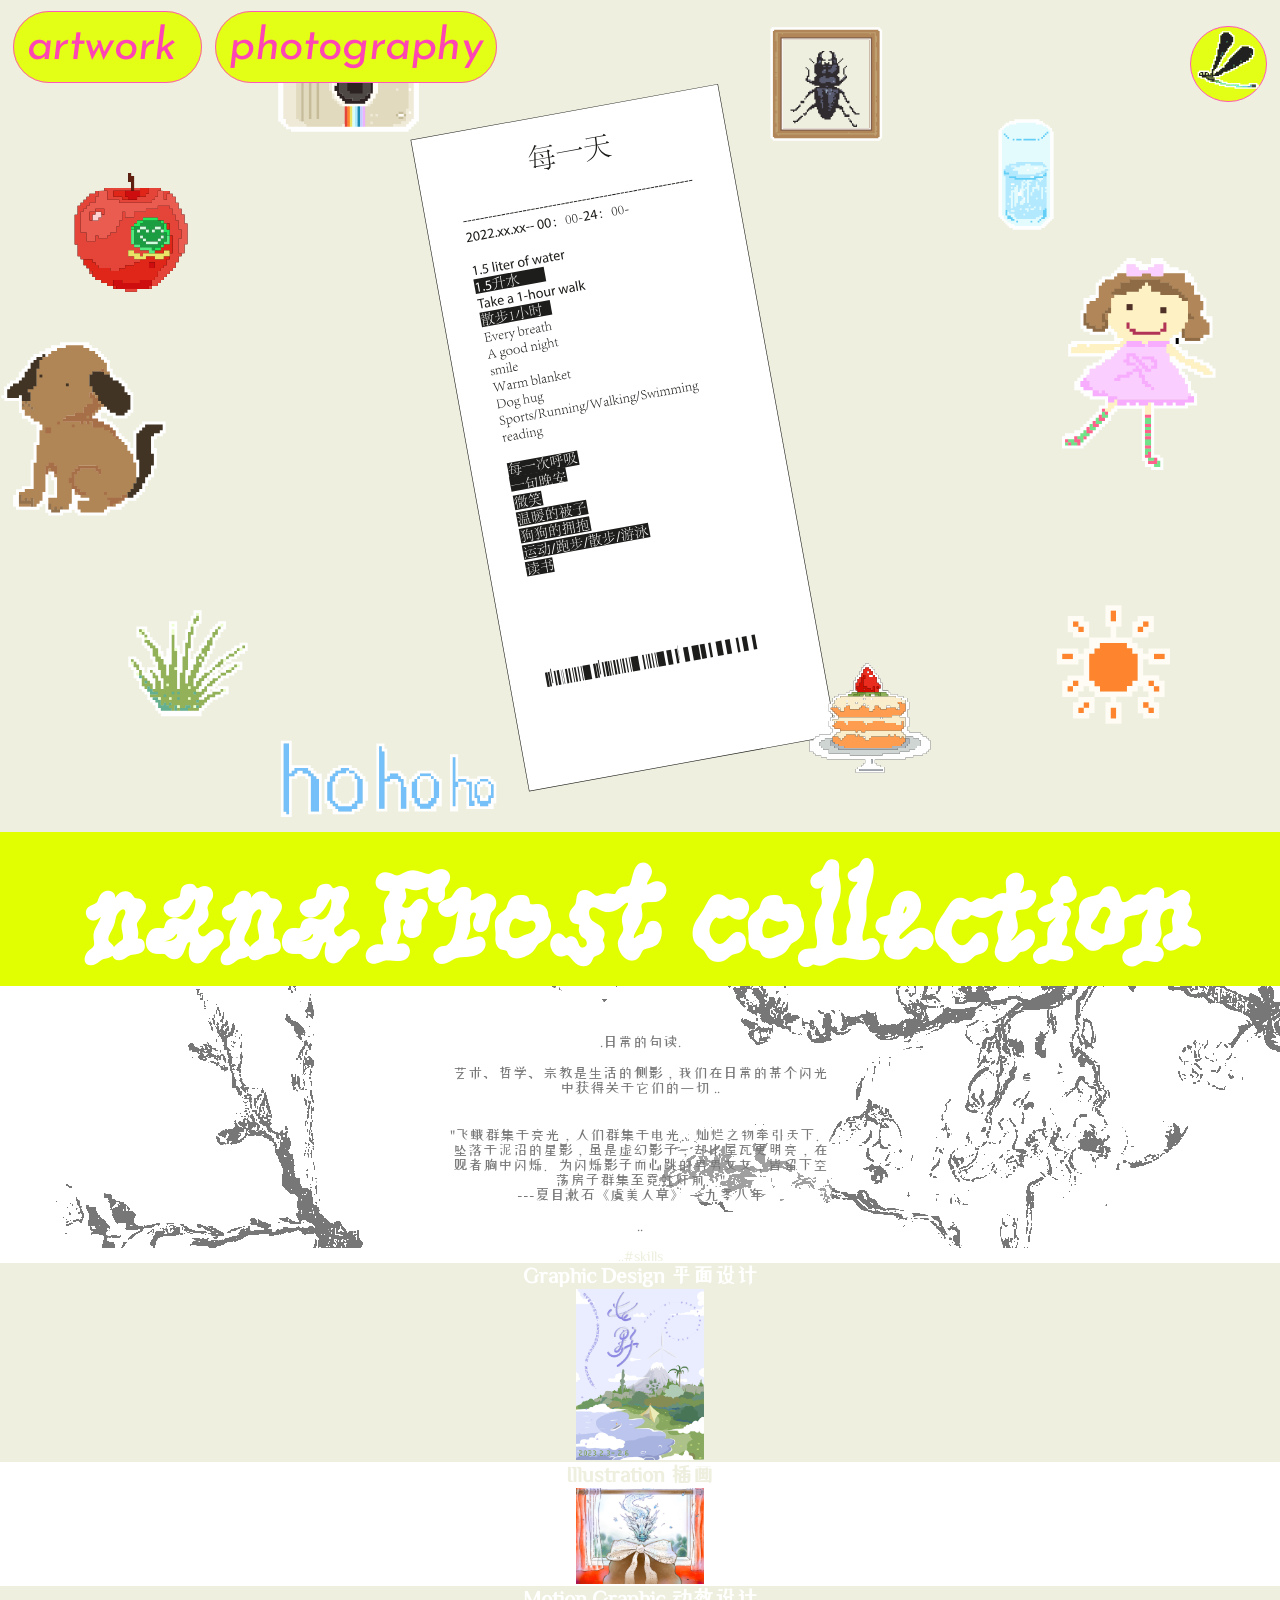
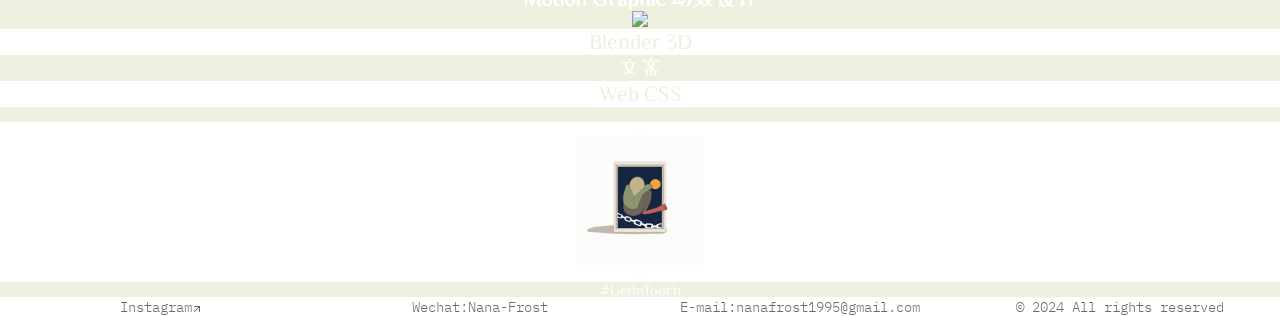
==== index.html @ 6a53100f "1" ====
<!DOCTYPE html>
<html lang="en">

<head>
    <meta charset="UTF-8">
    <meta name="viewport" content="width=device-width, initial-scale=1.0">
    <link rel="shortcut icon" href=".\favicon.ico" type="image/x-icon">
    <link rel="stylesheet" type="text/css" href=".\style.css" />
    <link rel="stylesheet" type="text/css" href=".\collection.css" />
    <title>nanaFrost collection</title>
</head>

<body>

    <div class="PageHeader">

        <div>
            <a href=".\artwork.html" aria-label="artwork" class="navItems navText">artwork </a>
            <a href=".\photography.html" aria-label="photography" class="navItems navText">photography</a>
        </div>
        <div>
            <a href=".\index.html" aria-label="home" class="navItems navImg">
                <img src=".\images\pixel-08.svg" width=100% alt="home" title="home"></image>
            </a>
        </div>
    </div>




    <div class="keyVisual v1">
        <svg id="receipt" xmlns="http://www.w3.org/2000/svg" viewBox="0 0 1417.32 1417.32">
            <rect x="469.35" y="110.48" width="531.39" height="1127.12"
                transform="translate(-108.76 142.43) rotate(-10.31)" style="fill:#fff" />
            <path
                d="M574.1,1276.63l-.09-.49L372.2,166.73l.49-.09L896,71.44l.09.5,201.81,1109.41-.49.09ZM373.36,167.53,574.9,1275.47l521.83-94.93L895.19,72.61Z"
                style="fill:#1d1d1b" />
            <rect x="537.46" y="706.46" width="121.69" height="24.96"
                transform="translate(-119.01 118.69) rotate(-10.31)" style="fill:#1d1d1b" />
            <rect x="480.54" y="393.56" width="121.69" height="24.96"
                transform="translate(-63.93 103.45) rotate(-10.31)" style="fill:#1d1d1b" />
            <rect x="490.87" y="450.34" width="121.69" height="24.96"
                transform="translate(-73.92 106.21) rotate(-10.31)" style="fill:#1d1d1b" />
            <rect x="542.63" y="735.97" width="97.84" height="24.96"
                transform="matrix(0.98, -0.18, 0.18, 0.98, -124.4, 117.95)" style="fill:#1d1d1b" />
            <rect x="548.17" y="768.6" width="48.92" height="24.96" transform="translate(-130.54 115.09) rotate(-10.31)"
                style="fill:#1d1d1b" />
            <rect x="552.72" y="790.34" width="121.69" height="24.96"
                transform="translate(-133.77 122.77) rotate(-10.31)" style="fill:#1d1d1b" />
            <rect x="557.86" y="818.58" width="121.69" height="24.96"
                transform="translate(-138.74 124.15) rotate(-10.31)" style="fill:#1d1d1b" />
            <rect x="562.22" y="838.18" width="218.43" height="24.96" transform="translate(-141.4 133.9) rotate(-10.31)"
                style="fill:#1d1d1b" />
            <rect x="568.73" y="881.72" width="47.49" height="24.96"
                transform="translate(-150.47 120.47) rotate(-10.31)" style="fill:#1d1d1b" />
            <rect x="603.31" y="1073.77" width="4.19" height="24.96"
                transform="translate(-184.63 125.89) rotate(-10.31)" style="fill:#1d1d1b" />
            <rect x="608.26" y="1072.99" width="2.87" height="24.96"
                transform="translate(-184.42 126.64) rotate(-10.31)" style="fill:#1d1d1b" />
            <rect x="613.22" y="1072.22" width="1.44" height="24.96"
                transform="matrix(0.98, -0.18, 0.18, 0.98, -184.21, 127.39)" style="fill:#1d1d1b" />
            <rect x="618.15" y="1071.19" width="2.87" height="24.96"
                transform="translate(-183.94 128.38) rotate(-10.31)" style="fill:#1d1d1b" />
            <rect x="623.08" y="1070.18" width="4.19" height="24.96"
                transform="translate(-183.67 129.36) rotate(-10.31)" style="fill:#1d1d1b" />
            <rect x="630.29" y="1069.19" width="0.59" height="24.96" transform="translate(-183.4 130.32) rotate(-10.31)"
                style="fill:#1d1d1b" />
            <rect x="632.99" y="1068.69" width="0.72" height="24.96" transform="translate(-183.27 130.8) rotate(-10.31)"
                style="fill:#1d1d1b" />
            <rect x="637.32" y="1067.65" width="3.47" height="24.96"
                transform="translate(-182.99 131.81) rotate(-10.31)" style="fill:#1d1d1b" />
            <rect x="642.85" y="1066.7" width="2.87" height="24.96" transform="translate(-182.74 132.73) rotate(-10.31)"
                style="fill:#1d1d1b" />
            <rect x="649.22" y="1065.67" width="1.44" height="24.96"
                transform="translate(-182.46 133.72) rotate(-10.31)" style="fill:#1d1d1b" />
            <rect x="652.73" y="1064.9" width="2.87" height="24.96" transform="translate(-182.25 134.47) rotate(-10.31)"
                style="fill:#1d1d1b" />
            <rect x="658.5" y="1063.93" width="2.03" height="24.96" transform="translate(-181.99 135.41) rotate(-10.31)"
                style="fill:#1d1d1b" />
            <rect x="664.04" y="1062.97" width="1.44" height="24.96"
                transform="translate(-181.74 136.33) rotate(-10.31)" style="fill:#1d1d1b" />
            <rect x="667.12" y="1061.4" width="12.62" height="24.96"
                transform="translate(-181.32 137.86) rotate(-10.31)" style="fill:#1d1d1b" />
            <rect x="685.19" y="1058.88" width="4.19" height="24.96" transform="translate(-180.64 140.3) rotate(-10.31)"
                style="fill:#1d1d1b" />
            <rect x="690.14" y="1058.1" width="2.87" height="24.96" transform="translate(-180.43 141.05) rotate(-10.31)"
                style="fill:#1d1d1b" />
            <rect x="695.09" y="1057.33" width="1.44" height="24.96"
                transform="matrix(0.98, -0.18, 0.18, 0.98, -180.23, 141.8)" style="fill:#1d1d1b" />
            <rect x="700.02" y="1056.3" width="2.87" height="24.96" transform="translate(-179.95 142.79) rotate(-10.31)"
                style="fill:#1d1d1b" />
            <rect x="704.95" y="1055.28" width="4.19" height="24.96"
                transform="translate(-179.68 143.78) rotate(-10.31)" style="fill:#1d1d1b" />
            <rect x="709.91" y="1054.5" width="2.87" height="24.96" transform="translate(-179.47 144.53) rotate(-10.31)"
                style="fill:#1d1d1b" />
            <rect x="714.86" y="1053.73" width="1.44" height="24.96"
                transform="translate(-179.26 145.28) rotate(-10.31)" style="fill:#1d1d1b" />
            <rect x="719.2" y="1052.76" width="3.47" height="24.96" transform="translate(-179 146.22) rotate(-10.31)"
                style="fill:#1d1d1b" />
            <rect x="724.73" y="1051.8" width="2.87" height="24.96" transform="translate(-178.75 147.14) rotate(-10.31)"
                style="fill:#1d1d1b" />
            <rect x="731.09" y="1050.78" width="1.44" height="24.96"
                transform="translate(-178.47 148.14) rotate(-10.31)" style="fill:#1d1d1b" />
            <rect x="734.61" y="1050.01" width="2.87" height="24.96"
                transform="translate(-178.27 148.88) rotate(-10.31)" style="fill:#1d1d1b" />
            <rect x="740.38" y="1049.03" width="2.03" height="24.96"
                transform="translate(-178.01 149.82) rotate(-10.31)" style="fill:#1d1d1b" />
            <rect x="809.92" y="1035.81" width="8.29" height="24.96"
                transform="translate(-174.47 162.62) rotate(-10.31)" style="fill:#1d1d1b" />
            <rect x="824.23" y="1033.59" width="4.15" height="24.96"
                transform="translate(-173.87 164.77) rotate(-10.31)" style="fill:#1d1d1b" />
            <rect x="838.47" y="1030.62" width="8.29" height="24.96"
                transform="translate(-173.08 167.64) rotate(-10.31)" style="fill:#1d1d1b" />
            <rect x="852.71" y="1027.69" width="12.09" height="24.96"
                transform="translate(-172.29 170.48) rotate(-10.31)" style="fill:#1d1d1b" />
            <rect x="867.01" y="1025.43" width="8.29" height="24.96"
                transform="translate(-171.69 172.67) rotate(-10.31)" style="fill:#1d1d1b" />
            <rect x="881.31" y="1023.2" width="4.15" height="24.96" transform="translate(-171.09 174.82) rotate(-10.31)"
                style="fill:#1d1d1b" />
            <rect x="893.84" y="1020.39" width="10.02" height="24.96"
                transform="translate(-170.34 177.54) rotate(-10.31)" style="fill:#1d1d1b" />
            <rect x="909.83" y="1017.64" width="8.29" height="24.96" transform="translate(-169.6 180.2) rotate(-10.31)"
                style="fill:#1d1d1b" />
            <rect x="928.21" y="1014.67" width="4.15" height="24.96"
                transform="translate(-168.81 183.07) rotate(-10.31)" style="fill:#1d1d1b" />
            <rect x="938.37" y="1012.45" width="8.29" height="24.96"
                transform="translate(-168.21 185.23) rotate(-10.31)" style="fill:#1d1d1b" />
            <rect x="955.04" y="1009.64" width="5.87" height="24.96"
                transform="translate(-167.46 187.95) rotate(-10.31)" style="fill:#1d1d1b" />
            <rect x="745.92" y="1048.08" width="1.44" height="24.96"
                transform="translate(-177.75 150.75) rotate(-10.31)" style="fill:#1d1d1b" />
            <rect x="749" y="1046.5" width="12.62" height="24.96" transform="translate(-177.33 152.27) rotate(-10.31)"
                style="fill:#1d1d1b" />
            <rect x="830.5" y="1032.78" width="0.47" height="24.96"
                transform="matrix(0.98, -0.18, 0.18, 0.98, -173.66, 165.55)" style="fill:#1d1d1b" />
            <rect x="768.65" y="1043.81" width="2.87" height="24.96"
                transform="translate(-176.61 154.87) rotate(-10.31)" style="fill:#1d1d1b" />
            <rect x="775.01" y="1042.79" width="1.44" height="24.96"
                transform="translate(-176.33 155.87) rotate(-10.31)" style="fill:#1d1d1b" />
            <rect x="778.53" y="1042.02" width="2.87" height="24.96"
                transform="translate(-176.13 156.61) rotate(-10.31)" style="fill:#1d1d1b" />
            <rect x="784.3" y="1041.04" width="2.03" height="24.96" transform="translate(-175.87 157.56) rotate(-10.31)"
                style="fill:#1d1d1b" />
            <rect x="789.83" y="1040.09" width="1.44" height="24.96"
                transform="translate(-175.61 158.48) rotate(-10.31)" style="fill:#1d1d1b" />
            <rect x="792.92" y="1038.51" width="12.62" height="24.96" transform="translate(-175.19 160) rotate(-10.31)"
                style="fill:#1d1d1b" />
            <path
                d="M613.28,176.94a.8.8,0,0,1,.42.42c0,.14-.16.22-.53.29l-30.47,5.54A86.49,86.49,0,0,1,574.08,197l-.54-.3c4.06-7.18,7.62-14.17,9.76-21.19l3.34,1.44c.26.1.38.22.4.32s-.1.26-.46.42c-1,.48-1.38.74-1.7,1.39-.55,1-1,2-1.56,3l24.42-4.44,1.85-2.92Zm4.14,17.64c.23.21.35.33.37.43s-.16.22-.49.28l-8.21,1.49c.43,3.44.91,6.91,1.38,10.54l3.25-.6,1.4-3,3.43,2.5c.23.15.4.31.42.41s-.15.27-.52.34l-7.84,1.42c.73,5.63,0,7.12-3.52,9.62a.59.59,0,0,1-.28.1c-.19,0-.35,0-.45-.31-.66-1.53-1.58-2-6.73-2.43l0-.73a37.27,37.27,0,0,0,5.95-.3c2.93-.53,3.22-1.9,2.8-5.53l-22,4-.73,1.6c-.15.27-.23.38-.32.4a.79.79,0,0,1-.3-.05l-3.59-1.2,1.92-2.35-.15-9.68-4.35.79a9.73,9.73,0,0,0-3.07,1.1l-1.64-1.51a29.21,29.21,0,0,0,3.48-.44l5.53-1-.15-8.86c0-1.16,0-2.58-.07-4.42l2.65,1.71,18.85-3.43,1.22-2.42,3.44,1.77c.32.13.45.31.47.45s0,.3-.25.48l-1.44,1.49,1.11,8.53,3.36-.61,1.61-3.22Zm-10.7,1.56c-.45-3-.94-6.27-1.48-9.78l-20,3.64.12,10Zm1.52,11.58c-.48-3.72-.89-7.06-1.37-10.53l-21.54,3.92.15,10.75ZM592,190.53c2.28.46,5.94,1.55,6.32,3.63.23,1.27-.14,2.17-1,2.33-.47.09-.92-.22-1.28-1.18a11.32,11.32,0,0,0-4.2-4.31Zm.79,10.78c4,.83,6.13,2.55,6.46,3.85a2.1,2.1,0,0,1-1.22,2.66c-.48.09-.76-.15-1.26-1.52a9.48,9.48,0,0,0-4.18-4.51Z"
                style="fill:#1d1d1b" />
            <path
                d="M663.91,181.15c.33.23.52.44.54.59s-.19.27-.66.36l-38.49,7a9.74,9.74,0,0,0-3.08,1.05l-1.64-1.51c1.2-.12,2.4-.24,3.48-.43l34.48-6.28,1.55-3.55Z"
                style="fill:#1d1d1b" />
            <path
                d="M691.14,175.32c5,11.73,13.48,17.5,23.78,17.24l.07.67c-2.61.38-4.16,1.29-4.69,2.66a.36.36,0,0,1-.29.25,1.25,1.25,0,0,1-.45-.07c-9.85-4-15.82-9.17-19.12-20.62l-.38.07c.81,14.68-5,22.18-17.25,29.09l-.3-.58c12.5-8.76,15.83-15.95,15.28-28.1l-15.25,2.77a9.64,9.64,0,0,0-3.07,1.1l-1.64-1.51c1.19-.12,2.39-.24,3.48-.44l16.39-3c-.18-2.6-.76-7.62-1.51-12L674.48,165a10.07,10.07,0,0,0-2.94,1L670,164.54c1.1-.11,2.3-.23,3.34-.42l26.3-4.78,1.52-2.91,3.35,2c.39.27.62.47.65.62s-.18.37-.7.47l-15.82,2.87c.53,4.54,1.19,9.74,1.36,12.05l15-2.73,1.44-2.85,3.25,2c.43.27.66.47.7.66s-.24.29-.71.37Z"
                style="fill:#1d1d1b" />
            <path d="M467.86,304.63l.28,1.53-5.84,1.06-.28-1.53Z" style="fill:#1d1d1b" />
            <path d="M475.1,303.31l.28,1.53-5.83,1.06-.28-1.53Z" style="fill:#1d1d1b" />
            <path d="M482.35,302l.28,1.54-5.83,1.06-.28-1.54Z" style="fill:#1d1d1b" />
            <path d="M489.6,300.67l.28,1.54-5.83,1.06-.28-1.54Z" style="fill:#1d1d1b" />
            <path d="M496.85,299.35l.28,1.54L491.3,302l-.28-1.54Z" style="fill:#1d1d1b" />
            <path d="M504.1,298l.28,1.53-5.83,1.06-.28-1.53Z" style="fill:#1d1d1b" />
            <path d="M511.35,296.72l.28,1.53-5.83,1.06-.28-1.53Z" style="fill:#1d1d1b" />
            <path d="M518.6,295.4l.28,1.53L513,298l-.27-1.53Z" style="fill:#1d1d1b" />
            <path d="M525.85,294.08l.28,1.53-5.84,1.06-.28-1.53Z" style="fill:#1d1d1b" />
            <path d="M533.1,292.76l.27,1.53-5.83,1.07-.28-1.54Z" style="fill:#1d1d1b" />
            <path d="M540.34,291.44l.28,1.54L534.79,294l-.28-1.54Z" style="fill:#1d1d1b" />
            <path d="M547.59,290.12l.28,1.54L542,292.72l-.28-1.54Z" style="fill:#1d1d1b" />
            <path d="M554.84,288.8l.28,1.54-5.83,1.06-.28-1.53Z" style="fill:#1d1d1b" />
            <path d="M562.09,287.49l.28,1.53-5.83,1.06-.28-1.53Z" style="fill:#1d1d1b" />
            <path d="M569.34,286.17l.28,1.53-5.83,1.06-.28-1.53Z" style="fill:#1d1d1b" />
            <path d="M576.59,284.85l.28,1.53L571,287.44l-.28-1.53Z" style="fill:#1d1d1b" />
            <path d="M583.84,283.53l.28,1.54-5.84,1.06-.28-1.54Z" style="fill:#1d1d1b" />
            <path d="M591.08,282.21l.28,1.54-5.83,1.06-.28-1.54Z" style="fill:#1d1d1b" />
            <path d="M598.33,280.89l.28,1.54-5.83,1.06L592.5,282Z" style="fill:#1d1d1b" />
            <path d="M605.58,279.58l.28,1.53L600,282.17l-.28-1.53Z" style="fill:#1d1d1b" />
            <path d="M612.83,278.26l.28,1.53-5.83,1.06-.28-1.53Z" style="fill:#1d1d1b" />
            <path d="M620.08,276.94l.28,1.53-5.83,1.06-.28-1.53Z" style="fill:#1d1d1b" />
            <path d="M627.33,275.62l.28,1.53-5.84,1.06-.27-1.53Z" style="fill:#1d1d1b" />
            <path d="M634.58,274.3l.28,1.53L629,276.9l-.28-1.54Z" style="fill:#1d1d1b" />
            <path d="M641.83,273l.27,1.54-5.83,1.06L636,274Z" style="fill:#1d1d1b" />
            <path d="M649.07,271.66l.28,1.54-5.83,1.06-.28-1.54Z" style="fill:#1d1d1b" />
            <path d="M656.32,270.34l.28,1.54-5.83,1.06-.28-1.53Z" style="fill:#1d1d1b" />
            <path d="M663.57,269l.28,1.53L658,271.62l-.28-1.53Z" style="fill:#1d1d1b" />
            <path d="M670.82,267.71l.28,1.53-5.83,1.06-.28-1.53Z" style="fill:#1d1d1b" />
            <path d="M678.07,266.39l.28,1.53L672.52,269l-.28-1.53Z" style="fill:#1d1d1b" />
            <path d="M685.32,265.07l.28,1.53-5.83,1.07-.28-1.54Z" style="fill:#1d1d1b" />
            <path d="M692.57,263.75l.28,1.54L687,266.35l-.28-1.54Z" style="fill:#1d1d1b" />
            <path d="M699.82,262.43l.28,1.54L694.26,265l-.28-1.54Z" style="fill:#1d1d1b" />
            <path d="M707.07,261.11l.28,1.54-5.84,1.06-.28-1.54Z" style="fill:#1d1d1b" />
            <path d="M714.32,259.8l.28,1.53-5.84,1.06-.28-1.53Z" style="fill:#1d1d1b" />
            <path d="M721.57,258.48l.28,1.53L716,261.07l-.28-1.53Z" style="fill:#1d1d1b" />
            <path d="M728.81,257.16l.28,1.53-5.83,1.06-.28-1.53Z" style="fill:#1d1d1b" />
            <path d="M736.06,255.84l.28,1.53-5.83,1.07-.28-1.54Z" style="fill:#1d1d1b" />
            <path d="M743.31,254.52l.28,1.54-5.83,1.06-.28-1.54Z" style="fill:#1d1d1b" />
            <path d="M750.56,253.2l.28,1.54L745,255.8l-.28-1.54Z" style="fill:#1d1d1b" />
            <path d="M757.81,251.88l.28,1.54-5.83,1.06-.28-1.54Z" style="fill:#1d1d1b" />
            <path d="M765.06,250.56l.28,1.54-5.83,1.06-.28-1.53Z" style="fill:#1d1d1b" />
            <path d="M772.31,249.25l.28,1.53-5.83,1.06-.28-1.53Z" style="fill:#1d1d1b" />
            <path d="M779.56,247.93l.28,1.53L774,250.52l-.28-1.53Z" style="fill:#1d1d1b" />
            <path d="M786.81,246.61l.28,1.53-5.84,1.06-.28-1.53Z" style="fill:#1d1d1b" />
            <path d="M794.06,245.29l.28,1.54-5.84,1.06-.28-1.54Z" style="fill:#1d1d1b" />
            <path d="M801.31,244l.28,1.54-5.84,1.06-.28-1.54Z" style="fill:#1d1d1b" />
            <path d="M808.56,242.65l.28,1.54L803,245.25l-.28-1.54Z" style="fill:#1d1d1b" />
            <path d="M815.8,241.33l.28,1.54-5.83,1.06L810,242.4Z" style="fill:#1d1d1b" />
            <path d="M823.05,240l.28,1.53-5.83,1.06-.28-1.53Z" style="fill:#1d1d1b" />
            <path d="M830.3,238.7l.28,1.53-5.83,1.06-.28-1.53Z" style="fill:#1d1d1b" />
            <path d="M837.55,237.38l.28,1.53L832,240l-.28-1.53Z" style="fill:#1d1d1b" />
            <path d="M844.8,236.06l.28,1.53-5.83,1.07-.28-1.54Z" style="fill:#1d1d1b" />
            <path d="M852.05,234.74l.28,1.54-5.83,1.06-.28-1.54Z" style="fill:#1d1d1b" />
            <path
                d="M468.83,341.11l-.23-1.27,1.34-1.88c3.25-4.44,4.66-6.75,4.26-9.07a2.78,2.78,0,0,0-3.59-2.44,5.28,5.28,0,0,0-3,1.89l-.92-1.35a6.83,6.83,0,0,1,4.06-2.34,4.39,4.39,0,0,1,5.51,3.6c.51,2.84-1.12,5.5-3.79,9.21l-1,1.35v.05l6.9-1.25.31,1.72Z"
                style="fill:#1d1d1b" />
            <path
                d="M489.72,329.21c.95,5.22-.46,8.46-3.86,9.08-3,.54-5.54-1.9-6.51-7s.76-8.38,3.88-8.95S488.83,324.33,489.72,329.21ZM481.43,331c.72,4,2.37,6,4.25,5.69,2.13-.39,2.69-3.05,2-7s-2.11-6.08-4.26-5.69C481.59,324.33,480.67,326.79,481.43,331Z"
                style="fill:#1d1d1b" />
            <path
                d="M493.06,336.71l-.23-1.28,1.34-1.88c3.24-4.44,4.65-6.75,4.25-9.06a2.78,2.78,0,0,0-3.59-2.45,5.29,5.29,0,0,0-3,1.89l-.93-1.34a6.84,6.84,0,0,1,4.06-2.35,4.39,4.39,0,0,1,5.51,3.61c.52,2.83-1.12,5.5-3.79,9.2l-1,1.36v0l6.9-1.26.31,1.72Z"
                style="fill:#1d1d1b" />
            <path
                d="M505.17,334.5l-.23-1.27,1.34-1.88c3.24-4.44,4.65-6.75,4.26-9.07a2.79,2.79,0,0,0-3.6-2.44,5.29,5.29,0,0,0-3,1.89l-.93-1.35a6.83,6.83,0,0,1,4.07-2.34,4.39,4.39,0,0,1,5.51,3.6c.51,2.84-1.13,5.5-3.79,9.21l-1,1.35v.05l6.9-1.25.31,1.72Z"
                style="fill:#1d1d1b" />
            <path d="M517.23,331a1.43,1.43,0,1,1,1.66,1.24A1.42,1.42,0,0,1,517.23,331Z" style="fill:#1d1d1b" />
            <path
                d="M521.72,319.69l2.08,2.16c.54.56,1,1.08,1.5,1.65h.07c.25-.76.52-1.41.79-2.1l1.16-2.72,2.24-.41-2.89,6.23,5.09,5.18-2.36.43-2.15-2.27c-.56-.58-1.06-1.15-1.59-1.76h0c-.26.75-.55,1.44-.85,2.2l-1.18,2.87-2.29.42,3-6.57-4.89-4.89Z"
                style="fill:#1d1d1b" />
            <path
                d="M532.65,317.7l2.08,2.16c.54.56,1,1.08,1.5,1.65h.07c.25-.75.52-1.41.79-2.1l1.16-2.72,2.25-.41-2.9,6.24,5.09,5.17-2.36.43-2.14-2.27c-.57-.58-1.07-1.15-1.59-1.76h-.05c-.25.75-.54,1.44-.84,2.2l-1.19,2.88-2.29.41,3-6.57-4.89-4.89Z"
                style="fill:#1d1d1b" />
            <path d="M544,326.18a1.42,1.42,0,0,1,1.15-1.75,1.51,1.51,0,1,1-1.15,1.75Z" style="fill:#1d1d1b" />
            <path
                d="M548.48,314.82l2.07,2.16c.54.56,1,1.08,1.5,1.65h.07c.25-.75.52-1.41.79-2.09l1.16-2.73,2.24-.41-2.89,6.24,5.09,5.17-2.36.43L554,323c-.57-.58-1.07-1.15-1.59-1.76h0c-.25.75-.54,1.44-.84,2.2l-1.19,2.88-2.29.41,3-6.57-4.89-4.89Z"
                style="fill:#1d1d1b" />
            <path
                d="M559.41,312.83l2.07,2.16c.54.56,1,1.09,1.5,1.66l.07,0c.25-.75.52-1.41.79-2.09l1.16-2.73,2.25-.41-2.89,6.24,5.08,5.17-2.36.43L564.94,321c-.57-.58-1.06-1.15-1.59-1.76h-.05c-.25.75-.54,1.44-.84,2.2l-1.19,2.88-2.29.42,3-6.58-4.89-4.89Z"
                style="fill:#1d1d1b" />
            <path d="M574.82,314.44l.28,1.54L569.27,317,569,315.5Z" style="fill:#1d1d1b" />
            <path d="M582.07,313.12l.28,1.54-5.83,1.06-.28-1.54Z" style="fill:#1d1d1b" />
            <path
                d="M598.93,309.35c1,5.22-.47,8.45-3.87,9.07-3,.55-5.54-1.89-6.51-7s.77-8.39,3.89-9S598,304.46,598.93,309.35Zm-8.3,1.75c.73,4,2.37,6,4.26,5.69,2.12-.38,2.69-3.05,2-7s-2.11-6.08-4.26-5.69C590.79,304.46,589.87,306.92,590.63,311.1Z"
                style="fill:#1d1d1b" />
            <path
                d="M611,307.15c1,5.22-.46,8.45-3.86,9.07-3,.54-5.55-1.9-6.52-7s.77-8.38,3.89-8.95S610.15,302.26,611,307.15Zm-8.29,1.75c.72,4,2.36,6,4.25,5.69,2.13-.39,2.69-3,2-7s-2.11-6.08-4.26-5.69C602.9,302.26,602,304.72,602.75,308.9Z"
                style="fill:#1d1d1b" />
            <path
                d="M617.68,305.33a1.36,1.36,0,0,1-1.58-1.08,1.37,1.37,0,1,1,1.58,1.08Zm1.6,8.78A1.35,1.35,0,0,1,617.7,313a1.37,1.37,0,1,1,2.69-.49A1.36,1.36,0,0,1,619.28,314.11Z"
                style="fill:#1d1d1b" />
            <path
                d="M645.58,301.67c.61,3.3.08,7.55-3.13,8.13s-5.29-3.19-5.89-6.49,0-7.53,3.23-8.13S645,298.53,645.58,301.67Zm-5.69-5.94c-2.52.46-2.55,4.07-1.95,7.35s1.89,6.66,4.44,6.2,2.47-4.14,1.89-7.35-1.92-6.65-4.35-6.21Z"
                style="fill:#1d1d1b" />
            <path
                d="M656.49,299.68c.6,3.31.08,7.55-3.13,8.14s-5.29-3.19-5.89-6.5,0-7.53,3.23-8.12S655.92,296.54,656.49,299.68Zm-5.69-5.94c-2.53.46-2.55,4.08-1.95,7.36s1.89,6.66,4.44,6.19,2.47-4.13,1.88-7.34-1.91-6.66-4.35-6.21Z"
                style="fill:#1d1d1b" />
            <path d="M659.32,300.63l5.65-1,.2,1.11-5.65,1Z" style="fill:#1d1d1b" />
            <path
                d="M668.66,304.76l-.23-1.27,1.34-1.88c3.24-4.44,4.65-6.75,4.26-9.07a2.79,2.79,0,0,0-3.6-2.44,5.29,5.29,0,0,0-3,1.89l-.93-1.35a6.83,6.83,0,0,1,4.07-2.34,4.39,4.39,0,0,1,5.51,3.6c.51,2.84-1.13,5.5-3.79,9.21l-1,1.35v.05l6.9-1.25.31,1.72Z"
                style="fill:#1d1d1b" />
            <path
                d="M687.2,301.39l-.76-4.18-7.13,1.3-.25-1.37,5.06-11.05,2.24-.4,1.74,9.54,2.15-.39.3,1.63-2.15.39.76,4.18Zm-1.06-5.81-.93-5.12c-.15-.8-.27-1.61-.37-2.42h-.07c-.31,1-.57,1.71-.86,2.5l-2.81,5.9v.05Z"
                style="fill:#1d1d1b" />
            <path
                d="M696.19,291.05a1.36,1.36,0,0,1-1.58-1.08,1.37,1.37,0,0,1,2.69-.49A1.37,1.37,0,0,1,696.19,291.05Zm1.6,8.78a1.35,1.35,0,0,1-1.58-1.08,1.37,1.37,0,0,1,2.69-.49A1.37,1.37,0,0,1,697.79,299.83Z"
                style="fill:#1d1d1b" />
            <path
                d="M724.09,287.39c.61,3.3.08,7.54-3.13,8.13s-5.28-3.19-5.89-6.49,0-7.54,3.23-8.13S723.52,284.25,724.09,287.39Zm-5.69-5.95c-2.52.46-2.55,4.08-1.95,7.36s1.89,6.66,4.44,6.2,2.47-4.14,1.89-7.35-1.92-6.65-4.35-6.21Z"
                style="fill:#1d1d1b" />
            <path
                d="M735,285.4c.6,3.31.08,7.55-3.13,8.13s-5.29-3.18-5.89-6.49,0-7.53,3.23-8.12S734.43,282.26,735,285.4Zm-5.69-5.94c-2.52.46-2.55,4.08-1.95,7.36s1.89,6.65,4.44,6.19,2.47-4.13,1.89-7.34-1.92-6.66-4.35-6.21Z"
                style="fill:#1d1d1b" />
            <path d="M737.83,286.35l5.65-1,.2,1.1-5.64,1Z" style="fill:#1d1d1b" />
            <path d="M481.21,383.55h0l-2.41,1.93-.69-1.51,3-2.41,1.77-.32,2.79,15.35-2,.36Z" style="fill:#1d1d1b" />
            <path d="M491.2,394.32a1.43,1.43,0,1,1,1.66,1.24A1.42,1.42,0,0,1,491.2,394.32Z" style="fill:#1d1d1b" />
            <path
                d="M502.83,379.42,497,380.49l.13,4.05a8.34,8.34,0,0,1,1.24-.32,6.57,6.57,0,0,1,3.45.22,4.47,4.47,0,0,1,2.92,3.55c.54,3-1.44,5.67-4.77,6.28a7.66,7.66,0,0,1-4-.25l.23-1.68a7,7,0,0,0,3.44.26,3.45,3.45,0,0,0,3-4c-.39-2-2-3.16-5-2.6a16.91,16.91,0,0,0-2.09.55l-.35-7.55,7.34-1.33Z"
                style="fill:#1d1d1b" />
            <path d="M510.87,374.69l2.08-.38,3,16.77-2.08.38Z" style="fill:#1d1d1b" />
            <path
                d="M519.15,375.38a1.31,1.31,0,0,1-2.58.47,1.28,1.28,0,0,1,1.06-1.53A1.26,1.26,0,0,1,519.15,375.38Zm.34,15.06L517.42,379l2.07-.37,2.08,11.43Z"
                style="fill:#1d1d1b" />
            <path
                d="M524.85,374.27l.59,3.28,3-.54.29,1.59-3,.54,1.12,6.16c.26,1.42.81,2.15,2,1.94a4.93,4.93,0,0,0,1.18-.36l.38,1.54a5.22,5.22,0,0,1-1.79.62,2.93,2.93,0,0,1-2.4-.47,4.34,4.34,0,0,1-1.35-2.83l-1.13-6.23-1.77.32-.29-1.58,1.77-.33-.5-2.74Z"
                style="fill:#1d1d1b" />
            <path
                d="M532.88,382.5a3.72,3.72,0,0,0,4.64,3.25,7.52,7.52,0,0,0,3.06-1.17l.62,1.43a9.41,9.41,0,0,1-3.67,1.4c-3.52.64-6-1.29-6.67-4.74s.91-6.54,4.24-7.14c3.73-.68,5.32,2.42,5.7,4.52a8.84,8.84,0,0,1,.11,1Zm5.82-2.6c-.22-1.33-1.16-3.28-3.49-2.85-2.11.38-2.67,2.48-2.58,3.95Z"
                style="fill:#1d1d1b" />
            <path
                d="M543.09,378c-.24-1.35-.48-2.5-.74-3.55l1.82-.33.48,2.23.09,0a3.5,3.5,0,0,1,2.71-3.08,2.1,2.1,0,0,1,.6,0l.36,2a3.11,3.11,0,0,0-.72.05,3,3,0,0,0-2.3,3.18,5,5,0,0,0,.08,1l1.11,6.1-2.06.37Z"
                style="fill:#1d1d1b" />
            <path
                d="M566.54,375.89c.77,4.22-1.83,6.6-4.59,7.1-3.09.56-5.89-1.27-6.55-4.88-.69-3.83,1.4-6.53,4.57-7.1S565.9,372.39,566.54,375.89Zm-9,1.76c.46,2.51,2.24,4.13,4.27,3.76s3.13-2.49,2.66-5.07c-.35-1.93-1.76-4.21-4.22-3.77S557.1,375.48,557.49,377.65Z"
                style="fill:#1d1d1b" />
            <path
                d="M570.43,381.18l-1.79-9.85-1.61.29-.29-1.58,1.61-.29-.1-.54a5.51,5.51,0,0,1,.59-4.24,4.06,4.06,0,0,1,2.6-1.56,4.82,4.82,0,0,1,1.83,0v1.66a3.38,3.38,0,0,0-1.37,0c-1.77.33-1.94,2-1.62,3.71l.11.62,2.76-.51.29,1.59-2.76.5,1.79,9.85Z"
                style="fill:#1d1d1b" />
            <path
                d="M580.86,367.47l2.57,5.54c.56,1.21,1.08,2.34,1.51,3.48H585c0-1.21.21-2.5.36-3.8l.8-6.17,1.75-.32,2.81,5.39c.68,1.29,1.23,2.44,1.7,3.55h.07a33.57,33.57,0,0,1,.2-3.87l.58-6,2.06-.37-1.61,12.1-1.89.34-2.74-5.13c-.63-1.21-1.17-2.28-1.7-3.57h0a37.58,37.58,0,0,1-.35,4l-.86,5.77-1.89.34-5.52-10.8Z"
                style="fill:#1d1d1b" />
            <path
                d="M605.73,374.76l-.43-1.41h-.07A4.37,4.37,0,0,1,602,375.7a3.31,3.31,0,0,1-4.09-2.65c-.5-2.76,1.68-4.72,6.1-5.5l0-.24a2.4,2.4,0,0,0-3.08-2.17,5.82,5.82,0,0,0-2.82,1.39l-.72-1.28a7.15,7.15,0,0,1,3.57-1.7c3.49-.64,4.77,1.59,5.19,3.88l.78,4.28a15.58,15.58,0,0,0,.69,2.7ZM604.36,369c-2.28.37-4.78,1.24-4.37,3.46a1.86,1.86,0,0,0,2.32,1.62,2.88,2.88,0,0,0,2.41-2.41,2.28,2.28,0,0,0,0-.69Z"
                style="fill:#1d1d1b" />
            <path
                d="M610.51,358.69l.6,3.28,3-.54.29,1.58-3,.54,1.12,6.17c.26,1.41.8,2.14,2,1.93a4.78,4.78,0,0,0,1.18-.36l.38,1.54a5,5,0,0,1-1.79.62,3,3,0,0,1-2.41-.46,4.36,4.36,0,0,1-1.34-2.83l-1.13-6.24-1.77.33-.29-1.59,1.77-.32-.5-2.74Z"
                style="fill:#1d1d1b" />
            <path
                d="M618.55,366.91a3.73,3.73,0,0,0,4.64,3.26,7.61,7.61,0,0,0,3-1.17l.63,1.42a9.32,9.32,0,0,1-3.67,1.4c-3.52.64-6.05-1.29-6.67-4.74s.91-6.53,4.24-7.13c3.73-.68,5.32,2.42,5.7,4.52a6.64,6.64,0,0,1,.1,1Zm5.82-2.59c-.22-1.33-1.16-3.28-3.5-2.86-2.1.39-2.67,2.49-2.57,4Z"
                style="fill:#1d1d1b" />
            <path
                d="M628.76,362.44c-.25-1.34-.48-2.49-.74-3.54l1.81-.33.48,2.22h.1a3.48,3.48,0,0,1,2.71-3.08,2.52,2.52,0,0,1,.6,0l.36,2a4,4,0,0,0-.73.06,3,3,0,0,0-2.3,3.18,6,6,0,0,0,.09,1l1.1,6.09-2,.38Z"
                style="fill:#1d1d1b" />
            <path d="M486.37,411.89h-.05l-2.41,1.93-.69-1.51,3-2.4,1.77-.33,2.79,15.35-2,.37Z" style="fill:#fff" />
            <path d="M496.35,422.66a1.42,1.42,0,0,1,1.15-1.75,1.52,1.52,0,0,1,.52,3A1.42,1.42,0,0,1,496.35,422.66Z"
                style="fill:#fff" />
            <path
                d="M508,407.76l-5.85,1.06.13,4.05a9.15,9.15,0,0,1,1.23-.32,6.61,6.61,0,0,1,3.46.23,4.42,4.42,0,0,1,2.91,3.54c.55,3-1.43,5.68-4.76,6.28a7.58,7.58,0,0,1-4-.25l.23-1.67a7.08,7.08,0,0,0,3.44.25,3.44,3.44,0,0,0,3-4c-.38-2-2-3.16-5-2.6a17.13,17.13,0,0,0-2.1.55l-.35-7.54,7.35-1.34Z"
                style="fill:#fff" />
            <path
                d="M533.06,406.42c.11.05.17.11.18.16s-.08.09-.27.12l-5.79,1.05,1.19,6.52c.32,1.8.64,3.25.9,4.3l0,.12c.09.5-.94,1.12-.94,1.12s-.16-.09-.21-.37L526.05,408l-6.73,1.22c.9,6.84.35,9.19-5,13.34l-.26-.25c4.83-4.68,5-7.13,4.21-12.89l-4.86.89a4.76,4.76,0,0,0-1.41.42l-.95-.63a12.74,12.74,0,0,0,1.74-.22l5.41-1c-.21-1.57-.63-4.15-.93-5.81-1.71.66-3.54,1.23-5.4,1.74l-.06-.33c2.66-.83,8.38-3.48,10-4.84l1.32,1.08a.52.52,0,0,1,.15.19c0,.05,0,.08-.13.1s-.62,0-.74.06a5.85,5.85,0,0,0-1.35.49c-.84.37-1.72.75-2.63,1.09.22,1.37.72,4.67.9,6l6.7-1.22-1-5.62a32.93,32.93,0,0,0-.72-3.41l2.11.6c.11,0,.14.07.15.12a.19.19,0,0,1-.07.16l-.63.67,1.32,7.27,3.3-.6.69-1.46Z"
                style="fill:#fff" />
            <path
                d="M543.45,401.82c.1.05.16.09.17.14s-.06.11-.22.16c-.43.15-.65.56-.77,1.26a24.81,24.81,0,0,1-5.72,13.19l-.26-.22a27,27,0,0,0,4.76-13.77l-4.53.82a5.2,5.2,0,0,0-1.54.55l-.82-.75c.6-.06,1.2-.12,1.75-.22l4.93-.9.52-1.19Zm15,9.2c-.28,0-.57.05-.81.1a2,2,0,0,0-1.6,1c0,.11-.09.16-.16.18a.27.27,0,0,1-.21-.06c-4.88-3.09-7.5-6.23-10.39-13.41L548,413.7c.33,1.84.18,2.46-1.21,3.17a.25.25,0,0,1-.11.05c-.09,0-.13,0-.17-.12-.19-.67-.72-1-3.31-1.2l0-.41a19.46,19.46,0,0,0,3.09-.07c.8-.15.76-.48.63-1.19L544,398c-.18-1-.52-2.56-.72-3.43l2.11.62c.1,0,.13.07.14.09s0,.1-.09.17l-.65.6.21,1.18a48.42,48.42,0,0,0,3.27,6.14,49.21,49.21,0,0,0,3.68-6l1.68,1.06c.17.09.23.15.24.22s0,.06-.42.12a1.62,1.62,0,0,0-1,.61l-3.89,4.41c3.45,5.16,6.68,6.81,9.87,6.87Z"
                style="fill:#fff" />
            <path d="M490.63,439.6l-4.84.88-.32-1.74,11.78-2.15.32,1.75-4.86.88,2.57,14.17-2.07.38Z"
                style="fill:#1d1d1b" />
            <path
                d="M506.66,451.32l-.42-1.41h-.07a4.34,4.34,0,0,1-3.19,2.34,3.31,3.31,0,0,1-4.09-2.64c-.5-2.77,1.68-4.73,6.1-5.51l-.05-.23a2.38,2.38,0,0,0-3.07-2.17,5.65,5.65,0,0,0-2.82,1.39l-.73-1.29a7.27,7.27,0,0,1,3.57-1.69c3.5-.64,4.78,1.59,5.2,3.88l.78,4.27a16.46,16.46,0,0,0,.68,2.71Zm-1.36-5.77c-2.28.36-4.78,1.23-4.38,3.45a1.87,1.87,0,0,0,2.32,1.63,2.89,2.89,0,0,0,2.42-2.42,2.21,2.21,0,0,0,0-.68Z"
                style="fill:#1d1d1b" />
            <path
                d="M512.65,443.84h0c.21-.45.53-1,.78-1.48l2.64-4.55,2.5-.46-3.56,5.5,6.25,5.82-2.52.46-4.94-4.76-.85,1.37.78,4.3-2,.37-3.05-16.76,2.05-.38Z"
                style="fill:#1d1d1b" />
            <path
                d="M523,442.84a3.73,3.73,0,0,0,4.64,3.26,7.67,7.67,0,0,0,3.06-1.17l.62,1.42a9.26,9.26,0,0,1-3.67,1.4c-3.52.64-6-1.29-6.67-4.74s.91-6.53,4.24-7.13c3.73-.68,5.32,2.42,5.7,4.52a9,9,0,0,1,.11,1Zm5.82-2.59c-.22-1.33-1.16-3.28-3.5-2.86-2.1.39-2.67,2.49-2.57,4Z"
                style="fill:#1d1d1b" />
            <path
                d="M546,444.18l-.43-1.42-.07,0a4.33,4.33,0,0,1-3.19,2.33,3.3,3.3,0,0,1-4.09-2.64c-.5-2.76,1.68-4.72,6.1-5.5l0-.24a2.4,2.4,0,0,0-3.08-2.17,5.65,5.65,0,0,0-2.82,1.39l-.73-1.28a7.18,7.18,0,0,1,3.58-1.7c3.49-.64,4.77,1.59,5.19,3.88l.78,4.28a15.58,15.58,0,0,0,.69,2.7Zm-1.37-5.78c-2.28.36-4.78,1.23-4.37,3.45a1.87,1.87,0,0,0,2.32,1.63,2.89,2.89,0,0,0,2.41-2.41,2.28,2.28,0,0,0,0-.69Z"
                style="fill:#1d1d1b" />
            <path d="M557.42,428.23h0L555,430.17l-.69-1.51,3-2.41,1.77-.32,2.79,15.35-2,.37Z" style="fill:#1d1d1b" />
            <path d="M571.64,432.11l.28,1.54-5.83,1.06-.28-1.54Z" style="fill:#1d1d1b" />
            <path
                d="M572.33,422.06l2.07-.38,1.3,7.13h0a3.9,3.9,0,0,1,1.22-1.73,4.3,4.3,0,0,1,2-1c1.53-.28,4.16.22,4.88,4.16l1.23,6.8-2.07.38-1.2-6.56c-.33-1.84-1.3-3.28-3.26-2.92a3,3,0,0,0-2.41,2.58,2.56,2.56,0,0,0,0,1l1.25,6.9-2.07.37Z"
                style="fill:#1d1d1b" />
            <path
                d="M597.77,428.75c.77,4.23-1.83,6.6-4.59,7.1-3.09.57-5.89-1.27-6.55-4.88-.69-3.82,1.4-6.52,4.56-7.1S597.13,425.25,597.77,428.75Zm-9,1.77c.46,2.5,2.24,4.13,4.27,3.76s3.13-2.5,2.66-5.07c-.35-1.94-1.76-4.22-4.22-3.77S588.32,428.34,588.72,430.52Z"
                style="fill:#1d1d1b" />
            <path
                d="M610.44,429.23c.21,1.18.43,2.21.66,3.1l-1.84.33-.46-1.84h0a4.38,4.38,0,0,1-3.39,2.81c-1.79.32-4.12-.28-4.85-4.29l-1.22-6.68,2.08-.38,1.15,6.33c.4,2.17,1.33,3.51,3.21,3.17a3,3,0,0,0,2.4-2.39,3.38,3.38,0,0,0,0-1.1l-1.28-7,2.08-.38Z"
                style="fill:#1d1d1b" />
            <path
                d="M613,423.85c-.24-1.34-.48-2.5-.74-3.55l1.82-.33.48,2.23h.09a3.49,3.49,0,0,1,2.71-3.08,2.13,2.13,0,0,1,.6,0l.36,2a3.17,3.17,0,0,0-.72.06,3,3,0,0,0-2.3,3.17,5,5,0,0,0,.08,1l1.11,6.09-2.06.38Z"
                style="fill:#1d1d1b" />
            <path
                d="M625.93,417.82l2.56,5.54c.57,1.21,1.09,2.34,1.52,3.48l.07,0c0-1.2.2-2.5.36-3.79l.8-6.18,1.75-.31,2.81,5.39c.67,1.29,1.22,2.44,1.69,3.55l.07,0a35.93,35.93,0,0,1,.2-3.86l.59-6,2-.37-1.6,12.1-1.89.34-2.74-5.14a39.12,39.12,0,0,1-1.7-3.57h-.05a33.12,33.12,0,0,1-.35,4l-.85,5.77-1.89.34-5.53-10.8Z"
                style="fill:#1d1d1b" />
            <path
                d="M650.79,425.11l-.42-1.42-.07,0a4.33,4.33,0,0,1-3.19,2.33A3.31,3.31,0,0,1,643,423.4c-.51-2.77,1.68-4.72,6.1-5.5l0-.24a2.39,2.39,0,0,0-3.08-2.17,5.74,5.74,0,0,0-2.82,1.39l-.72-1.28a7.15,7.15,0,0,1,3.57-1.7c3.5-.64,4.78,1.59,5.2,3.88l.78,4.28a16.59,16.59,0,0,0,.68,2.7Zm-1.36-5.78c-2.28.36-4.78,1.23-4.38,3.45a1.87,1.87,0,0,0,2.32,1.63,2.9,2.9,0,0,0,2.42-2.41,2.66,2.66,0,0,0,0-.69Z"
                style="fill:#1d1d1b" />
            <path d="M652.8,407.42l2.07-.38,3,16.77-2.07.38Z" style="fill:#1d1d1b" />
            <path
                d="M662.35,416.61h0c.21-.45.53-1,.78-1.48l2.64-4.55,2.5-.46-3.56,5.5,6.26,5.82-2.53.46-4.94-4.76-.85,1.37.78,4.3-2.05.37-3-16.76,2-.38Z"
                style="fill:#1d1d1b" />
            <path
                d="M504.44,468c.15.14.24.22.25.29s-.07.14-.26.17l-10.2,1.86a4.81,4.81,0,0,0-1.47.51l-.79-.73c.55-.06,1.15-.12,1.67-.21l2.31-.42-.57-3.14-1,.18a5.4,5.4,0,0,0-1.47.51l-.8-.75c.55-.06,1.15-.12,1.67-.21l1.51-.27-.27-1.52c-.17-.92-.29-1.48-.49-2.3l1.66.55c.18.07.29.12.3.17s0,.07-.58.59l.42,2.32,3.1-.57-.26-1.39c-.16-.92-.29-1.48-.49-2.3l1.71.57c.16,0,.24.07.25.14s0,.13-.52.64l.39,2.15,1.35-.25.64-1.31,1.23,1c.18.14.27.24.28.34s-.09.14-.28.17l-3.12.57.57,3.14,1.63-.3.58-1.1ZM503.18,471c.13.08.19.14.21.21a.24.24,0,0,1-.12.19l-.48.45,1.51,8.29c.29,1.58.3,1.75-.92,2.71a.37.37,0,0,1-.18.1s-.1-.05-.17-.16c-.34-.62-.65-.88-2.68-1.05v-.37a13,13,0,0,0,2.2-.13c.68-.12.77-.33.7-.71l-.58-3.19-5.43,1,.88,4.82c.06.33,0,.4-.37.67a1.51,1.51,0,0,1-.42.23c-.17,0-.22-.11-.28-.47-.1-.54-.51-3.2-.55-3.39l-1-5.45c-.17-1-.52-2.59-.72-3.46l1.5.76,4.86-.89.66-1Zm-1.12,3-.43-2.39-5.44,1,.44,2.38Zm-2-5.35-.57-3.14-3.1.56.57,3.14Zm2.49,8.18-.43-2.31-5.43,1,.42,2.32Zm13.93,2.32-.57.08a1.72,1.72,0,0,0-1.3.77.4.4,0,0,1-.21.19A14.63,14.63,0,0,1,510,477a22.08,22.08,0,0,1-5.22,6.27l-.25-.25c2.26-2.51,3.82-4.5,4.73-6.89-1.24-1.6-2.2-3.91-3.32-7.27a38.89,38.89,0,0,1-1.33,4.63l-.37-.13a44.82,44.82,0,0,0,1.35-13.24l1.69.54a.68.68,0,0,1,.35.18c0,.07-.1.14-.32.26s-.39.41-.43.9c-.08,1.26-.18,2.45-.35,3.58l4.75-.86.75-1.51,1.45,1.11c.2.15.29.26.31.35s-.08.14-.31.18l-2.48.45c.36,4.11.41,8-.5,10.56a8.06,8.06,0,0,0,6,3Zm-10.08-13.05c-.08.63-.21,1.26-.32,1.87a22.23,22.23,0,0,0,3.55,6.91c.73-2.69.58-5.54.12-9.39Z"
                style="fill:#fff" />
            <path
                d="M537.55,464.34c.14.1.23.18.24.25s-.08.11-.24.14l-18.85,3.43a4.88,4.88,0,0,0-1.53.55l-.82-.76c.6-.06,1.2-.12,1.74-.22l3.54-.64-.7-3.85c-.17-1-.51-2.57-.72-3.43l1.92.6c.18.07.29.12.3.19s0,.13-.18.23l-.57.49,1,5.58,4.33-.79L525.91,460c-.17-1-.51-2.56-.72-3.43l2,.68c.16,0,.24.1.25.15s-.07.16-.76.65l.52,2.86,4.63-.85.79-1.53,1.79,1.26a.66.66,0,0,1,.21.2c0,.08-.08.12-.24.15l-7.09,1.28.81,4.44,7-1.26.73-1.48Zm-1,4.4c.05,0,.1.06.11.1s0,.11-.21.17a2.09,2.09,0,0,0-1,.54c-5.07,6.2-8.63,8.5-16.52,10.86l-.1-.32c7.47-2.65,12.81-6.53,16.07-12.19Zm-12,1.38c.08.06.14.1.14.12s-.05.11-.23.19a1.91,1.91,0,0,0-.9.68,57,57,0,0,1-4.39,5.5l-.28-.21a38.06,38.06,0,0,0,4.11-7.14Zm4.31-2.59c.1,0,.16.07.17.12a.19.19,0,0,1-.07.16l-.58.54.55,3.07c.06.31.39,1.86.39,1.88,0,.21,0,.3-.36.53a1.35,1.35,0,0,1-.49.26c-.19,0-.24-.1-.28-.44s-.31-1.74-.37-2.07l-.39-2.13c-.17-.92-.38-1.83-.52-2.44Z"
                style="fill:#fff" />
            <path
                d="M543.42,473.57c2.16-.61,2.26-.9,2-2.48l-1.65-9c-.18-1-.31-1.16-1.44-1.08l-1,.07-.06-.35a9.78,9.78,0,0,0,3.17-1.78l2.17,12c.29,1.58.5,1.81,2.74,1.62l.06.33-5.86,1.07Z"
                style="fill:#fff" />
            <path
                d="M557.46,457.4c.22.11.33.19.34.28s-.06.18-.24.29a1.2,1.2,0,0,0-.59.86c-1.54,6.19-2.8,9.32-4.42,11.66l-.25-.15a45.28,45.28,0,0,0,3.57-13.63Zm4.18-6.39c.21.06.32.13.34.23s-.05.18-.59.66l3.12,17.15c.33,1.82.22,2.28-1,3.12a1.31,1.31,0,0,1-.24.12c-.12,0-.18-.05-.24-.23-.31-.77-1.14-1-3.47-1.27l0-.37a21.14,21.14,0,0,0,3.18-.09c.73-.14.75-.43.64-1l-2.7-14.88c-.22-1.18-.58-2.92-.84-4Zm3.48,4.9c3.07,1.76,7.56,5.09,7.94,7.19.16.85-.23,1.41-.56,1.47s-.49-.13-.78-.81c-.77-1.79-3.91-5.51-6.82-7.59Z"
                style="fill:#fff" />
            <path
                d="M581.82,449.16c.14.08.21.11.23.18s0,.13-.16.23l-.68.68,1.8,9.87c.32,1.8.51,2.67.69,3.41l0,.14c.09.5-.82,1.15-.84,1.16s-.15-.15-.21-.45l-.19-1.09-4.54.83.37,2c0,.26,0,.32-.39.68-.21.19-.34.31-.43.32s-.2-.13-.26-.51l0-.23c-.22-1.48-.48-3.09-.82-4.95l-1.71-9.4c-.22-1.18-.36-1.84-.56-2.63l1.61.78,4-.73.45-1Zm-.71,6.55-1.05-5.79-4.54.83,1.05,5.78Zm1.28,7.06-1.19-6.54-4.53.82,1.19,6.55Zm12.86-12.59c.14.1.23.18.24.23s-.08.11-.29.15l-3.61.66,2.36,13c.28,1.53.28,1.63-1.36,2.71a1.59,1.59,0,0,1-.2.09c-.1,0-.15,0-.2-.16-.35-.84-.87-1.16-3.79-1.39v-.39a18.29,18.29,0,0,0,3.35-.09c1-.18,1.13-.53,1-.95l-2.3-12.63-5.74,1a6.92,6.92,0,0,0-1.36.42l-1-.63a11.83,11.83,0,0,0,1.74-.22l6.26-1.13-.46-2.51c-.36-2-.48-2.62-.67-3.41l1.83.54c.18.07.29.1.3.17s-.07.16-.22.28l-.48.41.78,4.32,1.49-.27.61-1.48ZM585,454.92c2,1.05,3.36,1.88,3.57,3,.11.59-.14,1.22-.62,1.31-.3.05-.47-.08-.83-1a7.41,7.41,0,0,0-2.32-3.1Z"
                style="fill:#fff" />
            <path
                d="M499.39,510.85c2.2-.52,2.29-1,2-2.77l-1.68-9.26c-.37-2-.63-2.4-2.61-2.14l-.06-.33,10.27-1.86c.15.82.52,2.19.87,3.57l-.39.14c-.93-2.31-1.51-2.94-4.37-2.42l-2.22.4c-.63.12-.65.17-.54.78l1,5.53,2.76-.5c1.87-.34,2.27-.66,2.34-2.31l.4-.07.8,4.39-.4.08c-.71-1.75-1.22-1.76-3-1.43l-2.76.5.84,4.61c.4,2.22,1.37,2,3.33,1.68,1.44-.26,2.85-.54,3.45-1.55a7.81,7.81,0,0,0,.9-2.58l.4-.07c-.06.91-.12,3.09-.17,3.93l-11.05,2Z"
                style="fill:#1d1d1b" />
            <path
                d="M521.46,497.37c-1.26.45-1.39.69-1.94,2.35-.48,1.51-1.4,4.92-2.17,8.47l-.38.07c-1.38-2.48-2.92-5-4.34-7.26-.91-1.39-1.05-1.61-2.56-1.56l-.06-.33,4.3-.78.06.33c-.82.32-1.15.48-1.07.93a3,3,0,0,0,.47,1c.73,1.21,2.23,3.86,3.39,5.68.6-2.21,1.71-6.71,1.57-7.49-.1-.54-.53-.63-1.45-.61l-.06-.33,4.18-.76Z"
                style="fill:#1d1d1b" />
            <path
                d="M531.26,503.54a5.63,5.63,0,0,1-3.17,2.7,4.56,4.56,0,0,1-5.36-3.9c-.64-3.48,1.81-6.14,3.72-6.49a3.52,3.52,0,0,1,4.1,2.7c.09.47.07.54-.29.68s-3.34.95-6.58,1.64c.63,3.59,3,4.48,4.64,4.18a3.91,3.91,0,0,0,2.62-1.82Zm-7.58-3.45c.55-.1,3.87-.75,4.88-1,.59-.11.54-.35.52-.49a2.55,2.55,0,0,0-3.15-2C524.75,496.84,523.69,498.11,523.68,500.09Z"
                style="fill:#1d1d1b" />
            <path
                d="M533.11,504.72c1.42-.36,1.6-.73,1.33-2.22l-.84-4.63c-.32-1.72-.51-1.84-2-1.74l-.05-.28a8.44,8.44,0,0,0,2.58-1.49l.52,2.88h.05c.34-1.38,1.34-3.12,2.49-3.33a1.18,1.18,0,0,1,1.34.78,1,1,0,0,1-.67,1,.2.2,0,0,1-.23-.08,1.32,1.32,0,0,0-1.08-.31c-.64.11-1.37,1.34-1.67,3.18l.7,3.85c.27,1.46.54,1.73,2.44,1.48l.06.33-4.91.9Z"
                style="fill:#1d1d1b" />
            <path
                d="M538.56,493.92l4.32-.79.06.33c-.79.32-1.17.53-1.08,1a1.28,1.28,0,0,0,.27.56l3.69,5.82c.22-.79,1.63-6,1.42-7.23-.11-.62-.54-.69-1.53-.65l-.06-.33,4.41-.8.06.33c-1.29.4-1.33.7-1.84,2.09s-1,3.42-2.21,7.82a39.66,39.66,0,0,0-1.58,6.63.65.65,0,0,1-.59.59,1.07,1.07,0,0,1-1.24-.77c-.06-.33.17-.55.45-.84,1.51-1.5,2.13-4.83,2.08-5.09s-2.15-3.92-4.09-6.94c-.74-1.11-1-1.43-2.48-1.4Z"
                style="fill:#1d1d1b" />
            <path
                d="M559.89,489.82a2.06,2.06,0,0,1,.61-.16,4.63,4.63,0,0,1,5.44,3.89,5.84,5.84,0,0,1-4.91,6.7,7.92,7.92,0,0,1-3.45-.06l-2.34-12.89c-.28-1.51-.4-1.66-2-1.63l-.05-.26a10,10,0,0,0,2.69-1.32l1.33,7.32Zm-1.64,7.61a2.81,2.81,0,0,0,.32.95,3.1,3.1,0,0,0,3.19,1c2.27-.42,3.38-2.47,2.9-5.09a4,4,0,0,0-4.78-3.52,6.15,6.15,0,0,0-2.64,1.08Z"
                style="fill:#1d1d1b" />
            <path
                d="M568.53,498.27c1.42-.35,1.6-.73,1.33-2.21l-.84-4.63c-.32-1.73-.51-1.84-2-1.74l-.06-.28a8.57,8.57,0,0,0,2.59-1.49l.52,2.88h0c.33-1.38,1.33-3.12,2.49-3.33a1.18,1.18,0,0,1,1.34.78,1,1,0,0,1-.67,1,.2.2,0,0,1-.23-.08,1.3,1.3,0,0,0-1.09-.31c-.63.11-1.36,1.34-1.66,3.18l.7,3.85c.27,1.46.53,1.73,2.44,1.48l.06.33-4.91.89Z"
                style="fill:#1d1d1b" />
            <path
                d="M584.46,493.86a5.63,5.63,0,0,1-3.17,2.7,4.58,4.58,0,0,1-5.37-3.9c-.63-3.47,1.81-6.14,3.73-6.49a3.52,3.52,0,0,1,4.1,2.7c.08.47.07.55-.29.69s-3.34.95-6.58,1.63c.63,3.6,3,4.48,4.64,4.18a3.86,3.86,0,0,0,2.62-1.81Zm-7.58-3.45,4.88-1c.59-.11.54-.34.52-.48a2.55,2.55,0,0,0-3.15-2C578,487.17,576.89,488.43,576.88,490.41Z"
                style="fill:#1d1d1b" />
            <path
                d="M593.45,494.35a2.23,2.23,0,0,1-.83-.29,2.35,2.35,0,0,1-.72-1c-.79.87-1.71,1.89-2.58,2.05a2.7,2.7,0,0,1-3.23-2.19c-.19-1.07.4-2,1.94-2.75a18.16,18.16,0,0,0,3-1.84c-.21-1.15-.61-3.2-2.73-2.82a2.17,2.17,0,0,0-1.69,2.38.54.54,0,0,1-.45.5.79.79,0,0,1-.85-.67,1.06,1.06,0,0,1,.5-1,12.41,12.41,0,0,1,3-2.24,2.63,2.63,0,0,1,3.13,2.36l.93,5.07c.17,1,.6,1.29,1.09,1.19a2,2,0,0,0,1-.49l.29.36Zm-2.3-5.44c-.45.38-1.83,1.21-2.31,1.52-1,.6-1.55,1.16-1.39,2a1.87,1.87,0,0,0,2.18,1.54,3.59,3.59,0,0,0,2.14-1.64Z"
                style="fill:#1d1d1b" />
            <path
                d="M600.65,492.77a1.77,1.77,0,0,1-.92.44c-1.32.24-2.13-.59-2.42-2.2l-1.23-6.77-1.7.3-.12-.24.55-.61,1.13-.21-.24-1.3.51-1.75.33-.08.53,2.92,2.84-.51a.66.66,0,0,1,.12.27.61.61,0,0,1-.15.51l-2.67.49,1.12,6.14c.34,1.91,1.06,2.2,1.83,2.06a3.35,3.35,0,0,0,1.55-.77l.25.32Z"
                style="fill:#1d1d1b" />
            <path
                d="M602.36,492.12c1.43-.36,1.62-.76,1.36-2.22l-2-11.1c-.27-1.49-.43-1.56-2.12-1.57l0-.26a17.33,17.33,0,0,0,2.75-1.33l1.47,8a5.42,5.42,0,0,1,3.35-2.49c1.82-.33,3.38.61,3.87,3.32l.72,3.94c.27,1.49.59,1.77,2,1.61l.06.33-4.63.84-.06-.33c1.56-.38,1.71-.78,1.42-2.38l-.59-3.24c-.4-2.22-1.28-3.28-3.52-2.87a3.91,3.91,0,0,0-2.56,1.88l1,5.27c.3,1.6.6,1.91,2.24,1.71l.06.33-4.67.85Z"
                style="fill:#1d1d1b" />
            <path
                d="M514.18,537.43c1.31-.43,1.78-.66,1.68-1.23a23.74,23.74,0,0,0-2.42-4.34l-5.46,1a23.54,23.54,0,0,0-.62,4.63c.14.8.81.83,2.17.8l.06.33-5.36,1-.06-.33c1.59-.63,1.86-.9,2.35-3.18l2.93-13,.27-.17,2.37,4.08c1.63,2.75,3.23,5.51,4.54,7.62,1,1.61,1.26,1.84,3,1.8l.06.33-5.41,1Zm-4.58-12.19c-.57,2.27-1.08,4.68-1.47,6.8l5-.9-3.45-5.91Z"
                style="fill:#1d1d1b" />
            <path
                d="M531.28,525.64a3.17,3.17,0,0,1,1.17,1.86,3.83,3.83,0,0,1-3.23,4.37,7.94,7.94,0,0,1-.86.08c-.56.32-1.24,1-1.15,1.45s.7.78,1.62.61,1.89-.44,2.79-.6c1.63-.3,3.39-.13,3.79,2s-1.76,5-4.85,5.54c-2.6.47-4.29-.78-4.56-2.29a2.43,2.43,0,0,1,.22-1.46,20.15,20.15,0,0,1,1.76-2.1c-1,0-2.24-.67-2.32-1.67a6.74,6.74,0,0,0,2-1.63,3.24,3.24,0,0,1-2.67-2.47,3.94,3.94,0,0,1,5.33-4.33,31.59,31.59,0,0,0,3.1-1l.17.16a4.45,4.45,0,0,1-.89,1.16Zm-5,2.78c.4,2.2,1.7,3.18,3.16,2.91,1.07-.19,2-1.14,1.63-3.15S529.63,525,528,525.3C526.73,525.56,526,526.65,526.3,528.42Zm1,9.54c.27,1.49,1.86,2.44,3.85,2.08,2.66-.49,3.63-2.17,3.33-3.83a2,2,0,0,0-1.31-1.56,5.57,5.57,0,0,0-2.84.1C526.9,535.36,527.18,537.56,527.25,538Z"
                style="fill:#1d1d1b" />
            <path
                d="M545.83,526.75a5.35,5.35,0,0,1-4.22,6.3,5.13,5.13,0,0,1-6.14-4,5.37,5.37,0,0,1,4.21-6.35A5.16,5.16,0,0,1,545.83,526.75Zm-9,1.27c.55,3,2.53,4.89,5,4.43,2-.36,3.19-1.9,2.61-5.09-.42-2.29-2.26-4.51-4.88-4C537.4,523.72,536.38,525.66,536.81,528Z"
                style="fill:#1d1d1b" />
            <path
                d="M558.2,524.5a5.34,5.34,0,0,1-4.22,6.3,5.13,5.13,0,0,1-6.14-4,5.38,5.38,0,0,1,4.21-6.35A5.16,5.16,0,0,1,558.2,524.5Zm-9,1.27c.55,3,2.52,4.88,5,4.43,2-.36,3.19-1.9,2.61-5.09-.41-2.29-2.26-4.51-4.88-4C549.77,521.47,548.76,523.41,549.19,525.77Z"
                style="fill:#1d1d1b" />
            <path
                d="M564.6,512.6a13.38,13.38,0,0,0,3-1.38l2.53,13.89c.21,1.16.53,1.34,1.33,1.29l.86-.08.06.28a16.64,16.64,0,0,0-2.9,1.39l-.31-1.68-1.23,1a6.92,6.92,0,0,1-2.26,1.37,4.71,4.71,0,0,1-5.35-3.93c-.61-3.09,1.6-6.08,5.19-6.73a8.5,8.5,0,0,1,2.13-.12l-.64-3.49c-.29-1.61-.49-1.65-2.35-1.5Zm3.34,6.95a4,4,0,0,0-3.34-.66c-1.52.28-3.65,1.55-3,5,.49,2.69,2.56,4,4.66,3.62a5.06,5.06,0,0,0,2.81-1.83Z"
                style="fill:#1d1d1b" />
            <path
                d="M578.12,525.8c1.35-.34,1.67-.77,1.41-2.18l-.86-4.75c-.29-1.58-.47-1.65-1.84-1.66l-.06-.31a7.36,7.36,0,0,0,2.44-1.47l.36,2c.42-.37.93-.9,1.57-1.53a3.73,3.73,0,0,1,1.8-1,2.87,2.87,0,0,1,3.62,2.51l.86,4.7c.3,1.65.56,1.85,1.89,1.7l.06.34-4.55.82-.06-.33c1.59-.38,1.81-.76,1.53-2.32l-.71-3.88c-.24-1.34-.9-2.78-3.07-2.39a4.85,4.85,0,0,0-2.83,2l1,5.32c.27,1.51.57,1.82,2.22,1.62l.06.33-4.75.86Z"
                style="fill:#1d1d1b" />
            <path
                d="M590.56,523.54c1.5-.4,1.67-.75,1.43-2.12l-.9-4.91c-.27-1.51-.46-1.6-1.85-1.59l0-.3a9.82,9.82,0,0,0,2.47-1.43l1.46,8c.25,1.37.54,1.63,2.1,1.47l.06.33-4.65.85Zm.69-14.62a1,1,0,0,1-.73,1.11,1,1,0,1,1,.73-1.11Z"
                style="fill:#1d1d1b" />
            <path
                d="M602,512.77a3.12,3.12,0,0,1,1.17,1.86A3.83,3.83,0,0,1,600,519a5.87,5.87,0,0,1-.86.08c-.55.32-1.24,1-1.15,1.46s.7.77,1.62.6,1.9-.44,2.79-.6c1.63-.3,3.4-.13,3.79,2s-1.75,5-4.85,5.54c-2.59.47-4.29-.78-4.56-2.29a2.43,2.43,0,0,1,.22-1.46,21.33,21.33,0,0,1,1.77-2.1c-1,0-2.25-.66-2.33-1.67a6.74,6.74,0,0,0,2-1.63,3.24,3.24,0,0,1-2.67-2.47,4,4,0,0,1,5.34-4.33,32.24,32.24,0,0,0,3.09-1l.17.16a4.43,4.43,0,0,1-.88,1.16Zm-5,2.78c.4,2.2,1.7,3.18,3.17,2.92,1.06-.2,2-1.15,1.62-3.15s-1.46-3.18-3.06-2.89C597.47,512.69,596.72,513.78,597,515.55Zm1,9.54c.28,1.49,1.86,2.44,3.85,2.08,2.67-.48,3.63-2.17,3.33-3.82a2,2,0,0,0-1.31-1.57,5.57,5.57,0,0,0-2.84.1C597.64,522.49,597.92,524.69,598,525.09Z"
                style="fill:#1d1d1b" />
            <path
                d="M606.48,520.64c1.42-.35,1.62-.76,1.35-2.22l-2-11.1c-.27-1.49-.43-1.55-2.11-1.57l-.05-.25a17,17,0,0,0,2.76-1.34l1.46,8a5.49,5.49,0,0,1,3.35-2.49c1.82-.33,3.38.61,3.88,3.32l.71,4c.27,1.49.59,1.77,2.05,1.6l.06.33-4.63.84-.06-.33c1.57-.38,1.72-.77,1.42-2.38l-.59-3.23c-.4-2.22-1.27-3.28-3.52-2.87a3.94,3.94,0,0,0-2.56,1.88l1,5.26c.29,1.61.59,1.92,2.24,1.72l.06.33-4.68.85Z"
                style="fill:#1d1d1b" />
            <path
                d="M623.54,517.88a1.81,1.81,0,0,1-.92.44c-1.32.24-2.13-.59-2.42-2.2L619,509.35l-1.7.3-.12-.24.55-.61,1.13-.21-.23-1.3.51-1.75.33-.08.53,2.92,2.83-.51a.57.57,0,0,1,.13.27.65.65,0,0,1-.15.51l-2.67.49,1.11,6.14c.35,1.91,1.06,2.2,1.84,2.05a3.22,3.22,0,0,0,1.54-.76l.26.32Z"
                style="fill:#1d1d1b" />
            <path
                d="M509.67,564.55c.73,1.43,2.05,2.68,3.49,2.41a1.78,1.78,0,0,0,1.55-2.21c-.23-1.25-1.14-1.72-2.38-2-1.6-.29-3.06-.83-3.33-2.32s.81-3.05,2.87-3.4a4.33,4.33,0,0,1,1.91,0,16.84,16.84,0,0,1,.88,2.31l-.3.2c-.62-1.11-1.71-2.16-2.91-1.94a1.67,1.67,0,0,0-1.43,2.07c.21,1.16,1.47,1.51,2.48,1.72,1.77.34,3.08,1,3.36,2.51.34,1.89-1.19,3.26-3,3.6a3.94,3.94,0,0,1-2.69-.32,16.44,16.44,0,0,1-.82-2.51Z"
                style="fill:#1d1d1b" />
            <path
                d="M517.3,566.14c1.68-.43,1.93-.82,1.66-2.31l-.85-4.65c-.29-1.58-.4-1.66-1.91-1.67l-.06-.31a7.26,7.26,0,0,0,2.54-1.49l.34,1.92c2.13-2.15,2.74-2.38,3.43-2.51a2.92,2.92,0,0,1,2.83,1.47c2.42-2.35,3.1-2.54,3.57-2.63a2.78,2.78,0,0,1,3.38,2.34l.88,4.84c.31,1.72.59,1.92,2,1.75l.06.33-4.79.88-.06-.33c1.64-.4,1.93-.77,1.62-2.47l-.67-3.68c-.27-1.49-.91-2.87-3-2.49a6,6,0,0,0-2.75,1.92c.08.32.17.58.2.72l.83,4.56c.29,1.6.61,1.91,2,1.75l.06.33-4.85.88-.06-.33c1.76-.42,2-.82,1.69-2.43l-.7-3.82c-.28-1.54-1-2.76-3-2.38a5.39,5.39,0,0,0-2.63,1.91l1,5.27c.29,1.61.59,1.92,1.91,1.78l.06.33-4.68.85Z"
                style="fill:#1d1d1b" />
            <path
                d="M536.29,562.68c1.49-.39,1.67-.74,1.42-2.11l-.89-4.91c-.28-1.51-.47-1.6-1.85-1.59l-.06-.31a9.53,9.53,0,0,0,2.47-1.43l1.46,8c.25,1.37.54,1.64,2.1,1.48l.06.33-4.65.84Zm.68-14.61a.91.91,0,1,1-1.07-.83A.95.95,0,0,1,537,548.07Z"
                style="fill:#1d1d1b" />
            <path
                d="M541.67,561.7c1.5-.37,1.67-.74,1.41-2.2l-2-11c-.3-1.63-.52-1.77-2.06-1.63l0-.29a9.65,9.65,0,0,0,2.69-1.31l2.56,14.07c.27,1.46.54,1.76,2.11,1.57l.06.33-4.65.84Z"
                style="fill:#1d1d1b" />
            <path
                d="M555.39,557.7a5.69,5.69,0,0,1-3.17,2.7,4.57,4.57,0,0,1-5.37-3.91c-.63-3.47,1.81-6.13,3.72-6.48a3.51,3.51,0,0,1,4.1,2.69c.09.47.08.55-.29.69s-3.34,1-6.58,1.64c.63,3.59,3,4.47,4.64,4.18a3.91,3.91,0,0,0,2.62-1.82Zm-7.58-3.45,4.87-1c.59-.11.55-.35.52-.49a2.55,2.55,0,0,0-3.15-2C548.87,551,547.81,552.27,547.81,554.25Z"
                style="fill:#1d1d1b" />
            <path
                d="M523.21,582.38c-.8,4.59-1.49,8.81-2.18,13l-.31.06c-1.92-3.9-4.08-7.82-6.05-11.69-.82-1.68-1.26-2-2.76-1.91l-.06-.33,5.12-.93.06.33c-1.19.44-1.73.68-1.61,1.34a2.26,2.26,0,0,0,.26.64c1.57,3.1,3.36,6.49,5.13,9.92h.05c.69-4.51,1.49-8.83,2.21-13l.26,0c2,3.71,4.07,7.35,6.31,11.46h0c.6-3.55,1.42-9.11,1.44-10.85a5.48,5.48,0,0,0,0-.75c-.14-.75-.67-.85-1.94-.86l-.06-.33,4.93-.9.06.33c-1.44.51-1.62.88-2,2.73-.46,2.33-1.12,6.47-2.09,13.21l-.33.06c-2-3.71-5-9.09-6.39-11.4Z"
                style="fill:#1d1d1b" />
            <path
                d="M545,591a2,2,0,0,1-.83-.29,2.27,2.27,0,0,1-.72-1c-.8.87-1.71,1.89-2.58,2a2.7,2.7,0,0,1-3.23-2.19c-.19-1.06.4-1.95,1.94-2.75a18.6,18.6,0,0,0,3-1.84c-.21-1.15-.61-3.2-2.74-2.82a2.19,2.19,0,0,0-1.69,2.38.52.52,0,0,1-.44.5.8.8,0,0,1-.86-.67,1.09,1.09,0,0,1,.51-1,12.33,12.33,0,0,1,3-2.24,2.64,2.64,0,0,1,3.14,2.36l.92,5.08c.18,1,.6,1.28,1.1,1.19a2.12,2.12,0,0,0,1-.5l.29.36Zm-2.3-5.44c-.45.38-1.83,1.22-2.32,1.52-1,.6-1.54,1.16-1.38,2a1.87,1.87,0,0,0,2.18,1.53,3.59,3.59,0,0,0,2.14-1.64Z"
                style="fill:#1d1d1b" />
            <path
                d="M547.65,589.89c1.43-.36,1.6-.73,1.33-2.22l-.84-4.63c-.31-1.72-.51-1.83-2-1.73l0-.29a8.32,8.32,0,0,0,2.58-1.49l.53,2.88h0c.34-1.38,1.34-3.12,2.49-3.33a1.18,1.18,0,0,1,1.34.78,1,1,0,0,1-.67,1,.23.23,0,0,1-.23-.08,1.28,1.28,0,0,0-1.08-.32c-.64.12-1.37,1.35-1.67,3.18l.7,3.85c.27,1.47.54,1.73,2.44,1.49l.06.33-4.91.89Z"
                style="fill:#1d1d1b" />
            <path
                d="M555.3,588.5c1.68-.43,1.93-.82,1.66-2.3l-.85-4.66c-.29-1.58-.4-1.66-1.91-1.67l-.06-.31a7.35,7.35,0,0,0,2.54-1.49L557,580c2.13-2.15,2.74-2.38,3.43-2.5a2.87,2.87,0,0,1,2.82,1.46c2.43-2.35,3.11-2.54,3.58-2.63a2.77,2.77,0,0,1,3.37,2.34l.88,4.84c.32,1.72.6,1.92,2,1.75l.06.33-4.79.88-.06-.33c1.63-.4,1.93-.77,1.62-2.47l-.67-3.68c-.27-1.49-.91-2.86-3-2.49a6.1,6.1,0,0,0-2.75,1.92c.09.33.18.58.21.72l.83,4.56c.29,1.6.61,1.91,2,1.75l.06.33-4.84.88-.06-.33c1.76-.42,2-.82,1.68-2.43l-.69-3.82c-.28-1.54-1-2.76-3-2.38a5.3,5.3,0,0,0-2.63,1.92l1,5.26c.29,1.61.59,1.92,1.91,1.78l.06.33-4.68.85Z"
                style="fill:#1d1d1b" />
            <path
                d="M582.49,573.53a2,2,0,0,1,.6-.16,4.63,4.63,0,0,1,5.44,3.89,5.83,5.83,0,0,1-4.9,6.7,7.92,7.92,0,0,1-3.45-.06L577.83,571c-.27-1.52-.4-1.66-2.05-1.63l0-.26a9.85,9.85,0,0,0,2.69-1.32l1.33,7.32Zm-1.64,7.61a2.74,2.74,0,0,0,.31.94,3.1,3.1,0,0,0,3.19,1c2.27-.42,3.38-2.47,2.91-5.1a4,4,0,0,0-4.79-3.52,6.17,6.17,0,0,0-2.63,1.09Z"
                style="fill:#1d1d1b" />
            <path
                d="M590.74,582.05c1.5-.37,1.67-.74,1.41-2.21l-2-11.05c-.3-1.63-.52-1.76-2-1.63l-.06-.28a9.62,9.62,0,0,0,2.69-1.32l2.56,14.08c.27,1.46.54,1.75,2.12,1.56l.06.34-4.65.84Z"
                style="fill:#1d1d1b" />
            <path
                d="M603.65,580.31a2,2,0,0,1-.83-.29,2.27,2.27,0,0,1-.72-1c-.8.88-1.71,1.9-2.58,2a2.7,2.7,0,0,1-3.23-2.19c-.19-1.06.4-2,1.94-2.74a19.34,19.34,0,0,0,3-1.84c-.21-1.16-.61-3.21-2.74-2.82-.37.09-1.63.41-1.69,2.38a.51.51,0,0,1-.44.49.8.8,0,0,1-.86-.67,1.09,1.09,0,0,1,.51-1,12.33,12.33,0,0,1,3-2.24,2.64,2.64,0,0,1,3.14,2.36l.92,5.08c.18,1,.6,1.28,1.1,1.19a2,2,0,0,0,1-.5l.29.37Zm-2.31-5.43c-.44.37-1.82,1.21-2.31,1.51-1,.6-1.54,1.16-1.38,2a1.86,1.86,0,0,0,2.18,1.53,3.62,3.62,0,0,0,2.14-1.63Z"
                style="fill:#1d1d1b" />
            <path
                d="M606.28,579.22c1.35-.34,1.67-.76,1.41-2.18l-.86-4.75c-.29-1.58-.47-1.64-1.84-1.66l-.06-.31a7.36,7.36,0,0,0,2.44-1.47l.36,2c.42-.37.93-.9,1.57-1.53a3.73,3.73,0,0,1,1.8-1,2.87,2.87,0,0,1,3.62,2.51l.86,4.7c.3,1.66.56,1.85,1.9,1.71l0,.33-4.55.83-.06-.33c1.59-.39,1.81-.77,1.53-2.33l-.71-3.87c-.24-1.35-.9-2.79-3.07-2.4a4.82,4.82,0,0,0-2.83,2l1,5.31c.27,1.51.57,1.82,2.22,1.62l.06.33-4.75.86Z"
                style="fill:#1d1d1b" />
            <path
                d="M618.3,577c1.61-.39,1.79-.77,1.51-2.3l-2-10.94c-.29-1.58-.5-1.78-2.11-1.66l-.05-.28a11.35,11.35,0,0,0,2.74-1.33l2,10.93a3.64,3.64,0,0,0,1.53-1,10.43,10.43,0,0,0,1.74-3.31c0-.24-.37-.28-1.07-.25l-.07-.35,4.59-1.06.07.38c-1.69.6-2.3.91-4.68,4.85a48.5,48.5,0,0,0,4.7,3.42c1.23.73,1.8,1,2.49.84l.06.33-2.44.49c-1.61-1-3.59-2.66-5.17-3.72a1.51,1.51,0,0,0-1.12-.4,1.6,1.6,0,0,0-.54.24l.47,2.62c.28,1.54.58,1.82,2.2,1.63l.06.33-4.84.88Z"
                style="fill:#1d1d1b" />
            <path
                d="M638.44,571.86a5.69,5.69,0,0,1-3.17,2.7,4.57,4.57,0,0,1-5.37-3.9c-.63-3.47,1.81-6.14,3.72-6.49a3.52,3.52,0,0,1,4.1,2.7c.09.47.08.55-.29.69s-3.34.94-6.58,1.63c.63,3.6,3,4.48,4.64,4.18a3.86,3.86,0,0,0,2.62-1.81Zm-7.59-3.45c.55-.1,3.87-.75,4.88-1,.59-.11.55-.34.52-.48a2.55,2.55,0,0,0-3.15-2C631.92,565.17,630.86,566.43,630.85,568.41Z"
                style="fill:#1d1d1b" />
            <path
                d="M644.78,572.56a1.7,1.7,0,0,1-.92.44c-1.32.24-2.13-.59-2.42-2.2L640.21,564l-1.7.31-.12-.25.54-.61,1.14-.21-.24-1.3.51-1.75.33-.08.53,2.92,2.83-.51a.61.61,0,0,1,.13.27.61.61,0,0,1-.15.51l-2.67.49,1.12,6.14c.34,1.91,1,2.2,1.83,2.06a3.35,3.35,0,0,0,1.55-.77l.25.32Z"
                style="fill:#1d1d1b" />
            <path
                d="M520.06,624.18c2.13-.48,2.24-.92,1.91-2.79L520.26,612c-.34-1.85-.6-2.21-2.56-2l-.06-.35,6.87-1.25c2.86-.52,5.24-.46,6.93.67a6.51,6.51,0,0,1,2.8,4.54c1.14,6.26-4,9-8.69,9.87l-5.43,1Zm3.12-3.08c.33,1.82.78,2.13,3.14,1.7,5.78-1,7-5.16,6.47-8.3-.49-2.69-2-4.93-4.43-5.56a13.92,13.92,0,0,0-5,.2c-1.2.21-1.86.36-2.07.42s-.21.06-.13.49Z"
                style="fill:#1d1d1b" />
            <path
                d="M547.22,614.31a5.34,5.34,0,0,1-4.22,6.31,5.13,5.13,0,0,1-6.14-4,5.39,5.39,0,0,1,4.21-6.36A5.16,5.16,0,0,1,547.22,614.31Zm-9,1.28c.55,3,2.53,4.88,5,4.42,2-.36,3.19-1.89,2.61-5.08-.41-2.29-2.26-4.52-4.88-4C538.79,611.28,537.77,613.22,538.2,615.59Z"
                style="fill:#1d1d1b" />
            <path
                d="M555.53,609a3.2,3.2,0,0,1,1.17,1.86,3.83,3.83,0,0,1-3.23,4.37,5.84,5.84,0,0,1-.87.09c-.55.32-1.24,1-1.15,1.45s.7.78,1.62.61,1.9-.44,2.8-.61c1.63-.29,3.39-.13,3.79,2.05s-1.76,5-4.85,5.54c-2.6.47-4.29-.78-4.57-2.29a2.49,2.49,0,0,1,.23-1.46,20.15,20.15,0,0,1,1.76-2.1c-1,0-2.24-.67-2.33-1.68a6.5,6.5,0,0,0,2-1.62,3.26,3.26,0,0,1-2.67-2.47,4,4,0,0,1,5.33-4.34,30.61,30.61,0,0,0,3.09-1l.18.16a4.45,4.45,0,0,1-.89,1.16Zm-5,2.79c.4,2.19,1.7,3.18,3.16,2.91,1.06-.19,2-1.14,1.62-3.15s-1.45-3.17-3.06-2.88C551,609,550.22,610.06,550.55,611.83Zm1,9.53c.27,1.49,1.86,2.45,3.84,2.09,2.67-.49,3.63-2.18,3.33-3.83a2,2,0,0,0-1.31-1.57,5.77,5.77,0,0,0-2.83.1C551.15,618.77,551.43,621,551.5,621.36Z"
                style="fill:#1d1d1b" />
            <path
                d="M564.87,616c1.43-.36,1.62-.76,1.35-2.22l-2-11.1c-.27-1.49-.43-1.56-2.12-1.57l-.05-.26a16.26,16.26,0,0,0,2.76-1.33l1.46,8a5.48,5.48,0,0,1,3.36-2.49c1.81-.33,3.37.61,3.87,3.32l.72,3.94c.27,1.49.59,1.78,2,1.61l.06.33-4.62.84-.06-.33c1.56-.38,1.71-.77,1.42-2.38l-.59-3.24c-.41-2.22-1.28-3.28-3.52-2.87a4,4,0,0,0-2.57,1.88l1,5.27c.29,1.6.59,1.92,2.24,1.71l.06.33-4.67.85Z"
                style="fill:#1d1d1b" />
            <path
                d="M579.47,609.79c.43,2.36,1.68,2.77,3,2.53a4.66,4.66,0,0,0,2.8-2l-.94-5.19c-.26-1.39-.6-1.43-1.49-1.44l-.92,0,0-.26a18.19,18.19,0,0,0,3.14-1l1.4,7.7c.21,1.18.49,1.25,1.43,1.16l.72-.09.06.33a14.35,14.35,0,0,0-2.76,1.34l-.14-.1-.33-1.82a14.86,14.86,0,0,1-1.78,1.76,3.26,3.26,0,0,1-1.7.85c-1.42.26-3-.22-3.44-2.84l-.8-4.37c-.25-1.39-.63-1.44-1.15-1.5l-.78,0,0-.24c.54-.15,2.23-.75,2.73-1a30.7,30.7,0,0,0,.49,3.08Z"
                style="fill:#1d1d1b" />
            <path
                d="M595.34,601.8a3.17,3.17,0,0,1,1.17,1.86,3.83,3.83,0,0,1-3.23,4.37,5.84,5.84,0,0,1-.87.09c-.55.32-1.24,1-1.15,1.45s.7.77,1.63.61,1.89-.45,2.79-.61c1.63-.3,3.39-.13,3.79,2s-1.76,5-4.85,5.55c-2.6.47-4.29-.78-4.57-2.3a2.39,2.39,0,0,1,.23-1.45,20.15,20.15,0,0,1,1.76-2.1c-1,0-2.24-.67-2.33-1.68a6.38,6.38,0,0,0,2-1.63,3.23,3.23,0,0,1-2.67-2.46,4,4,0,0,1,5.33-4.34,28.2,28.2,0,0,0,3.09-1l.18.17a4.45,4.45,0,0,1-.89,1.16Zm-5,2.79c.4,2.19,1.7,3.18,3.16,2.91,1.06-.19,2-1.14,1.62-3.15s-1.45-3.18-3.06-2.88C590.79,601.73,590,602.82,590.36,604.59Zm.95,9.53c.27,1.49,1.86,2.45,3.84,2.09,2.67-.49,3.63-2.18,3.33-3.83a2,2,0,0,0-1.31-1.57,5.65,5.65,0,0,0-2.83.1C591,611.53,591.24,613.72,591.31,614.12Z"
                style="fill:#1d1d1b" />
            <path
                d="M531.33,640c-.65-1.3-1.56-3.06-3.85-2.64a2.43,2.43,0,0,0-2.07,3.11c.36,2,1.94,2.5,3.62,3,1.13.33,4.22.81,4.76,3.77.45,2.45-1.12,4.57-4.09,5.16a9.79,9.79,0,0,1-2.45.05,4.3,4.3,0,0,1-1.1-.26,28.65,28.65,0,0,1-1.24-3.63l.38-.07c.61,1.21,2.11,3.69,4.87,3.19,1.82-.33,2.75-1.53,2.37-3.6-.43-2.39-2.52-2.84-3.9-3.32-.23-.08-3.9-.56-4.43-3.44-.36-2,.92-4.09,3.7-4.6a8,8,0,0,1,2.85,0c.25.79.52,1.64,1,3.22Z"
                style="fill:#1d1d1b" />
            <path
                d="M537,656.33c1.36-.34,1.7-.72,1.42-2.26l-1.93-10.62c-.29-1.59-.39-1.64-2-1.62l-.06-.3a10.41,10.41,0,0,0,2.61-1.48l.31,1.7,2.61-1.74a2.83,2.83,0,0,1,.91-.41,4.14,4.14,0,0,1,5,3.29c.65,3.57-1.82,6.34-5.3,7.46a3.06,3.06,0,0,1-1.66-.24l.63,3.45c.34,1.84.72,2.09,2.77,1.81l0,.29-5.26,1Zm1.58-7.85a3.51,3.51,0,0,0,2.86.58,4,4,0,0,0,3.21-5c-.41-2.24-2-3.74-4.5-3.28a5.63,5.63,0,0,0-2.69,1.61Z"
                style="fill:#1d1d1b" />
            <path
                d="M558.27,641.57a5.34,5.34,0,0,1-4.21,6.31,5.14,5.14,0,0,1-6.15-4,5.4,5.4,0,0,1,4.22-6.36A5.15,5.15,0,0,1,558.27,641.57Zm-9,1.28c.55,3,2.52,4.88,5,4.43,2-.36,3.19-1.9,2.61-5.09-.42-2.29-2.26-4.52-4.88-4C549.84,638.54,548.83,640.49,549.26,642.85Z"
                style="fill:#1d1d1b" />
            <path
                d="M560.89,646c1.42-.36,1.6-.73,1.33-2.22l-.84-4.63c-.32-1.72-.51-1.84-2-1.73l-.06-.29a8.37,8.37,0,0,0,2.59-1.49l.52,2.88h.05c.33-1.38,1.33-3.12,2.49-3.33a1.18,1.18,0,0,1,1.34.78,1,1,0,0,1-.67,1,.2.2,0,0,1-.23-.08,1.34,1.34,0,0,0-1.09-.31c-.63.11-1.36,1.34-1.66,3.18l.7,3.85c.27,1.46.53,1.73,2.44,1.48l.06.33-4.91.9Z"
                style="fill:#1d1d1b" />
            <path
                d="M573.37,644.1a1.78,1.78,0,0,1-.92.43c-1.32.24-2.13-.59-2.43-2.19l-1.23-6.78-1.7.31-.12-.25.55-.61,1.13-.2-.23-1.3.51-1.75.32-.09.54,2.93,2.83-.52a.53.53,0,0,1,.12.28.61.61,0,0,1-.15.51l-2.66.49L571,641.5c.35,1.91,1.06,2.19,1.84,2a3.21,3.21,0,0,0,1.54-.77l.26.32Z"
                style="fill:#1d1d1b" />
            <path
                d="M575.38,640.41c.73,1.43,2,2.68,3.49,2.42a1.78,1.78,0,0,0,1.55-2.21c-.23-1.25-1.14-1.72-2.39-2-1.59-.3-3-.84-3.32-2.33s.81-3,2.87-3.4a4.46,4.46,0,0,1,1.91.05,17.52,17.52,0,0,1,.88,2.3l-.3.2c-.62-1.11-1.71-2.15-2.92-1.93a1.66,1.66,0,0,0-1.42,2.06c.21,1.16,1.47,1.52,2.48,1.72,1.77.34,3.08,1,3.36,2.51.34,1.89-1.19,3.27-3,3.6a4,4,0,0,1-2.69-.31,16.44,16.44,0,0,1-.82-2.51Z"
                style="fill:#1d1d1b" />
            <path d="M583.51,643.23l2.15-17,1.13-.2-2.18,17Z" style="fill:#1d1d1b" />
            <path
                d="M591.33,640.49c2.08-.48,2.2-.91,1.86-2.78l-1.73-9.47c-.34-1.86-.57-2.09-2.58-1.87l-.07-.35,5.58-1c2.34-.42,5-.18,5.56,2.84.37,2-.48,3.38-2.15,4.54a31.71,31.71,0,0,0,2.69,2.86c1.39,1.18,3.41,2.91,4.67,3l0,.32c-2.15.39-3.3.48-7.93-4.71-.74-.74-1.46-.64-3.46-.27l.71,3.92c.34,1.86.6,2.23,2.65,2l.06.33-5.78,1.05Zm3.77-7.66a4.39,4.39,0,0,0,2.75-1.24,3.5,3.5,0,0,0,.7-3.13c-.46-2.52-2.28-3.31-4.74-2.87-.64.12-1,.22-1.24.28s-.2.11-.12.56l1.21,6.66Z"
                style="fill:#1d1d1b" />
            <path
                d="M608.1,633.85c.43,2.36,1.67,2.77,3,2.53a4.59,4.59,0,0,0,2.81-2l-.95-5.2c-.25-1.39-.6-1.42-1.48-1.43l-.92,0,0-.26a18.34,18.34,0,0,0,3.13-1l1.4,7.7c.22,1.18.5,1.25,1.43,1.15l.72-.08.06.33a13.75,13.75,0,0,0-2.76,1.33l-.14-.1L614,635a14.86,14.86,0,0,1-1.78,1.76,3.21,3.21,0,0,1-1.69.84c-1.42.26-3-.21-3.45-2.83l-.79-4.37c-.26-1.4-.63-1.45-1.15-1.5l-.79,0,0-.23c.53-.15,2.23-.75,2.73-1a27.06,27.06,0,0,0,.48,3.08Z"
                style="fill:#1d1d1b" />
            <path
                d="M618.2,635.6c1.35-.34,1.66-.77,1.4-2.18l-.86-4.75c-.29-1.58-.47-1.64-1.84-1.66l-.06-.31a7.41,7.41,0,0,0,2.45-1.47l.35,2c.42-.37.94-.9,1.58-1.53a3.74,3.74,0,0,1,1.79-1,2.88,2.88,0,0,1,3.63,2.51l.85,4.7c.3,1.65.56,1.85,1.9,1.71l.06.33-4.56.82-.06-.33c1.59-.38,1.81-.76,1.53-2.32l-.71-3.88c-.24-1.34-.89-2.78-3.07-2.39a4.88,4.88,0,0,0-2.83,2l1,5.32c.27,1.51.58,1.82,2.22,1.62l.06.33-4.74.86Z"
                style="fill:#1d1d1b" />
            <path
                d="M630.64,633.34c1.35-.35,1.67-.77,1.41-2.19l-.87-4.74c-.28-1.58-.47-1.65-1.84-1.67l-.05-.3a7.53,7.53,0,0,0,2.44-1.47l.36,2c.42-.37.93-.91,1.57-1.53a3.66,3.66,0,0,1,1.79-1,2.87,2.87,0,0,1,3.63,2.51l.86,4.7c.3,1.65.55,1.85,1.89,1.7l.06.33-4.56.83-.06-.33c1.59-.39,1.82-.77,1.53-2.33l-.7-3.87c-.25-1.35-.9-2.79-3.07-2.39a4.85,4.85,0,0,0-2.83,2l1,5.31c.28,1.52.58,1.83,2.23,1.62l.06.33-4.75.87Z"
                style="fill:#1d1d1b" />
            <path
                d="M643.08,631.07c1.49-.39,1.67-.74,1.42-2.11l-.89-4.91c-.27-1.51-.46-1.6-1.85-1.59l-.06-.31a9.68,9.68,0,0,0,2.48-1.42l1.46,8c.25,1.36.54,1.63,2.09,1.47l.07.33-4.66.85Zm.69-14.61a1,1,0,0,1-.73,1.11,1,1,0,0,1-.35-1.94A1,1,0,0,1,643.77,616.46Z"
                style="fill:#1d1d1b" />
            <path
                d="M648.77,630c1.36-.34,1.67-.77,1.41-2.18l-.86-4.75c-.29-1.58-.47-1.65-1.84-1.67l-.06-.3a7.53,7.53,0,0,0,2.44-1.47l.36,2c.42-.37.93-.9,1.58-1.53a3.7,3.7,0,0,1,1.79-1,2.87,2.87,0,0,1,3.63,2.51l.85,4.7c.3,1.65.56,1.85,1.9,1.7l.06.33-4.56.83-.06-.33c1.59-.38,1.81-.77,1.53-2.33l-.71-3.87c-.24-1.34-.89-2.79-3.07-2.39a4.88,4.88,0,0,0-2.83,2l1,5.31c.27,1.52.57,1.83,2.22,1.63l.06.33-4.75.86Z"
                style="fill:#1d1d1b" />
            <path
                d="M667,618a3.12,3.12,0,0,1,1.17,1.86,3.83,3.83,0,0,1-3.23,4.37,7.37,7.37,0,0,1-.86.09c-.55.32-1.24.95-1.15,1.45s.7.77,1.62.61,1.9-.45,2.79-.61c1.63-.3,3.4-.13,3.79,2s-1.75,5-4.84,5.55c-2.6.47-4.29-.79-4.57-2.3a2.38,2.38,0,0,1,.22-1.45,21.55,21.55,0,0,1,1.77-2.1c-1,0-2.25-.67-2.33-1.68a6.33,6.33,0,0,0,2-1.63,3.23,3.23,0,0,1-2.67-2.46,4,4,0,0,1,5.34-4.34,29.65,29.65,0,0,0,3.09-1l.18.17a4.68,4.68,0,0,1-.89,1.16Zm-5,2.79c.4,2.19,1.7,3.18,3.17,2.91,1.06-.19,2-1.14,1.62-3.15s-1.46-3.17-3.06-2.88C662.43,618,661.68,619.05,662,620.83Zm1,9.53c.27,1.49,1.86,2.44,3.84,2.08,2.67-.48,3.63-2.17,3.33-3.82a2,2,0,0,0-1.31-1.57,5.69,5.69,0,0,0-2.84.1C662.61,627.77,662.88,630,663,630.36Z"
                style="fill:#1d1d1b" />
            <path d="M671.93,627.14l2.16-17,1.13-.21-2.18,17Z" style="fill:#1d1d1b" />
            <path
                d="M688,611c-.81,4.58-1.5,8.81-2.18,13l-.31.05c-1.93-3.89-4.08-7.82-6-11.68-.82-1.68-1.27-2-2.77-1.91l-.06-.33,5.13-.93.06.33c-1.19.43-1.73.68-1.61,1.34a1.87,1.87,0,0,0,.26.63c1.56,3.11,3.35,6.49,5.12,9.93h0c.69-4.52,1.49-8.83,2.21-13l.26,0c2,3.71,4.07,7.36,6.31,11.47h0c.59-3.55,1.41-9.12,1.44-10.85a7.37,7.37,0,0,0,0-.75c-.14-.76-.67-.85-1.94-.87l-.06-.33,4.94-.9.06.33c-1.45.51-1.62.88-2,2.74-.45,2.33-1.12,6.47-2.09,13.21l-.33.06c-2-3.72-5-9.09-6.39-11.4Z"
                style="fill:#1d1d1b" />
            <path
                d="M709.75,619.56a2.44,2.44,0,0,1-.83-.29,2.39,2.39,0,0,1-.72-1c-.79.88-1.7,1.9-2.58,2.06a2.71,2.71,0,0,1-3.23-2.2c-.19-1.06.4-2,1.94-2.74a18.16,18.16,0,0,0,3-1.84c-.21-1.16-.61-3.21-2.73-2.82-.38.09-1.63.42-1.69,2.38a.55.55,0,0,1-.45.5.8.8,0,0,1-.85-.68,1.07,1.07,0,0,1,.5-1,12.4,12.4,0,0,1,3-2.23,2.63,2.63,0,0,1,3.13,2.35l.93,5.08c.17,1,.6,1.28,1.09,1.19a2,2,0,0,0,1-.49l.29.36Zm-2.3-5.44c-.45.37-1.83,1.21-2.31,1.52-1,.59-1.55,1.16-1.39,2a1.86,1.86,0,0,0,2.18,1.53,3.6,3.6,0,0,0,2.15-1.63Z"
                style="fill:#1d1d1b" />
            <path
                d="M712.08,618.52c1.49-.37,1.67-.74,1.4-2.2l-2-11.06c-.29-1.62-.51-1.76-2.05-1.62l0-.29a9.42,9.42,0,0,0,2.68-1.31l2.57,14.07c.26,1.47.53,1.76,2.11,1.57l.06.33-4.65.84Z"
                style="fill:#1d1d1b" />
            <path
                d="M717.34,617.57c1.62-.4,1.79-.77,1.51-2.3l-2-10.94c-.28-1.58-.49-1.79-2.11-1.66l0-.29a11.42,11.42,0,0,0,2.74-1.32l2,10.93a3.65,3.65,0,0,0,1.52-1,10,10,0,0,0,1.74-3.31c0-.24-.37-.28-1.07-.25l-.06-.35,4.59-1.06.06.38c-1.69.6-2.29.9-4.67,4.85a51.43,51.43,0,0,0,4.69,3.42c1.23.72,1.8,1,2.5.84l.06.33-2.45.49c-1.6-1-3.58-2.67-5.17-3.72a1.56,1.56,0,0,0-1.12-.41,2,2,0,0,0-.54.25l.48,2.62c.28,1.54.57,1.82,2.2,1.63l0,.33-4.84.88Z"
                style="fill:#1d1d1b" />
            <path
                d="M729.46,615.36c1.49-.39,1.67-.74,1.42-2.11l-.9-4.91c-.27-1.51-.46-1.6-1.85-1.59l0-.31a9.53,9.53,0,0,0,2.47-1.43l1.46,8c.25,1.37.54,1.64,2.1,1.48l.06.33-4.65.84Zm.68-14.61a.91.91,0,1,1-1.08-.83A1,1,0,0,1,730.14,600.75Z"
                style="fill:#1d1d1b" />
            <path
                d="M735.15,614.33c1.35-.35,1.66-.77,1.4-2.19l-.86-4.74c-.29-1.58-.47-1.65-1.84-1.67l-.06-.31a7.39,7.39,0,0,0,2.45-1.46l.35,2c.42-.37.94-.91,1.58-1.53a3.66,3.66,0,0,1,1.79-1,2.87,2.87,0,0,1,3.63,2.51l.86,4.7c.29,1.65.55,1.85,1.89,1.7l.06.33-4.56.83-.06-.33c1.59-.39,1.81-.77,1.53-2.33l-.7-3.87c-.25-1.35-.9-2.79-3.07-2.39a4.82,4.82,0,0,0-2.83,2l1,5.31c.28,1.51.58,1.83,2.22,1.62l.06.33-4.74.87Z"
                style="fill:#1d1d1b" />
            <path
                d="M753.36,602.33a3.17,3.17,0,0,1,1.17,1.86,3.84,3.84,0,0,1-3.23,4.37,6.17,6.17,0,0,1-.87.08c-.55.32-1.24,1-1.15,1.46s.7.77,1.62.61,1.9-.45,2.8-.61c1.63-.3,3.39-.13,3.78,2s-1.75,5-4.84,5.54c-2.6.48-4.29-.78-4.57-2.29a2.38,2.38,0,0,1,.23-1.45,20.28,20.28,0,0,1,1.76-2.11c-1,0-2.24-.66-2.33-1.67a6.67,6.67,0,0,0,2-1.63,3.23,3.23,0,0,1-2.67-2.46,4,4,0,0,1,5.33-4.34,28.2,28.2,0,0,0,3.09-1l.18.17a4.82,4.82,0,0,1-.89,1.16Zm-5,2.78c.4,2.2,1.7,3.18,3.16,2.92,1.06-.2,2-1.14,1.62-3.15s-1.45-3.18-3.06-2.88C748.81,602.25,748.05,603.34,748.38,605.11Zm1,9.54c.27,1.49,1.86,2.44,3.84,2.08,2.67-.48,3.63-2.17,3.33-3.82a2,2,0,0,0-1.31-1.57,5.53,5.53,0,0,0-2.83.1C749,612.05,749.26,614.25,749.33,614.65Z"
                style="fill:#1d1d1b" />
            <path d="M758.31,611.43l2.15-17,1.13-.21-2.17,17Z" style="fill:#1d1d1b" />
            <path
                d="M772.2,596.2c-.66-1.3-1.56-3.06-3.85-2.65a2.44,2.44,0,0,0-2.07,3.11c.36,2,1.94,2.5,3.62,3,1.13.33,4.22.82,4.76,3.77.45,2.46-1.12,4.57-4.09,5.16a9.87,9.87,0,0,1-2.45.06,4.61,4.61,0,0,1-1.1-.27,26.62,26.62,0,0,1-1.24-3.63l.37-.06c.61,1.2,2.11,3.69,4.88,3.18,1.81-.33,2.74-1.52,2.37-3.6-.44-2.38-2.52-2.83-3.9-3.31-.23-.08-3.91-.56-4.43-3.44-.36-2,.91-4.1,3.7-4.6a7.79,7.79,0,0,1,2.85,0c.24.78.52,1.64,1,3.21Z"
                style="fill:#1d1d1b" />
            <path
                d="M787.15,605.48c-1.45-2.62-2.93-4.88-4.38-7.35-.52,2.77-1.07,5.51-1.56,8.43l-.45.08c-1.32-2.54-2.69-5.12-4.08-7.41-.78-1.29-.93-1.58-2.19-1.53l-.06-.33,4.23-.77.06.34c-1,.39-1.28.57-1.19,1.07a49.11,49.11,0,0,0,3.46,6.44h0c.43-2.47,1-5.35,1.56-8.43l.33-.06c1.35,2.29,2.78,4.79,4.41,7.35h0c.31-2.21.66-4.17.82-6.47a2.69,2.69,0,0,0,0-.81c-.09-.54-.55-.48-1.72-.49l-.06-.33,4.13-.75.06.33c-1.12.4-1.22.78-1.53,2.06-.34,1.48-.92,5.39-1.51,8.57Z"
                style="fill:#1d1d1b" />
            <path
                d="M792.34,603.92c1.48-.39,1.67-.74,1.42-2.11l-.9-4.91c-.27-1.51-.46-1.6-1.85-1.59l0-.31a9.79,9.79,0,0,0,2.47-1.42l1.46,8c.25,1.37.54,1.63,2.1,1.47l.06.33-4.66.84Zm.68-14.61a1,1,0,0,1-.73,1.11,1,1,0,0,1-.35-1.94A1,1,0,0,1,793,589.31Z"
                style="fill:#1d1d1b" />
            <path
                d="M797.77,602.94c1.68-.43,1.92-.82,1.65-2.31l-.85-4.65c-.28-1.58-.4-1.66-1.91-1.67l-.06-.31a7.26,7.26,0,0,0,2.54-1.49l.35,1.92c2.12-2.15,2.74-2.38,3.42-2.51a2.91,2.91,0,0,1,2.83,1.47c2.43-2.35,3.1-2.54,3.57-2.63a2.78,2.78,0,0,1,3.38,2.34l.88,4.84c.31,1.72.59,1.92,2,1.75l0,.33-4.79.88-.06-.33c1.64-.4,1.94-.77,1.63-2.47l-.67-3.68c-.27-1.49-.91-2.86-3-2.49a6,6,0,0,0-2.75,1.92c.08.32.18.58.2.72l.83,4.55c.29,1.61.62,1.92,2,1.76l.06.33-4.84.88-.06-.33c1.75-.42,2-.82,1.68-2.43l-.7-3.82c-.28-1.54-1-2.76-3-2.38a5.39,5.39,0,0,0-2.63,1.91l1,5.27c.29,1.61.59,1.92,1.91,1.78l.06.33-4.67.85Z"
                style="fill:#1d1d1b" />
            <path
                d="M816.49,599.53c1.68-.43,1.93-.81,1.66-2.3l-.85-4.65c-.29-1.58-.4-1.66-1.92-1.68l0-.31a7.2,7.2,0,0,0,2.53-1.48l.35,1.91c2.12-2.14,2.74-2.38,3.43-2.5a2.9,2.9,0,0,1,2.82,1.46c2.43-2.34,3.1-2.54,3.58-2.63a2.77,2.77,0,0,1,3.37,2.34l.88,4.84c.32,1.73.59,1.92,2,1.76l.06.33-4.79.87-.06-.33c1.63-.4,1.93-.77,1.62-2.47l-.67-3.68c-.27-1.49-.91-2.86-3-2.48a6,6,0,0,0-2.75,1.91c.09.33.18.58.21.72l.83,4.56c.29,1.61.61,1.91,2,1.75l.06.33-4.84.88-.06-.33c1.75-.41,2-.82,1.68-2.43L824,592.1c-.28-1.54-1-2.75-3-2.38a5.3,5.3,0,0,0-2.63,1.92l1,5.26c.29,1.61.59,1.92,1.91,1.78l.06.33-4.68.85Z"
                style="fill:#1d1d1b" />
            <path
                d="M835.48,596.08c1.48-.4,1.67-.75,1.42-2.12l-.9-4.91c-.27-1.51-.46-1.6-1.85-1.59l0-.3a9.82,9.82,0,0,0,2.47-1.43l1.46,8c.25,1.37.54,1.63,2.1,1.47l.06.33-4.65.85Zm.68-14.62a1,1,0,0,1-.73,1.11,1,1,0,1,1,.73-1.11Z"
                style="fill:#1d1d1b" />
            <path
                d="M841.17,595c1.35-.34,1.66-.76,1.4-2.18l-.86-4.75c-.29-1.58-.47-1.64-1.84-1.66l-.06-.31a7.41,7.41,0,0,0,2.45-1.47l.35,2c.42-.37.93-.9,1.58-1.53a3.74,3.74,0,0,1,1.79-1,2.88,2.88,0,0,1,3.63,2.51l.85,4.7c.3,1.65.56,1.85,1.9,1.71l.06.33-4.56.83-.06-.34c1.59-.38,1.81-.76,1.53-2.32l-.71-3.88c-.24-1.34-.89-2.78-3.07-2.39a4.85,4.85,0,0,0-2.83,2l1,5.31c.27,1.51.58,1.82,2.22,1.62l.06.33-4.74.86Z"
                style="fill:#1d1d1b" />
            <path
                d="M859.38,583a3.13,3.13,0,0,1,1.16,1.87,3.81,3.81,0,0,1-3.23,4.36,5.69,5.69,0,0,1-.86.09c-.55.32-1.24,1-1.15,1.45s.7.78,1.62.61,1.9-.44,2.8-.61c1.63-.29,3.39-.13,3.78,2.05s-1.75,5-4.84,5.54c-2.6.47-4.29-.78-4.57-2.29a2.42,2.42,0,0,1,.23-1.46,20.15,20.15,0,0,1,1.76-2.1c-1,0-2.24-.67-2.33-1.68a6.45,6.45,0,0,0,2-1.62,3.26,3.26,0,0,1-2.67-2.47,4,4,0,0,1,5.34-4.34,30.61,30.61,0,0,0,3.09-1l.18.16a4.45,4.45,0,0,1-.89,1.16Zm-5,2.79c.4,2.2,1.71,3.18,3.17,2.91,1.06-.19,2-1.14,1.62-3.15s-1.45-3.17-3.06-2.88C854.83,583,854.07,584.06,854.39,585.83Zm1,9.54c.27,1.48,1.86,2.44,3.84,2.08,2.67-.49,3.63-2.17,3.33-3.83a2,2,0,0,0-1.31-1.57,5.67,5.67,0,0,0-2.83.11C855,592.77,855.28,595,855.35,595.37Z"
                style="fill:#1d1d1b" />
            <path
                d="M530.32,680.86c1.42-.36,1.6-.73,1.33-2.22l-.84-4.63c-.32-1.72-.51-1.83-2-1.73l-.06-.28a8.6,8.6,0,0,0,2.59-1.5l.52,2.88h0c.33-1.37,1.33-3.12,2.49-3.33a1.19,1.19,0,0,1,1.34.78,1,1,0,0,1-.67,1,.23.23,0,0,1-.23-.08,1.31,1.31,0,0,0-1.09-.32c-.63.12-1.36,1.35-1.66,3.18l.7,3.85c.27,1.47.53,1.73,2.44,1.49l.06.33-4.91.89Z"
                style="fill:#1d1d1b" />
            <path
                d="M546.25,676.45a5.63,5.63,0,0,1-3.17,2.7,4.58,4.58,0,0,1-5.37-3.9c-.63-3.48,1.81-6.14,3.73-6.49a3.52,3.52,0,0,1,4.1,2.7c.08.47.07.54-.29.68s-3.34,1-6.58,1.64c.62,3.59,3,4.48,4.64,4.18a3.91,3.91,0,0,0,2.62-1.82ZM538.67,673l4.88-1c.59-.11.54-.35.52-.49a2.55,2.55,0,0,0-3.15-2C539.74,669.75,538.68,671,538.67,673Z"
                style="fill:#1d1d1b" />
            <path
                d="M555.24,676.94a2.44,2.44,0,0,1-.83-.29,2.31,2.31,0,0,1-.72-1c-.79.88-1.71,1.9-2.58,2.06a2.71,2.71,0,0,1-3.23-2.2c-.19-1.06.4-2,1.94-2.74a18.16,18.16,0,0,0,3-1.84c-.21-1.16-.61-3.21-2.73-2.82a2.17,2.17,0,0,0-1.69,2.38.55.55,0,0,1-.45.5.81.81,0,0,1-.86-.68,1.1,1.1,0,0,1,.51-1,12.4,12.4,0,0,1,3-2.23,2.63,2.63,0,0,1,3.13,2.35l.93,5.08c.17,1,.59,1.28,1.09,1.19a2,2,0,0,0,1-.49l.29.36Zm-2.3-5.44c-.45.37-1.83,1.21-2.31,1.52-1,.59-1.55,1.16-1.39,2a1.85,1.85,0,0,0,2.18,1.53,3.58,3.58,0,0,0,2.14-1.63Z"
                style="fill:#1d1d1b" />
            <path
                d="M561.73,659.48a13.69,13.69,0,0,0,3-1.37L567.25,672c.21,1.15.54,1.34,1.33,1.29l.86-.08.06.28a16.45,16.45,0,0,0-2.9,1.38l-.3-1.68-1.24,1a6.61,6.61,0,0,1-2.26,1.36,4.7,4.7,0,0,1-5.35-3.93c-.61-3.08,1.6-6.07,5.19-6.73a8.53,8.53,0,0,1,2.13-.11l-.64-3.5c-.29-1.6-.49-1.64-2.35-1.5Zm3.34,7a4,4,0,0,0-3.34-.66c-1.51.27-3.65,1.54-3,5,.49,2.7,2.56,4,4.66,3.62a5.13,5.13,0,0,0,2.82-1.83Z"
                style="fill:#1d1d1b" />
            <path
                d="M570.36,673.58c1.49-.4,1.67-.75,1.42-2.12l-.89-4.91c-.27-1.51-.46-1.6-1.85-1.59l-.06-.31a9.68,9.68,0,0,0,2.48-1.42l1.46,8c.25,1.37.54,1.63,2.1,1.47l.06.33-4.66.85Zm.69-14.62a1,1,0,0,1-.73,1.11,1,1,0,0,1-.35-1.94A1,1,0,0,1,571.05,659Z"
                style="fill:#1d1d1b" />
            <path
                d="M576.06,672.54c1.35-.34,1.66-.77,1.4-2.18l-.86-4.75c-.29-1.58-.47-1.65-1.84-1.67l-.06-.3a7.53,7.53,0,0,0,2.44-1.47l.36,2c.42-.37.93-.9,1.58-1.53a3.7,3.7,0,0,1,1.79-1,2.87,2.87,0,0,1,3.63,2.51l.85,4.7c.3,1.65.56,1.85,1.9,1.7l.06.33-4.56.83-.06-.33c1.59-.38,1.81-.77,1.53-2.32l-.71-3.88c-.24-1.34-.89-2.79-3.07-2.39a4.88,4.88,0,0,0-2.83,2l1,5.32c.27,1.51.57,1.82,2.22,1.62l.06.33-4.75.86Z"
                style="fill:#1d1d1b" />
            <path
                d="M594.27,660.54a3.14,3.14,0,0,1,1.16,1.86,3.82,3.82,0,0,1-3.23,4.37,5.69,5.69,0,0,1-.86.09c-.55.32-1.24.95-1.15,1.45s.7.77,1.62.61,1.9-.45,2.8-.61c1.63-.3,3.39-.13,3.78,2.05s-1.75,5-4.84,5.54c-2.6.47-4.29-.78-4.57-2.3a2.39,2.39,0,0,1,.22-1.45,21.55,21.55,0,0,1,1.77-2.1c-1,0-2.24-.67-2.33-1.68a6.45,6.45,0,0,0,2-1.62,3.27,3.27,0,0,1-2.67-2.47,4,4,0,0,1,5.34-4.34,28.9,28.9,0,0,0,3.09-1l.18.17a4.68,4.68,0,0,1-.89,1.16Zm-5,2.79c.4,2.19,1.7,3.18,3.17,2.91,1.06-.19,2-1.14,1.62-3.15s-1.45-3.17-3.06-2.88C589.71,660.47,589,661.56,589.28,663.33Zm1,9.53c.27,1.49,1.86,2.45,3.84,2.09,2.67-.49,3.63-2.18,3.33-3.83a2,2,0,0,0-1.31-1.57,5.69,5.69,0,0,0-2.84.1C589.89,670.27,590.16,672.46,590.24,672.86Z"
                style="fill:#1d1d1b" />
            <path
                d="M558.84,717a.39.39,0,0,1,.21.2c0,.08-.08.12-.27.15l-15.23,2.77a42.56,42.56,0,0,1-4.31,6.88l-.27-.14a54.24,54.24,0,0,0,4.88-10.6l1.67.72c.13,0,.19.11.2.16s-.05.13-.23.21c-.52.24-.69.37-.85.7-.27.51-.52,1-.78,1.48l12.21-2.22.93-1.46Zm2.07,8.82c.12.1.18.16.19.21s-.08.11-.25.14l-4.11.75c.22,1.72.46,3.45.69,5.27l1.63-.3.7-1.52,1.72,1.25c.11.08.2.16.21.21s-.08.13-.27.17l-3.92.71c.37,2.81,0,3.56-1.76,4.81a.35.35,0,0,1-.13,0,.2.2,0,0,1-.23-.16c-.33-.77-.79-1-3.36-1.21l0-.37a18.6,18.6,0,0,0,3-.15c1.47-.26,1.61-.95,1.4-2.77l-11,2-.37.8c-.07.13-.11.19-.16.19a.26.26,0,0,1-.15,0l-1.79-.6,1-1.17-.08-4.84-2.17.39a4.85,4.85,0,0,0-1.54.55l-.82-.75a14.47,14.47,0,0,0,1.74-.22l2.77-.51-.08-4.42c0-.59,0-1.29,0-2.22l1.32.86,9.43-1.71L555,720l1.73.88c.16.07.22.15.23.23s0,.15-.12.24l-.72.74.55,4.27,1.68-.31.8-1.61Zm-5.35.78c-.22-1.52-.47-3.14-.74-4.89l-10,1.82.06,5Zm.76,5.79c-.24-1.86-.44-3.53-.69-5.27l-10.76,2,.07,5.38Zm-8.12-8.6c1.14.23,3,.78,3.16,1.82.11.63-.07,1.08-.52,1.16-.24,0-.46-.11-.65-.59a5.61,5.61,0,0,0-2.1-2.15Zm.39,5.39c2,.42,3.06,1.27,3.23,1.93a1.06,1.06,0,0,1-.61,1.33c-.24,0-.38-.08-.63-.77a4.77,4.77,0,0,0-2.09-2.25Z"
                style="fill:#fff" />
            <path
                d="M584.16,719.07c.16.12.26.22.27.29s-.1.14-.33.19l-19.25,3.5a4.82,4.82,0,0,0-1.54.52l-.82-.75c.6-.06,1.2-.12,1.74-.22l17.24-3.14.77-1.77Z"
                style="fill:#fff" />
            <path
                d="M586.58,710.82a9.16,9.16,0,0,1,3.53,2.22,1.73,1.73,0,0,1,.22.57c.11.56-.06,1.13-.37,1.19s-.59-.07-.81-.73a6.6,6.6,0,0,0-2.66-3Zm6.69.18-2.46,10.72a5,5,0,0,0,0,2.1,7.29,7.29,0,0,0,.55,1.73,5.9,5.9,0,0,1,.43,1.29c.16.87-.06,1.42-.5,1.5s-.84-.16-1-1.08a7.36,7.36,0,0,1-.08-1.52,8.73,8.73,0,0,0-.07-1.87c-.16-.9-.45-1.43-3.29-1.3v-.35a9.29,9.29,0,0,0,1.87-.07,1.55,1.55,0,0,0,1.39-1.33l2.88-9.91Zm7.35,3.49c.1,0,.16.07.16.09s-.47.48-.56.55c2.5,7.18,4.73,9.11,9.75,9.88l0,.27a5.56,5.56,0,0,0-.89.09,2,2,0,0,0-1.59.94.23.23,0,0,1-.14.15.21.21,0,0,1-.15,0c-4.15-2.57-5.51-4.42-7.26-10.64.21,3.7,0,6-.61,7.92-.76,2.38-2.92,5-6.61,6.69l-.22-.25c5.33-3.7,7.31-6.24,5.92-16.16Zm6.14-2.82c.12.07.17.11.18.16s0,.08-.39.14c-.9.17-1.83.95-3.18,3.56l-.39-.13,1.31-3.5-8.43,1.53a36.44,36.44,0,0,1-2.49,5.6l-.32-.14a41.23,41.23,0,0,0,3-11.63l2.1.57c.1,0,.14.07.15.11a.25.25,0,0,1-.14.2,1.51,1.51,0,0,0-1,1.27c-.31,1.11-.68,2.3-1.1,3.47l7.93-1.44.85-1.08Z"
                style="fill:#fff" />
            <path
                d="M616.21,706.36c.14.07.22.13.23.2s0,.13-.1.22l-.71.66,1.26,6.92c.33,1.8.64,3.25.9,4.3l0,.17c0,.28,0,.41-.45.74a1.29,1.29,0,0,1-.44.25c-.14,0-.19-.09-.23-.3l-.36-2-3.21.59.49,2.71c0,.29,0,.44-.39.68a1.33,1.33,0,0,1-.44.23c-.17,0-.22-.11-.28-.46l0-.26c-.21-1.4-.57-3.53-.81-4.88l-1.34-7.37c-.11-.56-.34-1.69-.52-2.42l1.65.88,2.64-.49.47-1.18Zm0,10.63-1.78-9.8-3.21.59,1.78,9.8Zm15.19-5.15c.17.14.29.24.3.31s-.09.14-.31.18l-6,1.09,1.44,7.91c.22,1.2.2,1.37-1.33,2.63,0,0-.06.06-.11.07a.18.18,0,0,1-.19-.14c-.32-.67-.62-1.11-3.46-1.3v-.34a21.71,21.71,0,0,0,3.11-.2c.94-.17.91-.5.77-1.24l-1.31-7.2-4.18.76a4.88,4.88,0,0,0-1.53.55l-.82-.75c.6-.06,1.2-.12,1.74-.22l4.7-.86-1.5-8.24c-2.08.62-3.71,1-5.71,1.48L617,706a94,94,0,0,0,10.62-4.13l1.29,1.18c.09.08.15.15.15.19s0,.08-.08.09a1.2,1.2,0,0,1-.32,0,2.26,2.26,0,0,0-.85,0c-.3,0-3.72,1.11-4,1.19l1.52,8.36,3.76-.69.75-1.62Zm-13.09-4.13c2.33,1.43,3.17,2.13,3.33,3,.12.68-.16,1.39-.68,1.49-.26,0-.38-.06-.59-.8a7.42,7.42,0,0,0-2.22-3.52Zm11-1.81c.15.05.21.11.23.18s0,.13-.17.18a1.21,1.21,0,0,0-.89.84l-2.08,4.55-.34-.11a55,55,0,0,0,1.52-6.15Z"
                style="fill:#fff" />
            <path
                d="M639.25,702.51c.16.1.22.16.23.2a.27.27,0,0,1-.13.25l-.58.57,1.05,5.73c.32,1.8.59,3,.79,3.69,0,.09,0,.16.06.21.06.31,0,.42-.48.7a1.44,1.44,0,0,1-.45.22c-.14,0-.18-.08-.22-.27l-.18-1-3.26.59.48,2.65c.05.28,0,.38-.41.68a1.47,1.47,0,0,1-.41.2c-.14,0-.21-.08-.27-.46l-.05-.24c-.2-1.4-.4-2.63-.65-4l-1.33-7.3c-.16-.89-.33-1.69-.51-2.41l1.48.77,2.84-.51.48-1.11Zm0,9.76-1.64-9-3.26.59,1.64,9Zm17.8,3.94c-1.23.22-1.76.51-2.12,1.11-.06.09-.1.12-.17.13a19.64,19.64,0,0,1-5.22-2.68c-1.73,2.58-4.24,4.48-7.77,6.36l-.2-.3a23,23,0,0,0,7.12-6.69c-2.07-1.74-3.74-4.76-5.1-8.73.82,6.76,1,10.64-4.91,16.43l-.31-.21c5.1-6,5.38-9.59,3.52-20.72a4.85,4.85,0,0,0-2.07.65l-.85-.75a15,15,0,0,0,1.74-.22l7.7-1.4L649,698l1.59,1c.09.06.14.1.15.14a.26.26,0,0,1-.15.23c-.69.49-.78.55-.85.83l-1.11,5.18,2-.37.54-1,1.56,1c.14.07.2.13.21.18s-.06.11-.19.18c-.63.31-.67.47-.73,1.11a20.26,20.26,0,0,1-2,7.39,15.07,15.07,0,0,0,6.91,2ZM643,700.7c.14,1.08.26,2,.34,2.8,1.62,4.9,4.12,8.45,5.83,9.79a18.3,18.3,0,0,0,1.77-7.83l-2.08.37-.48.6a.31.31,0,0,1-.19.14.34.34,0,0,1-.23-.06l-1.27-.65,1-.81,1-5.38Z"
                style="fill:#fff" />
            <path
                d="M565.7,751.7c.17.12.26.22.27.29s-.1.14-.33.19l-19.25,3.5a4.91,4.91,0,0,0-1.54.52l-.82-.75c.6-.06,1.2-.12,1.74-.22L563,752.09l.78-1.77Z"
                style="fill:#fff" />
            <path
                d="M586.92,742.45c.24.1.37.18.39.27s-.08.21-.26.41l-.69.69c.91,6.59,1.28,9.7,1.62,13.2.2,2.16-.27,2.92-1.59,3.82-.14.08-.2.14-.27.15s-.15,0-.23-.2c-.4-.86-.76-1.11-4-1.39V759a27.94,27.94,0,0,0,3.75-.17c1.15-.21,1.21-.69,1.15-1.82A127,127,0,0,0,585,743.41l-13.13,2.38a53.73,53.73,0,0,1-3.59,7.37L568,753a54.09,54.09,0,0,0,4.18-12.28l1.72.74c.24.1.35.18.37.25s-.09.19-.27.29a1.77,1.77,0,0,0-1,1.13c-.3.76-.61,1.5-.88,2.16L584.48,743l.61-1.48Zm-5.77,6.1c.16.09.25.17.26.24s0,.16-.16.3l-.66.68.82,4.51c.15.81.3,1.49.56,2.54l0,.19c0,.3,0,.41-.46.71a1.55,1.55,0,0,1-.45.23c-.14,0-.18-.09-.22-.28l-.34-1.88L574.07,757l.37,2.06c.07.35,0,.43-.34.67a1.32,1.32,0,0,1-.47.23c-.19,0-.27-.12-.34-.52s-.46-3-.5-3.16l-.9-5c-.19-1-.33-1.69-.51-2.42l1.88,1.1,5.55-1,.61-1.35Zm-.71,6.72-1.06-5.89-6.48,1.18,1.07,5.88Z"
                style="fill:#fff" />
            <path
                d="M597.55,739.32c.16.07.22.13.23.2s0,.13-.15.25l-.54.51,1.62,8.93c.25,1.37.46,2.4.73,3.45l0,.17c.1.54-.84,1-.84,1s-.15-.06-.19-.28l-.25-1.34-3.42.62.41,2.29c.06.28,0,.41-.37.75a1.18,1.18,0,0,1-.43.3c-.15,0-.2-.14-.27-.51l0-.24c-.21-1.4-.46-2.89-.7-4.24l-1.73-9.49c-.1-.57-.35-1.69-.53-2.42l1.54.82,3-.54.42-1.05ZM597,745.5l-1-5.45-3.42.62,1,5.46Zm1.14,6.24-1-5.72-3.43.63,1,5.71ZM611,741.09c.13.08.19.14.2.18s0,.13-.15.23l-.62.5.38,2.08a20.52,20.52,0,0,0,.47,2c0,.07.05.13.06.2,0,.29-.05.4-.47.75a1,1,0,0,1-.44.27c-.14,0-.16,0-.29-.8l-3.95.72a10.88,10.88,0,0,1-1.43,5.92,15.65,15.65,0,0,1-5.72,5.43l-.18-.28c4.51-3.63,6.19-6.35,6.27-10.88L602,748l.11.57c0,.26,0,.36-.34.67a1.24,1.24,0,0,1-.5.33c-.15,0-.21-.08-.25-.29a1.76,1.76,0,0,1,0-.34c0-.5-.12-1.05-.27-1.88l-.82-4.51a17.42,17.42,0,0,1-1.31,1.8l-.22-.18a41.94,41.94,0,0,0,3.62-8.9l1.48.58c.18.07.26.13.27.2s-.07.13-.24.24a2.54,2.54,0,0,0-1,1.27c-.14.3-.26.59-.4.86l3.63-.67.59-.91,1.56.91c.16.1.25.18.26.23s-.07.13-.26.19c-.6.18-1.13.62-2.81,3.85l3.83-.69.5-1.1Zm-5-2.84-4.16.76c-.64,1.31-1.21,2.34-1.73,3.21l1.07.54,3.36-.61Zm-.84,8.67a25.49,25.49,0,0,0-.46-4.26l-3.56.65.76,4.2Zm4.91-.9-.76-4.2-3.52.64a29.45,29.45,0,0,1,.43,4.26Zm3.28,3.68c.5,2.74.58,3.21,1.34,3.36.13,0,.19.07.2.14a.35.35,0,0,1-.06.23c-.56,1.32-.87,1.47-3.92,2-2.53.46-3.22,0-3.5-1.51l-1-5.76,1.53.4c.16,0,.24.08.25.13s0,.12-.43.59l.87,4.79c.1.54.49.69,2.38.35,2.41-.44,2.51-.53,2-4.68Z"
                style="fill:#fff" />
            <path
                d="M636.4,740a.49.49,0,0,1,.23.3c0,.1,0,.2-.23.24l-5.83,1.06A17.76,17.76,0,0,1,629,748a36.82,36.82,0,0,1,6.27,1.6A2,2,0,0,1,636.7,751c.07.41-.05.82-.33.87a1.37,1.37,0,0,1-.87-.35,21.61,21.61,0,0,0-7.12-2.68c-2,2.55-6,5-10.59,6.43l-.13-.31c4.64-2,7.79-4.08,9.55-6.38-1.45-.29-3.54-.67-5.72-1,.35-1.41.7-3,1-4.53l-4.86.89a4.69,4.69,0,0,0-1.54.54l-.82-.75c.6-.06,1.2-.12,1.75-.22l5.59-1c.42-2.25.74-4.4.9-5.89l1.83.78c.11.06.16.1.17.14s0,.11-.11.17l-.68.42-.93,4.17,9.94-1.81.8-1.64Zm-1.82-6.28c.16.12.25.2.27.27s-.06.11-.22.14c-.92.17-1.6.75-3,3l-.27-.15,1-2.72-14.36,2.61c.11,1.12.11,3.15-1.38,3.42-.47.09-.92-.08-1-.41s.14-.58.56-1a4.37,4.37,0,0,0,1.15-3.63l.38-.07a10.07,10.07,0,0,1,.2,1.11l14.14-2.57.74-1.18Zm-12.31-2.1c2,.18,3.44.84,3.58,1.62a1.48,1.48,0,0,1-.62,1.53c-.33.06-.44,0-.68-.54a4.71,4.71,0,0,0-2.36-2.35Zm.43,15.51c1.91.19,3.58.4,5.06.64a12.18,12.18,0,0,0,1.42-5.92l-5.53,1Z"
                style="fill:#fff" />
            <path
                d="M553.64,774.85a.33.33,0,0,1,.17.16c0,.07-.08.11-.26.17a1.2,1.2,0,0,0-.77.58,39.34,39.34,0,0,1-3.77,6.13l-.23-.2a46.58,46.58,0,0,0,3.45-7.73Zm.78,4.74c.09,0,.14.09.15.14s-.06.08-.19.13c-.35.11-.58.2-.78.83-.14.44-.28.88-.42,1.29l1.62,8.91c.32,1.79.48,2.54.75,3.59l0,.14c.07.36,0,.49-.44.77a1.85,1.85,0,0,1-.38.19c-.17,0-.24-.1-.31-.48l0-.21c-.2-1.41-.38-2.52-.62-3.84l-1.3-7.16a27.92,27.92,0,0,1-2.5,4.94l-.27-.14a48.13,48.13,0,0,0,3.19-9.83Zm8.18-4.83c.1,0,.18.06.19.11s0,.1-.14.19l-.46.4.46,2.51c0,.19.26,1.19.27,1.27.05.26-.57.61-.8.65s-.18,0-.28-.56l-5,.92-.43.73c0,.06-.08.11-.12.12a.3.3,0,0,1-.13,0l-1.36-.66.71-.64-.4-2.17c-.13-.76-.27-1.51-.44-2.19l1.58.54c.16,0,.21.08.22.13s0,.1-.11.17l-.43.34.58,3.17,2.08-.38-1-5.27c-.1-.54-.2-.94-.37-1.61l1.81.45c.11,0,.16.07.17.11s0,.08-.07.14l-.53.46,1,5.53,2.1-.39-.49-2.71c-.12-.64-.22-1-.4-1.78Zm.21,7.35c.09.06.12.1.13.15s0,.08-.16.1l-5.38,1a4.8,4.8,0,0,0-1.44.5l-.8-.73a16.54,16.54,0,0,0,1.67-.21l3.9-.7.68-1.2Zm2.11,4.76c-2.29,2.71-2.75,3.53-2.95,4.3,0,.1-.07.13-.12.14a.17.17,0,0,1-.13,0l-1.16-.65c.66-.65.71-.78.65-1.12l-.73-4-2.32.42c.82,4.61.65,6.27-1.86,9.19l-.25-.15c1.73-2.7,1.9-4.44,1.24-8.05-.13-.74-.28-1.54-.44-2.31l1.41.76,1.93-.35.37-.94,1.54.72c.08,0,.14.07.15.12s0,.1-.12.16l-.6.45.64,3.55,2.57-2.4Zm8.33,3.68a2.24,2.24,0,0,0-1.74.88.3.3,0,0,1-.15.13,12.44,12.44,0,0,1-3.5-3c-1,2.06-3.21,4.27-5.94,6.25l-.21-.23c2.9-2.65,4.8-4.85,5.52-6.88a24,24,0,0,1-2.91-7,23.74,23.74,0,0,1-1.36,3.49l-.31-.09a52.75,52.75,0,0,0,2.17-12.72l1.74.69c.13,0,.21.1.22.15s0,.13-.23.21c-.36.17-.57.35-.69,1-.27,1.61-.54,3-.78,4.17l3.19-.58.63-1.36,1.71,1.22c.08.06.11.1.12.15s-.06.08-.2.11l-2,.36a24.28,24.28,0,0,1-.32,10.06,8,8,0,0,0,5,2.8ZM565,778.08c-.13.64-.29,1.23-.43,1.79a23.1,23.1,0,0,0,3,6.68,25.66,25.66,0,0,0-.06-8.92Z"
                style="fill:#fff" />
            <path
                d="M583.44,771.33c.11.08.2.16.21.23s-.07.14-.26.17l-5.6,1c1.58.64,2.82,1.39,2.94,2,.17,1,0,1.49-.45,1.57-.21,0-.41-.14-.73-.79a7.64,7.64,0,0,0-2.35-2.72l-.66.12a42.27,42.27,0,0,1-3.09,5.8l-.29-.14a50,50,0,0,0,3.42-9.5l1.73.51c.15.05.21.11.22.16s0,.13-.23.21c-.46.18-.64.26-1.47,2.37l4.36-.8.66-1.36Zm2,10.73c2.89,3.69,6.2,4.73,10.7,4.39l0,.29c-1.23.32-1.81.63-2.15,1.44,0,.11-.09.17-.16.18a.57.57,0,0,1-.25,0,12.81,12.81,0,0,1-8.62-6.19l-.47.09c-.27,4-2.48,7.28-8.8,10.23l-.16-.31c5.75-3.44,7.62-6.17,7.83-9.72l-7.23,1.32a5.46,5.46,0,0,0-1.54.52l-.82-.73c.58-.06,1.2-.12,1.74-.22l7.87-1.43a22.75,22.75,0,0,0-.34-3.74c-3,.77-6,1.46-8,1.85l-.09-.35c5.84-1.57,11.92-3.56,14.93-4.72l1.33,1.05c.15.12.24.2.24.25s0,0-.06.06a.77.77,0,0,1-.29,0,2.8,2.8,0,0,0-1,0c-.24.05-5.13,1.35-5.92,1.57a17.48,17.48,0,0,1,.34,3.84l7.51-1.37.83-1.56,2,1.27c.14.1.23.15.24.2s-.06.08-.23.11ZM593,769.65q.16.12.18.18c0,.08-.08.12-.22.14L587,771.05c1.71.57,2.94,1.27,3.17,1.86a1.57,1.57,0,0,1,.08.31c.11.63-.15,1.19-.53,1.26s-.48-.23-.79-.71a7.93,7.93,0,0,0-2.59-2.6l-.85.16a44.5,44.5,0,0,1-2.71,5l-.31-.14a53.31,53.31,0,0,0,3.09-8.64l1.53.55c.14,0,.22.11.23.18s0,.15-.22.26a1.18,1.18,0,0,0-.69.78c-.2.48-.41,1-.64,1.44l4.44-.81.89-1.53Z"
                style="fill:#fff" />
            <path
                d="M553.87,809.15c2.69.13,3.9.51,4.12,1.69.09.52-.12,1-.5,1-.18,0-.36-.11-.56-.44-.45-.74-1.18-1.39-3.13-2Zm.72-5.59c2,.19,3.32.71,3.78,1.31a1.56,1.56,0,0,1,.28.61.94.94,0,0,1-.46,1.08c-.31.06-.42,0-.79-.56a5.14,5.14,0,0,0-2.88-2.16Zm5.95.92c-.39,3.34-1.14,9.72-1.43,12.28a8.47,8.47,0,0,0,.2,2,14.32,14.32,0,0,0,.48,2,9.48,9.48,0,0,1,.47,1.52c.16.88-.09,1.26-.68,1.37-.42.08-.69-.07-.82-.78a9.68,9.68,0,0,1-.09-1.83,10.7,10.7,0,0,0-.13-1.93c-.14-.76-.39-1.2-.84-1.26a9.24,9.24,0,0,0-2.23-.06l-.07-.36c.43,0,.79-.11,1.09-.17,1.54-.28,1.67-.64,2-2.46l1.75-10.39Zm17.22,14.21c.17.12.23.2.25.27s-.1.14-.34.19l-15.06,2.74a4.84,4.84,0,0,0-1.54.54l-.82-.75c.6-.06,1.2-.12,1.74-.22l1.21-.22L562.07,815c-.11-.59-.38-1.78-.49-2.3l1.39.7,9.57-1.74.45-1.13,1.52.86a.31.31,0,0,1,.21.19s0,.12-.13.22l-.57.49,1.22,6.73.5-.09.52-1.29ZM571.56,801c.13,0,.19.09.2.16s0,.13-.12.25l-.53.58.81,4.46a23.85,23.85,0,0,0,.57,2.46c0,.09,0,.16.07.23,0,.26-.06.38-.51.68a1.54,1.54,0,0,1-.41.2c-.14,0-.18-.07-.22-.26l-.13-.73-7.58,1.38.13.68c.06.33,0,.41-.42.69a1.58,1.58,0,0,1-.35.19c-.17,0-.24-.08-.29-.37,0-.09,0-.21,0-.33-.13-1-.24-1.71-.42-2.71l-.8-4.37c-.17-.92-.33-1.69-.51-2.42l1.57.89,6.92-1.26.35-1.16Zm-1.06,3.69-.51-2.84-7.58,1.38.51,2.83Zm-3.76,15.93-1.29-7.09L563,814l1.29,7.08Zm4.46-12.11-.6-3.31L563,806.56l.6,3.31Zm-.68,11.42-1.29-7.08-2.79.5,1.29,7.09Zm3.68-.67-1.29-7.08-2.67.48,1.29,7.09Z"
                style="fill:#fff" />
            <path
                d="M584.51,800.14c.13.05.21.11.22.16s0,.09-.71.78l1.77,9.71c.24,1.32.46,2.43.73,3.48l0,.16c.06.33,0,.42-.45.74a1.75,1.75,0,0,1-.44.28c-.14,0-.19-.09-.23-.33l-.21-1.13-3.33.61.38,2.07c.05.26,0,.34-.41.69a1.37,1.37,0,0,1-.43.3c-.17,0-.22-.13-.3-.54l0-.26c-.21-1.4-.4-2.58-.65-3.93l-1.89-10.43c-.11-.57-.34-1.7-.52-2.43l1.64.85,2.84-.51.46-.94Zm-.61,6.58-1.06-5.84-3.33.61,1.06,5.83Zm1.23,6.75L584,807.24l-3.33.6,1.14,6.24Zm16.62,1.1c-1.4.25-1.86.78-2,1.23,0,.1-.07.16-.14.17a18.73,18.73,0,0,1-4.95-1.74,18.51,18.51,0,0,1-7.05,4.82l-.17-.23c3.17-1.92,5.12-3.42,6.37-5.09a12.46,12.46,0,0,1-3.51-4,15.2,15.2,0,0,1-5.87,9.46l-.25-.32c3.65-3.4,4.93-6.83,5.46-11.68l-1.79.33a5.19,5.19,0,0,0-1.54.54l-.82-.75c.6-.06,1.2-.12,1.75-.22l2.45-.45c.08-.77.13-1.56.17-2.39l-1.81.33a5.1,5.1,0,0,0-1.54.54l-.82-.75c.6-.06,1.2-.12,1.74-.22l6.14-1.11a37.89,37.89,0,0,0,1.23-5.06l1.69.6c.13,0,.19.08.2.13s-.06.08-.17.13a1.34,1.34,0,0,0-1,.89L594,802.93l2-.37.71-1.32,1.43,1c.17.14.26.22.27.29s-.07.13-.26.17L591,804c-.07.84-.12,1.65-.2,2.4l6.71-1.22.67-1.24,1.4,1c.17.12.28.22.29.29s-.07.11-.29.15L590.68,807c-.08.75-.18,1.42-.3,2.11l5.24-1,.46-1,1.62.85c.16.09.25.15.26.22s-.05.13-.19.18c-.45.21-.66.37-.74.63a14.42,14.42,0,0,1-1.83,4.4,14.34,14.34,0,0,0,6.49.82Zm-4.65-18c.09.09.12.13.13.18s0,0-.06,0a.43.43,0,0,1-.23,0,4.73,4.73,0,0,0-1.67,0,6.77,6.77,0,0,0-.93.25c-3.58,1.11-5.55,1.69-8.84,2.53l-.13-.44a60.45,60.45,0,0,0,10.24-3.81Zm-10.59,3.59c1.49.46,2.31.94,2.54,1.51a1,1,0,0,1,.07.23c.1.57-.14,1.15-.47,1.21s-.32,0-.55-.63a3.88,3.88,0,0,0-1.75-2.07Zm3.75-1c.85.39,2.2,1.14,2.33,1.85s-.17,1.22-.54,1.29-.44-.14-.53-.63A4.18,4.18,0,0,0,590,799.4Zm.47,10.41a9.86,9.86,0,0,0,3.54,3.45,12.16,12.16,0,0,0,1.56-4.38Z"
                style="fill:#fff" />
            <path
                d="M610.89,797.12c.13,0,.22.11.22.16s-.05.13-.15.22l-.71.64,1.66,9.14c.33,1.8.64,3.25.9,4.3l0,.14c.06.36,0,.47-.49.78a1.86,1.86,0,0,1-.43.22c-.14,0-.18-.09-.22-.28l-.31-1.72-5.08.92.41,2.24c0,.31,0,.39-.37.66a1.35,1.35,0,0,1-.45.23c-.19,0-.26-.13-.34-.53l0-.16c-.19-1.33-.53-3.35-.76-4.62l-1.79-9.8a23.36,23.36,0,0,0-.49-2.3l1.66.92,1.11-.21a39.33,39.33,0,0,0,.72-5l1.63.51c.21.06.32.11.33.18s-.07.14-.23.19a1.09,1.09,0,0,0-.68.68L605.71,798l2.9-.53.58-1.22Zm-.81,6.4-1-5.62-5.08.92,1,5.62Zm1.21,6.68L610.17,804l-5.07.92,1.12,6.16Zm10.14-14.82c.16.07.22.13.23.2s0,.13-.15.25l-.67.58c.94,6.15,1.5,10.29,1.73,12.35.24,2.22.15,3-1.48,4.32l-.11.07c-.1,0-.16-.07-.27-.25-.4-.75-1-1-3.26-1.19l-.05-.38a14.91,14.91,0,0,0,2.93,0c1.15-.21,1.23-.86,1.1-2.27-.21-2.33-.85-7.19-1.77-12.9l-5.52,1a31.78,31.78,0,0,1-2,5.93l-.29-.12A55.14,55.14,0,0,0,614,791.73l1.52.46c.26.07.4.15.41.24s-.08.19-.34.28-.4.32-.57,1c-.24,1.07-.49,2-.7,2.86l5-.9.48-1.24Zm-7.48,5.7c2.1.69,3.24,1.46,3.6,2.08a2.09,2.09,0,0,1,.24.61c.11.64-.15,1.2-.48,1.26s-.5,0-.68-.49a8,8,0,0,0-2.8-3.22Z"
                style="fill:#fff" />
            <path
                d="M634.31,798c.11,0,.15.1.15.12s0,.1-.17.15c-.57.23-.91.49-2.5,2.48,1.56.28,2.7.63,2.9,1.7a.76.76,0,0,1-.41.88c-.21,0-.48-.11-.79-.47a5.78,5.78,0,0,0-2.72-1.82l.9,4.93c.29,1.61.6,3.21.82,4.15l0,.14c.05.3,0,.39-.57.76a1.41,1.41,0,0,1-.36.19c-.14,0-.21-.09-.27-.44-.12-.66-.61-3.92-.75-4.65l-1-5.38a41.39,41.39,0,0,1-3.19,5.41l-.31-.24a42.82,42.82,0,0,0,4.67-11.34l-3.89.71a4.85,4.85,0,0,0-1.54.55l-.81-.73c.6-.06,1.19-.12,1.74-.22l4.25-.77.65-1.1,1.67,1.14c.12.07.18.14.18.18s0,.09-.22.14a1.82,1.82,0,0,0-1,.84c-.48,1.35-1,2.56-1.43,3.65l.29,1.6c.28.05.55.08.78.13.47-1,1-2.28,1.46-3.39Zm-7.81-8.63c2.59.8,3.42,1.36,3.57,2.21.12.66-.22,1.3-.53,1.36s-.34,0-.64-.69-.89-1.42-2.5-2.62Zm22.83,16.85c-1.44.27-1.85.56-2.07,1.14,0,.07-.07.13-.14.14a15.66,15.66,0,0,1-4.93-2.39c-1.25,1.83-3.09,3.39-6,5.36l-.19-.35a20.58,20.58,0,0,0,5.44-5.68,15.15,15.15,0,0,1-3.39-6.14l-1.3.24c.81,5,0,9-2.65,12.38l-.3-.18a17,17,0,0,0,1.86-12.15l-.63-3.5c-.24-1.32-.48-2.35-.8-3.58l1.95,1.06,3.21-.59-.2-1.08c-.18-1-.57-2.85-.77-3.69l1.86.68c.18.07.26.13.28.2a4.73,4.73,0,0,1-.65.75l.54,3,3.54-.64.54-1.1,1.76,1.09c.11.08.19.14.2.19s-.07.13-.28.19c-.62.21-1.23.76-2.44,3.08l-.26-.1.81-2.88-3.78.69.89,4.84,1.7-.31.61-1.06,1.67,1c.12.08.17.12.18.17s-.05.13-.21.21a1.36,1.36,0,0,0-.84,1,19.27,19.27,0,0,1-1.77,6,11.15,11.15,0,0,0,6.52,1.77Zm-9-8.88-.88-4.84-3.7.68.88,4.84Zm-1.79.87a14.7,14.7,0,0,0,3.37,5.26,17.91,17.91,0,0,0,1.49-6.15Z"
                style="fill:#fff" />
            <path
                d="M670.42,792.2c.27.17.41.26.43.36s-.12.12-.43.18l-9.78,1.77,1.52,8.32c.23,1.27-.09,2-1.48,2.9a.21.21,0,0,1-.11,0c-.07,0-.15,0-.2-.13-.4-.9-.67-1-3.65-1.31l0-.35a23.22,23.22,0,0,0,3.37-.15c1.08-.2,1-.63.87-1.62l-1.36-7.51-8.27,1.5a4.88,4.88,0,0,0-1.53.55l-.81-.66c.6-.06,1.2-.12,1.75-.22l8.78-1.6-.3-1.63c-.15-.85-.39-2-.51-2.54l1.39.51,4.49-5.48-12.52,2.28a5.13,5.13,0,0,0-1.53.54l-.82-.73c.6-.06,1.2-.12,1.75-.22l12.87-2.34.87-.94,1.66,1.36c.12.1.21.18.22.23s-.08.11-.29.17c-1.17.29-2,.88-6.23,5.31.16.07.24.13.26.2s-.05.17-.73.69l.44,2.41,7.13-1.3.81-1.73Z"
                style="fill:#fff" />
            <path
                d="M567.35,831.61c.13,0,.19.11.2.16s-.1.14-.33.2c-.46.11-.59.21-.73.4-.74,1.19-1.36,2.15-2,3,1.47,1.81,2.43,4.9,3.08,8.49,1,5.76.82,6.41-1.31,8.12a.5.5,0,0,1-.22.11c-.09,0-.15,0-.26-.2-.45-.77-.93-1-2.91-1l0-.39a18.93,18.93,0,0,0,2.45-.2c1.87-.34,2.13-1.17,1.18-6.36-.19-1.09-.49-2.33-.81-3.52a31,31,0,0,1-4.46,7.11l-.26-.2a39.93,39.93,0,0,0,4.24-8.48,11.78,11.78,0,0,0-1.28-2.64,28.41,28.41,0,0,1-3.53,4.1l-.31-.23a34.22,34.22,0,0,0,3.29-4.63,11.08,11.08,0,0,0-3.69-2.94l.11-.33a10.52,10.52,0,0,1,4,2.48,27.67,27.67,0,0,0,1.89-3.85Zm12.39.5c.19.09.29.14.31.21s-.07.16-.22.29l-.76.65c1.28,7,1.74,9.81,2.21,13.21.22,1.62-.42,2.39-2,3.41a1.44,1.44,0,0,1-.21.09c-.09,0-.15,0-.23-.21-.38-.78-.83-.92-3.19-1.2v-.36a19.33,19.33,0,0,0,3.32-.12c1.09-.2,1.25-.66,1.15-1.62-.31-2.9-.69-5.24-2.22-13.53L570,834.38a35.09,35.09,0,0,1-2.13,4.67l-.39-.12a40.23,40.23,0,0,0,2.73-9.94l1.74.54c.18.07.26.12.27.17s-.09.16-.32.25-.55.32-.64.63c-.38,1.24-.73,2.31-1.07,3.25l7.32-1.33.55-1.15Zm-3.66,5c.17.1.25.15.26.2s-.05.13-.18.23l-.53.44.76,4.15c.17,1,.33,1.72.55,2.54l0,.14c.06.3,0,.42-.45.76a1.48,1.48,0,0,1-.46.28c-.12,0-.16-.09-.2-.33l-.23-1.22-3.75.68.24,1.32c.06.33,0,.41-.41.69a1.28,1.28,0,0,1-.45.22c-.14,0-.21-.08-.27-.39l-.06-.33c-.12-1-.24-1.74-.46-3l-.72-4c-.17-.92-.33-1.69-.51-2.42l1.67.75,3.24-.59.47-1Zm-.54,6.67-1.09-6-3.75.68,1.08,6Z"
                style="fill:#fff" />
            <path
                d="M591,827.31c.14.05.2.11.2.16s-.09.14-.32.21c-.47.11-.6.2-.74.4-.73,1.18-1.36,2.15-2,3,1.47,1.81,2.43,4.91,3.08,8.5,1,5.76.83,6.41-1.3,8.11a.64.64,0,0,1-.23.12c-.09,0-.15-.05-.25-.2-.46-.77-.94-1-2.92-1l0-.38A18.64,18.64,0,0,0,589,846c1.87-.33,2.13-1.16,1.19-6.36-.2-1.09-.5-2.32-.81-3.51a31.58,31.58,0,0,1-4.47,7.1l-.25-.19a40.91,40.91,0,0,0,4.24-8.48,12.56,12.56,0,0,0-1.29-2.65A29.13,29.13,0,0,1,584,836l-.31-.24a35,35,0,0,0,3.28-4.62,10.8,10.8,0,0,0-3.68-2.94l.11-.34a10.39,10.39,0,0,1,4,2.49,27.22,27.22,0,0,0,1.89-3.86Zm12.39.51c.19.08.3.14.31.21s-.07.16-.22.28l-.76.65c1.28,7,1.74,9.81,2.21,13.21.22,1.62-.42,2.4-2,3.41l-.2.09c-.1,0-.15,0-.24-.2-.38-.78-.82-.92-3.19-1.2v-.37a19.67,19.67,0,0,0,3.32-.11c1.08-.2,1.24-.67,1.14-1.63-.31-2.89-.68-5.24-2.22-13.52l-7.93,1.44a36.58,36.58,0,0,1-2.12,4.68l-.39-.13a41.2,41.2,0,0,0,2.73-9.93l1.73.54c.18.06.27.12.27.17s-.09.16-.32.25a1,1,0,0,0-.64.63c-.38,1.24-.73,2.3-1.07,3.24l7.32-1.33.55-1.15Zm-3.65,5c.16.09.24.15.25.2s-.05.13-.18.22l-.53.44.76,4.16c.18,1,.34,1.72.56,2.53l0,.14c.06.31,0,.42-.44.77a1.75,1.75,0,0,1-.46.28c-.12,0-.17-.1-.21-.33l-.22-1.23-3.76.68.24,1.33c.06.33,0,.41-.41.68a1.35,1.35,0,0,1-.45.23c-.14,0-.21-.09-.26-.39l-.06-.33c-.13-1-.25-1.74-.47-3l-.72-3.94c-.16-.92-.33-1.7-.51-2.42l1.67.74,3.24-.59.47-1Zm-.55,6.66-1.09-6-3.75.68,1.09,6Z"
                style="fill:#fff" />
            <path
                d="M616.05,825.46c.13,0,.21.1.22.15s0,.13-.16.22l-.71.65,1.66,9.14c.33,1.79.64,3.25.91,4.3l0,.14c.07.35,0,.46-.49.77a1.5,1.5,0,0,1-.42.22c-.14,0-.19-.08-.22-.27l-.32-1.73-5.07.93.4,2.24c.06.31,0,.39-.37.65a1.09,1.09,0,0,1-.44.23c-.19,0-.27-.12-.34-.52l0-.17c-.2-1.33-.54-3.34-.77-4.62l-1.78-9.8c-.22-1.2-.32-1.6-.49-2.3l1.65.92,1.11-.2a39.83,39.83,0,0,0,.73-5l1.63.51c.21.06.31.11.33.19s-.08.13-.24.18a1.08,1.08,0,0,0-.68.69l-1.32,3.34,2.91-.53.58-1.23Zm-.82,6.39-1-5.62-5.08.92,1,5.62Zm1.22,6.68-1.12-6.16-5.08.92,1.12,6.17Zm10.13-14.82c.16.07.22.13.24.2s0,.13-.15.25l-.68.59c1,6.14,1.51,10.29,1.74,12.34.23,2.23.15,3-1.49,4.32a.2.2,0,0,1-.11.07c-.09,0-.16-.07-.26-.24-.41-.76-1-1-3.27-1.19l0-.38a15.62,15.62,0,0,0,2.92,0c1.16-.21,1.24-.86,1.1-2.28-.2-2.33-.84-7.19-1.76-12.9l-5.53,1a31.56,31.56,0,0,1-2,5.93l-.29-.12a54.72,54.72,0,0,0,2.13-11.22l1.53.45c.26.08.39.15.41.25s-.09.18-.34.28-.41.32-.57,1c-.25,1.07-.49,2-.7,2.87l4.95-.91.49-1.23Zm-7.47,5.7c2.1.69,3.24,1.46,3.6,2.08a2.45,2.45,0,0,1,.23.62c.12.64-.15,1.2-.48,1.26s-.5-.06-.67-.49a8,8,0,0,0-2.81-3.22Z"
                style="fill:#fff" />
            <path
                d="M637.72,822.32c.14.1.21.18.21.23s0,.11-.24.14l-3.12.57.79,4.32,2.64-2,.25.3-2.73,2.52,1.37,7.53c.27,1.51.13,1.83-1,2.73a.67.67,0,0,1-.19.11c-.08,0-.14,0-.18-.16-.31-.75-.85-1.07-2.83-1.34l0-.36a13.27,13.27,0,0,0,2.58,0c.59-.11.69-.35.62-.77l-1.25-6.83a7.62,7.62,0,0,0-1.89,2.35c0,.1-.07.16-.14.17s-.1,0-.18-.07l-1.34-.92,3.37-2.52-.88-4.86-1.3.23a4.94,4.94,0,0,0-1.54.55l-.82-.75c.6-.06,1.2-.12,1.75-.22l1.81-.33-.36-2c-.18-1-.52-2.57-.72-3.43l1.91.75c.13,0,.2.11.2.16s0,.12-.11.19l-.5.43.67,3.71,1.13-.21.56-1.37Zm12-5.36a.32.32,0,0,1,.18.16.3.3,0,0,1-.09.19l-.58.57L652.2,834c.21,1.18.07,1.48-.91,2.29a1.06,1.06,0,0,1-.21.14c-.07,0-.14-.05-.18-.19-.3-.7-.64-1-2.54-1.32l.08-.38a10.86,10.86,0,0,0,2.15,0c.5-.09.5-.36.41-.83l-1.09-6-4.1.74.65,3.59c.38,2.1.62,3.28.79,3.93l0,.19c.06.31,0,.42-.43.72a1.28,1.28,0,0,1-.45.22c-.16,0-.21-.1-.28-.46-.11-.64-.63-3.74-.76-4.45l-.64-3.54-4,.73c.46,3.7-.11,6.88-2.56,9.79l-.33-.19c2.24-3.14,2.45-6.69,1.46-12.09l-1.16-6.4c-.16-.9-.4-2.08-.59-2.85l1.75,1,8.19-1.5.49-1.18Zm-6,6.41-.86-4.75-3.83.7.87,4.75Zm.88,4.84-.78-4.32-3.83.7c.2,1.11.39,2.54.62,4.35Zm4.32-5.78-.86-4.75-4.11.75.86,4.74Zm.88,4.84L649,823l-4.11.74.79,4.32Z"
                style="fill:#fff" />
            <path
                d="M662.12,818.17c.13.08.2.16.21.26s-.06.18-.27.22l-3.33.6.71,3.9,1.95-1.74.21.25-2,2.22,1.45,8c.31,1.7.09,2.28-1.27,3.35a.59.59,0,0,1-.16.08c-.09,0-.15,0-.2-.18-.26-.73-.69-1.12-2.89-1.4v-.35a12.49,12.49,0,0,0,2.67-.07c.85-.15.86-.49.76-1l-1.33-7.29c-1.79,2-2.2,2.49-2.27,3.07,0,.1,0,.15-.09.16a.48.48,0,0,1-.23-.08l-1.33-.73,3.76-3.35-.83-4.55-1.72.31a4.85,4.85,0,0,0-1.54.55l-.82-.76c.6-.06,1.2-.12,1.74-.22l2.24-.4-.38-2.13c-.18-1-.52-2.56-.72-3.43l1.88.56a.37.37,0,0,1,.31.24c0,.09,0,.17-.12.29L658,815l.68,3.74,1.4-.26.62-1.28ZM676,826c.43,2.92.93,3.39,1.41,3.47.1,0,.16,0,.17.12a.39.39,0,0,1,0,.15c-.6,1.91-1.45,2.07-5.07,2.73-5.55,1-6.66,1.18-7.11-1.29l-1.63-9c-.1-.56-.19-1.06-.3-1.5a37.2,37.2,0,0,1-1.75,4.17l-.3-.14A50.16,50.16,0,0,0,664.26,812l1.78.68a.3.3,0,0,1,.23.17c0,.07,0,.13-.16.2-.55.3-.66.41-.72.72-.23,1-.46,1.94-.69,2.81l6.87-1.25.54-1.1,1.69.84a.33.33,0,0,1,.17.16.21.21,0,0,1-.09.19l-.68.64c.44,3.14.78,5.91,1,8.47.21,2.23-.25,3-1.58,4a.59.59,0,0,1-.16.08c-.09,0-.17,0-.24-.13-.44-.65-.82-.9-2.88-1.06l0-.39a15.26,15.26,0,0,0,2.52-.11c1.27-.23,1.35-.86,1.27-2.4-.15-2.27-.53-5.32-1.08-8.76l-7.49,1.36c-.26,1-.52,2-.81,2.81l1.1.53,3.21-.58.44-1,1.42.71c.14.08.22.13.23.21s0,.15-.56.64l.47,2.57c.05.31.37,1.81.39,1.9.08.45-.76.95-.83,1s-.2-.06-.34-.82l-3.71.68,1,5.24c.19,1,.69,1.24,2.26,1,1.14-.16,2.33-.33,3.46-.53.76-.14,1.46-.29,2.17-.45,1.64-.37,1.73-.53,1.23-5Zm-6.84-1.42-.77-4.22-3.71.67.77,4.23Z"
                style="fill:#fff" />
            <path
                d="M588.63,875.11a2.58,2.58,0,0,0-1.9,1.62c0,.2-.1.23-.34.28-7.13,1.17-9.78,1.58-10.77,1.64a5.87,5.87,0,0,1-4.7-2.22c-.22-.28-.4-.44-.56-.41-.66.12-1.92,3.52-2,4.23,0,.12,0,.2-.11.21a.35.35,0,0,1-.18,0l-1.31-.54,3-4-1.38-7.58-1.86.34a4.82,4.82,0,0,0-1.4.49l-.74-.69c.53,0,1.08-.1,1.58-.19l1.84-.33.6-1.38,1.85.91c.14.07.22.13.23.17s-.05.14-.18.26l-.76.62,1.2,6.61c.15.81,2.38,3,5,2.58.76-.11,1.51-.25,2.22-.38a108.84,108.84,0,0,0,10.65-2.5Zm-23.79-14.94c2.17.55,4,1.67,4.21,2.38a2.24,2.24,0,0,1,.1.37c.12.66-.08,1.21-.41,1.27s-.52-.05-.93-.85a8.5,8.5,0,0,0-3-2.89ZM586,862.84c.19.11.31.21.32.28s-.09.14-.33.18l-7.44,1.36a54.23,54.23,0,0,1-3.26,8.1l8.65-2.06a17.33,17.33,0,0,0-3.33-3.56l.17-.28c1.11.6,5,2.79,5.28,4.6.13.74-.17,1.38-.66,1.47-.24,0-.4-.18-.7-.88a7.08,7.08,0,0,0-.55-1l-5.51,1.76c-2.45.78-3.05,1.11-3.42,1.49a.5.5,0,0,1-.21.17c-.07,0-.15,0-.3-.17l-1.17-1.08a2.19,2.19,0,0,0,1.67-1.4,26.58,26.58,0,0,0,1.83-6.85l-3.92.71a5.14,5.14,0,0,0-1.4.5l-.74-.74c.53,0,1.08-.1,1.57-.19l10.82-2,.76-1.57Zm-2.85-5c.17.12.26.2.27.27s-.09.19-.28.22L574.27,860a4.55,4.55,0,0,0-1.4.5l-.74-.75a13,13,0,0,0,1.57-.19l6.88-1.25.74-1.52Z"
                style="fill:#fff" />
            <path
                d="M599.46,861.38a.49.49,0,0,1,.18.21c0,.08,0,.11-.22.14l-5.62,1,1.23.59c.13,0,.19.11.2.18s-.05.13-.16.2c-.55.32-.65.41-.79.85-.77,2.24-1.46,4.17-2.34,6.21l6.56-1.93a11.28,11.28,0,0,0-2.71-3.6L596,865c2.48,1.72,4,2.93,4.22,4,.14.76-.19,1.48-.69,1.57-.26,0-.44-.12-.69-.85a4,4,0,0,0-.19-.48l-2.79,1.12c-2.39.94-3.55,1.57-4,2.14a.19.19,0,0,1-.11.07.26.26,0,0,1-.23-.08l-1.43-1.15a3.26,3.26,0,0,0,1.69-1.72,35.09,35.09,0,0,0,1.47-6.76l-2.71.49a5.4,5.4,0,0,0-1.47.51l-.79-.73c.55,0,1.15-.11,1.67-.21l7.11-1.29.74-1.53Zm-1.64-4.85c.14.1.22.18.23.23s-.07.11-.22.14l-7.22,1.31a5.4,5.4,0,0,0-1.47.51l-.79-.73c.55,0,1.15-.11,1.67-.21l5.41-1,.71-1.42Zm11.28.9c.14.08.22.13.24.2s-.05.16-.17.28l-.75.7c.56,3.51,1.18,8.25,1.36,10.83.09,1.47-.26,2.48-2,3.75a.56.56,0,0,1-.22.11c-.12,0-.23-.06-.35-.28-.29-.53-1-.91-3.15-1.11v-.39a11.8,11.8,0,0,0,2.82,0c1.39-.25,1.7-1,1.7-2.19a101,101,0,0,0-1.4-10.91l-4.2.76c1.06,8.42.79,12.15-6.36,17.09l-.26-.37c6.15-4.93,6.67-8,5.44-16.51l-1.26.23a4.88,4.88,0,0,0-1.53.55l-.82-.75c.6-.06,1.2-.12,1.74-.22l1.77-.33c-.27-1.77-.6-3.81-1.05-6.2l2.18.49c.16,0,.26.07.27.14s0,.13-.15.23l-.71.64c.25,1.37.49,3.13.64,4.49l3.64-.66.67-1.42Z"
                style="fill:#fff" />
            <path d="M613.08,872l3.47-18.32,1.61-.29-3.5,18.32Z" style="fill:#fff" />
            <path
                d="M630.22,860.47c.12.1.18.16.19.24s-.06.18-.18.2l-3.36.61.89,4.89,3-1.55.11.32-6.23,4a4.35,4.35,0,0,0-1.58,1.38.18.18,0,0,1-.12.12c-.07,0-.15,0-.24-.13l-1-1,1.8-.94-1.1-6.07c-.18-1-.45-2.18-.65-3l1.78.58c.16,0,.24.1.26.17s0,.18-.61.7l1.3,7.15,2.25-1.16-1.93-10.65-1.77.32c.13.76.15.85-.28,1.15a1.51,1.51,0,0,1-.4.22c-.14,0-.19-.07-.22-.28l0-.21c-.09-.74-.21-1.4-.37-2.3L621.2,852c-.11-.57-.34-1.7-.52-2.42l1.48.85,3.49-.63.41-1.1,1.54.79a.29.29,0,0,1,.2.21c0,.09,0,.17-.11.29l-.53.58.51,2.84c.06.3.4,1.92.42,2,.06.33,0,.45-.37.68a1.29,1.29,0,0,1-.44.25c-.17,0-.19-.09-.26-.49l-1.13.21.9,5,1.46-.27.64-1.31Zm-3.3-5.11-.91-5.05-4,.72.92,5.05Zm12.89-6c.11,0,.19.11.21.18a.26.26,0,0,1-.11.22l-.62.6c.8,4.41,1.15,6.74,1.47,9.17.27,2.05.2,2.31-1.42,3.62a.26.26,0,0,1-.13.08c-.09,0-.15-.05-.22-.16-.46-.77-.86-1-2.78-1l0-.37a14.85,14.85,0,0,0,2.37-.14c1.11-.2,1.22-.68,1.09-1.78-.34-2.7-.76-5.38-1.54-9.65l-6.63,1.2a52.2,52.2,0,0,1-2.78,7l-.3-.17a60.46,60.46,0,0,0,2.75-10.94l1.67.6c.13.05.21.09.22.13s-.05.13-.16.2a1.44,1.44,0,0,0-.72.91c-.18.62-.34,1.19-.53,1.76l6.05-1.1.43-1.08Zm2.25,12.25c.44,2.39.74,2.82,1.53,3.14.08,0,.13.07.14.14a.59.59,0,0,1,0,.18c-.52,1.87-.81,2-6.41,3-3.58.65-4,.73-4.46-1.61l-1.74-9.59c-.19-1-.36-1.83-.54-2.56l1.52.85,2.81-.51.35-1,1.48.76c.11.05.19.11.21.2s0,.13-.11.22l-.49.53.41,2.24c0,.28.34,1.62.4,1.93s-.06.37-.44.66a1.1,1.1,0,0,1-.42.25c-.14,0-.15,0-.26-.61l-3.19.58,1.08,5.93c.18,1,.25,1.37,2.92.88,1.27-.23,3.9-.83,4.38-1,1-.4,1.07-.54.49-4.54Zm-6.12-2.3-.76-4.16-3.19.58.76,4.16Z"
                style="fill:#fff" />
            <path
                d="M665,851c.14.09.23.17.25.25s-.08.11-.25.14l-18.84,3.43a4.84,4.84,0,0,0-1.54.54l-.82-.75c.6-.06,1.2-.12,1.74-.22l3.55-.64-.7-3.85c-.18-1-.52-2.57-.73-3.43l1.92.6c.18.06.29.12.3.19s0,.13-.18.23l-.56.49,1,5.57,4.32-.78-1.1-6.07c-.18-1-.52-2.57-.72-3.43l2.05.67c.15.05.23.11.24.15s-.07.16-.76.65l.52,2.86,4.63-.84.79-1.53,1.79,1.26c.12.07.21.15.21.2s-.07.11-.24.14l-7.08,1.29.8,4.44,7-1.27.73-1.47Zm-1,4.4c.06,0,.11,0,.12.1s-.06.11-.22.16a2.21,2.21,0,0,0-1,.55c-5.07,6.19-8.62,8.5-16.51,10.86l-.11-.32c7.47-2.65,12.82-6.53,16.08-12.2Zm-12,1.38c.09.06.14.09.15.12s-.06.1-.24.19a2,2,0,0,0-.9.67,55.49,55.49,0,0,1-4.39,5.51l-.28-.22a38.36,38.36,0,0,0,4.12-7.14Zm4.31-2.59c.11,0,.16.07.17.11a.16.16,0,0,1-.07.16l-.58.55.56,3.07c.05.31.38,1.86.39,1.88,0,.21,0,.3-.37.53a1.66,1.66,0,0,1-.49.26c-.19,0-.24-.1-.27-.44s-.32-1.75-.38-2.08l-.39-2.12c-.16-.92-.38-1.84-.51-2.45Z"
                style="fill:#fff" />
            <path d="M668.4,862l3.47-18.32,1.61-.29L670,861.68Z" style="fill:#fff" />
            <path
                d="M687.25,844.51c.15.14.24.23.25.3s-.07.13-.26.17L677,846.83a5.4,5.4,0,0,0-1.47.51l-.79-.73c.55-.05,1.15-.11,1.67-.21l2.31-.42-.57-3.14-1,.19a4.71,4.71,0,0,0-1.47.51l-.8-.76c.55,0,1.15-.11,1.67-.21l1.51-.27-.27-1.51c-.17-.92-.3-1.49-.49-2.3L679,839c.18.06.29.11.29.16s0,.08-.57.59l.42,2.32,3.09-.56-.25-1.4c-.17-.92-.29-1.48-.49-2.3l1.71.57c.16,0,.24.08.25.15s0,.12-.52.63l.39,2.15,1.35-.25.64-1.31,1.23,1c.17.14.27.25.28.34s-.09.14-.28.17l-3.12.57L684,845l1.63-.29.58-1.11ZM686,847.6c.14.07.2.13.21.2a.21.21,0,0,1-.11.19l-.48.46,1.51,8.29c.29,1.58.29,1.75-.92,2.7a.33.33,0,0,1-.18.1s-.11,0-.18-.16c-.33-.62-.64-.88-2.67-1V858a14,14,0,0,0,2.2-.14c.68-.12.77-.33.7-.71l-.58-3.19-5.43,1,.87,4.82c.06.33.05.4-.36.68a1.54,1.54,0,0,1-.42.22c-.17,0-.22-.11-.28-.46-.1-.55-.51-3.2-.55-3.39l-1-5.46c-.18-1-.52-2.59-.73-3.45l1.51.75,4.86-.89.65-1Zm-1.11,3-.44-2.38-5.43,1,.44,2.39Zm-2-5.35-.58-3.14-3.09.56.57,3.14Zm2.48,8.18L685,851.1l-5.43,1,.42,2.31Zm13.94,2.32c-.22,0-.4,0-.57.08a1.7,1.7,0,0,0-1.3.78c-.08.11-.14.17-.21.18a14.51,14.51,0,0,1-4.44-3.22,22.31,22.31,0,0,1-5.23,6.27l-.24-.25c2.26-2.51,3.82-4.5,4.73-6.88-1.25-1.61-2.2-3.92-3.33-7.28a37.67,37.67,0,0,1-1.32,4.64l-.37-.13a45.26,45.26,0,0,0,1.35-13.25l1.68.55c.21.06.34.13.35.18s-.09.14-.32.25-.39.41-.42.91c-.09,1.26-.19,2.44-.35,3.57l4.75-.86.75-1.5,1.44,1.1c.21.16.3.26.31.36s-.07.13-.31.18l-2.47.45c.35,4.1.41,8-.5,10.55a8.06,8.06,0,0,0,6,3Zm-10.08-13c-.08.62-.21,1.25-.32,1.86a22.08,22.08,0,0,0,3.55,6.92c.73-2.7.58-5.55.12-9.39Z"
                style="fill:#fff" />
            <path
                d="M720.36,840.9c.14.1.23.18.24.25s-.08.11-.24.14l-18.85,3.43a4.88,4.88,0,0,0-1.53.55l-.82-.75c.6-.06,1.19-.12,1.74-.22l3.54-.65-.7-3.85c-.18-1-.52-2.56-.72-3.43l1.91.61c.19.06.29.11.31.19s0,.13-.18.22l-.57.5,1,5.57,4.32-.79-1.1-6.07c-.18-1-.51-2.56-.72-3.43l2,.68c.15,0,.24.1.24.15s-.06.16-.75.65l.51,2.86,4.63-.84.8-1.54,1.79,1.26c.11.08.2.16.21.21s-.08.11-.25.14L710.15,838l.81,4.44,7-1.27.74-1.47Zm-1,4.41c.06,0,.11.05.12.1s-.05.11-.21.16a2,2,0,0,0-1,.55c-5.07,6.19-8.63,8.5-16.52,10.86l-.11-.33c7.47-2.65,12.82-6.52,16.08-12.19Zm-12,1.37c.08.06.14.1.14.12s0,.11-.23.19a1.87,1.87,0,0,0-.9.68,59.9,59.9,0,0,1-4.39,5.51l-.29-.22a37.81,37.81,0,0,0,4.12-7.14Zm4.31-2.59c.1,0,.16.07.17.12a.21.21,0,0,1-.07.16l-.59.54.56,3.07c.06.31.39,1.86.39,1.89,0,.21,0,.29-.36.53a1.8,1.8,0,0,1-.49.26c-.19,0-.24-.11-.28-.44s-.32-1.75-.38-2.08l-.38-2.13c-.17-.92-.39-1.83-.52-2.44Z"
                style="fill:#fff" />
            <path d="M723.72,851.9l3.48-18.32,1.6-.29-3.5,18.33Z" style="fill:#fff" />
            <path
                d="M730.3,835.09c1.58.13,3.47.71,3.7,2,.11.59-.13,1.17-.58,1.25-.23,0-.38-.08-.54-.42a4.12,4.12,0,0,0-2.67-2.49ZM731,830c1.29.15,3.6.61,3.84,1.93a.89.89,0,0,1-.63,1.12c-.26,0-.37-.06-.54-.42a4.54,4.54,0,0,0-2.75-2.38Zm5.11,4.12-.81,9.07a8.8,8.8,0,0,0,.18,2.21,14.74,14.74,0,0,0,.74,2.7,1.81,1.81,0,0,1,.16.48.91.91,0,0,1-.71,1.18c-.38.07-.7-.19-.84-.95-.07-.42-.18-2.5-.27-3-.28-1.56-.94-1.71-2.87-1.72l0-.36c.47-.06.88-.11,1.21-.17,1.42-.26,1.56-.65,1.81-2.26l1.1-7.25Zm7.08-2.41c.25.15.37.27.38.34s-.1.14-.38.19L739,833c.18,1.36.32,2.58.5,4.06l1.93-.35.5-1,1.39.82c.16.07.22.13.24.2s0,.13-.16.23l-.66.53c.35,2.43.73,5.48,1,7.89.19,1.85.1,2.28-1.07,3l-.2.09c-.12,0-.18-.05-.26-.23-.24-.51-.6-.74-2.29-1l0-.35a11.23,11.23,0,0,0,2.05-.08c.78-.14.84-.49.77-1.31-.21-2.33-.56-5.36-1-8.26l-2.19.4c.73,6.7.38,8.57-2.18,12.87l-.34-.16a15.91,15.91,0,0,0,1.92-9c-.1-1.52-.49-4.59-1-8.11a5.52,5.52,0,0,0-1.91.62l-.82-.76c.6-.06,1.2-.12,1.74-.21l4.35-.79.66-1.2Zm-6.7-3.69a6,6,0,0,1,3.24,1.85,1.38,1.38,0,0,1,.23.59c.1.57-.11,1.15-.58,1.23-.28,0-.53-.12-.66-.54a5.12,5.12,0,0,0-2.38-2.88Zm14.58,1.55c.27.16.41.26.43.33s-.12.15-.43.2l-5.93,1.08a38.62,38.62,0,0,1-1.52,4.64l-.31-.09a52.08,52.08,0,0,0,1.64-9.37l1.43.47c.23.08.34.14.35.21s-.09.18-.35.35a1,1,0,0,0-.58.86c-.16.84-.33,1.63-.54,2.37l3.83-.69.63-1.19Zm1.87,9.07c.25.15.37.28.38.35s-.1.14-.38.19l-4,.72,1.14,6.26c.24,1.33.18,1.65-1,2.28a.74.74,0,0,1-.27.12c-.12,0-.21-.06-.27-.29-.27-.78-.63-.89-2.8-1.17l0-.37a17.61,17.61,0,0,0,2.83,0c.45-.08.44-.26.38-.59l-1.1-6-1.89.35a5.13,5.13,0,0,0-1.53.54l-.82-.75c.6-.06,1.2-.12,1.74-.22l2.41-.44c-.2-1.08-.48-2.25-.59-2.72l1.12.38,1.15-3.06-2.72.49a4.79,4.79,0,0,0-1.53.55l-.82-.75c.59-.06,1.19-.12,1.74-.22l3.23-.59.56-.93,1.37.82c.14.08.23.16.23.2s-.07.12-.28.18c-.42.1-1,.64-2.57,3.47.37.1.5.15.51.22s0,.13-.55.49l.24,1.28L751,839l.58-1.2Z"
                style="fill:#fff" />
            <path
                d="M753.51,830.85c2.11.1,4,.62,4.2,1.92a.94.94,0,0,1-.55,1.12c-.19,0-.38-.07-.62-.45a4.65,4.65,0,0,0-3.07-2.27Zm.81-5.3c1.73.08,4,.27,4.31,1.81a.89.89,0,0,1-.49,1.06c-.28.05-.52-.17-.92-.74s-1-1.16-3-1.82Zm6.3,1.1-1.72,11.88a5,5,0,0,0,.05,1.6,17.71,17.71,0,0,0,1,3.06,7.6,7.6,0,0,1,.37,1.25c.17.95-.13,1.29-.72,1.4s-.77-.05-.94-1c-.08-.45-.21-2.62-.3-3.12-.17-1-.49-1.5-1-1.57a13.53,13.53,0,0,0-2.12-.15l0-.36.95-.15c1.32-.24,1.65-.57,1.81-1.43l2.28-11.49Zm5.22,5.32a.28.28,0,0,1,.15.17.2.2,0,0,1-.06.18l-.59.67c-.44,4.3-.94,6.78-4.17,10.88l-.28-.19a18.47,18.47,0,0,0,3.2-11l-2.24.41a3.26,3.26,0,0,0-1.21.47l-.64-.72c.57-.05,1-.13,1.33-.19l2.5-.46.47-1Zm4.57.73c2.32,3.48,4.72,5.32,7.25,5.81v.27a2.93,2.93,0,0,0-.67.07,1.87,1.87,0,0,0-1.26.71.5.5,0,0,1-.21.17.36.36,0,0,1-.24-.08c-2.86-2.19-5.25-5.29-7.57-10.92l2.53,13.88c.18,1-.16,1.42-1.5,2.13,0,0-.06,0-.09,0s-.15,0-.19-.16c-.24-.76-.6-1.13-3.12-1.29V843a21.19,21.19,0,0,0,2.8-.17c.85-.15,1-.44.85-1L766.48,828l-2.85.52a5.11,5.11,0,0,0-1.33.47l-.81-.69a13.48,13.48,0,0,0,1.59-.21l3-.55.47-1.16,1.51.67c.13,0,.19.11.21.18s0,.16-.51.68a40.27,40.27,0,0,0,2.39,4.42,54.65,54.65,0,0,0,2.49-5.21l1.54.85q.16.07.18.18c0,.05,0,.11-.17.13-.4.07-.6.18-1.07.81Zm-7.35-9.54a9.48,9.48,0,0,1,4.79.57,1.48,1.48,0,0,1,.77,1c.1.52-.13,1-.46,1.06s-.45,0-.84-.44a7.28,7.28,0,0,0-4.28-1.93Z"
                style="fill:#fff" />
            <path
                d="M578.79,903.2a33.33,33.33,0,0,0-3.36,4.59c-.11.19-.17.27-.27.29s-.12,0-.21-.11l-1.16-1a1.9,1.9,0,0,0,.89-1.7L573,896.13l-1.66.39a5.37,5.37,0,0,0-1.14.41l-.84-.6c.71-.11,1.09-.18,1.63-.3l1.87-.44.53-1.07,1.68.91c.14.07.2.14.21.18s0,.13-.16.23l-.91.72,1.6,8.81,2.7-2.44Zm-8.38-15c1.45.49,4,1.71,4.18,2.61.09.52-.15,1.2-.55,1.27s-.4-.08-.7-.63a9.1,9.1,0,0,0-3.06-3Zm21,3.4c.17.12.27.17.28.22s-.09,0-.27.12c-1.27.52-1.78,1.06-3,3.13l-.34-.13,1.15-3.07-11.1,2a5.46,5.46,0,0,0-1.54.5l-.81-.7a16.54,16.54,0,0,0,1.74-.22l5-.92-.56-3-3,.55a5.46,5.46,0,0,0-1.54.52l-.82-.73c.58,0,1.2-.12,1.74-.21l3.57-.65-.25-1.35c-.16-.92-.29-1.48-.49-2.3l1.83.42c.21,0,.31.09.33.19s0,.15-.16.29l-.49.58.36,2,4-.72.77-1.39,1.6,1.15a.59.59,0,0,1,.19.21c0,.07-.06.11-.2.14l-6.23,1.13.55,3,5.17-.94.7-1.13Zm.72,7.58c.14.09.2.16.21.23s-.05.11-.22.14l-6.33,1.15a6.92,6.92,0,0,1-.38,1.36,17.37,17.37,0,0,1,5.88,2,1.57,1.57,0,0,1,.65,1c.09.47-.06.89-.34.94s-.42-.05-1.25-1a12,12,0,0,0-5.11-2.61c-1,2.23-3.13,4.25-6.69,6.14l-.22-.28c3.73-2.38,5.85-4.94,6.38-7.43L578.84,902a5.47,5.47,0,0,0-1.54.53l-.82-.73c.58-.06,1.2-.12,1.74-.22l6.59-1.2a21.76,21.76,0,0,0-.25-6.74l1.92.51c.14.05.21.08.23.15s0,.13-.13.22l-.58.57a24.23,24.23,0,0,1-.1,5.09l3.56-.65.84-1.56Zm-14-1.48a7.57,7.57,0,0,1,3.68,1.17.81.81,0,0,1,.25.46c.08.45-.12.93-.43,1s-.35,0-.6-.38a6.88,6.88,0,0,0-3-2Zm.89-3.3a6.73,6.73,0,0,1,3.51,1.19,1.24,1.24,0,0,1,.24.52c.08.44-.11.89-.37.94s-.35-.08-.61-.4a6.31,6.31,0,0,0-2.84-2Z"
                style="fill:#fff" />
            <path
                d="M614.8,891c.17.09.25.17.27.24s-.05.16-.17.28l-.67.61c.64,6.1.56,6.58-1.42,8a1,1,0,0,1-.29.15c-.09,0-.16-.07-.24-.28-.36-.86-.81-1.07-3.15-1.47v-.37a13.89,13.89,0,0,0,3.15,0c.94-.18,1.15-.68,1.14-1.68a28.5,28.5,0,0,0-.48-4.89l-8.19,1.5.86,4.74c.33,1.8.67,3.56.94,4.61l0,.12c0,.31-.05.4-.54.81a1.22,1.22,0,0,1-.46.27c-.14,0-.22-.1-.28-.43l-.06-.33c-.17-1.36-.52-3.54-.76-4.89l-.86-4.7-7,1.28a4.94,4.94,0,0,0-1.54.55l-.82-.76c.6-.06,1.2-.12,1.74-.22l7.54-1.37-1-5.38-4.94.9a4.87,4.87,0,0,0-1.53.54l-.82-.75c.6-.06,1.2-.12,1.74-.22l5.45-1-.35-2c-.18-1-.52-2.57-.72-3.43l2.1.54c.12,0,.18.07.19.11s0,.13-.15.25l-.6.6.67,3.68,4.91-.89.52-1.15,1.52,1c.19.11.27.17.29.26s-.05.13-.19.28l-.55.52.59,4.84,1.82-.33.69-1.3Zm-5.85-4.7-5.27,1,1,5.39,4.91-.9Zm-1.46-4.68c2.06.06,5.36.41,5.68,2.13.09.52-.13.91-.41,1s-.4,0-.86-.58a8.62,8.62,0,0,0-4.47-2.26Z"
                style="fill:#fff" />
        </svg>
        <svg class="noteItems " id="apple" xmlns="http://www.w3.org/2000/svg" viewBox="0 0 566.93 566.93">
            <g id="pixels">
                <path
                    d="M336.65,97l-26.32-.1V44.16H297.1V31.42H284.26V70.69h12.9V96.94H178.6v13.11l-26.25.15H139v13.19H112.75V136.6H99.54v13.08H86.45v13.09H73.25V176H60.16V215.5H47.28V347.14h13v52.68h13.2v13.06h13v26.46H99.81V452.4H113v26.31h13V492h13.31v13.11h26.27v13.22H192v13.09h26.17l0,0v13h13.22l39.47.15v12.92h52.74V544.51l52.63-.15h13.22v-13l0,0h26.39V518.08H429V504.87H442v-13.2h13.21V478.58h13.21V465.37h13.09V452.16h13.21V425.91H508V399.55H521v-13h13.19V347h12.85V254.74H534V215.36H520.87V188.91H507.7V162.7H494.52V136.24H481.35v-13h-13v-13H442l-13.08-.15V97H336.65Z" />
                <path
                    d="M86.45,412.88h-13V399.82H60.27V347.14h-13V215.5H60.16V176H73.25V162.77h13.2V149.68H99.54V136.6h13.21V123.39H139V110.2h13.35v26.28H139.13v26.29H112.84v13.14H99.58v12.92c-4.62.6-8.79-.22-13.25.63v12.95H73.65v92.1H99.81v39.08h39.46v-25.8h13.14v12.67h39.46V307.52H205V294.26h26.53V267.85h13.14V241.56h13.13V202.51H271v25.78h39.46V202.16H363V189h52.62V176.12h52.75v13.15h13.25v26.3H494.8v26.3h13.13v39.46H520.7v39.45H508v65.77h13v13H508v26.36h-13.2v26.25H481.55v13.21H468.46v13.21H455.25v13.09H442v13.2H429v13.21H415.74v13.29H389.35l0-26.39h13.26V491.61h13.25v-25.9c4.49-.59,8.66.23,13.13-.6V452.2h13.12V439.07h13.13V412.78h13.08V399.62l.12-13.13h12.75V307.58H468.4q-.06-13.15-.13-26.31V254.91H455.08L442,254.82l.05.05v-13H428.82l-13.14-.16V228.76H349.76V241.7l0,0H323.41v13.26H310.26V268l.05,0h-13v79.09h13.05l0,0v13.2h26.37l0,0v13.25h39.54v13H349.71v13H336.53v-13H310.19V373.63h-26v26.18h26.25v13.13h26.21v13.12h-26.4v13.13H270.83v13.24H244.3v12.76H205.21c-.57-4.38.24-8.55-.58-13H152.21V439.05H139.08V425.92H126v-13Z"
                    style="fill:#e54539" />
                <path
                    d="M521,386.55H508V320.78H520.7V281.33H507.93V241.87H494.8v-26.3H481.66v-26.3H468.41V176.12H415.66V189H363v13.13H310.41v26.13H271V202.51H257.81v39.05H244.68v26.29H231.54v26.41H205v13.26H191.87v12.94H152.41V307.79H139.27v25.8H99.81V294.51H73.65v-92.1H86.33V189.46c4.46-.85,8.63,0,13.25-.63V175.91h13.26V162.77h26.29V136.48h13.22V110.2l26.25-.15H192v39.68h52.63v12.73H389.43v-13h13.14V136.34h13.14V110.05h13.17l13.08.15v39.08h13.31V123.21h26.08v13h13.17V162.7H507.7v26.21h13.17v26.45H534v39.38h13V347H534.23v39.58ZM139.21,202.3l0,0H113.1V241.7h39.33V228.5h13.19V215.37h12.74v-26H139.21Z"
                    style="fill:#ea5b50" />
                <path
                    d="M468.29,399.62v13.16H455.21v26.29H442.08V452.2H429v12.91c-4.47.83-8.64,0-13.13.6v25.9H402.58V505H336.47v12.89H257.56V505.23H218.12v26.14H192V518.28H165.56V505.06H139.29V492H126V465.5H113V452.4H99.81V439.34H86.45V412.88H126v13h13.13v13.13h13.13v13.13h52.42c.82,4.46,0,8.63.58,13H244.3V452.43h26.53V439.19h39.45V426.06h26.4V412.94h26.39V399.88H402.6v12.79H442V399.62Zm-66,26.7H376.44v25.75h25.87Z"
                    style="fill:#df2619" />
                <path
                    d="M428.88,110.05H415.71v26.29H402.57v13.14H389.43v13H244.64V149.73H192V110.05H178.6V96.94H297.16q0,6.56,0,13.11l-26.33.08h-52.4v26.38h39.28v13h65.83V136.38h39.19c.59-4.67-.21-8.84.61-13.3h12.8V97h52.72Z"
                    style="fill:#e54539" />
                <path
                    d="M218.12,531.37V505.23h39.44v12.64h78.91V505h52.85l0,26.39,0,0H376.16v13l-52.63.15H270.79l-39.47-.15v-13H218.1Z"
                    style="fill:#ce0e0e" />
                <path d="M297.18,110.05q0-6.55,0-13.11V70.69h-12.9V31.42H297.1V44.16h13.23V96.94l0,13.11Z"
                    style="fill:#61200f" />
                <path d="M376.16,97v26h-12.8c-.82,4.46,0,8.63-.61,13.3H336.63q0-13.15,0-26.3V97Z"
                    style="fill:#df2619" />
                <path d="M468.38,123.21H455.27v26.07H442V110.2h26.42Z" style="fill:#e54539" />
                <path d="M270.79,544.51h52.74v12.92H270.79Z" style="fill:#e54539" />
                <path d="M336.65,97v13l-26.35,0,0-13.11Z" style="fill:#e54539" />
                <path d="M113,465.5h13v13.21H113Z" style="fill:#e54539" />
                <path d="M218.1,531.34h13.22v13H218.1Z" style="fill:#df2619" />
                <path d="M376.16,544.36v-13h13.22v13Z" style="fill:#e54539" />
                <path
                    d="M415.68,241.67l13.14.16v13H442l-.05-.05-.06,26.42H428.79v-13H402.51v13h-13v12.91h12.92v-13h26.39V294.3h26.37V334H442v13H428.83v13.22l.05,0H402.49v13.18H389.2V360.19H336.61l0,0V347H310.28l0,0q0-32.91-.07-65.83l.06-13.26-.05,0,26.46,0q0,6.58,0,13.16h-13v12.91h12.93v-13H363v13h12.91V281.23H363V268.11H336.68V254.77H349.8V241.66l0,0Zm-65.89,79.05v-13H336.88v12.92h13v13.17H363v13h52.61v-13h13.17V320.67h13V307.76H428.84v13H415.67v13.16H363V320.72Z"
                    style="fill:#1b9d41" />
                <path
                    d="M468.29,399.62H442v13.05H402.6V399.88H363.07v13.06h-52.6V399.81H284.22V373.63h26v12.75h26.34v13h13.18v-13h92.44V373.55h26.26v12.94Z"
                    style="fill:#eae567" />
                <path
                    d="M468.41,386.49V373.55H442.15v12.87H402.48q0-6.53.08-13h26.32V360.21l-.05,0H442V347.11h26.2V307.48l.19.1h12.76v78.91Z"
                    style="fill:#df2619" />
                <path d="M402.56,373.38q0,6.53-.08,13H376.15v-13H336.61V360.19H389.2v13.19Z" style="fill:#53ec80" />
                <path d="M310.25,281.24q0,32.91.07,65.83H297.27V281.2Z" style="fill:#53ec80" />
                <path d="M415.68,241.67l-65.92,0V228.76h65.92Z" style="fill:#25e75e" />
                <path
                    d="M455.21,307.56V294.3H441.92q0-6.53,0-13.06l.06-26.42,13.09.09v26.36h13.19q.06,13.16.13,26.31l-.19-.09Z"
                    style="fill:#25e75e" />
                <path d="M336.72,268.07l-26.46,0V254.92h13.15V241.66H349.8v13.11H336.68v13.34Z" style="fill:#25e75e" />
                <path d="M468.27,281.27H455.08V254.91h13.19Z" style="fill:#df2619" />
                <path d="M310.28,347h26.37v13.2H310.28Z" style="fill:#53ec80" />
                <path d="M310.25,281.24l-13,0V268h13Z" style="fill:#25e75e" />
                <path d="M442,254.87H428.82v-13H442Z" style="fill:#25e75e" />
                <path d="M165.62,215.37V228.5H152.43v13.2H126.08V215.28h13.17v-13l0,0h26.41Z" style="fill:#fed0d0" />
                <path d="M139.25,202.26v13H126.08V241.7h-13V202.26Z" style="fill:#e54539" />
                <path d="M165.62,215.37V202.3H139.21v-13h39.15v26Z" style="fill:#e54539" />
                <path d="M402.31,426.32v25.75H376.44V426.32Z" style="fill:#ce0e0e" />
                <path d="M310.3,110.05l26.35,0q0,13.15,0,26.3H323.56v13.16H284V136.41H270.85V110.13l26.33-.08Z"
                    style="fill:#ce0e0e" />
                <path d="M270.85,110.13v26.28H284v13.13H257.73v-13H218.45V110.13Z" style="fill:#df2619" />
                <path d="M455.21,307.56l13-.07v39.62H442V334h13.2Z" style="fill:#53ec80" />
                <path d="M363,333.89h52.72l-.05-.06v13H363v-13Z" style="fill:#cefedc" />
                <path d="M402.51,281.23v-13h26.28v13l0-.06H402.45Z" style="fill:#cefedc" />
                <path d="M363,281.18H336.63l.05.05q0-6.57,0-13.16l0,0H363v13.12Z" style="fill:#cefedc" />
                <path d="M428.88,360.21v13.18H402.49V360.21Z" style="fill:#25e75e" />
                <path d="M336.63,281.18v13H323.7V281.23h13Z" style="fill:#cefedc" />
                <path d="M363,281.23h13v12.93H363v-13Z" style="fill:#cefedc" />
                <path d="M402.45,281.18v13H389.53V281.23h13Z" style="fill:#cefedc" />
                <path d="M441.93,281.24q0,6.54,0,13.06H428.84V281.17l0,.06Z" style="fill:#cefedc" />
                <path d="M428.84,320.73v-13h12.92v12.91h-13Z" style="fill:#cefedc" />
                <path d="M349.79,320.72H363v13.17l.06-.05H349.85V320.67Z" style="fill:#cefedc" />
                <path d="M415.67,333.89V320.73h13.17l0-.06v13.16H415.62Z" style="fill:#cefedc" />
                <path d="M442,347v13.22H428.83V347Z" style="fill:#25e75e" />
                <path d="M349.85,320.67h-13V307.75h12.91v13Z" style="fill:#cefedc" />
            </g>
        </svg>
        <svg class="noteItems " id="water" xmlns="http://www.w3.org/2000/svg" viewBox="0 0 566.93 566.93">
            <g id="pixels">
                <path
                    d="M351.84,49.34v7.73h15.74V65h7.91v7.91H391.3v7.91h7.91v7.9h7.9V104.5H415V491.61h-7.77v7.9h-7.91v7.91h-7.91v7.91h-7.91v7.9h-7.91v7.91H359.74V539H233.32v-7.82H217.58v-7.77h-7.84v-7.91h-7.91v-7.91h-7.9v-7.9H186v-7.91h-7.91v-7.91h-7.88V96.74h7.68V88.83h7.9V80.92h7.91V73h7.91V65.11h15.81V57.2h23.71V49.34Z"
                    style="fill:#fefefe" />
                <path
                    d="M399.05,483.8h-7.68v7.81h-7.88v7.88h-7.88v7.88h-7.88v7.75c-2.68.5-5.19,0-7.88.36v7.58H241.34v-7.65H225.42v-7.95H209.64v-7.88h-7.88V491.7h-7.88V475.93h-7.8V96.74h7.62V88.86h8v-8H217.5V73h31.59V65.18H336v7.69h31.59v7.88h15.65c.49,2.68,0,5.18.36,7.88h7.65v7.88h7.82Z"
                    style="fill:#e4fbfe" />
                <path
                    d="M201.75,452.18c0-3.75,0-7.5,0-11.25V302.13h-7.86v-8a4,4,0,0,1,2.82-.57c5.71,0,11.42,0,17.13,0a4.68,4.68,0,0,0,2.83-.48c.5-1.83.24-3.76.14-5.9-5.06-.72-10.06.19-15-.55-1.41-2.35-.17-4.95-1.07-7.25-2.23-1-4.76.36-6.9-.95v-7.9h7.8V254.72h15.77v-7.87h31.64V239H367.59v7.7h7.87v7.87h7.8v7.81h-15.6v-7.68H312.39V246.9H288.72v7.63H265v8H249.13c-.73-.82-.57-1.84-.63-2.81-.08-1.36.24-2.75-.48-4.42-7.12-.08-14.35-.05-21.65,0a16.46,16.46,0,0,0-.16,6,3.19,3.19,0,0,0,2.55.61c3.28,0,6.57,0,9.85,0a3.36,3.36,0,0,1,2.6.61v7.88h-7.75v7.87H257V294h79V286.3h23.81v-7.93H375.5v-7.78h15.68v7.65h-7.77v8c-1,.82-2.25.5-3.41.57a10.16,10.16,0,0,0-3.45.33c-1,2.17.26,4.77-1,7.11-2.57.86-5.26.35-7.91.43-4.94.18-9.89-.18-14.77.2-1,2.48.28,5.05-1,7.27a3.46,3.46,0,0,1-2.08.47c-7.18,0-14.35.09-21.52,0-5,.13-9.94-.12-14.85.14-1.1,2.49.25,5.08-1,7.3a4.79,4.79,0,0,1-2.87.5H252.07a4.53,4.53,0,0,1-3.1-.68c-1.05-2.09,0-4.52-.77-6.66-1.62-.67-27-.83-29.69-.17a12.47,12.47,0,0,0-.13,5.76,4.85,4.85,0,0,0,2.85.48c5.66,0,11.32,0,17,0a4.74,4.74,0,0,1,3.13.65c1.16,2.1-.05,4.62.85,6.81a5.12,5.12,0,0,0,2.94.43H277.5a5.6,5.6,0,0,1,3.27.5,12.58,12.58,0,0,1,.06,8c-.95.81-2.11.57-3.21.64s-2.5-.2-3.7.31a4.44,4.44,0,0,0-.46,2.87c0,8.16,0,16.32,0,24.48a5.49,5.49,0,0,1-.6,3.38c-2.07,1.21-4.6,0-7,.95-.53,2.24-.09,4.62-.29,6.94-.05,2.64.43,5.3-.48,8.1-2.72.48-5.37.77-8-.11-.77-1-.59-2.12-.59-3.22q0-12.35,0-24.68a6.74,6.74,0,0,0-.38-2.9,12.84,12.84,0,0,0-5.85,0c-.92,2.32.16,4.75-1,7-2.1,1.28-4.63.09-6.81.91a3.48,3.48,0,0,0-.53,2.5c0,3.16,0,6.31,0,9.47a4.76,4.76,0,0,1-.77,3.15c-4.65,1-9.68-.11-14.44.6a4.09,4.09,0,0,0-.58,2.84c0,5.66,0,11.32,0,17a4.64,4.64,0,0,1-.67,3.13c-2.05,1.14-4.49,0-6.87.9a12.34,12.34,0,0,0-.09,5.86c2.34,1,4.87-.23,7,1,.82,1.11.64,2.32.64,3.49q0,19.94,0,39.88a5.54,5.54,0,0,0,.48,3.22,14.23,14.23,0,0,0,5.63,0c.72-1.17.5-2.32.51-3.42q0-31.57,0-63.17c0-1.23-.19-2.51.72-3.84a16,16,0,0,1,7.59-.1c1.07,1.24.84,2.54.84,3.76q0,27.74,0,55.47a6.84,6.84,0,0,0,.42,3.3,12.66,12.66,0,0,0,5.94,0c.78-5-.33-10.05.65-14.88,2.37-1.19,4.79-.17,7-.89.75-.88.54-1.9.54-2.86,0-8.22,0-16.45,0-24.68,0-1.1-.17-2.25.52-3.25a2.84,2.84,0,0,1,1.84-.53c4.1-.05,8.2,0,12.3,0a3.22,3.22,0,0,1,1.69.4c.81.78.62,1.81.68,2.77.1,1.43-.21,2.89.31,4.4,1.29.57,2.69.25,4,.33,1,.06,2.13-.13,3,.67a12.91,12.91,0,0,1,.11,7.85c-.89.76-2,.54-3,.61-1.36.09-2.75-.23-4.11.35-.84,2.27.27,4.77-.85,7-2.23,1.16-4.73,0-7.21,1a129.93,129.93,0,0,0,0,14.1c4.78.11,9.34.11,13.9,0,1.13-2.45-.14-5.05,1.06-7.27,2.25-1.17,4.75,0,7.19-1,.39-4.87,0-9.79.2-14.69-.14-2.33.17-4.68-.21-7-1.55-.62-3-.29-4.42-.38-1-.06-2,.09-2.78-.69a3.81,3.81,0,0,1-.54-2.65q0-13,0-26a4.31,4.31,0,0,1,.66-2.93c2.08-1.2,4.61,0,6.86-.93,1-2.22-.32-4.75.94-6.92,2.61-1.1,5.24-.59,7.7-.32,1.14,1.34.89,2.71.89,4q0,27.74,0,55.45a5.3,5.3,0,0,0,.52,3.23,16.1,16.1,0,0,0,5.58.07,5.31,5.31,0,0,0,.52-3.26q0-35.62,0-71.24c0-1.23-.19-2.51.6-3.76,2.09-1.23,4.62,0,7-1a14.45,14.45,0,0,0,.12-5.83c-2.3-.95-4.8.14-7.2-.94a17.1,17.1,0,0,1-.11-8.18c5.05-1.07,10.08,0,15-.68,1.05-2.37-.18-4.88.95-7.08a4.12,4.12,0,0,1,2.82-.59c3.22,0,6.44,0,9.66,0a5.24,5.24,0,0,0,2.45-.34c1-2.15-.3-4.77,1.1-7.22a17,17,0,0,1,7.79.1c.8.87.57,2,.64,3,.09,1.36-.24,2.76.34,4.14,2.22.9,4.71-.24,7,.86,1.17,2.16.08,4.66.87,7.07,1.94.62,3.92.25,5.91.22,1.07-2.43-.21-5,1-7.3,2.2-1.08,4.69,0,7.09-.86.5-2.3.1-4.66.27-7-.09-1.95-.05-3.91,0-5.87a3,3,0,0,1,.57-2,3.37,3.37,0,0,1,2.24-.55q5.67,0,11.35,0a3,3,0,0,1,2.21.58v47.37h-7.7v7.86h7.55v8h-7.58v7.86h7.73v71.19c-.9.76-2,.53-3,.58a14.31,14.31,0,0,0-3.78.28c-1.07,2.25.26,4.88-1,7.11-2.18,1.09-4.6,0-6.78.8a3.79,3.79,0,0,0-.52,2.67c0,5.72,0,11.45,0,17.17,0,1,.22,2.13-.65,3H351.9v7.87H336.06v7.76H249.2v-7.66h-7.87V468h-23.8v-7.94h-7.87c-.83-.78-.58-1.81-.65-2.76-.09-1.36.19-2.74-.26-4.11-1.06-.74-2.27-.34-3.41-.45S202.84,453,201.75,452.18Z"
                    style="fill:#b2e9fe" />
                <path d="M367.6,475.87V452.23h7.89v-8h7.92v39.43h-7.79v7.92H359.73l0,0v-7.83h7.85Z"
                    style="fill:#63cef6" />
                <path d="M335.91,143.93H280.85v-7.64h55.06Z" style="fill:#63cef6" />
                <path d="M209.6,475.86h15.76v7.79h7.88v8h7.83v7.78H225.46v-7.65H209.63v-15.9Z" style="fill:#63cef6" />
                <path d="M193.85,278.38h7.85v7.8h15.65v7.92h-23.5Z" style="fill:#63cef6" />
                <path d="M383.41,302l-15.77,0-.25-.28c-.44-2.56-.81-5.11.26-7.62h7.82v-7.86h7.94Z"
                    style="fill:#63cef6" />
                <path d="M272.76,136.3v7.57h-23.5V136.3Z" style="fill:#63cef6" />
                <path d="M241.21,262.54H225.56V254.8h23.57v7.73Z" style="fill:#d8f3fe" />
                <path d="M201.75,452.18h7.91v7.89l-.06,15.79,0,0h-7.88Z" style="fill:#63cef6" />
                <path d="M328.24,270.29v-7.56H343.8v7.56Z" style="fill:#fefefe" />
                <path d="M367.66,128.25v-7.9h7.9l0,0v7.9h-7.9Z" style="fill:#63cef6" />
                <path d="M209.6,128.25h7.77V136h-7.74v-7.8Z" style="fill:#63cef6" />
                <path d="M367.63,128.22V136h-7.77v-7.74h7.8Z" style="fill:#63cef6" />
                <path d="M241.14,136.32v7.56h-7.71v-7.56Z" style="fill:#63cef6" />
                <path d="M351.67,144H344.1v-7.71h7.57Z" style="fill:#63cef6" />
                <path d="M296.69,270.54h7.55v7.66h-7.55Z" style="fill:#fefefe" />
                <path d="M201.7,120.35h7.9v7.9l0,0h-7.9v-7.9Z" style="fill:#63cef6" />
                <path d="M383.46,112.45v-7.77h7.77v7.74h-7.8Z" style="fill:#63cef6" />
                <path d="M201.73,120.32H194v-7.77h7.74v7.8Z" style="fill:#63cef6" />
                <path d="M375.56,120.35v-7.9h7.9l0,0v7.9h-7.9Z" style="fill:#63cef6" />
                <path d="M359.73,491.63v7.9h-7.9l0,0v-7.9h7.9Z" style="fill:#63cef6" />
                <path d="M249.28,499.62h7.58v7.7h-7.58Z" style="fill:#63cef6" />
                <path d="M320.13,499.68v7.63h-7.62v-7.63Z" style="fill:#63cef6" />
                <path d="M351.83,499.53v7.77h-7.78v-7.74h7.8Z" style="fill:#63cef6" />
                <path
                    d="M257,389v31.58h-7.87V436.2h-7.87V373.3h-7.87v70.77h-7.94V396.85h-7.82V389h7.72V365.31h15.77V349.54H249v-7.81h8v31.4a3.17,3.17,0,0,1,.63,2.22q0,5.68,0,11.39A3.13,3.13,0,0,1,257,389Z"
                    style="fill:#e4fbfe" />
                <path
                    d="M328.15,302l23.72-.05a2.88,2.88,0,0,1,2-.57c3.85,0,7.71,0,11.56,0a3.1,3.1,0,0,1,2.21.63h0v7.89a3.29,3.29,0,0,1-2.4.64q-9.53,0-19.05,0A3.1,3.1,0,0,1,344,310H336.1v7.9H320.21a2.85,2.85,0,0,1-2,.57c-7.18,0-14.36.08-21.55,0-2.66.05-5.32.07-8,0-2,.09-3.91,0-5.87,0a2.91,2.91,0,0,1-2-.56H241.29V310H217.7v-7.87h31.36v7.17a1.37,1.37,0,0,0,1.32.59l62,0a3.79,3.79,0,0,1,2.64-.56c3.22,0,6.44,0,9.66,0a4.06,4.06,0,0,0,2.55-.43C328.11,306.72,326.77,304.18,328.15,302Z"
                    style="fill:#63cef6" />
                <path
                    d="M296.56,317.89h23.65v7.73H304.63v8h7.56v7.87H304.5v78.88h-7.86v-63h-8l-.24-.26a19.29,19.29,0,0,1-.07-7.53c2.37-1.37,4.88-.19,7.4-1.11a114.71,114.71,0,0,0,.09-13.76c-2.35-.9-4.66,0-6.81-.67a1.4,1.4,0,0,1-.57-.45,18.92,18.92,0,0,1-.11-7.57,1.13,1.13,0,0,1,.47-.52c2.2-.79,4.59.15,6.81-.65C296.55,322.56,295.17,320,296.56,317.89Z"
                    style="fill:#e4fbfe" />
                <path
                    d="M265,365.26v-7.88h7.79V325.75h8l.24.25c.82,2.13-.08,4.43.64,6.64,1.21.7,2.55.31,3.82.41,1.09.08,2.25-.21,3.2.6h0c1.15,2.6.61,5.22.32,7.79-2.38,1.39-4.91.19-7.4,1.16a109.85,109.85,0,0,0,0,13.7c2.45,1,5-.31,7.13,1.06h0v7.86h-7.9v31.66l0,0h-7.92V389c-.75-.89-.61-2-.61-3,0-5.66,0-11.31,0-17a5,5,0,0,0-.39-2.74c-1.21-.64-2.55-.28-3.83-.37C266.93,365.8,265.84,366,265,365.26Z"
                    style="fill:#e4fbfe" />
                <path d="M320.24,373.15V349.48H336V325.91h7.86v15.57h7.88V365.1H344v-7.59H328.25v15.63h-8Z"
                    style="fill:#e4fbfe" />
                <path d="M359.93,349.54h7.56v55h-7.56Z" style="fill:#e4fbfe" />
                <path d="M288.6,404.73v15.78h-7.82v7.78H265.09V412.75h7.68v-8h8A11,11,0,0,1,288.6,404.73Z"
                    style="fill:#e4fbfe" />
                <path d="M265,365.26h7.87V389H257V373.13H265Z" style="fill:#fefefe" />
                <path d="M344,310l23.67-.06v7.87h-7.83v7.78H352v-7.67h-8Z" style="fill:#e4fbfe" />
                <path d="M296.56,459.89v-7.53c-2.6-.48-5.1,0-7.74-.33v-7.65h15.47v15.51Z" style="fill:#e4fbfe" />
                <path d="M367.66,302.05,351.87,302v-7.85h15.78Q367.65,298.1,367.66,302.05Z" style="fill:#e4fbfe" />
                <path d="M328.15,302v7.85H312.36V302Z" style="fill:#e4fbfe" />
                <path d="M225.52,341.36v-7.57h15.53v7.57Z" style="fill:#fefefe" />
                <path d="M320.23,373.14V388.8h-7.74V373.15h7.74Z" style="fill:#e4fbfe" />
                <path d="M225.59,452.26h15.49v7.63H225.59Z" style="fill:#e4fbfe" />
                <path d="M352,452V436.47h7.63V452Z" style="fill:#e4fbfe" />
                <path d="M328.13,444.24V452H312.49v-7.76h15.64Z" style="fill:#e4fbfe" />
                <path d="M233.22,349.63v7.56h-7.63v-7.56Z" style="fill:#e4fbfe" />
                <path d="M288.6,404.73h-7.88c0-2.63,0-5.26,0-7.9l0,0h7.88Z" style="fill:#fefefe" />
                <path d="M343.84,397v7.55h-7.67V397Z" style="fill:#e4fbfe" />
                <path d="M217.41,420.73v7.57h-7.63v-7.57Z" style="fill:#e4fbfe" />
                <path d="M304.54,436.19v-7.55h7.65v7.55Z" style="fill:#e4fbfe" />
                <path d="M265.05,452v-7.58h7.62V452Z" style="fill:#e4fbfe" />
                <path
                    d="M280.75,317.89h7.85a10.57,10.57,0,0,1,0,7.86h0a10.9,10.9,0,0,1-7.91,0h0Q280.75,321.82,280.75,317.89Z"
                    style="fill:#e4fbfe" />
                <path d="M328.14,444.25v-7.76h7.74v7.75h-7.74Z" style="fill:#e4fbfe" />
                <path d="M288.46,475.72h-7.6v-7.63h7.6Z" style="fill:#e4fbfe" />
                <path d="M288.62,325.75q0-3.93,0-7.86h8v7.86Z" style="fill:#b2e9fe" />
                <path d="M288.63,357.35h-7.76V341.64h7.75v-8h7.77v15.71h-7.76Z" style="fill:#b2e9fe" />
                <path d="M280.72,325.74h7.91v7.91h-7.91Z" style="fill:#b2e9fe" />
            </g>
        </svg>
        <svg class="noteItems " id="weed" xmlns="http://www.w3.org/2000/svg" viewBox="0 0 566.93 566.93">
            <g id="pixels">
                <path
                    d="M469,285.23h43.63V318H491v10.95H480v10.95H458.15v10.95H436.26v10.95H425.31v11h-11v11c-1.35,1.05-2.94.71-4.46.78-1.71.09-3.44-.21-5.31.44a24.84,24.84,0,0,0-.14,8.44c2.89.76,5.64.35,8.29.28,1.16-1.84.62-3.61.75-5.29s-.3-3.29.79-4.73h43.64v32.75H436.28v10.94H414.39v10.95H392.5v10.95H381.55v11H370.6v10.95h-11v10.95H348.69v21.81H184.56V493.17H173.61V482.22h-11V460.33H151.71V449.38h-11V438.43H129.9v-21.7H119.05v-11h-11V394.83H97.15V362h-11V351.05h-11V318.23h-11v-11H53.39V263.56H85.94v10.67h11v10.95h11v21.89h11v21.81h11V307.22H162.5v-11H151.75V274.38H140.8V241.55h-11v-11h-11V219.65h-11V186.82H86.16V143.17h43.57v21.58h10.85v21.89h10.95v11h10.95v10.95h11v11h11v21.89h11v21.84h10.95V230.69h11V121.34h32.83v98.2H261V252.3h11V197.83h10.95V154.06h10.95V121.23h10.95V99.34h11V77.55h32.74v54.54h-10.8V143h-11v43.77H315.82v54.71H305v32.61h10.66v-21.5h10.95V241.68h11V219.79h10.95V208.84h10.95V187h11V176h11V154.11H392.3v-11h10.95V132.21H414.2V121.33H447v32.59H436.24v11H425.29v21.89h-11v11H403.39v32.83H392.44v21.89H381.49v21.89H370.54v21.89H359.69V318h10.75V307.33h10.85V296.38h10.95V285.43h10.95V274.48h11v-11H436V252.58H447v-11h21.89V230.68h10.95v-11h21.9V208.85h32.76v32.58H523.78v10.95H501.89v10.95H490.94v10.95H469v11a4.22,4.22,0,0,1-2.8.82c-5.51,0-11,.06-16.53,0a4.12,4.12,0,0,1-2.57-.69,16.31,16.31,0,0,1-.18-10.94c1.06-1.12,2.46-.93,3.8-1,2-.1,3.95.23,6-.37.79-1.86.36-3.77.47-5.62.09-1.43-.19-2.92.87-4.14,1.06-.92,2.36-.81,3.62-.82,4.45,0,8.89,0,13.33,0a7.34,7.34,0,0,0,3.53-.48c1.41-3-.48-6.53,1.28-9.5,1.09-1.07,2.48-.87,3.82-.94,1.95-.09,3.93.25,5.91-.37.79-1.9.35-3.81.46-5.66.09-1.42-.18-2.91.9-4.11,2.26-1.45,4.78-.61,7.18-.8a20.92,20.92,0,0,1,3.54,0c3.24-.2,6.51.28,9.74-.33,1.37-3.23-.44-6.72,1.28-9.71,1.1-1.09,2.52-.84,3.86-.92,1.88-.11,3.8.27,5.92-.44a21.24,21.24,0,0,0,.12-8.53,24.8,24.8,0,0,0-8.42,0c-.92,2.08-.44,4.1-.56,6.06-.09,1.35.15,2.76-.94,3.86-3.48,1.49-7.12.48-10.67.69-3.21.17-6.46-.21-9.64.25-1,1.86-.49,3.69-.62,5.45-.11,1.5.27,3.09-.82,4.41-1.31,1.13-2.9.77-4.42.87-1.7.1-3.43-.28-5.19.42-.89,1.66-.38,3.51-.51,5.28-.1,1.51.25,3.11-.87,4.42-1.06.92-2.36.81-3.62.82-4.45,0-8.89,0-13.33,0a7.42,7.42,0,0,0-3.52.49c-1.41,3,.47,6.52-1.29,9.5-1.08,1.07-2.48.86-3.82.93-1.95.11-3.94-.28-5.92.41-.77,1.87-.34,3.78-.45,5.63-.09,1.42.18,2.91-.9,4.11-2.12,1.4-4.51.64-6.77.8a26.85,26.85,0,0,1-4,0c-3.23.21-6.5-.26-9.68.33-1.19,3.35.23,6.78-1.19,9.91-3.12,1.55-6.55.09-9.76,1.14-1.33,3.13.4,6.71-1.27,9.83-3.1,1.53-6.55,0-9.68,1.18-1.3,3.11.4,6.58-1.21,9.62-1.32,1.1-2.92.75-4.44.84-1.71.1-3.45-.24-5.27.39-1.42,3.08.44,6.67-1.27,9.75-1.51,1.14-3.28.7-4.95.8-1.52.09-3.07-.21-4.63.37-1,1.41-.48,3.09-.62,4.66-.15,1.75.38,3.62-.85,5.21-1.21.86-2.61.71-4,.72-4.47,0-8.93,0-13.4,0a6.76,6.76,0,0,0-3.12.47c-1.42,3,.43,6.63-1.27,9.61-1.57,1.12-3.25.76-4.87.86s-3.28-.33-4.86.56c-1.24,3.06.42,6.56-1.3,9.61-3,1.58-6.36.1-9.52,1.23-1.46,3,.28,6.5-1.35,9.64-2.93,1.75-6.44.11-9.46,1.25-.92,1.07-.7,2.3-.71,3.45,0,4.38,0,8.75,0,13.12a7,7,0,0,1-.91,4.26c-3.52,1.11-7.21.77-10.73.19-1.33-3-1.42-30.24-.22-33.32,2.91-1.68,6.4-.06,9.75-1.33,1.1-6.7-.38-13.66.83-20.35,3.28-1.88,6.77-.26,10.11-1.52,1.1-6.72-.37-13.68.83-20.39,3.29-1.82,6.77-.25,10.12-1.47,1-6.61-.29-13.37.73-20a1.93,1.93,0,0,1,.64-.8c1.91-.86,3.93-.42,5.91-.53,1.16-.07,2.37.14,3.47-.51.75-1,.57-2.24.57-3.4,0-4.45,0-8.89,0-13.33,0-1.35-.15-2.75.81-3.91,1.46-1,3.15-.65,4.76-.76s3.28.33,5-.68c.9-6.68-.38-13.62.71-20.25,3.41-1.82,6.89-.18,10.17-1.5,1-6.76-.41-13.71.85-20.45,3.31-1.69,6.77-.21,9.78-1.23.87-1.27.66-2.58.66-3.83,0-7.92,0-15.84,0-23.76,0-1.34-.2-2.76.77-3.92s2.51-.87,3.86-.94c1.89-.11,3.81.29,5.77-.43,1.4-3.09-.4-6.69,1.36-9.83,3.05-1.47,6.48,0,9.49-1,.81-1.19.62-2.4.62-3.56,0-4.45,0-8.9,0-13.35,0-1.25-.18-2.57.73-3.64,1.08-1.1,2.49-.88,3.83-1,2-.12,4,.31,5.91-.43,1.28-3.12-.48-6.57,1.2-9.57,1.09-1.1,2.5-.85,3.84-.93,2-.1,4,.28,6.05-.46a25.54,25.54,0,0,0,.05-8.46,28.84,28.84,0,0,0-8.32-.2c-1.08,2-.55,4-.68,5.83-.1,1.42.22,2.93-.86,4.15-1.33,1.08-2.92.71-4.43.81-1.69.11-3.42-.29-5.17.45-.83,1.77-.34,3.69-.47,5.54-.09,1.43.19,2.92-.87,4.14-1.43,1.14-3.13.73-4.74.82s-3.1-.17-4.73.38c-1.46,3.09.32,6.7-1.26,9.67-1.6,1.16-3.29.81-4.9.89s-3.27-.23-4.74.38c-.8,1.21-.61,2.42-.62,3.58,0,4.47,0,8.94,0,13.4,0,1.27.11,2.58-.82,3.64-1.14,1-2.55.82-3.9.89-1.88.1-3.82-.3-5.69.43-1.27,3.16.34,6.64-1.28,9.74-3,1.66-6.52,0-9.84,1.32-.93,6.75.28,13.69-.71,20.42-3.4,1.7-6.85.27-10,1.28-1.29,3.13.29,6.6-1.25,9.77-3,1.69-6.46.08-9.52,1.17-.89,1.05-.68,2.28-.69,3.44,0,4.46,0,8.93,0,13.39,0,1.35.14,2.76-.82,3.93-1.47,1-3.16.67-4.77.76s-3.1-.23-4.74.49c-1.44,2.95.3,6.48-1.37,9.62-2.91,1.77-6.43.08-9.46,1.28-.88,1.17-.68,2.49-.68,3.74,0,7.84,0,15.68,0,23.52,0,1.44.09,2.92-.84,4.29-2.94,1.75-6.47,0-9.82,1.48-.77,6.65.24,13.49-.58,20.08-3.35,2.07-6.85.42-9.9,1.54-.94,1-.71,2.27-.72,3.42,0,4.38,0,8.75,0,13.13a6.75,6.75,0,0,1-.87,4.2c-2.82,1.62-6.31,0-9.35,1.13-.93,1.18-.7,2.5-.7,3.74,0,7.84,0,15.68,0,23.52,0,1.45.15,2.94-1,4.57a22.46,22.46,0,0,1-10.72.07c-1.32-2.94-1.41-52-.18-55.14,2.89-1.72,6.4-.05,9.46-1.24.92-1.35.64-2.85.64-4.27q0-38.43,0-76.85c0-1.71-.29-3.48.84-5.18,2.91-1.67,6.4,0,9.46-1.2.87-1.29.61-2.7.61-4q0-22.28,0-44.57c0-1.62-.25-3.3.87-4.9,2.91-1.65,6.41,0,9.88-1.39.43-10.32,0-20.78.25-31.22-.12-2.71-.06-5.42,0-8.13a4,4,0,0,1,.76-2.82c1.11-1,2.51-.88,3.86-.94,1.89-.08,3.81.23,5.75-.37,1.41-3.16-.36-6.76,1.34-9.86,3.1-1.52,6.54,0,9.94-1.25.53-6.73,0-13.53.28-20.3-.16-3.23.22-6.49-.29-9.89a25.32,25.32,0,0,0-8.6-.15c-.83,3.4-.22,6.75-.45,10-.08,3.59.58,7.23-.55,10.77-3.17,1.67-6.62.21-9.64,1.2-.89,1.14-.67,2.36-.67,3.51,0,4.45,0,8.91,0,13.36,0,1.25.17,2.57-.71,3.66-1.06,1.11-2.47.9-3.8,1-2,.12-4-.32-6.13.49-.67,3.2-.12,6.53-.35,9.82,0,7.24.4,14.49-.21,21.5-3.52,1.9-7,.32-10,1.49-.84,1.37-.61,2.76-.62,4.11,0,11.29,0,22.59,0,33.89,0,1.52.18,3.11-.91,4.58-2.9,1.67-6.43-.09-9.43,1.27-.81,1.43-.58,2.92-.58,4.35,0,14.67,0,29.34,0,44,0,1.63.2,3.3-.83,5-2.82,1.77-6.34.06-9.38,1.27-1,1.33-.7,2.84-.71,4.26q0,27.47,0,54.93c0,1.71.24,3.48-.88,5.22-2.86,1.66-6.37.06-9.37,1.22-.95,1.44-.67,2.94-.67,4.36q0,27.46,0,54.93c0,1.71.26,3.48-1.05,5.33a22.09,22.09,0,0,1-10.38.11,4.5,4.5,0,0,1-1.25-3.62c0-24.42-.12-48.83.05-73.24-.09-3.73-.1-7.45,0-11.17-.18-20.66,0-41.33-.08-62a25.51,25.51,0,0,1,.08-3.27c-.16-3.24.19-6.5-.24-9.7-1.94-1.1-3.89-.51-5.74-.67-1.51-.13-3.12.28-4.42-.89a4.66,4.66,0,0,1-.6-2.63c0-17.27-.12-34.53.06-51.8-.2-6.88.19-13.78-.24-20.83a22.61,22.61,0,0,0-8.79,0c-.56,7,0,13.92-.29,20.79.15,1.55.07,3.1.07,4.65q0,55.08,0,110.15c0,1.8.28,3.66-.85,5.49-2.88,1.7-6.39,0-9.41,1.25-.9,1.3-.65,2.71-.66,4,0,11.3,0,22.6,0,33.9,0,1.53.14,3.11-1,4.76a22.42,22.42,0,0,1-10.49.13c-1.45-1.67-1.21-3.37-1.21-5,0-11.21,0-22.41,0-33.62,0-1.35.2-2.74-.57-4.16-3-1.34-6.47.32-9.8-1.42-1.4-6.66.13-13.63-.89-20.43-3.25-1.29-6.73.24-9.95-1.35-1.2-3.53-.53-7.18-.59-10.76-.16-3.25.2-6.53-.25-9.78-3.34-1.46-6.93.37-10-1.32-.8-1.13-.69-2.43-.69-3.7,0-4.46,0-8.93,0-13.39a6.45,6.45,0,0,0-.56-3.59c-3-1.24-6.47.4-9.59-1.19-1.65-3-.08-6.51-1.25-9.69-3.08-1.3-6.55.32-9.69-1.22-1.66-3-.08-6.51-1.25-9.72-3-1.31-6.51.3-9.73-1.24-1.59-3-.09-6.43-1.14-9.63-3.14-1.49-6.74.38-9.83-1.32-1.41-3.55-.5-7.25-.67-10.88-.17-3.23.21-6.49-.26-9.7-2-1-3.93-.45-5.79-.58-1.43-.1-2.93.19-4.14-.9-1.43-2.27-.61-4.78-.79-7.18a20.81,20.81,0,0,1,0-3.53c-.16-3.23.19-6.48-.27-9.88-3.37-.78-6.63-.19-9.83-.44-3.2.21-6.44-.28-9.79.38-.7,3.31-.17,6.55-.39,9.74.17,3.15-.19,6.32.29,9.77,3.33.72,6.68.17,10,.39,2.68-.12,5.36,0,8,0a3.81,3.81,0,0,1,2.75.81c1.38,1.75.8,3.82.88,5.77a46.59,46.59,0,0,1,0,5.15c.09,3.67.1,7.34,0,11,.29,3.15-.33,6.35.44,9.47,3.22,1.37,6.72-.3,9.77,1.39,1.69,3,0,6.54,1.35,9.62,3,1.24,6.43-.28,9.54,1.27,1.77,2.92.11,6.43,1.33,9.64,3,1.33,6.51-.27,9.4,1.13,1.19,1.38,1,2.88,1,4.32,0,7.84,0,15.67,0,23.51a7.22,7.22,0,0,0,.58,3.88c3,1.33,6.46-.33,9.79,1.4,1.42,6.65-.17,13.62.9,20.36,3.25,1.47,6.77-.27,9.67,1.36,1.07,1.37.91,2.87.92,4.31,0,7.83,0,15.67,0,23.51,0,1.25-.17,2.56.61,3.79,3,1.29,6.52-.42,10,1.54.94,10.18-.08,20.64.57,31,3.25,1.6,6.77-.15,9.68,1.37,1.08,1.12,1,2.43,1,3.69q.06,18.45,0,36.9a5.26,5.26,0,0,1-1,3.69,22.82,22.82,0,0,1-10.43.15c-1.43-1.54-1.23-3.14-1.24-4.67,0-7.83,0-15.67,0-23.5,0-1.25.2-2.57-.68-3.76-3-1.18-6.33.35-9.67-1.35-1.44-6.59.12-13.56-.91-20.34-3.2-1.48-6.72.24-9.83-1.44-1.62-3-.1-6.47-1.22-9.59-3.07-1.37-6.46.32-9.4-1.21-1.21-1-1-2.45-1.06-3.79-.12-2,.32-4-.49-6.16a24.64,24.64,0,0,0-8.37-.14c-.78,2.86-.36,5.61-.28,8.29,2,1.19,4,.6,5.8.75,1.51.13,3.13-.28,4.36,1,.82,1.12.67,2.43.68,3.69,0,4.37,0,8.75,0,13.12a6.07,6.07,0,0,0,.58,3.5c3,1.17,6.38-.27,9.22,1.08,1.19,1.24,1.11,2.64,1.11,4q0,18.18,0,36.36a6.14,6.14,0,0,1-1,4,21.15,21.15,0,0,1-10.65-.12c-1.11-1.07-1-2.49-1-3.83,0-4.44,0-8.88,0-13.33a7.4,7.4,0,0,0-.51-3.6c-3-1.31-6.45.32-9.6-1.2-1.79-3,0-6.61-1.35-9.79-3-1.07-6.17.1-9.14-.83a1.7,1.7,0,0,1-.76-.64c-.82-1.92-.39-3.95-.5-5.93-.07-1.17.16-2.38-.59-3.55-3-1.2-6.48.35-9.64-1.16-1.53-3.06-.06-6.5-1.12-9.69-3.12-1.46-6.74.48-9.8-1.35-.84-1.1-.73-2.41-.74-3.67,0-4.46,0-8.91,0-13.37a6.22,6.22,0,0,0-.58-3.57c-3-1.3-6.48.55-9.46-1.26-1-1.05-.88-2.35-.89-3.62,0-4.46,0-8.92,0-13.37a6.67,6.67,0,0,0-.55-3.6c-3-1.28-6.45.37-9.59-1.21-1.67-3-.09-6.46-1.24-9.66-3-1.39-6.52.32-9.55-1.19-1.08-1.1-.84-2.52-.92-3.86-.12-2,.29-4-.45-6.09-2.77-.71-5.52-.34-8.5-.2-.64,3.46-.17,6.73-.37,10,.21,3.16-.24,6.34.31,9.51,3.29,1.41,6.86-.38,10,1.27,1,1.57.6,3.35.71,5.06.1,1.53-.25,3.1.48,4.68,3,1.25,6.5-.32,9.72,1.19,1.59,3,.09,6.43,1.14,9.66,1.57.92,3.34.45,5,.57s3.31-.31,4.72.89c1.46,3.55,1,7.14.29,10.74-1.14,1.25-2.68.86-4.1,1-2,.15-4-.4-6,.61a25.35,25.35,0,0,0,0,8.11c3.18,1.28,6.48,0,9.53,1a1.57,1.57,0,0,1,.7.65c1.11,3-.2,6.34.9,9.4,3.23,1.34,6.82-.52,9.9,1.31.78,1.24.62,2.63.62,4,0,7.83,0,15.66,0,23.48a8.74,8.74,0,0,0,.51,4c3,1.4,6.59-.41,9.66,1.27,1.59,3.11,0,6.58,1.24,9.69,3.17,1.27,6.64-.38,9.68,1.18,1.11,1.55.68,3.33.78,5,.09,1.53-.18,3.09.38,4.69,3.09,1.33,6.57-.29,9.86,1.33,1.34,3.46.51,7.21.65,10.87.19,3.23-.24,6.5.29,9.7,3.38,1.34,6.94-.42,10,1.31,1,1.59.56,3.36.67,5.07.1,1.51-.29,3.09.59,4.64,3,1.15,6.51-.4,9.64,1.23,1.52,3,0,6.5,1.16,9.62,3.18,1.28,6.67-.34,10,1.47,1.33,6.65-.19,13.61.86,20.35,3.28,1.36,6.78-.31,9.71,1.33,1.12,1.56.8,3.24.88,4.85s-.21,3.1.44,4.61c1.15,1,2.57.71,3.9.72,12.84.06,25.68-.07,38.52.07q5.47-.13,10.95,0c3.66-.08,7.31-.09,11,0,3.68-.09,7.35-.09,11,0q16.31-.18,32.61,0c14.15-.19,28.3.12,42.4-.17,1.27-3.36.06-6.56,1-9.52a1.79,1.79,0,0,1,.66-.78c1.92-.83,3.95-.4,5.93-.52,1.16-.06,2.37.17,3.54-.61,1.16-3-.33-6.47,1.15-9.58,3.09-1.58,6.55,0,9.71-1.2,1.28-3.11-.27-6.58,1.24-9.7,3-1.64,6.51-.09,9.65-1.21,1.39-3.11-.27-6.6,1.34-9.75,3-1.65,6.45,0,9.62-1.23,1.36-3.05-.29-6.54,1.45-9.94,6.6-1.33,13.54.09,20.38-.82,1.42-3.18-.21-6.66,1.23-9.64,1.16-1.14,2.57-1,3.92-1,4.46,0,8.91,0,13.37,0a6.71,6.71,0,0,0,3.51-.53c1.3-3.06-.56-6.57,1.32-9.54,1.87-1.4,4-.75,6.08-.85a32.53,32.53,0,0,1,4.63,0c3.25-.15,6.53.21,9.93-.28.75-2.93.37-5.68.25-8.67-3.47-.69-6.75-.19-10-.39-3.13.2-6.29-.24-9.41.29-1.08,1.88-.5,3.81-.65,5.65-.12,1.5.26,3.11-1,4.35a5,5,0,0,1-3.39.72q-12.92,0-25.84,0a5.24,5.24,0,0,1-3.15-.61c-1.25-1-1-2.41-1.12-3.75-.15-2.05.42-4.16-.58-6.31a28.78,28.78,0,0,0-8.4-.09,25.52,25.52,0,0,0,0,8.55c2.09.84,4.11.4,6.07.52,1.34.08,2.76-.16,3.84,1,1.39,3.55.69,7.1.37,10.36-1.4,1.39-2.81,1.28-4.17,1.29-4.46,0-8.93,0-13.39,0a5.62,5.62,0,0,0-3.53.63c-1.13,3,.39,6.51-1.17,9.58-3.08,1.46-6.42.11-9.59,1.12-1.43,3,.21,6.53-1.52,10.1a115,115,0,0,1-21.4.06,1.85,1.85,0,0,1-.78-.66c-.84-3.11-.72-8.27.31-10.86,2.91-1.65,6.39-.07,9.57-1.22,1.36-3.06-.31-6.55,1.28-9.69,3-1.68,6.45-.09,9.67-1.25,1.34-3-.29-6.5,1.25-9.72,3-1.65,6.57-.06,9.6-1.13a6.12,6.12,0,0,0,.62-3.63c0-4.45,0-8.91,0-13.37,0-1.26-.1-2.56.72-3.68,1.15-1,2.56-.81,3.91-.82,4.45,0,8.91,0,13.36,0a6.64,6.64,0,0,0,3.38-.52c1.32-2.94-.33-6.41,1.2-9.58,3-1.8,6.6,0,9.69-1.3.87-1.63.45-3.29.55-4.9s-.27-3.29.79-4.76c1.44-1.06,3.13-.73,4.74-.81s3.26.19,4.87-.43c1.35-3.13-.35-6.6,1.24-9.63,1.21-1.07,2.7-.77,4.12-.87,1.86-.13,3.78.32,5.69-.46,1.25-3.13-.52-6.67,1.24-9.73,1.09-.85,2.4-.74,3.66-.75,4.45,0,8.9,0,13.36,0a7.34,7.34,0,0,0,3.53-.48c1.42-3-.48-6.54,1.3-9.51,1-1,2.31-.91,3.57-.92,4.53,0,9,0,13.58,0a5.81,5.81,0,0,0,3.55-.63c1-2.87-.13-6,.78-9a1.76,1.76,0,0,1,.62-.76c3-1.2,6.34.12,9.44-.92.93-1.84.4-3.79.54-5.66.1-1.43-.22-2.95.93-4.14,3.46-1.52,7.09-.49,10.63-.71,3.24-.15,6.52.22,9.93-.28a24.67,24.67,0,0,0,.09-8.7c-3.33-.66-6.61-.15-9.84-.36-3.16.2-6.35-.24-9.46.29-1,1.95-.47,3.89-.61,5.76-.1,1.43.2,2.94-.91,4.16-2.36,1.44-5,.57-7.45.78a18.8,18.8,0,0,1-3.27,0c-3.22.17-6.47-.22-9.69.26-1.39,3.34.35,6.88-1.25,10-1.73,1.13-3.68.61-5.54.73-1.34.09-2.71-.17-4.12.39-1.05,1.58-.44,3.44-.59,5.19-.13,1.58.31,3.28-1,4.64a3.66,3.66,0,0,1-2.56.73q-8.31.09-16.61,0a4.12,4.12,0,0,1-2.58-.7c-1.46-3.63-1.18-7.3-.24-11,1.17-1.15,2.68-.85,4.09-.95,1.87-.12,3.78.3,5.74-.42,1.35-3.1-.47-6.65,1.22-9.71,1.35-1.06,2.95-.73,4.47-.8,1.71-.09,3.45.18,5.19-.34,1.45-3.2-.47-6.81,1.36-9.87,1.18-.89,2.58-.74,3.92-.74,4.43,0,8.86,0,13.29,0a6.79,6.79,0,0,0,3.29-.47c.95-1.51.43-3.27.55-4.94S467.86,286.65,469,285.23Z"
                    style="fill:#fefefe" />
                <path
                    d="M129.84,197.67h10.81v10.91h11v11h10.91v10.91h11.1v21.94c1.09,1.53.64,3.3.75,5,.1,1.51-.25,3.06.45,4.63,1.73.9,3.66.36,5.5.5,1.42.11,2.93-.24,4.11.91v10.81h10.91v21.86h10.92v43.68h10.92V296.34h11.1V175.94a14,14,0,0,1,10.86,0q0,25.67,0,51.34c0,1.09.06,2.18.08,3.27,1.1,1.53.65,3.3.76,5,.1,1.51-.25,3.06.44,4.63,1.74.9,3.66.36,5.51.5,1.42.11,2.92-.24,4.11.91v65.51c-1.1,1.09-2.52.8-3.85.89-1.88.12-3.8-.31-5.87.49a24.6,24.6,0,0,0-.11,8.22c1.93.92,3.85.44,5.71.58,1.41.1,2.93-.27,4.12.89v76.35H261V329.09h11V263.51h11V208.77h10.89V165.05h11.08V143.12a14,14,0,0,1,10.85,0V175.8H305v54.66H294.08V318H283.15v54.56H293.9V340h10.91V318.18h10.91V296.33h10.91V263.45h11v-11h11l.32.35c1.09,3-.1,6.25.83,9.33,3.14,1.08,6.4-.23,9.41.9l.34.32v21.92H348.62c-1.07-1.33-.72-2.93-.8-4.45-.09-1.7.21-3.44-.44-5.3a24.9,24.9,0,0,0-8.45-.13,24.43,24.43,0,0,0-.17,8.34c1.73,1.1,3.5.56,5.18.7s3.29-.32,4.72.81v21.86H337.75V329h-10.9v21.85H316V383.5h10.7V361.93H337.6V351h10.91V340h11v-11h22l.35.38a26.88,26.88,0,0,1,.08,10.42c-3.35,1.86-6.93.24-10.09,1.4-1.19,3.24.47,6.7-1.22,9.72-1.35,1-3,.72-4.47.79-1.7.09-3.45-.21-5.08.39-.94,1.61-.51,3.28-.6,4.88s.17,3.28-.77,4.94c-3,1.6-6.42.06-9.48,1.08-.91,1.06-.68,2.29-.69,3.44,0,4.55,0,9.09,0,13.64a5.72,5.72,0,0,1-.86,3.76c-3,1.5-6.42,0-9.55,1.11-1.29,3.18.31,6.63-1.16,9.69-1.24,1-2.74.73-4.16.82-1.88.13-3.8-.33-5.69.45-1.3,3.08.49,6.54-1.2,9.54-1.09,1.11-2.51.86-3.85.93-2,.11-4-.28-6,.47a25,25,0,0,0,0,8.5,24.49,24.49,0,0,0,8.41,0c.92-2.08.44-4.1.56-6.06.09-1.34-.15-2.76.95-3.85,3.5-1.49,7.15-.48,10.73-.69,3.15-.2,6.34.19,9.55-.27,1.51-3.22-.3-6.82,1.34-9.84,1.52-1.15,3.2-.78,4.81-.88s3.27.3,4.85-.5c.89-1.51.47-3.19.57-4.79s-.22-3.29,1-5.1a22.48,22.48,0,0,1,10.42-.06l.37.34v21.84H359.67v10.89h-11v11H337.74v11c-1.32,1.12-2.93.74-4.44.83-1.71.11-3.45-.29-5.33.51-.76,2.67-.31,5.43-.24,8.36a24.29,24.29,0,0,0,8.48.18c1.08-1.84.52-3.7.66-5.47.12-1.51-.28-3.12.84-4.44h21.77V427.61H370.4V416.69h22V405.56l0,0,32.9,0,0,0V416.5H403.42v10.89H381.5v11H370.61v10.89h-10.9v11h-11v11h-11c-1.1-1.31-.76-2.91-.85-4.42-.1-1.7.27-3.44-.47-5.38-3.08-.74-6.34-.13-9.54-.39-3.24.19-6.52-.26-9.87.34a29,29,0,0,0-.1,8.58c3.39.78,6.76.21,10.07.43,2.59-.14,5.18-.05,7.77-.05a4.3,4.3,0,0,1,3,.86V482.1h-43.8c-1.71-3.59-.65-7.2-.54-10.65,3.45-1.95,6.94-.3,10.21-1.6.71-2.69.45-5.42.1-8.58-6.56-.18-12.86-.16-19.17,0-1.54,3.4.22,7-1.7,10.49a136.79,136.79,0,0,1-21.23,0,1.91,1.91,0,0,1-.78-.6c-1.22-3,0-6.29-1-9.68-3.19-.71-6.53-.16-9.81-.37-3.14.24-6.32-.27-9.27.32a5.93,5.93,0,0,0-.69,3.7c0,4.45,0,8.91,0,13.36,0,1.25.14,2.57-.84,3.61H228.29c-1.11-1.22-.77-2.73-.86-4.15-.1-1.71.25-3.45-.44-5.3-3-1.4-6.61.35-10-1.45-.61-3.5-1-7.1.19-10.73,1.07-1.15,2.49-.91,3.84-1,2-.11,4,.27,6.1-.46a25.13,25.13,0,0,0,0-8.48,27.82,27.82,0,0,0-8.38-.14c-1,2.19-.48,4.22-.61,6.18-.09,1.35.16,2.77-1,3.86-3.54,1.38-7.09.68-10.59.35-2.08-3.31-.24-6.93-1.64-10.24a22,22,0,0,0-8,0c-1.45,3.2.22,6.71-1.5,10a22.52,22.52,0,0,1-10.47.2,2.44,2.44,0,0,1-1.12-1.68c-.46-6.81-.19-13.63-.16-20.45-.17-3.23.2-6.48-.3-10-3.41-.66-6.74-.15-10-.36-6.22.16-12.43.05-18.65.05a4.49,4.49,0,0,1-3.07-.81H140.85v-11c1.12-1.05,2.55-.84,3.89-.85,7.83,0,15.67,0,23.5,0a8.22,8.22,0,0,0,3.75-.42,12.85,12.85,0,0,0,.09-8.45c-6.68-1-13.63.36-20.59-.82a23,23,0,0,1-.13-11l.37-.36h10.75V351.06H151.72V329l0,0h10.83v10.78h11v21.95h10.91v32.73h10.81V351H184.58V318.17H173.67V285.38H162.76V263.53h-11V230.65H140.84V219.73H129.93V208.82h-11v-11A15.28,15.28,0,0,1,129.84,197.67Z"
                    style="fill:#92b158" />
                <path
                    d="M184.47,438.4v21.71h10.9V449.59h10.88v10.73h11.11l0,0v10.82h11v11H184.56V471.3H173.65V449.46H162.74V438.54H151.66v-11h22c1.1,1.33.7,2.94.81,4.46.12,1.7-.34,3.45.5,5.16C178,438.4,181.48,436.6,184.47,438.4Z"
                    style="fill:#63af8f" />
                <path
                    d="M392.39,186.8v32.71H381.61v22h-11v21.91h-11l0,0c-1.12-1.31-.78-2.9-.86-4.42-.08-1.69.19-3.42-.33-5.13-1.76-.94-3.6-.43-5.37-.56-1.51-.11-3.11.26-4.42-.86l0,0V230.65h10.82V219.77h11v-21.9h10.87v-11h11.1Z"
                    style="fill:#92b158" />
                <path
                    d="M129.83,361.81h10.89v10.92h11v21.91l-.06.06c-3.6,1.51-7.21.8-10.78.41-1.85-3.31-.29-6.77-1.47-10.1a21.06,21.06,0,0,0-8.19-.16c-.93,1.94-.42,3.87-.57,5.74-.12,1.41.29,2.93-.89,4.11H119V383.87h-11.1V351c-1.36-3.52-1-7.07-.28-10.64l.37-.37h10.88v10.91h11v11c-1.33,1.12-2.93.74-4.45.84-1.7.11-3.45-.3-5.34.51a24.65,24.65,0,0,0-.12,8.37,24.09,24.09,0,0,0,8.37.16c1.08-1.84.53-3.69.66-5.47C129.1,364.74,128.71,363.13,129.83,361.81Z"
                    style="fill:#92b158" />
                <path
                    d="M414.27,350.89v10.84H403.49v11h-11v11h-22l0,0c-1.16-2.4-1.25-7.91-.1-11,2.89-1.66,6.35-.11,9.58-1.21,1.53-3-.41-6.65,1.35-9.7,1.34-1.06,2.94-.72,4.46-.82,1.71-.11,3.46.31,5.21-.48,1.29-3-.34-6.52,1.13-9.39a3.43,3.43,0,0,1,2.66-1c5.83-.09,11.66-.12,17.48,0a3.39,3.39,0,0,1,1.58.42Z"
                    style="fill:#92b158" />
                <path d="M129.77,394.7V383.94h10.84V394.7h11.06v10.85h21.68v11h-32.5V405.72H129.77Z"
                    style="fill:#63af8f" />
                <path
                    d="M403.37,307.17V296.26h10.85v-10.9h10.9v-11h11c1.24,1.34.88,3,.9,4.58,0,2.05.09,4.1,0,6.15-.08,3.55.37,7.11-.3,10.64a1.84,1.84,0,0,1-.61.77c-3,1.16-6.29-.07-9.52.87-1.21,3.06.16,6.43-.92,9.52a1.63,1.63,0,0,1-.73.69,103.62,103.62,0,0,1-21.13-.08Z"
                    style="fill:#92b158" />
                <path
                    d="M261.13,471.27h21.81V460.52h21.69V471c-3.34.62-6.88-.06-10.69.42V482.1H261.11A14.78,14.78,0,0,1,261.13,471.27Z"
                    style="fill:#63af8f" />
                <path d="M414.27,154v21.85H403.41v11h-11l0,0V165h10.87V154h11Z" style="fill:#92b158" />
                <path d="M337.66,99.36v21.79H326.82v10.91h-11l0,0V110.35H326.8v-11A14,14,0,0,1,337.66,99.36Z"
                    style="fill:#92b158" />
                <path d="M97,318.07H86.1V307.23H75v-11c-1.29-3.49-.9-7-.28-10.55l.34-.39H86v10.86H97v21.95Z"
                    style="fill:#92b158" />
                <path d="M479.92,252.44v10.94H458l0,0V252.47H480Z" style="fill:#92b158" />
                <path d="M239.19,175.94H228.33V154.21h10.86Z" style="fill:#ecfecc" />
                <path
                    d="M96.9,329c0-3.65.07-7.29.11-10.94l0,0h11v21.83l-.06.06a15.25,15.25,0,0,1-10.85,0l-.15,0A16.8,16.8,0,0,1,96.9,329Z"
                    style="fill:#92b158" />
                <path d="M469,318.08V329H447.1l0,0V318H458A16.12,16.12,0,0,1,469,318.08Z" style="fill:#92b158" />
                <path d="M425.17,329l22,0,0,0V340H425.21l-.33-.36a25.34,25.34,0,0,1,0-10.19Z" style="fill:#92b158" />
                <path
                    d="M239.23,482.1V460.36h11c1.39,1.95.68,4.18.81,6.28a35.15,35.15,0,0,1,0,4.59c.12,2.61.06,5.22,0,7.83a3.93,3.93,0,0,1-.84,3Z"
                    style="fill:#63af8f" />
                <path d="M250.13,241.58H239.31v-11h10.82Z" style="fill:#ecfecc" />
                <path d="M501.76,241.47l-10.9,0,0,0V230.62h10.86A14,14,0,0,1,501.76,241.47Z" style="fill:#92b158" />
                <path d="M501.76,241.47V230.62l11.06-.07,0,0v10.95Z" style="fill:#ecfecc" />
                <path d="M480,252.47V241.53H490.9l0,0v10.94H479.92Z" style="fill:#92b158" />
                <path d="M184.48,263.46H173.67v-11h10.81Z" style="fill:#ecfecc" />
                <path d="M447.17,274.31v-10.9h10.91l0,0v10.9h-10.9Z" style="fill:#92b158" />
                <path d="M64.21,285.21V274.48H75.08V285.3l0,0A14.5,14.5,0,0,1,64.21,285.21Z" style="fill:#92b158" />
                <path
                    d="M436.26,285.3l-.15-10.92,11.06-.07,0,0c0,3.68,0,7.36,0,11.05l0,0A15.66,15.66,0,0,1,436.26,285.3Z"
                    style="fill:#ecfecc" />
                <path d="M64.21,285.21l10.91.05q0,5.49-.1,11H64.21Z" style="fill:#ecfecc" />
                <path d="M490.81,307.11l-10.89,0,0,0V296.26h10.85A13.9,13.9,0,0,1,490.81,307.11Z"
                    style="fill:#92b158" />
                <path d="M490.81,307.11V296.26h10.8v10.85Z" style="fill:#ecfecc" />
                <path d="M250.13,318.16H239.4V307.09h10.73Z" style="fill:#ecfecc" />
                <path d="M392.43,318.11V307.17h10.94l0,0c1.71,3.66.73,7.33.55,11.12a23.17,23.17,0,0,1-11.05.22Z"
                    style="fill:#92b158" />
                <path d="M469,318.08,458,318V307.2h11a15.61,15.61,0,0,1-.07,10.92Z" style="fill:#ecfecc" />
                <path d="M469,318.12c0-3.64.05-7.28.07-10.92l10.9,0,0,0v11Z" style="fill:#92b158" />
                <path d="M337.66,99.36H326.8V88.57h10.86Z" style="fill:#ecfecc" />
                <path d="M151.72,329H140.93V318.23h10.75v10.82Z" style="fill:#92b158" />
                <path
                    d="M381.48,329.05V318.11h10.95l0,0c1.54,3.47.85,7,.47,10.6a1.69,1.69,0,0,1-.7.75c-3.6.51-7.2,1.16-10.71-.41Z"
                    style="fill:#92b158" />
                <path d="M239.08,132.34v10.45h-10.6V132.34Z" style="fill:#ecfecc" />
                <path d="M96.9,329q0,5.49,0,11H86.31V329Z" style="fill:#ecfecc" />
                <path d="M315.77,143.12H304.92v-11h11l0,0C315.82,135.75,315.8,139.43,315.77,143.12Z"
                    style="fill:#ecfecc" />
                <path d="M97.06,340l10.85,0,0,10.95H97.06Z" style="fill:#63af8f" />
                <path d="M425.21,340v10.94H414.27l0,0c-1.68-3.66-.92-7.33-.38-11.32,4-.54,7.66-1.3,11.32.38Z"
                    style="fill:#92b158" />
                <path d="M425.21,143.12v-10.8H436v10.76H425.17Z" style="fill:#ecfecc" />
                <path d="M414.31,154v-10.9h10.9l0,0V154h-10.9Z" style="fill:#92b158" />
                <path d="M97,164.87V154h10.84a15.47,15.47,0,0,1,.15,11A15.21,15.21,0,0,1,97,164.87Z"
                    style="fill:#92b158" />
                <path d="M108,165q0-5.44-.08-10.91h11v11c-3.47,1.33-7,.91-10.5.3Z" style="fill:#ecfecc" />
                <path d="M97,164.87,108,165l0,0a15.47,15.47,0,0,1,.09,10.91H97Z" style="fill:#ecfecc" />
                <path d="M425.25,405.63V394.71h10.86a14,14,0,0,1,0,10.86l-10.9,0Z" style="fill:#92b158" />
                <path d="M436.11,405.57V394.71H446.9v10.86Z" style="fill:#ecfecc" />
                <path d="M108,175.83l-.09-10.91,10.92.08q0,5.44,0,10.89l0,0Z" style="fill:#92b158" />
                <path d="M118.92,186.75l0-10.9,0,0h10.92v10.86A14,14,0,0,1,118.92,186.75Z" style="fill:#92b158" />
                <path d="M118.92,186.75h10.85c0,3.64,0,7.28.07,10.92l-10.92.15Z" style="fill:#ecfecc" />
                <path d="M512.82,230.55V219.8h10.74v10.72H512.79Z" style="fill:#92b158" />
                <path d="M250.17,482.1l.05-10.89a15.72,15.72,0,0,1,10.86,0l.05.06q0,5.42,0,10.83Z"
                    style="fill:#92b158" />
                <path
                    d="M425.25,340H414.31v10.94H392.52v10.91H381.45c-.1-.12-.21-.23-.32-.34-1.14-3,.17-6.27-.89-9.36-3.09-1.06-6.35.25-9.36-.89l-.34-.33V340.07h10.91V329l11,0c1.06,1.34.67,2.94.77,4.45.11,1.69-.31,3.44.54,5.3a25.28,25.28,0,0,0,8.34.1c.76-2.87.34-5.62.29-8.24-1.72-1.2-3.4-.67-5-.8s-3.47.37-5-.77l0-11h10.94V307.13l21.95,0c0,3.66,0,7.31,0,11H414.49V329h10.74Q425.23,334.48,425.25,340Z"
                    style="fill:#fefefe" />
                <path
                    d="M381.45,361.84V372.7H370.54v11.05H359.65v10.81H348.79v11H337.73a15.25,15.25,0,0,1-.07-10.91v-10.8h10.87V361.89h11v-11h11l0,0c1.13,1.31.78,2.91.87,4.42.1,1.7-.28,3.43.42,5.19,1.67.89,3.51.38,5.28.51,1.51.1,3.11-.26,4.42.86Z"
                    style="fill:#fefefe" />
                <path d="M348.62,252.44h11v11h-11Z" style="fill:#fefefe" />
                <path d="M348.66,285.26H337.88V274.47h10.74v10.82Z" style="fill:#fefefe" />
                <path d="M217.19,373v10.54H206.56V373Z" style="fill:#ecfecc" />
                <path d="M294,394.43V384h10.66v10.46Z" style="fill:#ecfecc" />
                <path d="M337.66,394.61c0,3.64,0,7.27.07,10.91l-11,.05,0,0v-11Z" style="fill:#ecfecc" />
                <path d="M239.11,405.8v10.51H228.55V405.8Z" style="fill:#63af8f" />
                <path d="M261,405.88v10.47H250.39V405.88Z" style="fill:#63af8f" />
                <path d="M326.77,405.57v10.78H316V405.6h10.75Z" style="fill:#63af8f" />
                <path d="M195.7,416.71h10.51v10.57H195.7Z" style="fill:#63af8f" />
                <path d="M184.47,438.4H173.61V427.54h10.86Z" style="fill:#ecfecc" />
                <path d="M228.07,438.35h-10.5V427.66h10.5Z" style="fill:#ecfecc" />
                <path d="M250.36,427.61h10.51v10.56H250.36Z" style="fill:#63af8f" />
                <path d="M304.69,438.29H294.12V427.72h10.57Z" style="fill:#ecfecc" />
                <path d="M337.71,438.39v10.78H327V438.42h10.76Z" style="fill:#63af8f" />
                <path d="M217.36,460.32V449.56h10.71V460.3H217.33Z" style="fill:#63af8f" />
                <path d="M261.08,471.21H250.22c0-3.62,0-7.23,0-10.85h10.88Z" style="fill:#ecfecc" />
                <path d="M326.73,471.2H316V460.36h10.74A14.51,14.51,0,0,1,326.73,471.2Z" style="fill:#ecfecc" />
                <path d="M326.73,471.2V460.36h11v10.93l0,0Z" style="fill:#63af8f" />
                <path d="M129.83,361.81v10.78H119.09V361.84h10.77Z" style="fill:#63af8f" />
                <path d="M447.15,296.25h-11c0-3.66.05-7.31.08-11h10.92Z" style="fill:#fefefe" />
                <path d="M436.21,307.19h-11v-11h11Z" style="fill:#fefefe" />
            </g>
        </svg>
        <svg class="noteItems " id="dog" xmlns="http://www.w3.org/2000/svg" viewBox="0 0 537.2 566.9">
            <g id="pixels">
                <path
                    d="M458.9,260.2v9.4h-9.5v9.5h-9.5v9.5h-9.5v56.6H421V326.3h-9.5v-9.5H402v-9.4h-9.5v-9.5H383v-19h-9.5v-9.4h-9.3V260h-19v-9.5H326.3V231.7h18.9v9.4h19v9.3h47.4V241h9.5v-9.5h9.3V165.2H421v-9.5h-9.5v-19H402v-9.5h-9.5v-9.5h-19v-9.5H364v-19h-9.5V61H345V51.5h-9.5V42h-9.4V32.5h-9.5V23h-19V13.6h-9.3V4.3H193.6v9.4H165.1v9.5h-19v9.5h-19v9.5H108.2v9.5H98.7v9.5H89.2v19H79.7v9.5H70.2v9.5H60.7v19H51.2v9.5h-19v9.5H22.8v9.5H13.2v28.4H4.3v9.5h9.5v9.5H61.1v38h9.6V251h19v9.5h9.5V270h18.6v56.8h-9.3v56.8H99v85.3H70.5v9.5h-19v19H42.2v37.9h9.4v9.3h75.8v-9.4h9.5v-9.3h9.5v28.4h9.5v9.3h47.4v-9.4h28.4v-9.3h9.5v9.4h9.5v9.2h94.8v-9.4H355v-9.5h37.9v-9.5h9.5v-9.5h9.5v-9.5h28.4v-9.5h9.4V497h9.4v-9.5h9.5v-19h9.5v-19h9.5V440h9.5V411.6h9.3V345.3h-9.2V316.9h9.4v-9.5h19v-9.5h9.3V260.1ZM174.6,496.8H155.8V430.7h9.4v18.8h9.4Z"
                    style="fill:#fefefe" />
                <path
                    d="M354.8,534.7h-9.5v9.5h-9.4v9.4H260.1v-9.3h-9.4V516h37.6v-9.5H260V497a3.88,3.88,0,0,1,3.1-.8h11.6a7,7,0,0,0,3.2-.5,18.86,18.86,0,0,0,.1-6.7,4.3,4.3,0,0,0-3.1-.8H263.5a6.48,6.48,0,0,1-3.6-.7c-1.4-2.5,0-5.5-1.1-8.3-2.6-1.2-5.7.3-8.3-1.2-1.5-2.6,0-5.6-1.2-8.4-2.7-1.1-5.7.3-8.2-1.1-1-2.4-1.1-35.5,0-38.1,2.5-1.4,5.5,0,8.3-1,1.1-2.7-.3-5.7,1.1-8.4,2.6-1.4,5.6-.1,8.4-1,1.2-2.6-.2-5.7,1-8.2a4.06,4.06,0,0,1,3.2-.9h41.5a4.49,4.49,0,0,1,3,.7c1.4,2.5,0,5.6,1.1,8.3,2.7,1.2,5.7-.3,8.4,1.2,1.5,2.6,0,5.6,1.2,8.4a18,18,0,0,0,7.3,0c.3-5.6.2-11,0-16.5-2.8-1.3-5.9.1-8.6-1.2-1.5-2.6-.1-5.6-1.1-8.2-2.1-.9-61.5-1-64.1-.1-1,2.6.4,5.6-1.1,8.3-2.7,1.4-5.7,0-8.4,1.1-1,2.7.3,5.7-1,8.4-2.7,1.3-5.7,0-8.5,1-.9,6,.3,12-.7,17.8-2.9,1.6-5.9.2-8.9,1.3a147.72,147.72,0,0,0,0,16.3c2.8,1.4,5.9-.2,8.4,1.2a3.66,3.66,0,0,1,.9,2.8v14a3.41,3.41,0,0,1-.7,2.4v47.2h-9.4v19H203.2c-.9-1-.6-2.2-.7-3.4-.1-1.6.3-3.3-.5-5a21.15,21.15,0,0,0-7.1,0c-1.2,2.8.4,5.9-1.2,8.6h0c-3.1,1.4-6.3.6-9.3.5-1.7-2.9-.3-5.9-1.3-8.8a18.34,18.34,0,0,0-7-.2c-1.2,2.9.2,5.9-1.3,8.8-3.1.5-6.3,1-9.5-.3h0a4.49,4.49,0,0,1-.7-3.2V529.7a5.38,5.38,0,0,0-.5-3.1c-1.4-.7-3-.3-4.5-.4-1.2-.1-2.5.2-3.6-.7v-19h28.2V440.2h-9.3v-9.5c1.1-1,2.4-.7,3.6-.7a16.68,16.68,0,0,0,5-.5c.2-8.5.1-17.2,0-25.8-3-1.2-6,.1-8.7-1.2-1.4-2.6-.1-5.6-1.1-8.8-5.5-.2-11-.2-16.4,0-1.2,3,.2,6-1.2,8.7-2.6,1.4-5.6,0-8.3,1.1a5.38,5.38,0,0,0-.5,3.3v20.4a5.47,5.47,0,0,1-.7,3.6v56.7h-9.4V516h-9.5v9.5h-9.5v9.4h-9.5a4.53,4.53,0,0,1-.7-3.4V510.9a5,5,0,0,0-.7-3.4,20,20,0,0,0-6.9,0c-1.2,2.8.2,5.8-1.2,8.6a21.31,21.31,0,0,1-9.4.2c-1.6-2.9-.2-6-1.3-8.8a20.57,20.57,0,0,0-7,0c-1.2,2.8.2,5.8-1.2,8.6-3.1,1-6.3.6-9.8.2-1.1-6.1,0-12.1-.7-18-1.7-.8-3.3-.4-4.8-.5-1.2-.1-2.5.2-3.6-.7v-9.4H80.1V478h28.5V392.8h9.5V335.9h9.4V288.5h9.4v-19h-9.2V260h-19v-9.5H99v-9.4H80v-19H70.6v-9.5c1-.9,2.2-.6,3.4-.7,1.6-.1,3.3.3,4.9-.4.9-2.6-.1-5.5.7-8.1a1.17,1.17,0,0,1,.6-.6c3.1-.4,6.2-.9,9.2.3,1,1.1.7,2.5.8,3.8a21.63,21.63,0,0,0,.2,4.4c1.2.9,2.6.5,3.9.6,1.5.1,3.1-.4,4.5.6,1,1,.7,2.2.8,3.4a17.59,17.59,0,0,0,.4,5.1,19.93,19.93,0,0,0,7.3.2,22.3,22.3,0,0,0,.2-7.3c-1.6-1-3.2-.5-4.7-.6-1.3-.1-2.7.3-3.9-.7-.9-1.2-.6-2.5-.7-3.8s.3-3-.4-4.5c-1.6-.7-3.2-.3-4.8-.4-1.2-.1-2.5.2-3.6-.8a15.42,15.42,0,0,1,0-9.5c1.2-.9,2.6-.6,3.9-.7a9.83,9.83,0,0,0,4.8-.6c.3-8.5.3-17.2,0-25.8-3-1.2-5.9.1-8.7-1.3-1-3.1-.7-6.3-.2-9.8,6.1-1.2,12.2.1,18-.8,1.2-2.8-.3-5.8,1.2-8.5,2.6-1.5,5.7,0,8.3-1.1a7.06,7.06,0,0,0,.5-3.8V93.4a6.85,6.85,0,0,1,.7-4.2c2.6-1.4,5.6,0,8.2-1.1a5.38,5.38,0,0,0,.5-3.3V64.4a5.74,5.74,0,0,1,.8-3.8c2.5-1.3,5.5,0,8.2-1,1.2-2.8-.4-5.8,1.2-8.4h0a13,13,0,0,1,9.5,0h9.4V41.9h9.5V32.4h18.9V23h28.4V13.6h56.8V23h19v9.5h18.9v9.4h9.5v9.5h9.5v9.4h9.4v9.4h9.5V98.8h9.4v9.5a3,3,0,0,1-2.4.7h-14a3.44,3.44,0,0,1-2.7-.9c-1-2.8-.4-6-.5-9.1a84.22,84.22,0,0,0-.2-8.7,24.26,24.26,0,0,0-7.1-.2c-1,1.6-.5,3.2-.7,4.8s.3,2.8-.7,4.1a6,6,0,0,1-3.5.5H302.1a6.91,6.91,0,0,0-3.2.4c-1.2,2.6.3,5.7-1.1,8.4-2.7,1.4-5.7,0-8.8,1.2v35.2c3,1.4,6-.1,8.5,1.3a3.38,3.38,0,0,1,.9,2.5c.1,4.8,0,9.6,0,14.4a3.34,3.34,0,0,1-.6,2.2c-1.1,1-2.5.7-3.9.7a13.12,13.12,0,0,0-4.8.5c-.3,5.4-.2,10.9,0,16.3,2.9,1.4,5.9-.1,9,1.5a121.73,121.73,0,0,1,.1,19.1c-6.3,1.2-12.4,0-18.2.8-1.1,2.9.2,5.9-1.1,8.6-2.7,1.4-5.7,0-8.5,1.1-.6,3-.2,5.9-.3,8.9s.4,6-.4,8.6a5.32,5.32,0,0,1-3.9.9H245.2a5.38,5.38,0,0,0-3.3.5c-1,2.6.4,5.6-1,8.1a5.35,5.35,0,0,1-3.7.8H216.8a5.38,5.38,0,0,0-3.3.5c-1,2.6.3,5.5-1,8.2-2.5,1.6-5.6.1-8.5,1.2a16.53,16.53,0,0,0-.1,7,5.66,5.66,0,0,0,3.6.6h48.1a6.92,6.92,0,0,1,4.2.8c1.4,2.5.1,5.4,1.1,8.3a15.06,15.06,0,0,0,7,.1c1.2-2.8-.2-5.8,1.2-8.7a19.92,19.92,0,0,1,9.4-.1c1.6,2.8.2,5.8,1.2,8.7a18.34,18.34,0,0,0,7,.2c1.2-2.9-.2-5.9,1.4-8.7a22.67,22.67,0,0,1,9.7-.1c1.2,6.1,0,12.1.8,17.9a4.81,4.81,0,0,0,3.3.6h29.6a6.84,6.84,0,0,1,4,.7c1.5,2.5,0,5.6,1.1,8.1a4,4,0,0,0,3,.6H351a4.83,4.83,0,0,1,3.5.8c1.4,2.5,0,5.6,1.1,8.2,2.7,1.1,5.7-.3,8.4,1.1,1.4,2.6,0,5.6,1.1,8.4,2.7,1.1,5.8-.4,8.4,1.2h0c.9,1.2.6,2.5.7,3.9a13.75,13.75,0,0,0,.4,4.5c1.4.8,3,.3,4.6.4,1.3.1,2.7-.2,3.8.7h9.4V326h9.5v9.5h9.4v18.9h9.4v9.5h9.5v28.4h9.6v47.5a3.41,3.41,0,0,1,.7,2.2v14.4a4.51,4.51,0,0,1-.7,2.5c-2.4,1.4-5.4,0-8.4,1.1-.7,5.8.3,11.8-.6,17.6-2.9,1.7-5.9.3-8.7,1.3-1.3,2.6.2,5.6-1.2,8.4-2.5,1.4-5.6.1-8.3,1.1-1.3,2.7.3,5.8-1.1,8.4a4.54,4.54,0,0,1-3.2.6H396.7a6.66,6.66,0,0,0-3.1.4c-1.1,2.6.3,5.6-1,8.2-1.3,1.1-2.8.8-4.2.8H349.8a6.7,6.7,0,0,0-3.7.5,15.61,15.61,0,0,0-.1,6.8c2.7,1.4,5.8-.2,8.3,1.2a3.32,3.32,0,0,1,.9,2.7c.1,4.7.1,9.3,0,14A2.37,2.37,0,0,1,354.8,534.7Z"
                    style="fill:#b18657" />
                <path
                    d="M335.8,99v9.5h18.9v9.4h9.5v9.5h18.9v9.3h9.4v9.5h9.6v19h9.5v9.5H421V222h-9.3v9.5h-9.5v9.4H373.7v-9.3H354.8v-9.4h-9.4v-9.7h-9.6c-.9-1-.7-2.2-.7-3.3-.1-1.6.3-3.3-.4-5-2.6-1-5.4.1-8.1-.7a.9.9,0,0,1-.6-.6c-.9-2.6.1-5.5-.7-8.1-2.8-1.2-5.9.4-8.6-1.1-1.1-3-.4-6.2-.5-9.3a80.4,80.4,0,0,0-.2-8.5c-2.8-1-5.6,0-8.2-.8a1,1,0,0,1-.6-.5c-1-2.6,0-5.5-.7-8.2-2.7-1-5.6.2-8.2-.9l-.3-.3V146.3h-9.3V108.4h9.2V98.8h28.5A13.81,13.81,0,0,1,335.8,99Z"
                    style="fill:#423424" />
                <path
                    d="M411.6,496.9v-9.4h9.5V478h9.5V459.1h9.6v-19h9.3V383.3h-9.2V298h9.3v-9.3H459v-9.5h9.5v-9.5h56.8v18.8H516v9.4H497.1v9.6h-9.5v56.9h9.2v37.9h-9.3v28.3h-9.4V440h-9.5v19h-9.5v19h-9.5v9.5h-9.4v9.3h-9.5v9.5H411.6A13.8,13.8,0,0,1,411.6,496.9Z"
                    style="fill:#423424" />
                <path
                    d="M136.8,51.5V61h-9.4V89.5H118v56.8h-9.6v9.4H89.7v9.5h9.1v28.3c-3,.5-6.2,0-9.3.3-2.1,1.2-4.4.5-6.7.7a13.1,13.1,0,0,1-2.8,0c-2.3.1-4.5,0-6.8,0a3.53,3.53,0,0,1-2.6-.8V174.9H61.1v9.2H23.3V155.9h9.3v-9.5h9.5V137H61v-9.5h9.4v-9.4h9.4v-19h9.5V89.6h9.5v-19h9.5V61.2h9.4V51.5Z"
                    style="fill:#423424" />
                <path
                    d="M316.8,184.3v9.5c.9,1.1.7,2.5.7,3.8a13.75,13.75,0,0,0,.4,4.5c1.4.8,3,.3,4.6.4s2.7-.2,3.8.7h0a13,13,0,0,1,0,9.5h0c-1.2.9-2.5.6-3.8.7a17.06,17.06,0,0,0-4.5.3c-1.3,2.8.4,5.9-1.2,8.5h0c-1.2.9-2.5.6-3.8.7a17.06,17.06,0,0,0-4.5.3c-1.2,2.8.4,5.9-1.2,8.5h0c-1.2.9-2.5.6-3.8.7a13.75,13.75,0,0,0-4.5.4c-1.2,2.7.4,5.8-1.1,8.4v9.3h18.8V260h19v9.5h18.9V279h9.6v9.5h9.5v18.9h-9.5V298h-9.5v-9.5H336c-.6-3.2,0-6.2-.4-9.4H298V260.3h-9.6v9.1H279v-9.1h-9.5v9.1H260v-9.2H203.3v-9.4h9.1v-9.5H241v-9.5h28.4V212.9h9.4v-9.4h18.8V184.6h-9.1V165.5h9.3c.9,1.1.6,2.5.7,3.8a13.75,13.75,0,0,0,.4,4.5c1.4.8,3,.3,4.6.4s2.7-.2,3.8.7h0c.9,1.1.6,2.5.7,3.8a17.06,17.06,0,0,0,.3,4.5c1.4.8,2.8.4,4.3.5S315.6,183.2,316.8,184.3Z"
                    style="fill:#a76f47" />
                <path
                    d="M231.6,478V459h-9.3V440.1h9.2V421.2H241v-9.4h9.3c.6-3.2,0-6.2.4-9.4h66.1v9.2h9.3v18.8h-9.2v-9.2h-9.4v-9.4H260.2v9c-3.2.6-6.2,0-9.5.4v9.3h-9.3v37.9h9.3v9.4h9.4v9.5h18.8v9.6H260l-9.4-.1c-.9-1-.7-2.2-.7-3.4a20.2,20.2,0,0,0-.3-4.9c-2.8-1.1-5.8.5-8.4-1.1V478Z"
                    style="fill:#a76f47" />
                <path
                    d="M411.6,496.9c0,3.1,0,6.3.1,9.4h-9.4v9.6h-9.5c-1.3,1-2.8.6-4.3.7a13.52,13.52,0,0,0-4,.3c-.9,1.4-.4,3-.5,4.5s.3,2.7-.7,3.8l-9.4.1c-1.3,1-2.8.6-4.3.7a13.52,13.52,0,0,0-4,.3c-.9,1.4-.4,3-.5,4.6-.1,1.3.3,2.7-.7,3.8h-9.5V516h-9.3v-9.5h47.1v-9.6Z"
                    style="fill:#a76f47" />
                <path
                    d="M146.3,430.6V402.2h9.4v-9.3h18.9v9.2h9.5v28.5h-9.2V421h-9.5c-.9-1-.7-2.2-.7-3.4a16.66,16.66,0,0,0-.4-5,21.75,21.75,0,0,0-7.2,0c-1.2,2.8.4,5.9-1.2,8.6v9.5h0Z"
                    style="fill:#a76f47" />
                <path
                    d="M61.1,496.9h9.3v18.8h9.5v-9.1h9.4v9.1h9.4v-9h9.6v28.1H99c-1-1-.7-2.4-.8-3.6-.1-1.5.3-3.1-.5-4.6a7,7,0,0,0-3.5-.5H64.7a4.64,4.64,0,0,1-3.6-.8Z"
                    style="fill:#93724d" />
                <path d="M165.2,544.3h9.5V535h9.4v9.3h9.6v9.2H165.2Z" style="fill:#93724d" />
                <path d="M61.1,525.3H98.9v9.4H61.1Z" style="fill:#b18658" />
                <path d="M155.9,525.3h9.4v19h-9.4Z" style="fill:#93724d" />
                <path d="M146.3,51.6h-9.5V42.3h9.5Z" style="fill:#423424" />
                <path d="M70.6,193.7l9.4.1a12.72,12.72,0,0,1,0,9.4h0a12.72,12.72,0,0,1-9.4,0Z" style="fill:#b18658" />
                <path d="M298,241.1v-9.5h9.5v9.5Z" style="fill:#b18658" />
                <path d="M383.3,316.9h-9.5v-9.5h9.5Z" style="fill:#a76f47" />
                <path d="M307.4,231.6v-9.5h9.5v9.5Z" style="fill:#b18658" />
                <path d="M316.8,222.2v-9.5h9.5v9.5Z" style="fill:#b18658" />
                <path d="M155.8,421.2v-9.3h9.5v9.2Z" style="fill:#b18658" />
                <path d="M326.4,212.7v-9.5h9.5v9.4Z" style="fill:#b18658" />
                <path d="M70.6,203.2H80v9.5H70.6Z" style="fill:#93724d" />
                <path d="M383.2,525.3v-9.4h9.5v9.4Z" style="fill:#b18658" />
                <path d="M364.2,534.7v-9.4h9.5v9.4Z" style="fill:#b18658" />
                <path d="M193.7,544.3V535h9.4v9.2Z" style="fill:#93724d" />
                <path d="M241.1,487.4h9.4v9.4h-9.4Z" style="fill:#b18658" />
                <path d="M146.4,297.7V279.2H165v18.5Z" style="fill:#a76f47" />
                <path d="M335.8,99l-9.5-.1V89.7h9.5Z" style="fill:#a76f47" />
                <path d="M127.6,108.5h9.1v9.2h-9.1Z" style="fill:#423424" />
                <path d="M212.8,137H222v9.2h-9.2Z" style="fill:#423424" />
                <path d="M80,203.2v-9.4h9.5v9.4Z" style="fill:#93724d" />
                <path d="M98.9,212.7h9.3V222H98.9Z" style="fill:#93724d" />
                <path d="M98.9,212.7H89.4v-9.5h9.5v9.5Z" style="fill:#93724d" />
                <path d="M336,487.5h9.1v9.1H336Z" style="fill:#a76f47" />
                <path d="M184.4,260.2h9.1v9.1h-9.1Z" style="fill:#a76f47" />
                <path d="M231.8,269.6h9.1v9.1h-9.1Z" style="fill:#a76f47" />
                <path d="M307.4,174.8h-9.5v-9.5h9.5Z" style="fill:#b18658" />
                <path d="M316.8,184.3h-9.4v-9.5h9.4Z" style="fill:#b18658" />
                <path d="M326.4,203.2h-9.6v-9.5h9.5Z" style="fill:#b18658" />
                <path d="M288.3,241.3v9.1h-9.1v-9.1Z" style="fill:#b18658" />
            </g>
        </svg>
        <svg class="noteItems " id="doll" xmlns="http://www.w3.org/2000/svg" viewBox="0 0 403.6 557.21">
            <g id="pixels">
                <path
                    d="M306.81,226.08v8h8v8.1h16.17v16.16h24.23v8.08h16.16v8.09h16.16v8.08h8.09v8.09h8v24.18H363.35v-7.95H347.19v-8H331v-8.06H314.94v8h8v8.08H331v16.17h8v24.1h8v8.08h8.06v32.32h-24v8.08H242.26V516.81h15.91v8.09h8.05v32.31h-32v-7.86H218V533.16H210V395.87H145.31v7.88h-8.08v8.09h-8.09v16.21h-8v8.08H113v8.09h-8.09v8.08H96.81v8.09H88.73v8.08H80.64v8.09H72.53v8.08H64.45v8.09h-8v7.93H0v-32H7.8v-8.13H32v-8.08H48.2v-8.09h8.08v-8.08h8.09v-8.08h8.09v-8.09h8.09V412h8.08V403.9h8.08V387.75h16.12V371.58H72.6v-8.1H56.44V355.4H48.36v-8.09H32.23V323.07h8V315h8.08V306.9h8.08V290.74h8.09v-8.08H80.6v-8h16v-8h8.07v-8.05H16.15V226.22H24v-8.08H137V202h-7.85v-8h-8.09v7.82H72.63v-7.86H56.47v-8.08h-8V137.32h7.9V105h16.2V96.91H88.65V64.59h8.08V56.51h8.09V48.42h24.23V40.34h8.09V32.29h8.08V24.17h8.08V16.09h8.09V8h8.08V0h24.1V7.86h16.16v8.07H234V.06h32.31V7.88h8.08V16h8.09v8h24.23v8.1h24.25V40.2H339v8.09h8.09V64.48h8.08V88.72h8.18v8.13a3.08,3.08,0,0,1-2.07.64H349.18a3.13,3.13,0,0,1-2-.57c-.81-.88-.66-2.06-.67-3.2V76.56a6,6,0,0,0-.39-2.9c-2.18-1-4.76.22-7.08-.89-1.21-2.24-.13-4.8-.85-7a3.76,3.76,0,0,0-2.61-.55h-9.7a4.7,4.7,0,0,1-2.93-.59c-.78-.89-.65-2-.66-3.1V44.16a6,6,0,0,0-.33-2.75,5.31,5.31,0,0,0-3.19-.46H269.94c-1.2,0-2.44.21-3.54-.49-.76-.92-.6-2.06-.61-3.1V20a6,6,0,0,0-.31-2.75c-1.63-.68-20.05-.78-22.3-.11-.85,2.23.26,4.79-1,7.24-4.95.94-10.09-.08-15.11.58-1,2.42.21,5-.93,7.18-1.89.9-22,1-24.4.12-1.28-2.13-.07-4.72-.95-7.09-2.22-1-4.81.24-7.14-1-1.24-2.19-.08-4.75-1-7.46-7.3-.1-14.69-.09-21.9,0a4.87,4.87,0,0,0-.61,3.1V37.2a5.35,5.35,0,0,1-.49,3.1,4.72,4.72,0,0,1-3.1.57H149.2a5.6,5.6,0,0,0-2.89.39c-1,2.19.27,4.76-.92,7.11-2.2,1.2-4.76.07-7.13.89-1,2.25.22,4.81-.85,7-.95.88-2.07.74-3.1.74H117a6.25,6.25,0,0,0-2.93.38c-1,2.17.21,4.73-.83,7-2.27,1.39-4.94,0-7.29,1-.8,2.32.24,4.87-.82,7.1-2.32,1.2-4.8.12-7,.88-.75.89-.54,1.93-.54,2.91v25.24a5.56,5.56,0,0,1-.57,3.28c-2.14,1.35-4.82,0-7.15,1-.88,2.31.29,4.88-1,7.36-4.92.9-10.05-.13-15.06.59-.93,2.43.18,5-.93,7.23-2.3,1.24-4.87,0-7.1.92a4.62,4.62,0,0,0-.45,2.8v17.37a5.51,5.51,0,0,1-.49,3.1c-1,.79-2.18.54-3.31.6a13.35,13.35,0,0,0-4.22.41c-.11,10,0,20.1-.05,30.11,2.61,1,5.17-.1,7.5,1,1.19,2.23.09,4.77.9,7.28,5,.75,10.1-.25,15.07.56,1.49,2.43.14,5.1,1.25,7.72,9.95.12,20,0,30,0,1.12-2.56-.08-5.17,1-7.46,2.21-1.25,4.77-.1,7.12-.91,1.11-2.3-.3-5,1-7.23,2.69-1,5.37-.57,8-.24,1.45,2.42.26,5,1.1,7.36,2.25,1,4.83-.22,7.18,1,1.24,2.17,0,4.74.91,7.11,2.23,1,4.82-.24,7.41,1.13.84,4.82-.07,9.95.49,14.8a3.75,3.75,0,0,0,2.72.62h9.69a4.65,4.65,0,0,1,3.16.77,16.65,16.65,0,0,1,.09,7.69c-1.19,1.09-2.45.84-3.63.9a12,12,0,0,0-3.69.31c-1,2.26.18,4.84-.91,7-1.24,1-2.63.73-3.95.73H77.15a7.33,7.33,0,0,0-3.47.4c-1,2.21.27,4.8-1,7.23a17.17,17.17,0,0,1-8,.08c-1.42-2.34-.21-4.93-1.22-7.61-7.24-.16-14.68-.18-22,0-1,2.54.11,5-1.1,7.52-4.86,1-10-.08-15.27.69a119.9,119.9,0,0,0-.15,13.93c1.82.82,84.73,1,87.1.24.92-2.22-.29-4.81.9-7a4.67,4.67,0,0,1,3.18-.68h17.36a4.42,4.42,0,0,0,2.81-.46c.84-2.18-.21-4.66.76-6.72a2.63,2.63,0,0,1,2.15-.85c4.13-.07,8.35-.06,12.51,0a3.14,3.14,0,0,1,1.74.46c1.17,2.73.53,5.47.36,8.09-2.53,1.46-5.17.22-7.44,1.17-.94,2.27.23,4.84-.9,7.1-2.31,1.22-4.87.08-7.18.93-.91,2.32.21,4.88-.88,7.14-2.31,1.25-4.88.06-7.23,1-.9,2.28.22,4.84-1,7.35-4.93.9-10,0-15.1.55-1,2.42.17,5-1,7.36-2.21,1.16-4.76.06-7.13.84-1,2.25.2,4.82-.88,7-.85.85-1.89.74-2.9.75H92.14a3.62,3.62,0,0,0-2.43.45c-.77,2.23.3,4.78-.91,7.23-5,.93-10.1-.12-15.26.61-.74,5.17.29,10.28-.61,15.24-2.46,1.29-5,.15-7.36,1-.94,2.31.26,4.87-.86,7.13-1,.78-2.17.52-3.3.6a11.5,11.5,0,0,0-3.92.33c-1,2.25.26,4.9-.89,7.18-2.32,1.19-4.87,0-7.39,1-.29,4.62-.21,9.3-.06,13.95,2.46,1.2,5.17-.21,7.43,1.15,1.12,2.2.06,4.68.83,6.9.82.72,1.79.54,2.71.55H77.47a7.7,7.7,0,0,1,3,.29,1.34,1.34,0,0,1,.56.52c.72,3.1.19,6.2.35,9.22.1,1.86-.24,3.75.25,5.56.94.74,2,.54,3,.54h33.06a8.58,8.58,0,0,1,3.19.28,1.26,1.26,0,0,1,.59.5,5.47,5.47,0,0,1,.36,2.56c0,4.5.08,9,0,13.44,0,5.39.18,10.79-.08,16.12-3.1,1-5.74.56-8.38.59-2.38.11-4.79-.13-7.43.19-.47,2.48-.12,4.94-.27,7.37-.11,2.67.5,5.37-.41,8-.9.78-2,.55-3.1.62-1.37.09-2.79-.22-4.22.32-1,2.31.31,4.92-.85,7.23-1.14.81-2.46.48-3.71.56a10.49,10.49,0,0,0-3.49.31c-1,2.28.29,4.92-.88,7.23-1.14.81-2.46.48-3.71.56a10.31,10.31,0,0,0-3.5.31c-1,2.27.3,4.91-.86,7.23-1.15.81-2.46.47-3.72.55a10.28,10.28,0,0,0-3.49.32c-1,2.27.3,4.91-.87,7.23-1,.77-2.31.49-3.49.55a11.87,11.87,0,0,0-3.75.31c-.91,2.39.33,5-.89,7.24-1.15.76-2.46.45-3.73.52a10.13,10.13,0,0,0-3.42.32c-.92,2.3.21,4.86-.89,7.18-2.25,1.2-4.8.1-7.16.87-1,2.28.22,4.85-1,7.23-2.56,1-5.33.39-8,.49-2.38.15-4.8-.19-7.15.23-1,2.51.35,5.16-1,7.43a3.53,3.53,0,0,1-2.13.45c-4.61,0-9.23.09-13.84,0-2.39.13-4.81-.17-7.35.24-.59,2.43-.14,4.85-.32,7.23.13,2.33-.16,4.67.21,7.24,2.45.5,4.92.12,7.35.29,2.68-.09,5.35-.08,8,0,5.31-.08,10.63-.1,16,0,2.39-.12,4.8.14,7.24-.19,1-2.46-.25-5.07.94-7.37,1.14-.79,2.46-.46,3.71-.55a10,10,0,0,0,3.48-.32c1-2.27-.3-4.9.88-7.23,1.13-.81,2.46-.47,3.71-.56a10.22,10.22,0,0,0,3.48-.31c1-2.28-.29-4.92.88-7.23,1.14-.81,2.46-.48,3.71-.56a10,10,0,0,0,3.49-.31c1-2.28-.3-4.91.88-7.23,1.13-.81,2.46-.48,3.71-.55a10,10,0,0,0,3.49-.32c1-2.27-.3-4.91.87-7.23,1.15-.81,2.47-.48,3.72-.56a10,10,0,0,0,3.48-.32c1-2.27-.29-4.91.88-7.23,1.15-.81,2.46-.48,3.71-.56A10.54,10.54,0,0,0,95.9,443c1-2.29-.3-4.92.88-7.24,1.14-.8,2.46-.48,3.71-.55A12.66,12.66,0,0,0,104,435c1-2.33-.28-5,.89-7.23,1.15-.81,2.46-.48,3.71-.56a10.28,10.28,0,0,0,3.49-.31c1-2.28-.29-4.91.87-7.24,1-.78,2.31-.47,3.5-.55s2.53.23,3.92-.45c.37-2.3.06-4.71.2-7.1.12-2.68-.51-5.4.45-8,1.13-.83,2.45-.5,3.7-.59a9.73,9.73,0,0,0,3.48-.33c1-2.25-.3-4.91,1-7.12,1.15-.82,2.4-.55,3.59-.63s2.41.24,3.61-.41c.87-2.25-.3-4.81,1-7.23,2.64-.88,5.4-.35,8.12-.44,7.7-.15,15.41.1,23.08-.13,1-2.52-.13-5.07,1-7.54a18.24,18.24,0,0,1,8-.13c1.4,2.49.18,5.08,1.19,7.59q6.94.35,13.91,0c1.1-2.43-.08-5,1.12-7.48a17.89,17.89,0,0,1,8.07-.14c1.32,2.44.17,5,1,7.23a3.85,3.85,0,0,0,2.55.48h10.07a4.09,4.09,0,0,1,2.71.57,3.28,3.28,0,0,1,.52,2.07c0,7.35.09,14.72,0,22.09.06,2.72.07,5.46,0,8.2.07,5.35.08,10.71,0,16.06.06,2.71.07,5.41,0,8.12s.07,5.39,0,8.09.07,5.38,0,8.08.07,5.39,0,8.08.07,5.42,0,8.13c.07,5.35.08,10.7,0,16.05.06,2.73.07,5.45,0,8.17.07,5.33.08,10.66,0,16,.12,2.4-.15,4.81.2,7.23,2.49,1,5.17-.31,7.42,1,1,2.63.34,5.36.46,8,.15,2.33-.16,4.68.2,6.9a3.37,3.37,0,0,0,2.61.6h10.06a4.6,4.6,0,0,1,2.73.47c.84,1.13.5,2.45.58,3.7a10.36,10.36,0,0,0,.45,3.83c4.53.14,9.23.09,14.36,0,.18-4.88.1-9.58,0-14.31-2.51-1.17-5.17.14-7.43-1-.81-1-.5-2.31-.59-3.49s.24-2.55-.44-3.94c-2.3-.37-4.71-.06-7.1-.21-2.7-.13-5.45.57-8.1-.5a3.22,3.22,0,0,1-.52-2.07c0-4.68-.09-9.37,0-14.05,0-2.71-.08-5.43,0-8.14s-.08-5.43,0-8.15c-.08-5.34-.09-10.69,0-16-.07-2.71-.08-5.43,0-8.13s-.08-5.39,0-8.09-.08-5.39,0-8.08-.08-5.39,0-8.09-.08-5.41,0-8.12c-.08-5.35-.09-10.7,0-16.06q-.1-4.12,0-8.21c-.13-10,0-20.06,0-30.09a3.71,3.71,0,0,1,.45-2.14c2.73-1.21,5.47-.64,8.16-.33,1.39,2.45.22,5,1.19,7.67,7.24.18,14.63.06,22,.07,1.15-2.52-.07-5.09,1.13-7.58a16.94,16.94,0,0,1,8.07-.12c1.33,2.42.17,5,1.13,7.6,4.61.2,9.3.17,13.95,0,1-2.44-.12-5,1-7.47a17.08,17.08,0,0,1,8-.15c1.4,2.44.17,5,1.24,7.69,7.23.08,14.59.07,21.91,0,1.15-2.51-.09-5.1,1-7.29a4.11,4.11,0,0,1,3.1-.73H343.3a5.89,5.89,0,0,0,3.1-.51c.41-4.53.15-9.23.14-13.86-2.64-1-5.17.16-7.45-1-.75-1-.5-2.19-.57-3.31s.21-2.56-.36-3.87c-2.24-1-4.82.25-7-.88a4.25,4.25,0,0,1-.7-3.1V334.43a5.3,5.3,0,0,0-.38-2.7c-2.19-.89-4.76.23-7.3-.92-1-4.92.06-10.05-.6-15.13-2.34-1-4.92.16-7.23-1-1.24-2.18-.09-4.74-.9-7.14-2.25-1-4.93.29-7.42-1.12-.87-4.87.06-9.93-.54-15-2.36-1.16-5.05.22-7.36-1.1-1.11-2.2,0-4.68-.84-7-2.24-1.12-4.94.29-7.23-1-1.1-2.2-.06-4.68-.85-7-2.23-1-4.83.21-7-.94a3,3,0,0,1-.74-2.31c-.05-4,0-8.07,0-12.11a3.26,3.26,0,0,1,.49-1.93,2.78,2.78,0,0,1,1.89-.56c4.13,0,8.34-.05,12.51,0a3,3,0,0,1,2,.66c1.2,2.13-.06,4.71.92,7,2.26.89,4.74-.19,7.07.91,1.3,2.19,0,4.86,1,7.31,5,.64,10.06-.22,15,.51,1.47,2.42.24,5,1.09,7.23a3.52,3.52,0,0,0,2.54.54h9.69a4.76,4.76,0,0,1,3.1.63c1.25,2.06,0,4.69.89,6.92a3.73,3.73,0,0,0,2.55.51h9.69a4.76,4.76,0,0,1,3.1.67c1.17,2.07,0,4.68.9,7.13,5,.8,10.14-.31,15.09.64,1.35,2.42.12,5,1.19,7.68,7.24,0,14.58.11,22-.08a14.26,14.26,0,0,0,.23-6.2c-2.34-1.17-5,.22-7.3-1-1.2-2.27,0-4.85-.94-7.14-2.32-.94-4.89.28-7.15-.94-1.19-2.27,0-4.84-1-7.23-5-.73-10.12.32-15.06-.59-1.29-2.46-.15-5-1-7.49-5-.69-10.13.26-15.06-.54-1.29-2.51-.19-5.07-1-7.3a4.64,4.64,0,0,0-2.84-.47H326a5.17,5.17,0,0,1-3.18-.62c-1.22-2.19,0-4.77-.95-7.07-2.28-1-4.86.28-7.11-1-1.2-2.25,0-4.83-.92-7.1-2.32-.9-4.8.19-7.12-.91-1.25-2.17-.14-4.74-.92-7.12-2.26-1-4.83.17-7.15-.93-1.26-2.21-.12-4.78-.95-7.17-2.23-1-4.8.21-7.16-.93-1.25-2.18-.09-4.74-.9-7.13-2.28-1.1-4.94.29-7.24-1-1-2.67-.37-5.43-.51-8.15s-.38-5.46.35-8.07c2.43-1.3,5-.16,7.31-1,.93-2.29-.24-4.84,1-7.35,4.87-1,10,.06,15.06-.59,1-2.35-.12-4.9,1-7.42a15.5,15.5,0,0,1,8.11,0,3.88,3.88,0,0,1,.63,2.85V206a5.09,5.09,0,0,0,.39,2.67c2.15.88,4.58-.1,6.8.67a1.23,1.23,0,0,1,.55.51c.78,2.18-.1,4.55.79,7.24h38.1c1.22-2.59-.14-5.23,1.1-7.52,1.14-.78,2.45-.47,3.71-.56s2.29.2,3.45-.38c1-2.23-.26-4.81,1-7.3,4.88-1,10,.09,15.5-.68V170.49c-1.37-.85-2.61-.54-3.78-.62s-2.43.15-3.58-.52c-.91-1-.63-2.25-.7-3.44a10.1,10.1,0,0,0-.36-3.71c-2.18-1-4.78.21-7.08-.95-1.32-2.18-.08-4.78-1-7.11-2.24-1-4.83.22-7-.94-1-2-1-14.22,0-16.44,2.17-1,4.72,0,7.33-.89.12-7.35.11-14.71,0-22-2.53-1.16-5.12.11-7.24-1a2.89,2.89,0,0,1-.73-2.15c-.06-4,0-8.08,0-12.11a3.13,3.13,0,0,1,.64-2.07h8v8.06h8.06V153h16.1v56.55h-16v8.08h-8.08v8.17H306.76a3.91,3.91,0,0,1-.6-2.7v-9.88a4.5,4.5,0,0,0-.49-2.74,16.57,16.57,0,0,0-6.2,0c-.14,4.78-.16,9.44,0,14,1.25.87,2.5.49,3.68.59A6.51,6.51,0,0,1,306.81,226.08Z"
                    style="fill:#fefefe" />
                <path
                    d="M314.79,193.81h-8v8H290.69v8h-8.16V218c-1,.86-2.3.63-3.49.63H230.27a6.26,6.26,0,0,0-3.23.41c-1,2.22.27,4.8-.88,7-1.51,1-3.2.5-4.83.6a27.07,27.07,0,0,1-3.37,0c-2.7-.08-5.46.42-8.09-.41-1.3-2.37-.11-4.95-1.16-7.63-12.66,0-25.41-.06-38.09.07-1.09,2.6.13,5.17-1,7.41-1.13.85-2.44.52-3.68.59a10.72,10.72,0,0,0-3.52.32c-1,2.22.23,4.85-1,7.38-2.64.45-5.35.88-8.07-.23h-16.1v8H113v8H24.27V234.27h16v-8H64.41V234h8v-7.85H153.3v-8.1h7.95V210H145.33V193.91h-8.11v-8.18h-8.11v-8.07h-8a2.63,2.63,0,0,1-.69-2.24c0-4.64-.08-9.3,0-13.91-.11-4.69,0-9.37,0-14a3.74,3.74,0,0,1,.45-2.12c.9-.8,2-.58,3.1-.65,1.39-.08,2.81.2,4.41-.37.37-5,0-10.13.19-15.19,0-8.08-.22-16.16.12-24,2.68-1.47,5.26-.26,7.54-1.21.95-2.32-.29-4.88.89-7.12,1-.74,2.19-.57,3.32-.57h25a6.08,6.08,0,0,0,3.1-.4c1-2.19-.26-4.78.83-6.93a4.83,4.83,0,0,1,3.39-.73h25a5.7,5.7,0,0,0,3.05-.43c1-2.2-.29-4.8,1-7,2.24-1.25,4.82,0,7.12-1,.91-2.32-.22-4.87.89-7.13,2.3-1.22,4.86,0,7.24-.92.9-2.3-.24-4.87,1-7.23,2.66-.86,5.35-.53,8-.23,1.42,2.47.21,5.17,1,7.43,2.38.93,5-.27,7.41,1.09.9,4.87-.09,9.94.53,14.82a3.69,3.69,0,0,0,2.83.61H255.4a4.52,4.52,0,0,1,3.2.71c1,2.07,0,4.58.74,6.83,1,.77,2.06.52,3.1.52h40.77a6.5,6.5,0,0,1,3.71.6c1.27,2.07.06,4.67.94,7,2.21,1,4.8-.22,7.12,1,1.27,2.18.1,4.75.88,7a3.49,3.49,0,0,0,2.55.53h9.89a4.41,4.41,0,0,1,2.91.56,3.29,3.29,0,0,1,.53,2.07c0,10.07.08,20.14,0,30.21.07,5.38.09,10.77,0,16.16-.06,2.72.41,5.48-.4,8.13-2.37,1.26-4.92.17-7.13.9a3.59,3.59,0,0,0-.5,2.43V182.9a5.06,5.06,0,0,1-.45,2.74c-.89.81-2,.58-3.1.64-1.38.1-2.8-.22-4.24.34-.59,1.33-.23,2.74-.34,4.14C315.35,191.82,315.7,193,314.79,193.81Z"
                    style="fill:#fef1c4" />
                <path
                    d="M217.92,226.14H226c.86.88.59,2,.66,3.1.11,1.32-.24,2.68.38,3.95a5.77,5.77,0,0,0,3.18.43H271c1.19,0,2.44-.21,3.55.48a4.26,4.26,0,0,1,.6,2.89v10a4,4,0,0,0,.43,2.42c2.2.88,4.75-.28,7.23,1,.47,2.62.91,5.32-.22,8v16.14h8v8h8v7.93h8.11v16.25h8.11v8h8V331h8v24.25h8.27v8.12c-.88.87-2,.6-3.1.68-1.32.11-2.69-.25-4,.43-.91,2.21.18,4.71-.82,6.77a3,3,0,0,1-2.34.85c-.88.05-1.76,0-2.63,0H149.65a12.88,12.88,0,0,1-4-.26,1.51,1.51,0,0,1-.62-.47c-.66-1.4-.34-2.89-.41-4.35a6.48,6.48,0,0,0-.32-2.51,4.14,4.14,0,0,0-2.76-.49H124.07c-1,0-2.17.15-3.1-.62h0c-.71-.84-.57-1.89-.63-2.88-.07-1.4.26-2.82-.35-4.23-2.29-.91-4.84.26-7.24-.91-1.15-2.21,0-4.76-.86-7.23a13.73,13.73,0,0,0-6,0c-1,2.38.23,5-1.1,7.36a17.8,17.8,0,0,1-8,.06c-1.29-2.37-.16-4.91-.9-7.16a3.32,3.32,0,0,0-2.54-.54H83.21a3.74,3.74,0,0,1-2.68-.62h0c-.77-.91-.57-2.06-.64-3.1-.08-1.32.25-2.67-.39-4-2.26-.91-4.82.28-7.3-1-.93-4.89,0-10-.57-15-2.42-1-5,.16-7.49-1.14-.47-2.61-.92-5.32.23-8.05v-8.06h8.16V290.79H88.65v-8h16.11v-8.11h8.18v-8.11h16.12v-8h8v-8.05h8v-8.11h8.2v-8.12h8v-8.12h8.13c.82.8.59,1.87.66,2.85.11,1.38-.24,2.81.54,4.6h46c.87-1.64.5-3,.6-4.32C217.37,228.16,217.13,227.05,217.92,226.14Z"
                    style="fill:#facefe" />
                <path
                    d="M322.93,185.68V169.62h8.14v-8.17a3.68,3.68,0,0,1,2.68-.6h9.87a5.37,5.37,0,0,0,2.6-.39,15.34,15.34,0,0,0,.14-6c-2.42-1-5.05.21-7.23-.91-.85-1.19-.58-2.43-.64-3.62a10.81,10.81,0,0,0-.31-3.58c-2.31-1-4.9.37-7.09-1q0-16.14-.07-32.3c-.76-.92-.58-2.06-.63-3.1-.06-1.32.19-2.68-.34-4-2.33-.93-4.91.26-7.16-1-1.24-2.25,0-4.83-.95-7.08-1.19-.62-2.43-.35-3.62-.41a6.57,6.57,0,0,1-3.52-.63c-1.22-2.07,0-4.66-.89-7-2.25-1-4.84.2-7.14-1-1.26-2.2-.09-4.78-.9-7a3.77,3.77,0,0,0-2.6-.51h-9.69a4.53,4.53,0,0,1-3-.66c-1.23-2.13,0-4.71-.93-7-2.26-1-4.84.27-7.11-.95-1.23-2.24,0-4.81-.92-7a4.59,4.59,0,0,0-2.82-.46H261.39a4.62,4.62,0,0,1-3.18-.69c-1.19-2.15,0-4.74-.89-7-1.94-.59-76.76-.58-78.74,0-1,2.21.26,4.81-.9,6.95a4.8,4.8,0,0,1-3.2.7H157.12a4.65,4.65,0,0,0-2.9.53c-.83,4.9.38,10-.69,15.07-2.69,1-5.26.42-7.78.54s-5-.17-7.44.2c-1.12,2.37.11,5-1,7.23-2.2,1.31-4.79.07-7.23,1a15,15,0,0,0-.11,5.86c1.33.84,2.71.41,4,.54,1.11.09,2.31-.25,3.26.66v8H129V129.1c-.91.81-2.07.55-3.1.61a13.09,13.09,0,0,0-4,.3c-.89,2.4.25,4.94-.91,7.23-2.26,1.11-4.79,0-7.16.83-.61,1.28-.28,2.64-.36,4-.08,1.11.17,2.3-.63,3.28-1.23.8-2.6.46-3.94.54a7.37,7.37,0,0,0-3.38.52c-.19,7.23-.18,14.59,0,21.92,2.51,1,5,0,7.42,1a16.22,16.22,0,0,1,.17,8.1c-2.41,1.32-5,.18-7.24,1-1,2.32.23,4.92-1.23,7.46a103.79,103.79,0,0,1-15.87.08c-1.45-2.51-.24-5.08-1-7.32a3.46,3.46,0,0,0-2.54-.53H75.59a4.93,4.93,0,0,1-3.1-.64c-1.23-2.07,0-4.67-.9-7-2.27-1-4.85.19-7-.9a4.18,4.18,0,0,1-.75-3V147.86a3.87,3.87,0,0,1,.62-2.69v-24h8V113H88.68v-8h8V72.72h8.12V64.6h8v-8H137V48.43h8.12V40.34h24.31c.86.89.6,2.07.66,3.1a12.43,12.43,0,0,0,.46,4.33h38.12c1.1-2.6-.11-5.17,1-7.37,1.85-.91,21.89-1,24.4-.13,1.28,2.12.1,4.7.89,6.94,1.62.71,28.05.84,30.36.16.64-1.24.28-2.62.38-3.93.09-1-.19-2.18.67-3.1h56.49V64.5H339v8.09h8.05v24.3h16.28V113h8v24.13h-7.85v16.19h7.9v8.09h8.05v8.13h8.06v32.27h-16V210h-8.12a3.93,3.93,0,0,1-2.69.64H325.53a4,4,0,0,1-2.69-.63h0a4.12,4.12,0,0,1-.63-2.69v-19A3.92,3.92,0,0,1,322.93,185.68Z"
                    style="fill:#b18658" />
                <path
                    d="M145.22,371.52H330.85v-8.11H347v16.13H323v7.95h-24.3v-7.76h-8v7.77H274.53v-7.78h-8.09v7.8H242.27v-7.9h-8.19c-1,.8-2.17.53-3.28.6s-2.53-.23-3.8.4c-.91,2.24.26,4.8-1,7.29-2.61.48-5.32.88-8.05-.21H201.82v-7.95h-8v7.73H177.58v-7.73h-8v7.9H145.25a2.8,2.8,0,0,1-.64-2.06q-.06-6,0-12A2.68,2.68,0,0,1,145.22,371.52Z"
                    style="fill:#f7acfe" />
                <path
                    d="M282.57,258.41v-8h-8.14V234.18c-1.13-2.67-.59-5.36-.27-8.27,2.92-.54,5.64-1,8.38.18h8v8h8v8.05h8.05v8h8.11v8.19h8.12v8h24.19v8h16.11v8h16.25v8.18h8.11v8h8v8h-24v-7.85H355.3V290.7H339.12v-8H323v-8H306.88v-8.05h-8.06v-8.2Z"
                    style="fill:#fef1c4" />
                <path d="M266.42,40.34v7.94H234.15V40.43H210v7.84H169.45v-32h24.17V24h8.07v8H226V24.2h16.11v-8h24.32Z"
                    style="fill:#facefe" />
                <path
                    d="M64.46,145.29V169.5h8v8h16c.5,2.73,0,5.28.35,8h16v-7.83h8v-8h-7.74V145.33H113l.25.27c.61,1.41.33,2.9.35,4.35,0,2.8,0,5.61,0,8.41a3.7,3.7,0,0,0,.4,2.17c2.24.95,4.82-.44,7,1l.12,16.15v8H113v8H80.71v-7.87H64.49V177.7H56.54V145.29Z"
                    style="fill:#8e6b45" />
                <path d="M282.54,226.09h-8.11v8.09H226V218h56.54C282.53,220.72,282.54,223.45,282.54,226.09Z"
                    style="fill:#f7acfe" />
                <path d="M64.47,315V323h8.06v16c2.73.51,5.28,0,8.14.38v7.94H56.42v-8.05h-8v-16.1h7.8V315Z"
                    style="fill:#f7acfe" />
                <path d="M80.61,347.28H96.75v7.93h8v-7.76h7.95c.47,2.49,0,5,.32,7.8H121v8.2H80.61Z"
                    style="fill:#f7acfe" />
                <path
                    d="M145.22,371.52v16.13h-8.05v8h-8v8.17H121c-2.55,1-5.17.59-7.77.32a1.23,1.23,0,0,1-.56-.52c-.41-2.64-.79-5.27.24-7.86H121V379.58a3.77,3.77,0,0,1,2.67-.63h9.85a4.66,4.66,0,0,0,2.63-.39c.89-2.22-.27-4.78,1-7.28,2.64-.45,5.35-.94,8.06.26Z"
                    style="fill:#fef1c4" />
                <path d="M217.93,387.75h8v-8.08h8.14V412a2.82,2.82,0,0,1-2.06.59H220A2.86,2.86,0,0,1,218,412Z"
                    style="fill:#fef1c4" />
                <path
                    d="M56.46,476.53v8.08H48.38c-.87-.79-.62-1.85-.69-2.82-.11-1.39.22-2.81-.33-4.25-2.26-1-4.82.24-7.34-1-.5-2.59-.93-5.29.22-8h8v-8.05h8.14v-8.17h8c.82.72.62,1.7.68,2.62.1,1.46-.22,2.95.3,4.44,1.32.69,2.76.27,4.13.4,1,.08,2.17-.24,3,.68v8.08H64.47c-1.13.82-2.43.46-3.67.55a9,9,0,0,0-3.42.33C56.37,471.66,57.74,474.29,56.46,476.53Z"
                    style="fill:#71e289" />
                <path d="M145.23,371.53h-8v8.05H121V363.44h24.24Z" style="fill:#f7acfe" />
                <path d="M322.89,210h40.46V218H322.89Z" style="fill:#8e6b45" />
                <path
                    d="M218,436.14V420a2.67,2.67,0,0,1,2.06-.63H232A2.67,2.67,0,0,1,234,420v16.15a2.75,2.75,0,0,1-2.06.63h-11.9A2.75,2.75,0,0,1,218,436.14Z"
                    style="fill:#71e289" />
                <path
                    d="M218,492.69V476.53a2.63,2.63,0,0,1,2.06-.62H232a2.67,2.67,0,0,1,2.06.63V492.7a2.67,2.67,0,0,1-2.06.62h-11.9A2.66,2.66,0,0,1,218,492.69Z"
                    style="fill:#71e289" />
                <path
                    d="M40.24,468.52v8h8.14v16.13H40.24c-.81-.89-.57-2-.63-3.05-.08-1.31.18-2.66-.33-4-2.33-.91-4.88.24-7.36-1-.48-2.62-.85-5.32.17-8.05v-8Z"
                    style="fill:#fe628c" />
                <path
                    d="M32.09,476.53v8.06h8.15v8H24.09c-.77-.83-.54-1.87-.6-2.86-.11-1.38.24-2.8-.36-4.22-2.24-.81-4.64.11-6.9-.62a1.12,1.12,0,0,1-.51-.52c-.37-2.61-.82-5.24.29-7.81Z"
                    style="fill:#71e289" />
                <path
                    d="M242.16,541.22H226.08v-8.14a3.43,3.43,0,0,1,2.65-.62h9.85a5,5,0,0,0,2.57-.36c.64-1.27.28-2.64.38-4,.08-1-.18-2.17.63-3.1h8.15v8c1.15,2.67.46,5.35.34,8.27C247.63,541.9,244.9,542.28,242.16,541.22Z"
                    style="fill:#fe628c" />
                <path
                    d="M104.79,411.91l.13-8.09a11,11,0,0,1,8,0h0c.84,1,.58,2.14.64,3.25a12.58,12.58,0,0,0,.29,3.82c1.21.71,2.57.29,3.86.41,1.11.09,2.29-.23,3.25.62v8.14h-8c-2.68,1.08-5.35.59-8.27.25C104.11,417.37,103.72,414.61,104.79,411.91Z"
                    style="fill:#71e289" />
                <path
                    d="M104.86,428.13v8.08H96.78c-2.68,1-5.35.59-8.27.25-.57-2.94-.94-5.66.13-8.39V420h8.08c.81.71.62,1.7.67,2.62a21.59,21.59,0,0,0,.24,4.4c1.39.71,2.82.31,4.19.43C102.87,427.53,104,427.21,104.86,428.13Z"
                    style="fill:#71e289" />
                <path d="M88.64,428.05v8.14h8.14v8.07H88.7c-2.68,1.08-5.35.59-8.27.26-.56-2.94-.93-5.66.13-8.4v-8.07Z"
                    style="fill:#fe628c" />
                <path d="M80.56,436.14v8.14H88.7v8.08H80.63c-2.68,1.08-5.36.59-8.27.25-.56-2.93-.93-5.66.14-8.39v-8.08Z"
                    style="fill:#71e289" />
                <path d="M72.53,444.22v8.14h8.14v8.08H64.45V444.22Z" style="fill:#fe628c" />
                <path d="M322.93,185.68V210h-8.12V185.68Z" style="fill:#8e6b45" />
                <path d="M104.86,428.13H96.72V411.9h8.07v8.15h8.14v8.08Z" style="fill:#fe628c" />
                <path
                    d="M218,516.91V500.76a2.71,2.71,0,0,1,2.06-.62H232a2.71,2.71,0,0,1,2.06.62v8.08c-.9.82-2.06.58-3.1.63a13.92,13.92,0,0,0-3.86.28c-1.09,2.3.27,5-1.16,7.47C223.33,517.55,220.66,518.08,218,516.91Z"
                    style="fill:#71e289" />
                <path d="M218,516.91h7.94v-8.08H234l.06,16.1a11.13,11.13,0,0,1-8.07.12h-8Z" style="fill:#fe628c" />
                <path d="M242.16,541.22h8.15v-8.14h7.83v16h-16Z" style="fill:#71e289" />
                <path d="M218,436.14h16v8.08a2.67,2.67,0,0,1-2.06.63h-11.9a2.67,2.67,0,0,1-2.06-.63Z"
                    style="fill:#fe628c" />
                <path d="M218,444.22h16v8.08a2.67,2.67,0,0,1-2.06.62h-11.9a2.67,2.67,0,0,1-2.06-.62Z"
                    style="fill:#71e289" />
                <path d="M218,452.3h16v8.08A2.71,2.71,0,0,1,232,461h-11.9a2.71,2.71,0,0,1-2.06-.62Z"
                    style="fill:#fe628c" />
                <path d="M218,460.38h16v8.07a2.71,2.71,0,0,1-2.06.63h-11.9a2.71,2.71,0,0,1-2.06-.63Z"
                    style="fill:#71e289" />
                <path d="M218,468.45h16v8.08H218Z" style="fill:#fe628c" />
                <path d="M234,420H218v-8h16.08Z" style="fill:#fe628c" />
                <path d="M234,500.76H218v-8.07h16Z" style="fill:#fe628c" />
                <path d="M226,525.06l8.07-.12,8.08.12v8H226.08Z" style="fill:#71e289" />
                <path d="M306.81,226.08h-8V210h7.92v16.12Z" />
                <path d="M121,411.91h-8v-8.1H121Z" style="fill:#fe628c" />
                <path d="M56.46,476.53v-8h8v8Z" style="fill:#fe628c" />
                <path d="M16,476.61v8a11.23,11.23,0,0,1-8,0v-8Z" style="fill:#fe628c" />
                <path d="M8,484.61h8a11,11,0,0,1,0,8H8Z" style="fill:#71e289" />
                <path d="M16,492.62v-8H24.1v8Z" style="fill:#fe628c" />
                <path d="M112.94,403.85h-8v-8h8C112.91,398.47,112.92,401.18,112.94,403.85Z" style="fill:#fe628c" />
                <path
                    d="M137.21,96.88h-8v-8h7.84v-8H153.2V64.61h24.33v-8h80.72v7.87h24.19v8h8.11v8.18h16.2v8h8v8.05h8v8H331v8.26H314.93v-8h-8.12V96.94H258.37V88.88H234.16V72.7H226.1v-8H218v7.92h-8v8.06h-8.05v8.06H169.56v8.18Z"
                    style="fill:#8e6b45" />
                <path d="M217.92,226.14v7.91H169.45V218.16h40.3v7.74C212.6,226.33,215.28,226,217.92,226.14Z"
                    style="fill:#f7acfe" />
                <path d="M177.53,185.74h16.12v8.07h64.69v7.94H185.72v-7.83h-8.16v-8.2Z" style="fill:#b13356" />
                <path d="M258.34,193.81v-8.05h8v-16h8v24.06h-16Z" style="fill:#b13356" />
                <path d="M258.38,145.2V129.3h16v15.9Z" style="fill:#4f3128" />
                <path d="M169.66,121.15h15.88v16H169.66Z" style="fill:#4f3128" />
                <path d="M331.07,145.34H339v8H347v8.12h-16Z" style="fill:#8e6b45" />
                <path d="M112.94,145.33v-8h8v-8.14H129v16.17h-7.93a11.39,11.39,0,0,1-8.13,0Z" style="fill:#8e6b45" />
                <path d="M177.56,185.7h-8v-16h7.93v16.08Z" style="fill:#b13356" />
                <path d="M112.93,145.32h8.13q-.06,8.09-.11,16.15h-8Z" style="fill:#b18658" />
                <path
                    d="M193.7,282.65H169.49v-8h-7.94v-8.06h7.85v-16h24.2v7.79h8c.5,2.74,0,5.3.38,8.2h7.92l.26.27c.83,2.18-.06,4.53.65,6.79,2.32.95,4.87-.16,7.24.86,1.24,2.29,0,4.92.9,7.3,2.34.79,4.86-.22,7,.73.9,1.16.62,2.41.69,3.6a10,10,0,0,0,.36,3.68c2.17,1,4.62-.16,6.85.75l.25.25v7.94h-16c-.48-2.52,0-5.07-.35-7.94h-7.93l-.24-.25c-.85-2.22.13-4.64-.67-6.93-2.3-.74-4.7.12-6.95-.59a1.21,1.21,0,0,1-.51-.49c-.76-2.24.15-4.64-.62-6.9-1.37-.66-2.79-.29-4.13-.38-1-.07-2.15.15-3-.65s-.52-2.07-.59-3.1c-.07-1.31.21-2.67-.33-4-2.34-.83-4.87.21-7.16-.81-1.19-2.31-.08-4.85-.93-7.32a15.45,15.45,0,0,0-6.28,0,117.44,117.44,0,0,0,0,14,4.24,4.24,0,0,0,2.78.56H191a3.69,3.69,0,0,1,2.68.57c1.19,2.57.76,5.16.32,7.84Z"
                    style="fill:#f7acfe" />
                <path
                    d="M185.62,298.81v-8h8.08v-8.15h0a11.15,11.15,0,0,1,8.08,0h0c.82,1,.56,2.15.63,3.26s-.2,2.54.31,3.83c1.23.65,2.59.28,3.89.37,1.11.08,2.28-.19,3.25.62h0v16.13h8V323h7.91c.5,2.73,0,5.29.36,8h7.94v8.17H218v-8h-8V315h-8V298.81Z"
                    style="fill:#f7acfe" />
                <path
                    d="M209.85,266.5v-7.92H242.1v7.86h8v24.31h-16a13.16,13.16,0,0,1,0-8.14c2.14-1.22,4.72-.05,7.16-.94a13.89,13.89,0,0,0,.06-6c-2.42-1-5,.23-7.24-1-1.17-2.24,0-4.81-.85-7a5,5,0,0,0-2.87-.46H212.93a4.45,4.45,0,0,1-3.1-.63Z"
                    style="fill:#f7acfe" />
                <path d="M185.62,298.81v8.06h-8.05v8.06h-24.2v8h-16v-7.84h7.81V307h24.21v-8.19Z" style="fill:#f7acfe" />
                <path d="M234.08,339.18H242v7.92h-7.93v-7.92Z" style="fill:#f7acfe" />
                <path d="M209.85,266.5H234v8h8v8h-7.91v8.19h-8v-8h-8v-8h-8.17Z" style="fill:#facefe" />
                <path d="M193.7,274.57h-16v-16h7.74c.46,2.5,0,5.06.32,7.81h7.94v8.19Z" style="fill:#facefe" />
                <path d="M201.78,282.66H193.7v-8.09h8.08Z" style="fill:#facefe" />
                <path d="M209.85,290.73h-8.08v-8.08h8.08Z" style="fill:#facefe" />
            </g>
        </svg>
        <svg class="noteItems " id="camera" xmlns="http://www.w3.org/2000/svg" viewBox="0 0 566.93 566.93">
            <g id="pixels">
                <path
                    d="M440.07,118.27v9.24h37.72V137h37.79v9.45H525v9.46h18.9v9.46h9.38V448.8H544v9.46h-9.46v9.46h-9.45v9.45h-9.46v9.37H81.07v-9.28H62.34v-9.38H52.88v-9.45H43.42V449H34V165.5h9.16v-9.45h9.46v-9.46h18.9v-9.46h37.8v-9.45h9.46v-9.41Z"
                    style="fill:#fefefe" />
                <path
                    d="M270,467.71H137.78c-.89-1-.7-2.19-.76-3.35-.09-1.61.23-3.27-.37-4.88-2.71-1.1-5.69.27-8.51-1.17-1.08-3.08-.4-6.37-.53-9.6a32.36,32.36,0,0,1-.07-3.55q0-75.68,0-151.35a10.8,10.8,0,0,0-.44-4.43c-2.26-.73-4.61-.42-6.86-.15-.83,1.6-.59,3-.59,4.43q0,75.33,0,150.64c0,1.55.3,3.17-.61,4.61-3.21,1.3-6.41.64-9.48.36-1.58-2.94-.34-5.84-1.24-8.59-2.61-1.33-5.77.34-8.34-1.23-1-1.48-.74-3.1-.74-4.65q0-54.41,0-108.82,0-30.8,0-61.61c0-1.48-.2-3,.62-4.41,1.24-1.09,2.79-.85,4.26-.85,15.81,0,31.62,0,47.44,0a8.59,8.59,0,0,0,3.84-.44c1.29-2.54-.29-5.59,1.11-8.17,1-.92,2.17-.79,3.33-.8,3.83,0,7.66,0,11.49,0a5.84,5.84,0,0,0,3-.4c.67-.89.48-1.94.49-2.93,0-3.83,0-7.67,0-11.5,0-1.16-.12-2.37.68-3.38,1.17-.88,2.55-.61,3.87-.69s3,.28,4.38-.46c.7-1.2.48-2.48.48-3.72q0-23.84,0-47.67c0-1.39-.22-2.85.76-4.2,2.53-1.41,5.55,0,8.25-1.06,1.06-2.68-.27-5.69,1-8.19,1.3-1,2.67-.83,4-.83,9.83,0,19.67,0,29.5,0a5.8,5.8,0,0,0,3.3-.49c1.09-2.59-.34-5.62,1.37-8.69a140,140,0,0,1,18.55,0c1.65,2.93.36,5.92,1.2,8.58,1.08.87,2.3.6,3.45.6,9.83,0,19.66,0,29.5,0,1.31,0,2.69-.2,3.89.62,1.3,3.14.52,6.29.43,9.15-1.6,1.43-3.16,1.18-4.62,1.18q-28.45,0-56.92,0a8.28,8.28,0,0,0-3.94.49c-.78,2.16-.33,4.47-.27,6.68,2.06.91,70.76,1.08,73.49.25,1.09-2.6-.35-5.63,1.07-8.17,1.49-1,3.11-.78,4.66-.78q47.11,0,94.23,0c1.31,0,2.68.25,4-.51,1.09-2.65-.39-5.66,1.06-8.28a5.41,5.41,0,0,1,3.41-.65q43.91,0,87.81,0a6.4,6.4,0,0,1,3.23.49c1,.9.84,2.13.85,3.28,0,3.91,0,7.82,0,11.73a5,5,0,0,0,.6,3.13,19.34,19.34,0,0,0,6.75.09c1-1.46.5-3,.63-4.43s-.32-3,.74-4.29c3.14-1,6.26-.62,9.91-.11.56,6.43.24,12.71.23,19,.13,2.84-.16,5.71.2,8.49,3,1.14,6-.32,8.68,1.12,1.08,3.15.65,6.3.24,9.44-2.83,1.57-5.83.25-8.73,1.25-.74,2.7-.14,5.55-.4,8.32,0,6.26.19,12.53-.08,18.6-3,1.79-6.06.42-9.13,1.51-.34,5.4-.2,10.9-.06,16.34,3,1.2,6-.16,9.11,1.48.46,6.12.15,12.46.17,18.79q.15,23.54,0,47.06c.07,3.21.08,6.42,0,9.63.14,12.83,0,25.66.06,38.49q0,11.82,0,23.62c0,1.32.15,2.69-.74,4-2.47,1.51-5.5.06-8.12,1.09-.73.94-.56,2-.57,3,0,3.85,0,7.71,0,11.57a5.47,5.47,0,0,1-.57,3.2,15.33,15.33,0,0,1-9.54.17c-1-1-.73-2.33-.82-3.56-.11-1.62.29-3.29-.51-5.18-5.42-.29-10.92-.25-16.39,0-1.22,2.92.22,5.91-1.12,8.53-1,.93-2.34.66-3.57.75-1.61.11-3.27-.3-5,.46a20.66,20.66,0,0,0,0,7.06c2.84,1.23,5.93-.36,8.57,1.17.93,1.34.55,2.87.65,4.34.08,1.31-.24,2.66.57,4.29,5.34.21,10.84.23,16.27,0,.91-1.72.48-3.32.59-4.85.1-1.31-.21-2.69.74-3.84a16,16,0,0,1,9.53,0,3.71,3.71,0,0,1,.64,2.46q.06,6.94,0,13.91a4.08,4.08,0,0,1-1,3c-5.53,1.16-11.54-.21-17.39.74-1.16,2.81.28,5.82-1.1,8.33-1.19.92-2.49.79-3.73.79-6.76,0-13.51,0-20.27,0a6.78,6.78,0,0,0-3.26.43c-1.25,2.62.46,5.69-1.25,8.23H355a4.22,4.22,0,0,1-.76-3.13q0-34.69,0-69.41a5.29,5.29,0,0,1,.54-3c1.34-1.15,3-.73,4.5-.78a44.86,44.86,0,0,1,4.92,0c2.8-.13,5.63.21,8.5-.24,1.08-2.74,0-5.58.81-8.21a1.53,1.53,0,0,1,.56-.62c2.62-.92,5.43.09,8.3-.78.54-2.83.12-5.71.28-8.56.07-3.1-.51-6.25.49-9.26,2.76-1.47,5.76-.11,8.62-1.2.84-5.84-.35-11.84.68-17.64,2.85-1.54,5.85-.16,8.5-1.16.74-1.1.53-2.31.54-3.47q0-14.73,0-29.47c0-1.25-.16-2.53.52-3.69,1-.92,2.19-.69,3.35-.77,1.7-.12,3.45.29,5.5-.54.17-5.41.16-10.92,0-16.59-3.1-.58-5.93-.16-8.73-.34-3.09,0-6.21.45-9.4-.46-1.19-3.14-.52-6.34-.6-9.48-.15-2.8.18-5.63-.24-8.43-2.87-1.24-5.95.32-8.63-1.12-.89-1.35-.53-2.88-.62-4.34s.21-2.67-.41-4.08c-2.6-1-5.56.22-8.36-.94-1.42-2.64-.09-5.7-1-8.42-1.39-.79-2.82-.4-4.2-.48s-2.83.15-4.23-.61c-1.52-2.62,0-5.71-1.12-8.44-2.71-1.06-5.68.32-8.32-1-.88-1.08-.61-2.39-.69-3.62-.12-1.62.29-3.29-.48-5.07-2.76-.43-5.59-.08-8.39-.24-5.42.14-10.83,0-16.25,0a4.33,4.33,0,0,1-2.49-.53c-.93-1-.67-2.35-.75-3.58-.11-1.62.28-3.28-.36-4.83a4.77,4.77,0,0,0-3-.5c-3.83,0-7.66,0-11.49,0-1.08,0-2.2.15-3.16-.58-1-.91-.8-2.14-.86-3.31-.09-1.7.23-3.45-.39-5.26a24,24,0,0,0-7.33-.14,21.23,21.23,0,0,0,0,7.37c1.81.78,3.56.37,5.26.48,1.16.07,2.39-.13,3.33.84a15.42,15.42,0,0,1,0,9.43,3.71,3.71,0,0,1-2.44.62c-5.46,0-10.91.11-16.37,0-5.95.16-11.92-.2-17.86.2-1.05,2.83,0,5.59-.81,8.17a1.62,1.62,0,0,1-.54.65c-2.62,1-5.48-.11-8.17.81-1.19,2.75.41,5.84-1.09,8.52-1.37.85-2.9.48-4.38.58-1.31.09-2.67-.25-4,.43-1,2.64.3,5.63-1,8.38-2.6,1.36-5.58.06-8.36,1-1.23,2.71.36,5.81-1.09,8.49-1.35.9-2.88.53-4.34.62-1.31.09-2.67-.22-3.94.38-.73,1-.52,2.1-.53,3.18,0,6.73,0,13.47,0,20.21a9.81,9.81,0,0,1-.33,3.49,1.54,1.54,0,0,1-.58.66c-1.66.69-3.41.33-5.12.43a5.29,5.29,0,0,0-3.4.79c0,11.45,0,23.19,0,34.87,3,1.43,6.14-.18,8.81,1.28,1.23,3.08.43,6.28.58,9.42.18,5.93-.2,11.87.22,17.81,2.79,1,5.54,0,8.11.79a1.71,1.71,0,0,1,.66.5c.74,1.55.36,3.21.47,4.82.07,1.14-.22,2.33.46,3.53,2.56.86,5.35-.15,8,.65a1.39,1.39,0,0,1,.61.54c1,2.63-.11,5.46.75,8.2,2.66.95,5.49-.12,8.13.73a1.3,1.3,0,0,1,.6.56c.89,2.62-.09,5.42.76,8.29,2.82.52,5.7.11,8.54.27,2.34-.12,4.68-.06,7,0a3.52,3.52,0,0,1,2.42.68,5.76,5.76,0,0,1,.59,3.43q0,29.7,0,59.4a6.35,6.35,0,0,1-.48,3.22c-1,1.07-2.3.77-3.53.86-1.69.14-3.44-.32-5.08.42C270,462.12,271.65,465.14,270,467.71Z"
                    style="fill:#e2dabe" />
                <path
                    d="M506.17,420.52V401.65h9.5V335.43c1.14-.94,2.52-.61,3.82-.69,1.46-.09,3,.25,4.59-.44a21.68,21.68,0,0,0,.1-7.06c-1.58-.83-3.17-.41-4.69-.52-1.3-.09-2.68.24-3.82-.7V278.74c1.07-.91,2.37-.66,3.61-.73,1.48-.08,3,.22,4.41-.33.82-1.9,1-51.65.17-54.43-2.58-1.19-5.64.46-8.19-1.16v-9.38h9.42v-9.54c-1-1.13-.64-2.51-.72-3.81-.09-1.46.23-3-.36-4.46-1.43-.78-3-.33-4.53-.45-1.3-.1-2.67.23-3.81-.71v-18.9h-9.45c-1-1-.68-2.18-.74-3.32a23.2,23.2,0,0,0-.27-4.91c-1.52-.85-3.11-.39-4.64-.5-1.3-.1-2.68.22-3.82-.73H402.28a4.31,4.31,0,0,1-3.13.76q-53.55,0-107.11,0a4.32,4.32,0,0,1-3.13-.76H251.15V156.1H232.29v9.19H194.55v9.41h-9.49v56.83h-9.5l-.32-.34a8.47,8.47,0,0,1-.44-3.93q0-23.67,0-47.34a8.91,8.91,0,0,0-.43-3.85c-2.55-1.25-5.57.28-8.17-1-.94-.94-.75-2.17-.82-3.33-.1-1.71.25-3.45-.35-5.19-1.63-.67-3.29-.28-4.91-.39-1.24-.09-2.54.17-3.6-.76-.9-1.44-.52-3-.61-4.6-.07-1.16.17-2.36-.43-3.51-1.17-.83-2.54-.54-3.84-.54q-33,0-65.95,0a13,13,0,0,1-4-.27,1.54,1.54,0,0,1-.71-.58v-9.35h47.32a3.52,3.52,0,0,1,2.42-.75c.86,0,1.73,0,2.6,0q136.68,0,273.38,0c1.69,0,3.49-.42,5,.76h18.94c.89-.84,2-.74,3.11-.75q15.74,0,31.47,0c1.09,0,2.22-.09,3.12.75h37.78v9.39h9.41v9.41H525v9.42h9.34V439.34h-9.16v9.42h-9.41v9.41h-9.41v9.54H458.94v-9.4h28.3v-9.38h18.93v-19A13.54,13.54,0,0,1,506.17,420.52Z"
                    style="fill:#efead7" />
                <path
                    d="M156.66,250.42v9.43H100.14V439.17c2.93.54,5.93,0,9.15.37v9.27h9.6a13.35,13.35,0,0,1,9.42,0v9.36h9.47v9.52H71.67v-9.36H62.26V439.49H52.94V174.85h9.2v-9.56h9.39l.35.31c.69,1.24.5,2.6.5,3.92q0,28.54,0,57.09c0,1.24-.23,2.53.53,3.75,2.57,1,5.47-.3,8,.95,1,.94.77,2.17.83,3.33.09,1.71-.21,3.45.32,5.18,1.57.7,3.16.31,4.7.42,1.31.09,2.7-.22,3.84.76.91,1.44.52,3.05.62,4.6.07,1.16-.18,2.36.42,3.5,1.1.8,2.4.54,3.62.55q28.53,0,57.06,0a8.43,8.43,0,0,1,4,.44Z"
                    style="fill:#efead7" />
                <path
                    d="M411.73,146.48H128.31V137h9.42c1.16-.93,2.54-.72,3.86-.72,9.74,0,19.49,0,29.24,0a6.72,6.72,0,0,0,3.52-.47c1.22-2.58-.48-5.65,1.22-8.19l93.74,0,104.61,0c.89,1,.66,2.19.73,3.34.1,1.62-.26,3.28.43,5.06a21.2,21.2,0,0,0,7.07.1c.83-1.58.41-3.17.52-4.69.1-1.3-.25-2.68.73-3.81h18.82v9.31h9.51Z"
                    style="fill:#e2dabe" />
                <path
                    d="M298.34,467.66h-9.43c-.87-.9-.75-2-.76-3.13q0-34.72,0-69.44a5,5,0,0,1,.59-3,14.79,14.79,0,0,1,9.74-.08,4.93,4.93,0,0,1,.64,3.18q0,34.54,0,69.1C299.12,465.48,299.26,466.71,298.34,467.66Z"
                    style="fill:#fe842e" />
                <path
                    d="M355,392.17V467.7H345.6c-.84-.9-.76-2-.76-3.12q0-34.74,0-69.49a5,5,0,0,1,.57-3A13.18,13.18,0,0,1,355,392.17Z"
                    style="fill:#ecb2fe" />
                <path
                    d="M288.91,392.22v75.44l-9.39,0a13.18,13.18,0,0,1-.13-9.4q0-19.95.08-39.91,0-13.09,0-26.2A12,12,0,0,1,288.91,392.22Z"
                    style="fill:#e54539" />
                <path
                    d="M298.34,467.66q0-37.73,0-75.45a13.46,13.46,0,0,1,9.62-.15,5.5,5.5,0,0,1,.62,3.42q0,34.32,0,68.65c0,1.24.16,2.54-.81,3.58Z"
                    style="fill:#eae567" />
                <path
                    d="M326.76,467.69l-9.48,0a4.14,4.14,0,0,1-.79-3.11q0-34.77,0-69.52a5,5,0,0,1,.59-3,14.75,14.75,0,0,1,9.75-.08,5.49,5.49,0,0,1,.64,3.41q0,34.44,0,68.86C327.46,465.48,327.62,466.7,326.76,467.69Z"
                    style="fill:#b2e9fe" />
                <path
                    d="M326.76,467.69q0-37.76,0-75.5a13.4,13.4,0,0,1,9.56-.1,5.63,5.63,0,0,1,.6,3.42q0,34.31,0,68.61c0,1.24.17,2.54-.81,3.57Z"
                    style="fill:#1b8ab1" />
                <path d="M336.1,467.69v-75.5a12.5,12.5,0,0,1,9.5,0V467.7Z" style="fill:#c5ccfe" />
                <path d="M317.28,392.17v75.54h-9.52q0-37.77,0-75.54A12.72,12.72,0,0,1,317.28,392.17Z"
                    style="fill:#d8fef8" />
                <path d="M468.37,146.47h-37.7v-9.3h37.7Z" style="fill:#4f4946" />
                <path d="M175.57,127.61V137H137.73v-9.4Z" style="fill:#efead7" />
                <path d="M71.53,165.29v-9.45H81l.13.15c1.32,3.1.7,6.23.33,9.62-3.42.64-6.59,1.13-9.78-.18Z"
                    style="fill:#efead7" />
                <path d="M383.4,127.61v9.19h-9.48v-9.19Z" style="fill:#efead7" />
                <path d="M279.39,458.3c0,3.13.09,6.27.13,9.4H270V458.3Z" style="fill:#efead7" />
                <path
                    d="M317.28,392.17h-9.51l-9.44,0h-9.42l-9.39,0-9.48-.06a13.1,13.1,0,0,1-.05-9.41c1.52-1.19,3.32-.69,5-.76a41.85,41.85,0,0,1,4.48,0c13.12-.13,26.25,0,39.38-.06h31.61a6.18,6.18,0,0,0,3.34-.48c1.21-2.54-.3-5.58,1.17-8.25,2.55-1.49,5.59,0,8.28-1.16,1.18-2.64-.29-5.67,1.13-8.3,2.64-1.45,5.65-.05,8.26-1.08a4.87,4.87,0,0,0,.52-3c0-3.78,0-7.55,0-11.33a5.49,5.49,0,0,1,.64-3.41c1.15-.94,2.53-.66,3.85-.74s3,.25,4.95-.64c0-17.89,0-36,0-54-3.11-1.18-6,.08-8.95-1.29-1.22-5.69.06-11.7-.73-17.64-2.76-1.31-5.89.27-8.55-1.2-1.39-2.68,0-5.67-1.06-8.38-2.7-1-5.71.33-8.38-1.1-1.43-2.61,0-5.62-1.26-8.76H280.89c-1.39,3,.09,6.06-1.33,8.74-2.58,1.47-5.6.08-8.31,1.11-1.21,2.66.32,5.68-1.11,8.28-1.13,1-2.51.68-3.82.76-1.47.09-3-.23-4.53.39-1.2,2.64.31,5.75-1.13,8.39-2.68,1.42-5.67,0-8.25,1.06a5.53,5.53,0,0,0-.53,3.3c0,6.82,0,13.64,0,20.46a6.17,6.17,0,0,1-.53,3.44c-1.06.93-2.36.65-3.59.73-1.63.12-3.3-.28-5.11.47-.47,2.72-.09,5.54-.26,8.33.19,5.87-.14,11.76.19,17.6,3,1.06,6-.2,8.87,1.2,1.12,5.8-.14,11.8.72,17.67,2.8,1.17,5.8-.23,8.52,1.16,1.4,2.59,0,5.59,1,8.31,2.68,1.17,5.69-.26,8.48,1.2,1.09,3.05.43,6.28.54,9.46.1,2.27,0,4.54,0,6.81a3.59,3.59,0,0,1-.72,2.64,13,13,0,0,1-9.46,0h0c-.95-1.14-.65-2.51-.72-3.82s.24-3-.37-4.46c-1.44-.77-3-.33-4.54-.44-1.3-.1-2.68.22-3.82-.73h0c-1-1.14-.64-2.51-.72-3.82s.24-2.95-.37-4.46c-1.43-.77-3-.33-4.54-.44-1.3-.1-2.68.22-3.81-.73h0a4.34,4.34,0,0,1-.73-3.14c0-3.86,0-7.71,0-11.57a5.17,5.17,0,0,0-.49-3c-1.45-.71-3.05-.3-4.59-.41-1.24-.08-2.54.18-3.6-.76l0-9.41a4.42,4.42,0,0,1-.74-3.13q0-15.78,0-31.56a4.29,4.29,0,0,1,.76-3.12h0c1.07-.91,2.37-.67,3.61-.75,1.54-.1,3.14.31,4.59-.43a5.68,5.68,0,0,0,.49-3.27c0-6.77,0-13.53,0-20.3,0-1.24-.17-2.54.72-3.61v-9.38H251v-9.53h9.54c1.15-.92,2.52-.62,3.83-.7s3,.24,4.47-.37c.77-1.43.33-3,.44-4.54.09-1.3-.22-2.68.73-3.81h0a4.32,4.32,0,0,1,3.14-.73c3.85,0,7.71,0,11.57,0a5.18,5.18,0,0,0,3-.49c.7-1.45.3-3,.4-4.59.08-1.24-.17-2.55.76-3.6l18.86,0a3.47,3.47,0,0,1,2.42-.72q7.05-.06,14.09,0a3.47,3.47,0,0,1,2.42.72l18.86,0c1,1.12.67,2.5.74,3.8.08,1.46-.19,2.95.32,4.44,1.49.78,3.08.35,4.6.46,1.3.09,2.67-.22,3.82.71h9.4v9.4h9.38v9.38h9.57v9.57c.92,1.14.63,2.51.7,3.82s-.23,3,.36,4.47c1.43.78,3,.33,4.54.44,1.3.1,2.68-.23,3.8.75v9.45h9.45a3.28,3.28,0,0,1,.76,2.4q.06,7,0,14.08a3.48,3.48,0,0,1-.72,2.41v37.72h-9.37v18.82h-9.56v9.57c-1.13,1-2.5.66-3.8.74-1.46.09-3-.24-4.47.37-.76,1.44-.32,3-.43,4.55-.1,1.3.22,2.67-.73,3.81h0c-1.14.95-2.51.64-3.81.72-1.46.09-3-.24-4.47.37-.77,1.43-.33,3-.44,4.53-.1,1.3.23,2.68-.75,3.81l-9.43,0H326.75Z"
                    style="fill:#fefcf4" />
                <path d="M440,174.94h37.81v9.24h9.37V222H478v9.37H440.14v-9.21h-9.37V184.34H440Z"
                    style="fill:#4f4946" />
                <path d="M288.91,165.38H402.28v9.42H298.42v9.29H223V175h65.93Z" style="fill:#fefcf4" />
                <path d="M128.31,448.83l-9.42,0q0-79.32,0-158.63c0-.54.09-1.07.15-1.78h9.29Z" style="fill:#c6bc9a" />
                <path d="M175.76,288.34h9.06V439.18h-9.06Z" style="fill:#c6bc9a" />
                <path d="M156.44,439.25h-9.07V288.41h9.07Z" style="fill:#c6bc9a" />
                <path d="M515.67,222.09h9.26v56.65h-9.26V259.91h-9.29V241.09h9.29Z" style="fill:#fefcf4" />
                <path d="M232.23,297.66q0,18.9,0,37.81h-9.27V297.66Z" style="fill:#efead7" />
                <path d="M241.66,269.3v28.36h-9.43V269.3Z" style="fill:#efead7" />
                <path
                    d="M175.56,231.53v18.89h-18.9l0,0c-1.32-3.11-.7-6.23-.36-9.34,2.85-1.54,5.83-.26,8.58-1.17,1.32-2.68-.38-5.81,1.2-8.43a14.06,14.06,0,0,1,9.47,0Z"
                    style="fill:#efead7" />
                <path d="M496.75,165.38h9.47v18.73h-9.47Z" style="fill:#fefcf4" />
                <path d="M326.72,231.5H307.79c0-3.15,0-6.29,0-9.43h18.91Z" style="fill:#efead7" />
                <path d="M232.25,344.88h9.43V363.8h-9.43Z" style="fill:#efead7" />
                <path d="M402.3,307.12q0-9.44,0-18.89h9.29v18.89Z" style="fill:#efead7" />
                <path d="M477.86,420.49v-9.28h18.89v9.28l-.33.31a8,8,0,0,1-3.7.41q-6,0-12,0a5.13,5.13,0,0,1-2.53-.41Z"
                    style="fill:#c6bc9a" />
                <path d="M496.75,429.94v9.27H477.86v-9.27l.33-.31a8,8,0,0,1,3.7-.41q6,0,12,0a5.13,5.13,0,0,1,2.53.41Z"
                    style="fill:#c6bc9a" />
                <path d="M288.93,231.54V241H270v-9.43Z" style="fill:#efead7" />
                <path d="M374.05,203v-9.05h9.18V203Z" style="fill:#efead7" />
                <path d="M392.81,278.78h-9.4V269.3h9.4Z" style="fill:#efead7" />
                <path d="M468.54,335.23v-9.05h9.12v9.05Z" style="fill:#efead7" />
                <path d="M515.67,326h9.25v9.42h-9.25Z" style="fill:#fefcf4" />
                <path d="M241.68,363.8h9.44v9.45h-9.44Z" style="fill:#efead7" />
                <path d="M373.94,382.7v-9.47h9.43v9.47Z" style="fill:#efead7" />
                <path d="M270,382.69c0,3.15,0,6.29,0,9.44h-9.47V382.7H270Z" style="fill:#efead7" />
                <path d="M364.47,392.13V382.7h9.47v9.43Z" style="fill:#efead7" />
                <path d="M307.81,222.07h-9.28v-9.25h9.28v9.25Z" style="fill:#efead7" />
                <path d="M355.06,241h-9.48v-9.41h9.48Z" style="fill:#efead7" />
                <path d="M383.19,429.81h-9v-9.15h9Z" style="fill:#efead7" />
                <path d="M402.15,420.71v9.05H393v-9.05Z" style="fill:#efead7" />
                <path d="M477.86,429.94h-9.27v-9.45h9.26a13,13,0,0,1,0,9.47Z" style="fill:#c6bc9a" />
                <path d="M270,241v9.42h-9.47V241Z" style="fill:#efead7" />
                <path d="M506.17,420.52c0,3.13,0,6.26,0,9.39l-9.43,0h0a13,13,0,0,1,0-9.47h0Z" style="fill:#c6bc9a" />
                <path d="M515.67,193.74h9.42v9.43h-9.42Z" style="fill:#fefcf4" />
                <path d="M383.27,449v9.1h-9.12V449Z" style="fill:#efead7" />
                <path d="M251.12,373.25h9.45v9.45h-9.45Z" style="fill:#efead7" />
                <path
                    d="M71.67,165.42h9.45V156l74.55,0a7.7,7.7,0,0,1,1,.14v9.32l-.33.29c-3,.8-6.13.26-9.19.38s-6.27.08-9.41,0q-9.37.13-18.75,0c-3.16.07-6.33.08-9.49,0-3.13.07-6.25.09-9.37,0-2.78.15-5.58-.18-8.36.24-1.19,2.88.29,5.92-1.07,8.6-1.25.9-2.7.54-4.08.64s-3-.28-4.58.51c-.43,2.69-.07,5.5-.23,8.28q.12,4.68,0,9.36c.07,3.15.08,6.3,0,9.45.08,3.15.08,6.31,0,9.46.11,5.42,0,10.83,0,16.25a4.82,4.82,0,0,1-.41,2.3l-.3.34H71.67Z"
                    style="fill:#4f4946" />
                <path
                    d="M175.52,231.49h-9.44l-.3-.35a6.9,6.9,0,0,1-.42-3.24c0-5.12-.07-10.23,0-15.35-.09-9.35-.12-18.71,0-28.06.12-3.1-.44-6.24.37-9.32l.3-.33h9.44Z"
                    style="fill:#4f4946" />
                <path d="M156.63,165.4h9.45v9.45l0,0c-3.16,1.46-6.33.79-9.78.33-.46-3.45-1.13-6.62.33-9.78Z"
                    style="fill:#4f4946" />
                <path d="M515.88,411.16h9v9.12h-9Z" style="fill:#fefcf4" />
                <path
                    d="M166.08,231.5v9.37h-9.45v9.52H90.54V241l.35-.31a4.76,4.76,0,0,1,2.29-.41c8.53,0,17.07-.09,25.6,0,3.16-.07,6.32-.08,9.48,0s6.21-.08,9.31,0c2.77-.14,5.58.21,8.42-.26,1.14-2.75-.08-5.66.89-8.32a1.61,1.61,0,0,1,.65-.59c4.83-.73,9.69-.19,14.54-.32,1.38,0,2.84-.27,4.05.75Z"
                    style="fill:#4f4946" />
                <path d="M90.54,241H81.1V231.5l0,0c3.16-1.46,6.34-.8,9.79-.34.46,3.45,1.12,6.63-.34,9.79Z"
                    style="fill:#4f4946" />
                <path
                    d="M374,344.92v18.8h-9.4v9.47H355.1v9.48H279.52c-.93-.95-.71-2.16-.78-3.32-.1-1.61.26-3.27-.35-4.93-1.53-.79-3.2-.32-4.8-.45-1.22-.09-2.52.21-3.54-.78v-9.36h-9.46v-9.4h-9.31V335.59H241.7v-19c1-.93,2.16-.71,3.31-.78,1.62-.1,3.27.25,4.94-.35,1.22-2.67-.41-5.75,1.1-8.38V278.87h9.42v-9.58H270l.31.32a6.55,6.55,0,0,1,.45,3.24c0,3.94,0,7.87,0,11.81a6,6,0,0,1-.72,3.62c-2.43,1.47-5.46.06-8.69,1.25-.06,17.93,0,36,0,54,3.15,1.29,6.17-.09,8.75,1.3,1.4,2.65.11,5.56,1.1,8.28,2.59,1.25,5.63-.25,8.36,1.18,1.44,2.53.08,5.55,1,8.18,1,.81,2.15.58,3.23.59,6.77,0,13.54,0,20.3,0a6,6,0,0,1,3.82.76c1.42,2.46,0,5.48,1.22,8.63,8.53.05,17.19.15,25.75-.08,1.16-3-.23-6,1.33-8.94,5.77-.95,11.77.08,17.62-.59,1.06-2.91-.21-5.89,1.08-8.58,2.67-1.39,5.66-.05,8.4-1,1.08-2.69-.31-5.7,1.2-8.56a18.79,18.79,0,0,1,9.13-.05Z"
                    style="fill:#2b2221" />
                <path
                    d="M270,269.29v-9.37h9.43v-9.39H355v9.33h9.39v9.31h9.4v18.92h9.42v56.83H374l0,0c-1-1.15-.74-2.53-.74-3.85,0-12.89,0-25.79,0-38.69a6.2,6.2,0,0,0-.51-3.52c-2.6-1.09-5.63.35-8.47-1.22-1.17-5.76.16-11.78-.75-17.63-2.84-1.08-5.83.24-8.46-1.07-1.42-2.71-.07-5.7-1.09-8.42-2.69-1.06-5.69.3-8.35-1.08-1.48-2.62,0-5.64-1.32-8.78-17.88,0-35.91,0-53.88,0-1.38,3,.07,6-1.24,8.54a3.56,3.56,0,0,1-2.72.88c-4.64,0-9.28,0-13.92,0a3.44,3.44,0,0,1-2.43-.72Z"
                    style="fill:#2b2221" />
                <path d="M251.05,307.1v9.51H241.7V307.1Z" style="fill:#efead7" />
                <path d="M270.05,373.19h9.47v9.48l-9.5,0h0Z" style="fill:#efead7" />
                <path d="M468.39,212.61v9.3H449.6v-9.22h-9.35v-9.48h9.17v-9.28h9.47v18.71h9.54Z" style="fill:#a29995" />
                <path d="M468.43,212.64v-9.29h9.29v9.26h-9.33Z" style="fill:#a29995" />
                <path d="M496.76,420.48V430H477.85v-9.47Z" style="fill:#fefcf4" />
                <path
                    d="M90.5,241v-9.45H81.05l.1-18.9a3.72,3.72,0,0,1,2.87-.77q11.27,0,22.54,0a4.88,4.88,0,0,1,2.73.53c1,.92.79,2.14.85,3.29.09,1.69-.19,3.42.28,5.13,1.49.87,3.09.39,4.6.52s2.83-.27,4,.73a4.44,4.44,0,0,1,.54,2.5q0,6.84,0,13.69a3.43,3.43,0,0,1-.78,2.64Z"
                    style="fill:#efefef" />
                <path
                    d="M90.46,174.78v-9.33H100c.91,1,.66,2.2.74,3.35.12,1.62-.3,3.29.41,4.91,2.74,1.09,5.82-.44,8.49,1.07,1.11,3.1.39,6.31.52,9.46.1,2.36.06,4.71,0,7.06a3.76,3.76,0,0,1-.64,2.46c-2.07,1.26-4.37.52-6.56.7a20.05,20.05,0,0,1-3,0c-5.39.13-10.78.05-16.18,0a3.39,3.39,0,0,1-2.62-.77v-9.36c.94-.94,2.16-.71,3.31-.78,1.62-.1,3.27.27,4.93-.37C90.54,180.5,89,177.42,90.46,174.78Z"
                    style="fill:#efefef" />
                <path
                    d="M109.45,184.24c0-3.13,0-6.25-.07-9.38a13.6,13.6,0,0,1,0-9.41h9.51c.92,1.07.59,2.38.69,3.61.12,1.54-.32,3.14.43,4.67,2.76,1.08,5.85-.53,8.51,1.11a3.64,3.64,0,0,1,.51,2c.06,4.87.05,9.73,0,14.6a3.55,3.55,0,0,1-.6,2.23,14.83,14.83,0,0,1-9.49.21c-1-1-.73-2.31-.81-3.53-.11-1.61.25-3.26-.37-5-1.43-.72-3-.31-4.53-.42C111.94,184.91,110.56,185.24,109.45,184.24Z"
                    style="fill:#b4b4b4" />
                <path
                    d="M156.67,165.36v9.45h9.45q0,4.73-.1,9.45c-1.35,1.14-3,.68-4.5.74s-3.28.07-4.92,0c-5.42.13-10.84,0-16.26.05a4.5,4.5,0,0,1-2.51-.51c-1.48-3-.75-6.16-.5-9.28a1.42,1.42,0,0,1,.54-.67c2.61-1,5.42,0,8.08-.73.89-1.38.42-2.9.54-4.34s-.31-2.82.71-4Z"
                    style="fill:#efefef" />
                <path
                    d="M99.94,193.76l9.42-.09.32.3c.91,3,.29,6.12.42,9.18-.1,3.07.44,6.16-.36,9.2l-.29.34-28.3-.05V203.2c.89-.86,2-.75,3.11-.75,3.84,0,7.69,0,11.53,0a5.18,5.18,0,0,0,3.07-.51C99.94,199.34,98.37,196.32,99.94,193.76Z"
                    style="fill:#d3d3d3" />
                <path d="M99.94,193.76v9.44H81.15q0-4.75,0-9.51Z" style="fill:#b4b4b4" />
                <path d="M128.28,174.83H118.9v-9.38h18.87a13,13,0,0,1,0,9.37h0A13.14,13.14,0,0,1,128.28,174.83Z"
                    style="fill:#efefef" />
                <path d="M90.46,174.78v9.55H81.13v-9.55Z" style="fill:#939393" />
                <path d="M137.76,174.83q0-4.7,0-9.37h9.43v9.37Z" style="fill:#fefefe" />
                <path d="M109.39,165.45c0,3.14,0,6.27,0,9.41H100v-9.41Z" style="fill:#d3d3d3" />
                <path
                    d="M156.62,184.31l9.4-.05v28.38c-3.11,1.44-6.23.55-9.22.44-1.64-3-.24-6-1.35-8.87-2.65-.63-5.41-.11-8.12-.35-3.05-.07-6.12.32-9.17-.26a1.66,1.66,0,0,1-.68-.55,22.86,22.86,0,0,1-.07-9.1,1.44,1.44,0,0,1,.62-.6c4.42-.76,8.89-.17,13.33-.36,1.39-.06,2.81.19,4.14-.37C156.62,189.88,155.07,186.88,156.62,184.31Z"
                    style="fill:#d3d3d3" />
                <path
                    d="M147.19,203.2h9.43v9.44H166q.06,9.45.1,18.9l-18.93,0a3.34,3.34,0,0,1-.72-2.63c0-5.39-.1-10.77,0-16.16-.11-2.28,0-4.56,0-6.84A3.68,3.68,0,0,1,147.19,203.2Z"
                    style="fill:#efefef" />
                <path
                    d="M147.2,212.63q0,9.44,0,18.86l.07.11c-1.33.92-2.85.56-4.31.64a12.85,12.85,0,0,0-4,.33c-.83,1.45-.36,3-.49,4.55-.1,1.3.26,2.68-.77,3.79l-9.38,0a3.35,3.35,0,0,1-.76-2.63c0-8.47-.11-16.94.05-25.4.08-3.12-.35-6.25.29-9.34a1.48,1.48,0,0,1,.59-.67c3.09-.5,6.17-.92,9.21.28l.09.09c.94,1.14.59,2.52.68,3.81.1,1.46-.25,2.95.38,4.45,1.53.74,3.18.3,4.78.41C144.86,212,146.15,211.72,147.2,212.63Z"
                    style="fill:#d3d3d3" />
                <path
                    d="M128.27,212.59l.06,28.3h-9.5l0-18.85c-1.17-3-.69-6.06-.33-9.11a1.45,1.45,0,0,1,.6-.65C122.16,211.82,125.24,211.36,128.27,212.59Z"
                    style="fill:#b4b4b4" />
                <path d="M137.71,240.91V231.6h9.55v9.31Z" style="fill:#939393" />
                <path
                    d="M270,269.33h18.85V260h56.59v9.2H355v9.47h9.38v18.84h9.52v47.34h-9.42v9.42H355.1v9.41H336.25V373H307.88v-9.23H279.5v-9.4h-9.4V345h-9.32V288.28H270Z"
                    style="fill:#4f4946" />
                <path d="M118.81,212.68c0,3.12,0,6.25,0,9.37h-9.36v-9.36l0-.11A12.87,12.87,0,0,1,118.81,212.68Z"
                    style="fill:#fefefe" />
                <path d="M109.45,184.24h9.41v9.49c-.11.1-.22.19-.33.3-3,.54-6.07.9-9.06-.25l-.11-.11Z"
                    style="fill:#d3d3d3" />
                <path d="M128.28,174.83h9.48l0,9.5a13,13,0,0,1-.06,9.4l0,0c-3,1.32-6,.87-9.09.33l-.32-.31Z"
                    style="fill:#fefefe" />
                <path
                    d="M118.86,193.73l9.48,0,0,0a13.22,13.22,0,0,1,0,9.49h0c-3,1.31-6.07.73-9.14.39a1.4,1.4,0,0,1-.65-.6c-.45-3.1-1-6.21.34-9.24Z"
                    style="fill:#d0d0d0" />
                <path d="M137.73,193.72l.06-9.4h18.83v9.41Z" style="fill:#b4b4b4" />
                <path d="M118.87,193.72c0,3.15,0,6.3,0,9.45a12.73,12.73,0,0,1-9.44,0c0-3.12,0-6.24,0-9.36Z"
                    style="fill:#939393" />
                <path
                    d="M109.45,203.14l9.44,0,0,0a13.68,13.68,0,0,1,.06,9.4l-.12.13-9.4-.1C109.43,209.43,109.44,206.29,109.45,203.14Z"
                    style="fill:#b4b4b4" />
                <path d="M128.31,203.18c0-3.16,0-6.33,0-9.49h9.43c0,3.15,0,6.29,0,9.44Z" style="fill:#b4b4b4" />
                <path d="M147.2,212.63h-9.4v-9.41l9.39,0C147.19,206.34,147.2,209.49,147.2,212.63Z"
                    style="fill:#fefefe" />
                <path d="M118.93,212.55l-.06-9.4,9.45,0c0,3.14,0,6.28,0,9.42Z" style="fill:#939393" />
                <path d="M345.39,344.79H298.45v-9.22h-9.32V297.68h9.18v-9.29h47.08Z" style="fill:#2b2221" />
            </g>
        </svg>
        <img class="noteItems " id="sun" src=".\images\pixel-10.svg" />
        <img class="noteItems " id="hohoho" src=".\images\pixel-04.svg" />
        <img class="noteItems " id="beetle" src=".\images\pixel-12.svg" />
        <svg class="noteItems " id="cake" xmlns="http://www.w3.org/2000/svg" viewBox="0 0 566.93 566.93">
            <g id="pixels">
                <path
                    d="M321.67,79.91h-8.56V71.42h-8.5v-17h-8.49v-8.5h-8.5v-8.5h-8.5V29.21h-17v8.48h-8.42V46h-8.42V63h-8.5V80h-8.5v8.49h-8.5v17h-8.5V148h-17v8.5h-17V165h-34v8.5h-17V182h-8.5v17h-8.5v8.5h-8.29v34h8.45v8.5H118v8.5h8.26v8.5h-17v17h-8.24v25.48h8.47v8.5h8.22v17H109.3v8.49H58.42v8.35H41.51v8.5H33v8.5H16.13v51H33v8.5h8.5v8.5H67v8.5H92.5v8.49H262.16v17h-8.44v8.5h-8.49v8.5h-17v8.5h-8.3V513H347.05V487.54H330.11V479h-17v-8.49h-8.26v-17H440.68v-8.5h34v-8.5h42.46v-8.5h17v-8.5h8.49v-8.5h8.21V368.67h-8.33v-8.42H534v-8.5H517v-8.5h-8.5v-8.5h-51v-8.5h-8.37v-17h8.29V266.79h-8.28v-34h8.27v-34H449v-17H432v-8.49H406.54v-8.5h-34v-8.5h-8.5v-8.5H338.59v-34h-8.5v-17h-8.42Z" />
                <path
                    d="M321.67,79.91v17h8.42v17h8.5v34h25.48v8.5h8.5v8.5h34v8.5H432v8.49h17v17h8.43v34h-8.27v34h8.28v42.47h-8.29v17h8.37v8.5h51v8.5H517v8.5h17v8.5h8.5v8.42h8.33v42.39h-8.21v8.5H534.1v8.5h-17v8.5H474.65v8.5h-34v8.5H304.86v17h8.26V479h17v8.5h16.94V513H219.94V496.19h8.3v-8.5h17v-8.5h8.49v-8.5h8.44v-17H92.5v-8.49H67v-8.5H41.54v-8.5H33v-8.5H16.13v-51H33v-8.5h8.5v-8.5H58.42V343.4H109.3v-8.49h8.48v-17h-8.22v-8.5h-8.47V283.93h8.24v-17h17v-8.5H118v-8.5h-8.5v-8.5h-8.45v-34h8.29V199h8.5V182h8.5v-8.5h17V165h34v-8.5h17V148h17V105.52h8.5v-17h8.5V80h8.5V63h8.5V46h8.42V37.69h8.42V29.21h17v8.22h8.5v8.5h8.5v8.5h8.49v17h8.5v8.49Zm8.51,76.6-8.47-.13q0-8.46,0-16.9H330V122.35h-8.41V114h-8.45V88.46h-8.53V80h-8.44l0,0V62.94h-8.63V54.46h-8.4V46.18h-17v8.48H253.7V71.55h-8.44V88.48h-8.58v8.6h-8.4v17h-8.39v34h8.39c0,2.79,0,5.58,0,8.38h-25.5V165H185.92v8.46h-34.1V182H134.88v8.45h-8.53v17.1h-8.44v16.79h-8.35v8.61H118v8.47h8.34c.32,3-.17,5.69.32,8.54H135v8.47h8.45v17H118.1v8.45h8.35v17H118.1v8.48h8.39v8.46h25.43v17h-17v8.49h-8.49v8.36h-8.53v8.52H83.94v8.59H66.85v8.53h-8.2v16.95H67v8.45h8.53v8.6H101v16.95H194.4v8.26H338.71v-8.41h76.52V419.6h42.42v-8.45h25.43v-8.46h8.45v-8.52h16.8V368.65H500V360.2H474.52v-8.45H440.58v-8.6H432v-8.43h-8.41v-17h8.57v-8.39h8.29V266.78H415.13v-8.36h8.54v-8.58h8.54V241.3h8.33v-51h-17v-8.46H398.06v-8.44h-34v-8.54h-8.48v-8.36Zm-93.3,347.93H338.54v-8.16H236.88Zm59.19-33.87V453.79h-8.18v16.78Z"
                    style="fill:#fefefe" />
                <path
                    d="M117.91,224.31V207.52h8.44v-17.1h8.53V182h16.94v-8.56h34.1l25.43-.06h42.48V165h8.43v8.38h17l8.4.07h17.11l16.94-.06h8.44l33.93,0h34v8.44H423.5v8.46h17v17.13H423.49v-8.39H406.8v8.43H415V224.4h-8.41v8.4H398v-8.49H372.63v-8.26h-17v16.66H330.14v-8.39h-8.53V216H304.7v16.93h-8.51v8.33H279.24V216h-8.46v8.29h-8.52V207.53H253.8v8.29h-8.58v8.64H236.7v8.23H194.26V215.82h-8.43v-8.25h-8.46v16.9h-8.58v16.76H151.88V224.38h-8.51l-8.48-.07v-8.23h-8.45v8.23Zm136-34.05h8.27V182.1h-8.27Zm42.26-8.15h-8.22v8.15h8.22Zm-110.41,8.46h-8.21v8.19h8.21ZM220,199v8.2h8.16V199Z"
                    style="fill:#f9edcc" />
                <path
                    d="M117.86,360.21v-8.52h25.61v8.65H152v8.26h8.46v-8.45h8.45v-8.46h8.53v-8.24h42.48v8.17h8.46v-8.2h8.45v8.34h16.92v8.52h8.51v8.3h17.05v-8.41h8.53v-8.52h76.43V343.4h8.45v8.2h16.95v-8.16h8.51v8.41h17v8.27h8.46V351.9h8.45v8.35h8.42l0,0v17H432v8.47h-8.45v8.53H381.08v8.29H168.78v-8.47H143.34v-8.47h-17v-8.48h-8.45v-17Z"
                    style="fill:#fe9d4f" />
                <path
                    d="M117.86,360.21v8.52h-8.28v25.49h16.67c.44,2.93-.16,5.69.44,8.6H143.5v8.24H406.68v-8.48h34v-8.45h8.45v-8.46h8.28V360.29H440.56l0,0q0-4.25.05-8.5h33.94v8.45H500v8.45h8.37v25.52h-16.8v8.52h-8.45v8.46H457.65v8.45H415.23v8.53H338.71v8.41H194.4v-8.26H101V411.33H75.54v-8.6H67v-8.45H58.65V377.33h8.2V368.8H83.94v-8.59Z"
                    style="fill:#cfd5d3" />
                <path
                    d="M262.26,215.91v8.4h8.52l8.46.12v16.83h16.95v-8.33h8.51V216h16.91v8.32h8.53v8.39h25.53v-8.3l17-.1H398v8.49h17V207.48H406.8v-8.43h16.69v8.39h17.05V241.3h-8.33v8.54h-8.54v8.58H381.05v8.51H330.22c-.77,0-1.55-.06-2.33-.06l-148.2,0q-18.13,0-36.26-.05V258.4H135v-8.47h-8.35c-.49-2.85,0-5.59-.32-8.54H118v-8.47h-8.41v-8.61h25.33l8.48.07v8.52h8.51v8.33h16.91V224.47h8.58v-8.56l8.46-.09h8.43v16.87H236.7v-8.23h8.52v-8.64h8.58Z"
                    style="fill:#fe9d4f" />
                <path
                    d="M151.92,326.23v-8.39H126.49v-8.46H118.1V300.9h8.35v-8.54H135V284h34v8.46h8.45v8.22h8.53V283.94H253.8v8.45h8.52v8.3h8.53v-8.47h25.42V284h51v8.4h51v8.29h25.43V284h8.5v33.75h-8.57v8.55q-20.91,0-41.8.05H265.06a4.65,4.65,0,0,0-2.87.38v7.89h-17v-8.16H228.22v8.19h-8.45v-8.22c-.68,0-1.16-.09-1.64-.09q-24.62,0-49.23,0Z"
                    style="fill:#fe9d4f" />
                <path
                    d="M151.92,326.23l17,0q24.61,0,49.23,0c.48,0,1,.05,1.64.09v8.22h8.45v-8.19h16.95v8.16h17v-7.89a4.65,4.65,0,0,1,2.87-.38H381.78q20.89,0,41.8-.05v8.46H432v8.43h8.59v8.6q0,4.26-.05,8.5h-8.42V351.9h-8.45v8.22H415.2v-8.27h-17v-8.41h-8.51v8.16H372.72v-8.2h-8.45v8.25H287.84v8.52h-8.53v8.41H262.26V351.76H236.83v-8.34h-8.45v8.2h-8.46v-8.17H177.44v8.24h-8.53v8.46h-8.45v8.45H152v-8.26h-8.53v-8.65H126.39v-8.36h8.49v-8.49h17Z"
                    style="fill:#f9edcc" />
                <path
                    d="M432.15,309.32V284h-8.5v16.72H398.22v-8.29h-51V284h-51v8.23H270.85v8.47h-8.53v-8.3H253.8v-8.45H185.93v16.69H177.4v-8.22H169V284H135v8.41h-8.5v-8.49H118.1v-8.45h25.33v-8.64q18.13,0,36.26.05l148.2,0c.78,0,1.56,0,2.33.06v8.2h8.44v-8.2h42.39v-8.51h34.08v8.36h25.31v42.54Z"
                    style="fill:#f9edcc" />
                <path
                    d="M321.73,139.48q0,8.45,0,16.9h-17V131.1h-8.52v16.66h-8.52v-8.38H270.71v-8.44H254V96.88h8.11V80.18h-8.36v8.3h-8.47V71.55h8.44V54.66h8.48V46.18h17v8.28h8.4v8.48h8.63V80H279.38v8.34h16.83V80h8.44v8.47h8.53V114h8.45v8.39H330v17.14h-8.32v-8.35h-8.35v8.34ZM270.9,63.09v8.29h8.21V63.09Z"
                    style="fill:#ea2c1e" />
                <path
                    d="M245.26,88.48h8.47v-8.3h8.36v16.7H254v34.06h16.73v8.44h16.94v8.38h8.52V131.1h8.52v25.27l.06.13H262.28l-33.85-.07-.14-.06c0-2.8,0-5.59,0-8.38v-8.55h-8.39V131h17V113.89h8.41V88.47Zm8.63,59.3h8.23v-8.11h-8.23Z"
                    style="fill:#d00e00" />
                <path d="M236.88,504.44v-8.16H338.54v8.16Z" style="fill:#b0b7bc" />
                <path d="M245.27,88.47v25.42h-8.41V131h-17V114h8.39v-17h8.4v-8.6Z" style="fill:#ea2c1e" />
                <path d="M364.1,173.41l-33.93,0V156.51h25.44v8.36h8.48Z" style="fill:#8fb25b" />
                <path d="M211.35,173.35l-25.43.06V165h16.87v-8.57h25.5l.14.06c-.4,2.77.2,5.6-.38,8.61h-16.7Z"
                    style="fill:#8fb25b" />
                <path d="M330.18,156.51v16.85h-8.44v-8.5H304.8c0-2.78,0-5.57-.05-8.35l-.06-.13h17Z"
                    style="fill:#729b35" />
                <path d="M296.07,470.57h-8.18V453.79h8.18Z" style="fill:#b0b7bc" />
                <path d="M219.89,139.45h8.39V148h-8.39Z" style="fill:#ea2c1e" />
                <path d="M211.35,173.35v-8.3h16.7c.58-3,0-5.84.38-8.61l33.85.07c0,2.82,0,5.64,0,8.45H236.77v8.38Z"
                    style="fill:#729b35" />
                <path d="M262.26,165c0-2.81,0-5.63,0-8.45h42.47c0,2.78,0,5.57.05,8.35l-.12.13-16.9,0h-8.5v8.4h-17Z"
                    style="fill:#8fb25b" />
                <path d="M236.77,173.34V165h17.06v8.38Z" style="fill:#8fb25b" />
                <path d="M304.8,164.85h16.93v8.5l-16.94.06q-.06-4.22-.11-8.43Z" style="fill:#8fb25b" />
                <path d="M304.68,165q0,4.22.11,8.43H287.68c0-2.82.06-5.65.1-8.47Z" style="fill:#fefefe" />
                <path d="M372.63,224.31l-17,.1v-8.36h17Z" style="fill:#fefefe" />
                <path d="M185.83,215.82l-8.46.09v-8.34h8.46Z" style="fill:#fefefe" />
                <path d="M262.26,215.91l-8.46-.09v-8.29h8.46Z" style="fill:#fefefe" />
                <path d="M134.89,224.31h-8.45v-8.23h8.45Z" style="fill:#fefefe" />
                <path d="M279.24,224.43l-8.46-.12V216h8.46Z" style="fill:#fefefe" />
                <path d="M151.88,232.9h-8.51v-8.52h8.51Z" style="fill:#fefefe" />
                <path d="M415,224.4v8.4h-8.41v-8.4Z" style="fill:#fefefe" />
                <path d="M287.78,164.94c0,2.82-.07,5.65-.1,8.47l-8.4-.07v-8.4Z" style="fill:#729b35" />
                <path d="M253.87,190.26V182.1h8.27v8.16Z" style="fill:#fefefe" />
                <path d="M296.13,182.11v8.15h-8.22v-8.15Z" style="fill:#fefefe" />
                <path d="M185.72,190.57v8.19h-8.21v-8.19Z" style="fill:#fefefe" />
                <path d="M220,199h8.16v8.2H220Z" style="fill:#fefefe" />
                <path
                    d="M440.56,360.29h16.85v25.38h-8.28v8.46h-8.45v8.45h-34v8.48H143.5v-8.24H126.69c-.6-2.91,0-5.67-.44-8.6H109.58V368.73h8.28v8.44h8.45v8.48h17v8.47h25.44v8.47h212.3V394.3h42.49v-8.53H432V377.3h8.54Z"
                    style="fill:#b0b7bc" />
                <path d="M253.75,351.76h8.51v8.52h-8.51Z" style="fill:#fefefe" />
                <path d="M338.66,266.93v8.2h-8.44v-8.2Z" style="fill:#fefefe" />
                <path d="M296.21,80v8.38H279.38V80h16.87Z" style="fill:#fefefe" />
                <path d="M321.73,139.48h-8.36v-8.34h8.35v8.35Z" style="fill:#d00e00" />
                <path d="M270.9,63.09h8.21v8.29H270.9Z" style="fill:#fefefe" />
                <path d="M253.89,147.78v-8.11h8.23v8.11Z" style="fill:#ea2c1e" />
            </g>
        </svg>
    </div>



    <div class="intro">
        <h1>nanaFrost collection</h1>
        <div class="white" id="slogenBoxBackground">
            <p class="slogen paddingTop">.日常的句读.</p>
            <div class="slogenGrid">
                <p class="slogen slogenBox">艺术、哲学、宗教是生活的侧影，我们在日常的某个闪光中获得关于它们的一切 ..
                <p class="slogen slogenBox">
                    "飞蛾群集于亮光，人们群集于电光。灿烂之物牵引天下。坠落于泥沼的星影，虽是虚幻影子，却比屋瓦更明亮，在观者胸中闪烁。为闪烁影子而心跳的男男女女，皆留下空荡房子群集至霓虹灯前。"<br />---夏目漱石《虞美人草》
                    一九零八年</p>
            </div>
            <p class="slogen">..</br></p>
            <p class="slogen"></br></p>
        </div>



        <div>
            <p class="white slogen">..#skills</p>
            <div class="grey slogen">
                <h2>Graphic Design 平面设计</h2>
                <img src=".\images\artwork04.png" width=10% />
            </div>
            <div class="white slogen">
                <h2>Illustration 插画</h2>
                <img src=".\images\artwork01.png" width=10% />
            </div>
            <div class="grey slogen">
                <h2>Motion Graphic 动效设计</h2>
                <img src=".\images\artwork02.gif" width=10% />
            </div>
            <h2 class="white slogen">Blender 3D</h2>
            <h2 class="grey slogen">文案</h2>
            <h2 class="white slogen">Web CSS</h2>
            <p class="grey slogen">..</p>
            <div class="white slogen">
                <p>..</p>
                <img src=".\images\artwork03.gif" width=10% />
                <p>..</p>
            </div>
            <p class="grey slogen">#GetInTouch</p>
        </div>


        <div class="footer">
            <a href="https://www.instagram.com/nanafrost1995/">
                <p class="link">Instagram</p>
            </a>
            <p>Wechat:Nana-Frost</p>
            <p>E-mail:nanafrost1995@gmail.com</p>
            <p>© 2024 All rights reserved</p>
        </div>
</body>

</html>
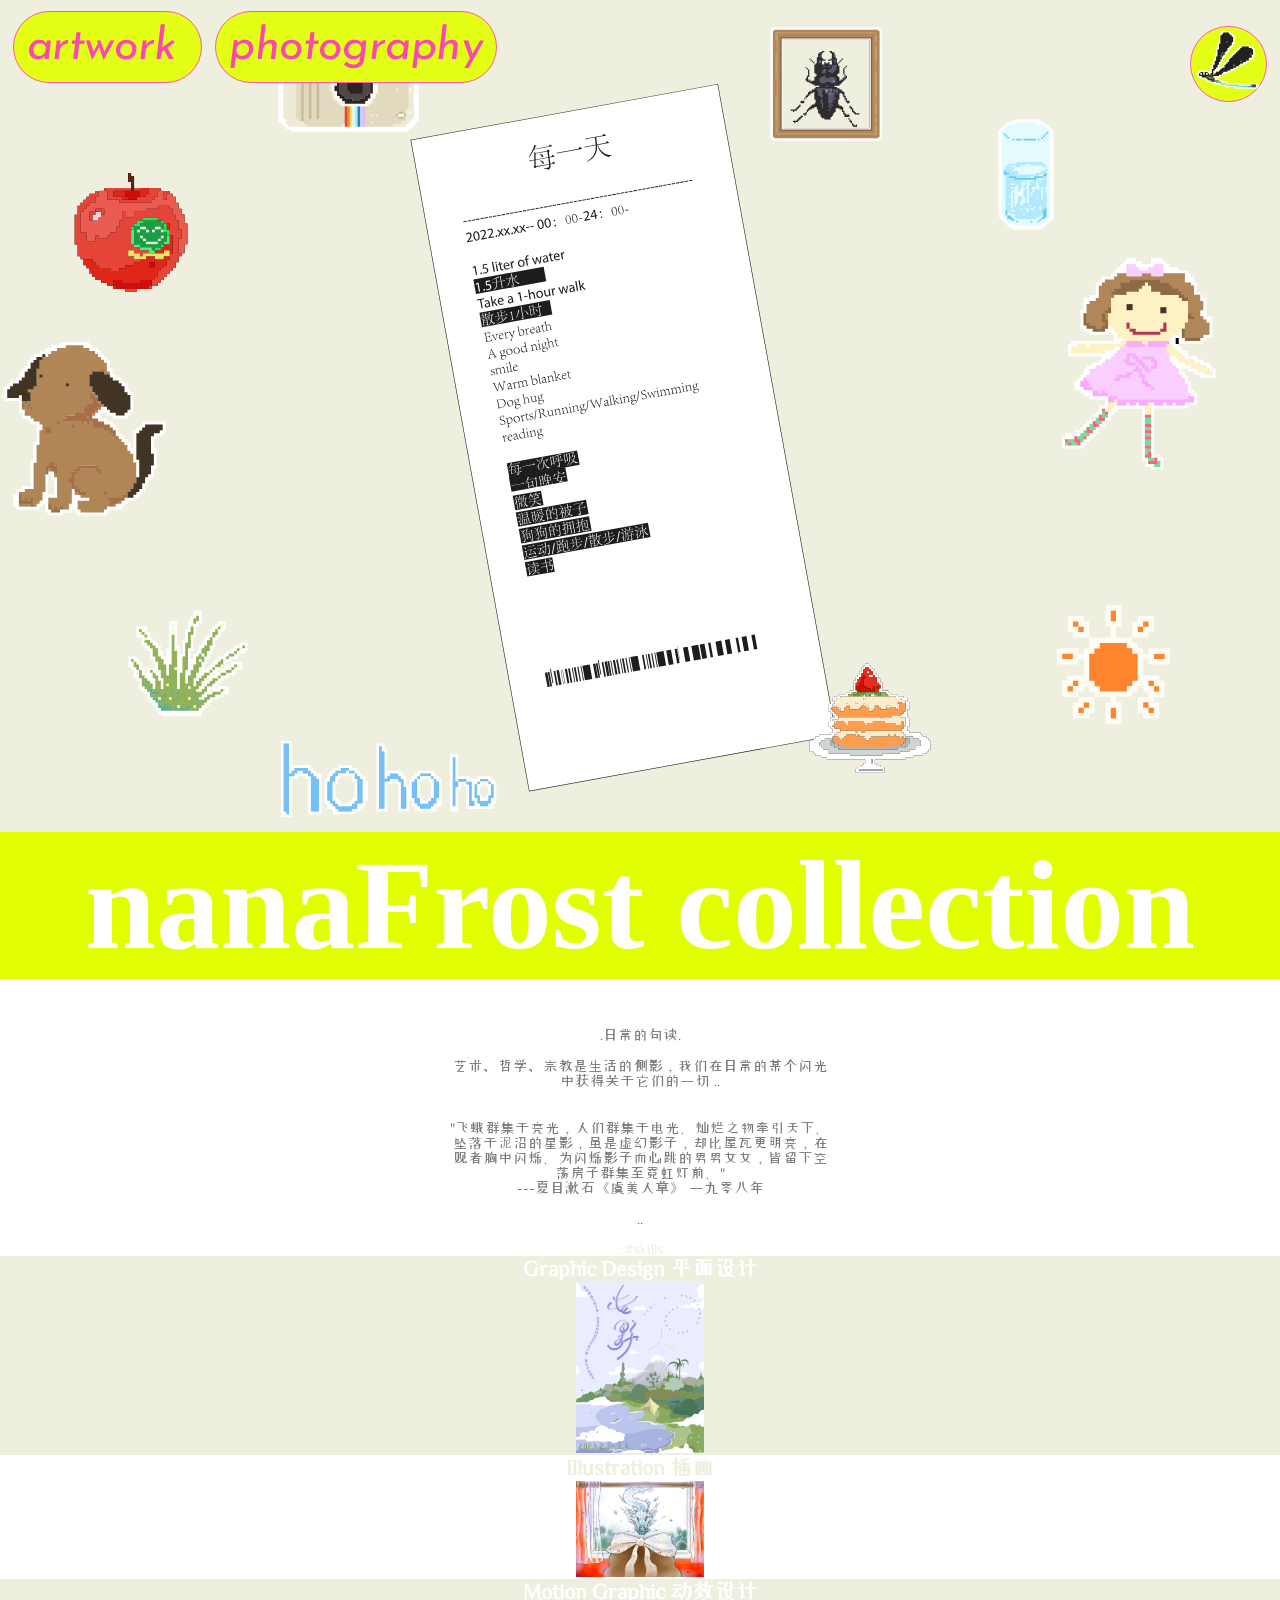
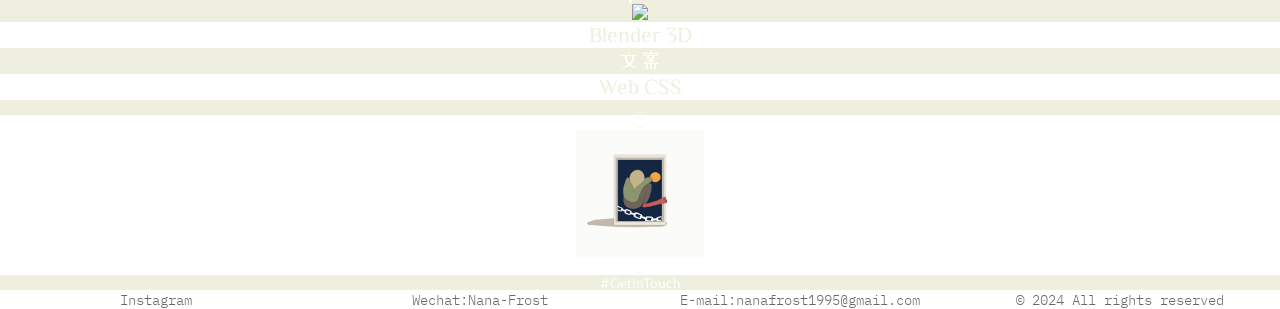
==== commit ff23cc78: "change file structure" ====
--- a/index.html
+++ b/index.html
@@ -5,8 +5,8 @@
     <meta charset="UTF-8">
     <meta name="viewport" content="width=device-width, initial-scale=1.0">
     <link rel="shortcut icon" href=".\favicon.ico" type="image/x-icon">
-    <link rel="stylesheet" type="text/css" href=".\style.css" />
-    <link rel="stylesheet" type="text/css" href=".\collection.css" />
+    <link rel="stylesheet" type="text/css" href=".\css\style.css" />
+    <link rel="stylesheet" type="text/css" href=".\css\collection.css" />
     <title>nanaFrost collection</title>
 </head>
 
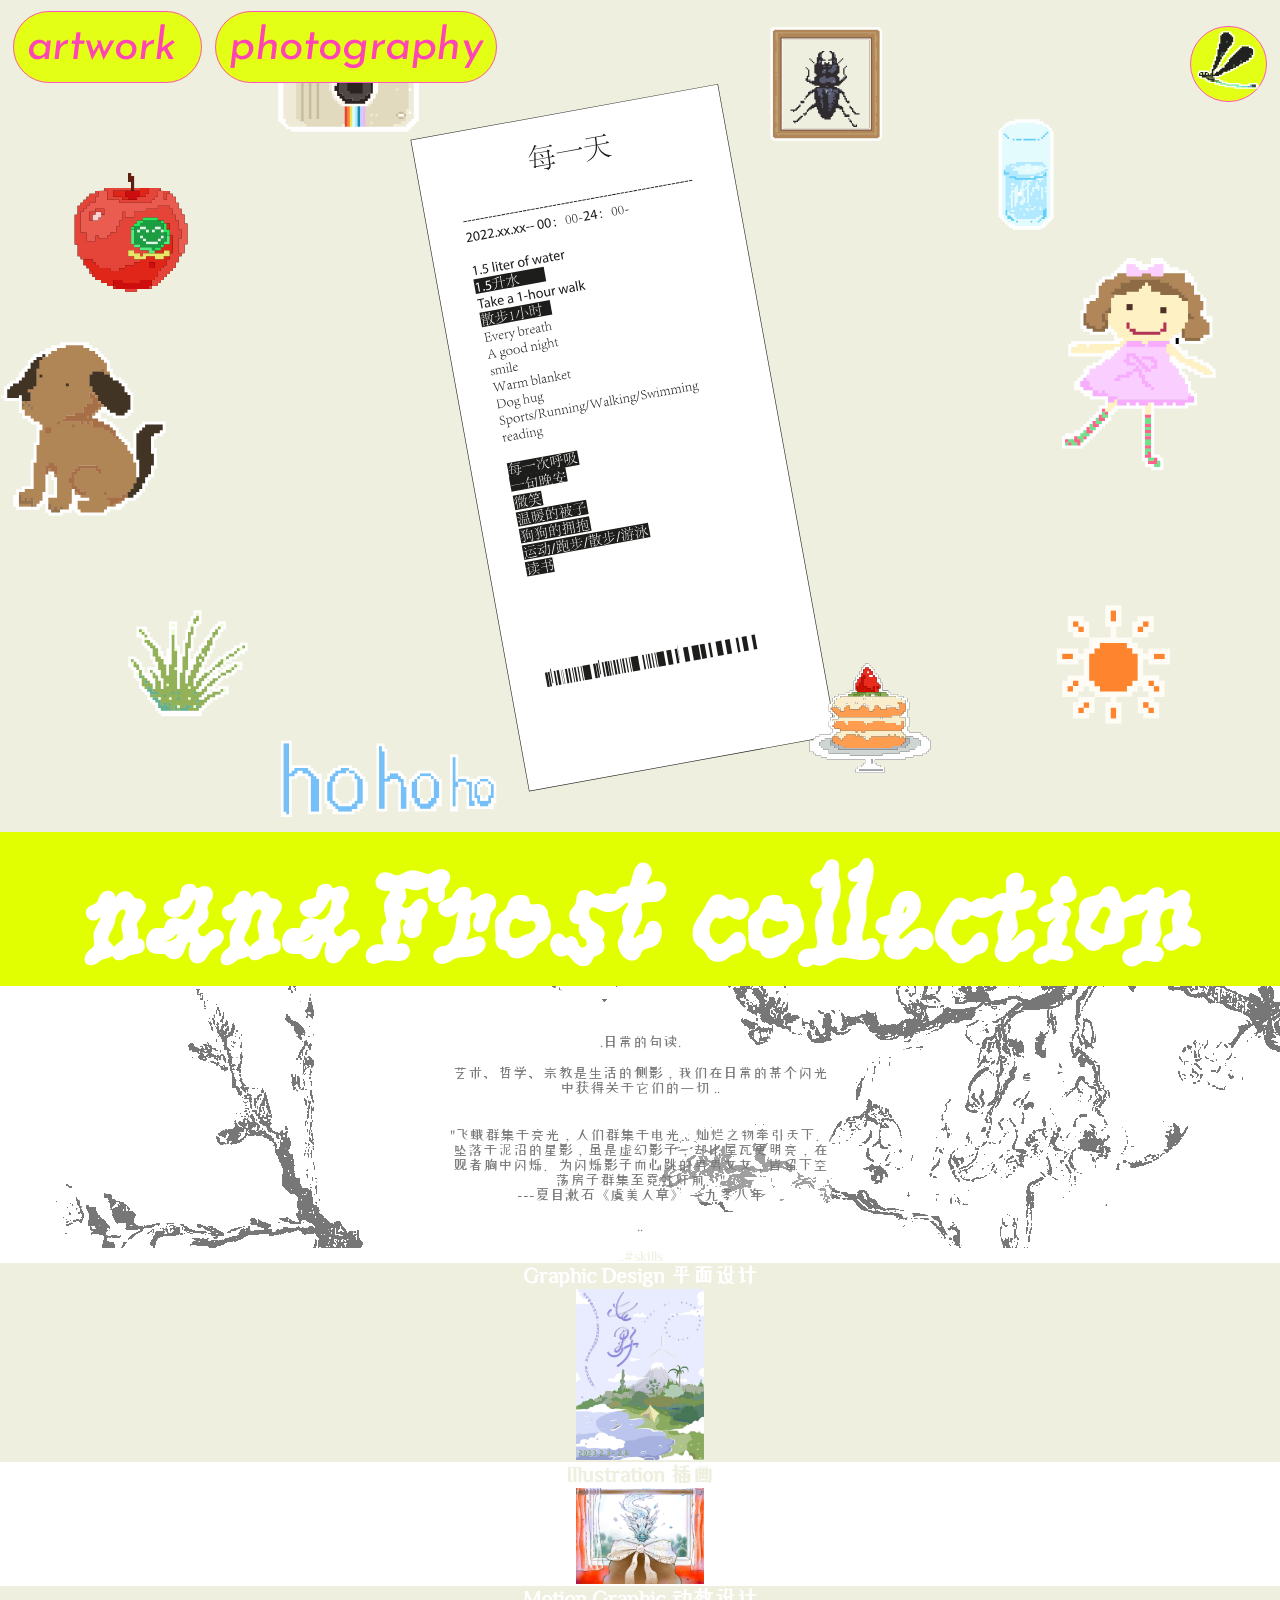
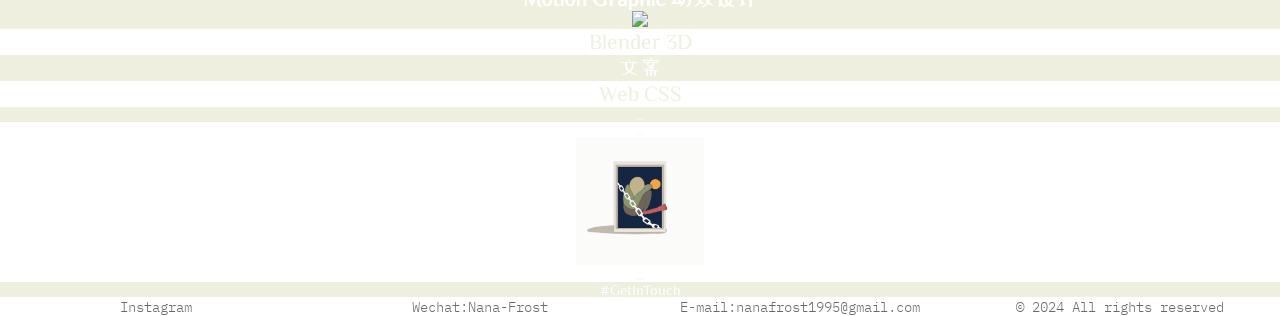
==== commit 2896177a: "image format" ====
--- a/index.html
+++ b/index.html
@@ -1431,11 +1431,11 @@
             <p class="white slogen">..#skills</p>
             <div class="grey slogen">
                 <h2>Graphic Design 平面设计</h2>
-                <img src=".\images\artwork04.png" width=10% />
+                <img src=".\images\artwork04.webp" width=10% />
             </div>
             <div class="white slogen">
                 <h2>Illustration 插画</h2>
-                <img src=".\images\artwork01.png" width=10% />
+                <img src=".\images\artwork01.webp" width=10% />
             </div>
             <div class="grey slogen">
                 <h2>Motion Graphic 动效设计</h2>
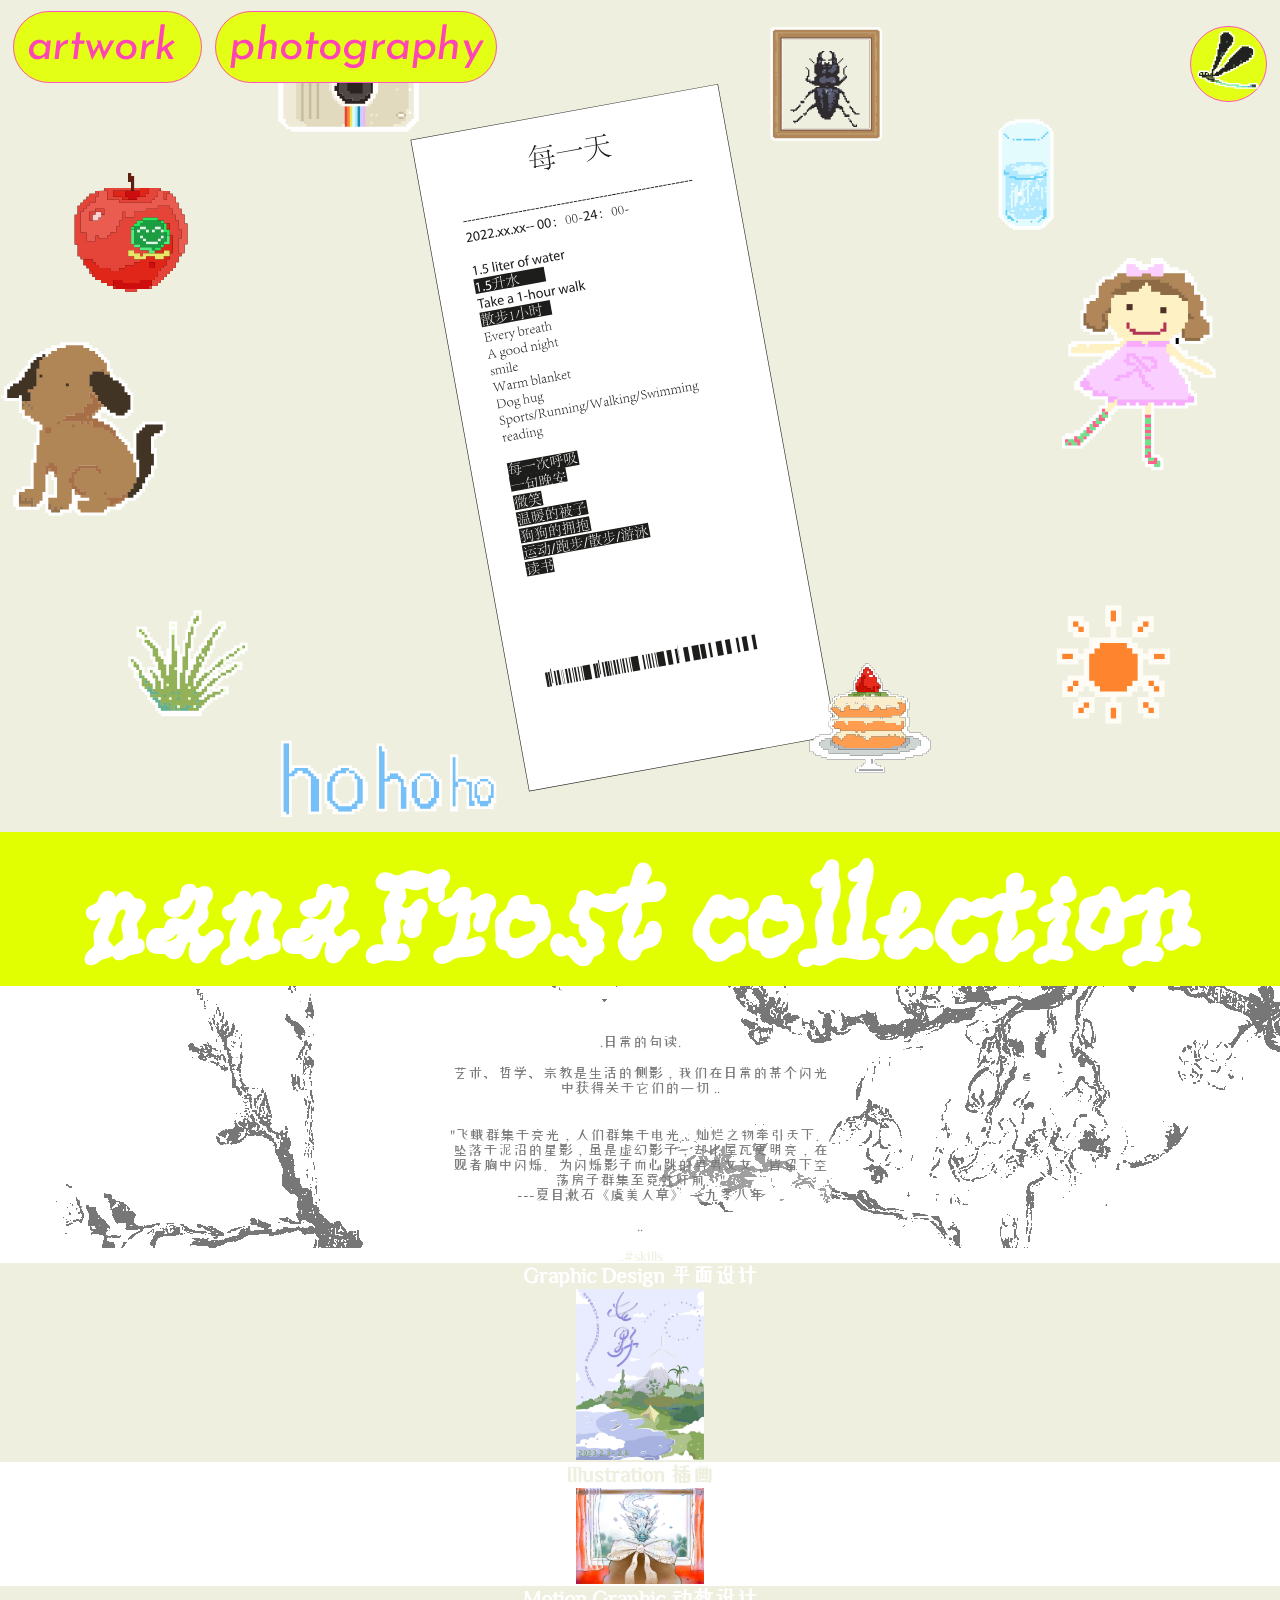
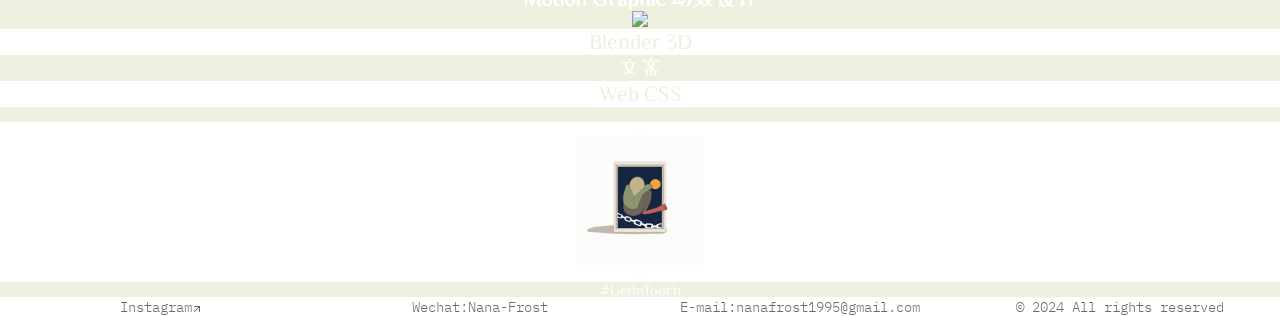
==== commit 6d6ea7b9: "smaller img" ====
--- a/index.html
+++ b/index.html
@@ -1439,7 +1439,7 @@
             </div>
             <div class="grey slogen">
                 <h2>Motion Graphic 动效设计</h2>
-                <img src=".\images\artwork02.gif" width=10% />
+                <img src=".\images\artwork02s.gif" width=10% />
             </div>
             <h2 class="white slogen">Blender 3D</h2>
             <h2 class="grey slogen">文案</h2>
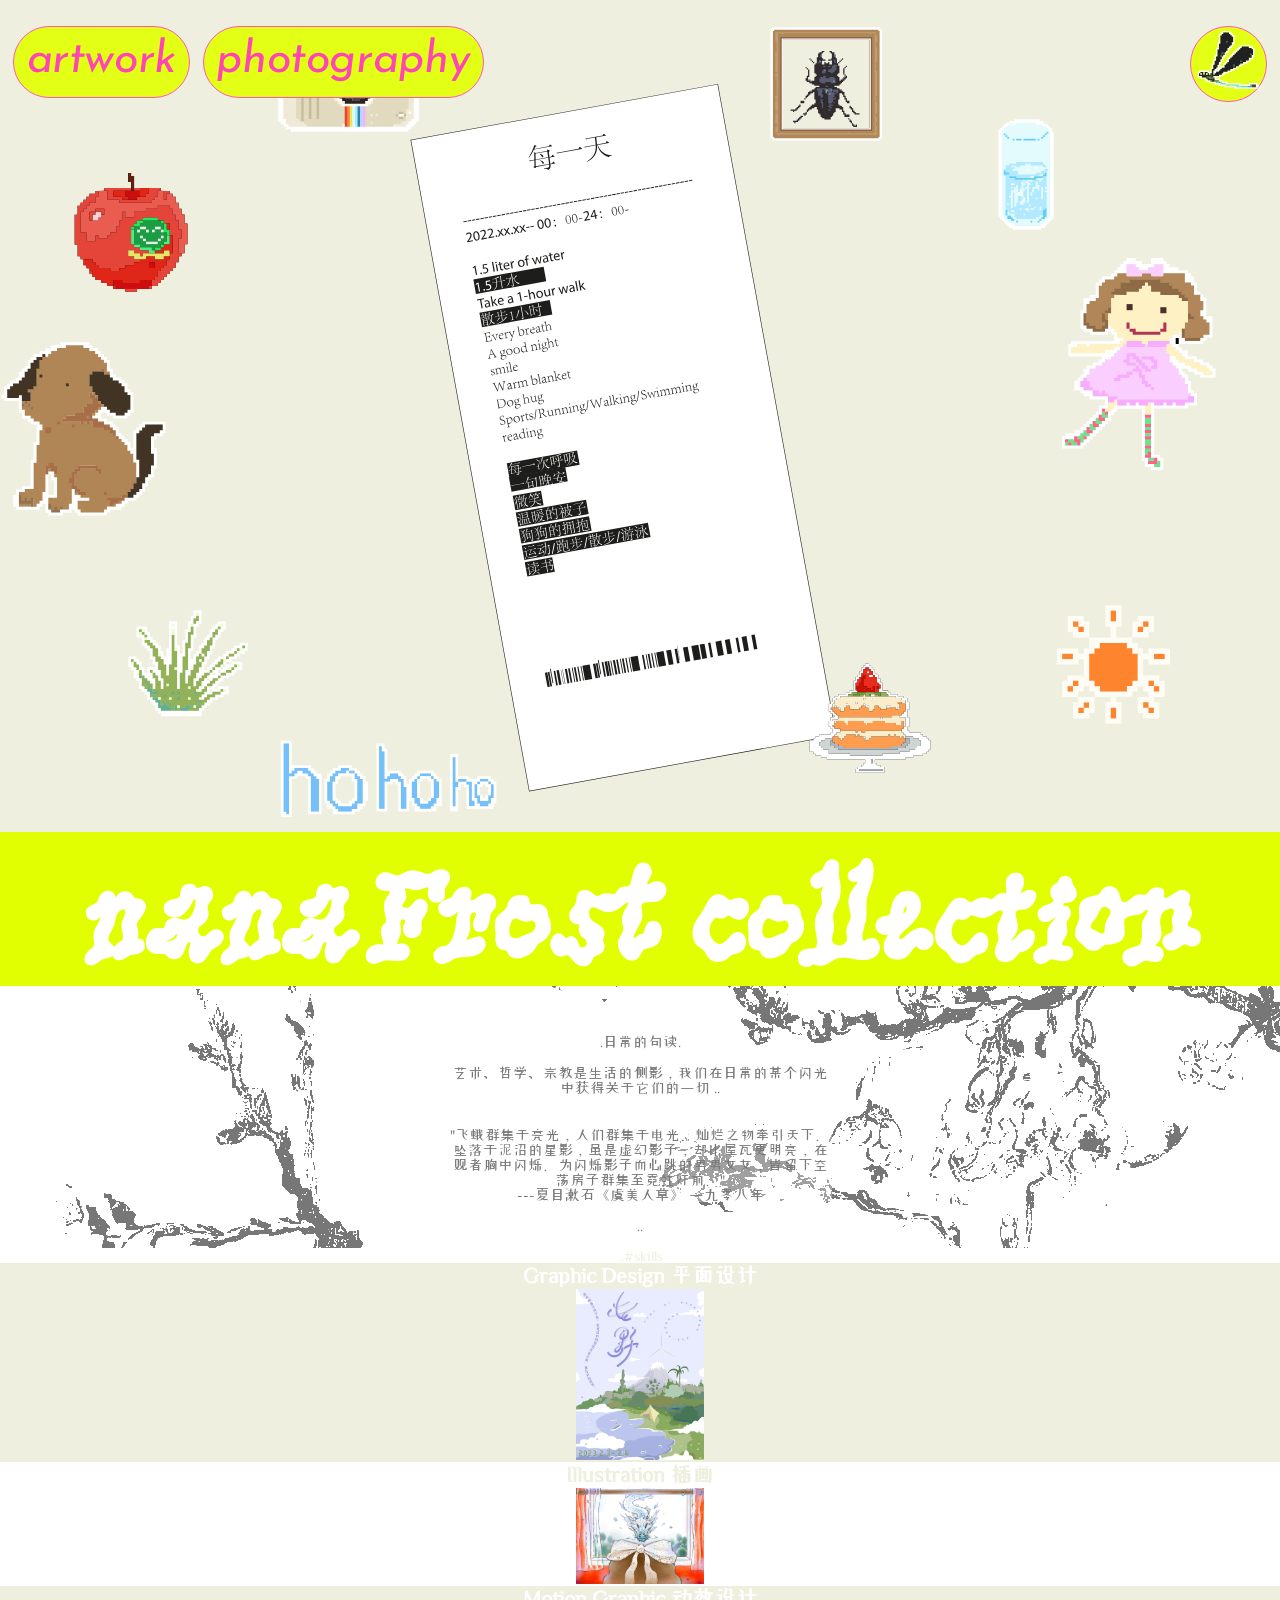
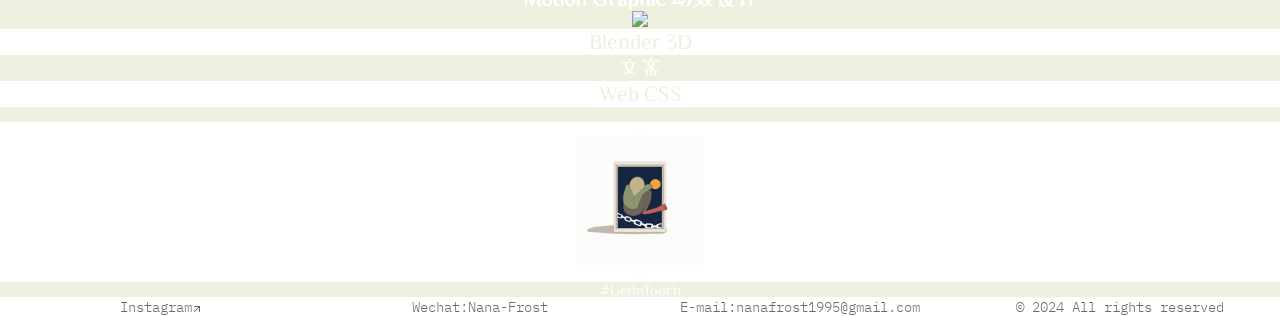
==== commit 2f895863: "css" ====
--- a/index.html
+++ b/index.html
@@ -13,16 +13,11 @@
 <body>
 
     <div class="PageHeader">
-
-        <div>
-            <a href=".\artwork.html" aria-label="artwork" class="navItems navText">artwork </a>
-            <a href=".\photography.html" aria-label="photography" class="navItems navText">photography</a>
-        </div>
-        <div>
-            <a href=".\index.html" aria-label="home" class="navItems navImg">
-                <img src=".\images\pixel-08.svg" width=100% alt="home" title="home"></image>
-            </a>
-        </div>
+        <a href=".\artwork.html" aria-label="artwork" class="navItems navText">artwork </a>
+        <a href=".\photography.html" aria-label="photography" class="navItems navText">photography</a>
+        <a href=".\index.html" aria-label="home" class="navItems navImg">
+            <img src=".\images\pixel-08.svg" width=100% alt="home" title="home"></image>
+        </a>
     </div>
 
 
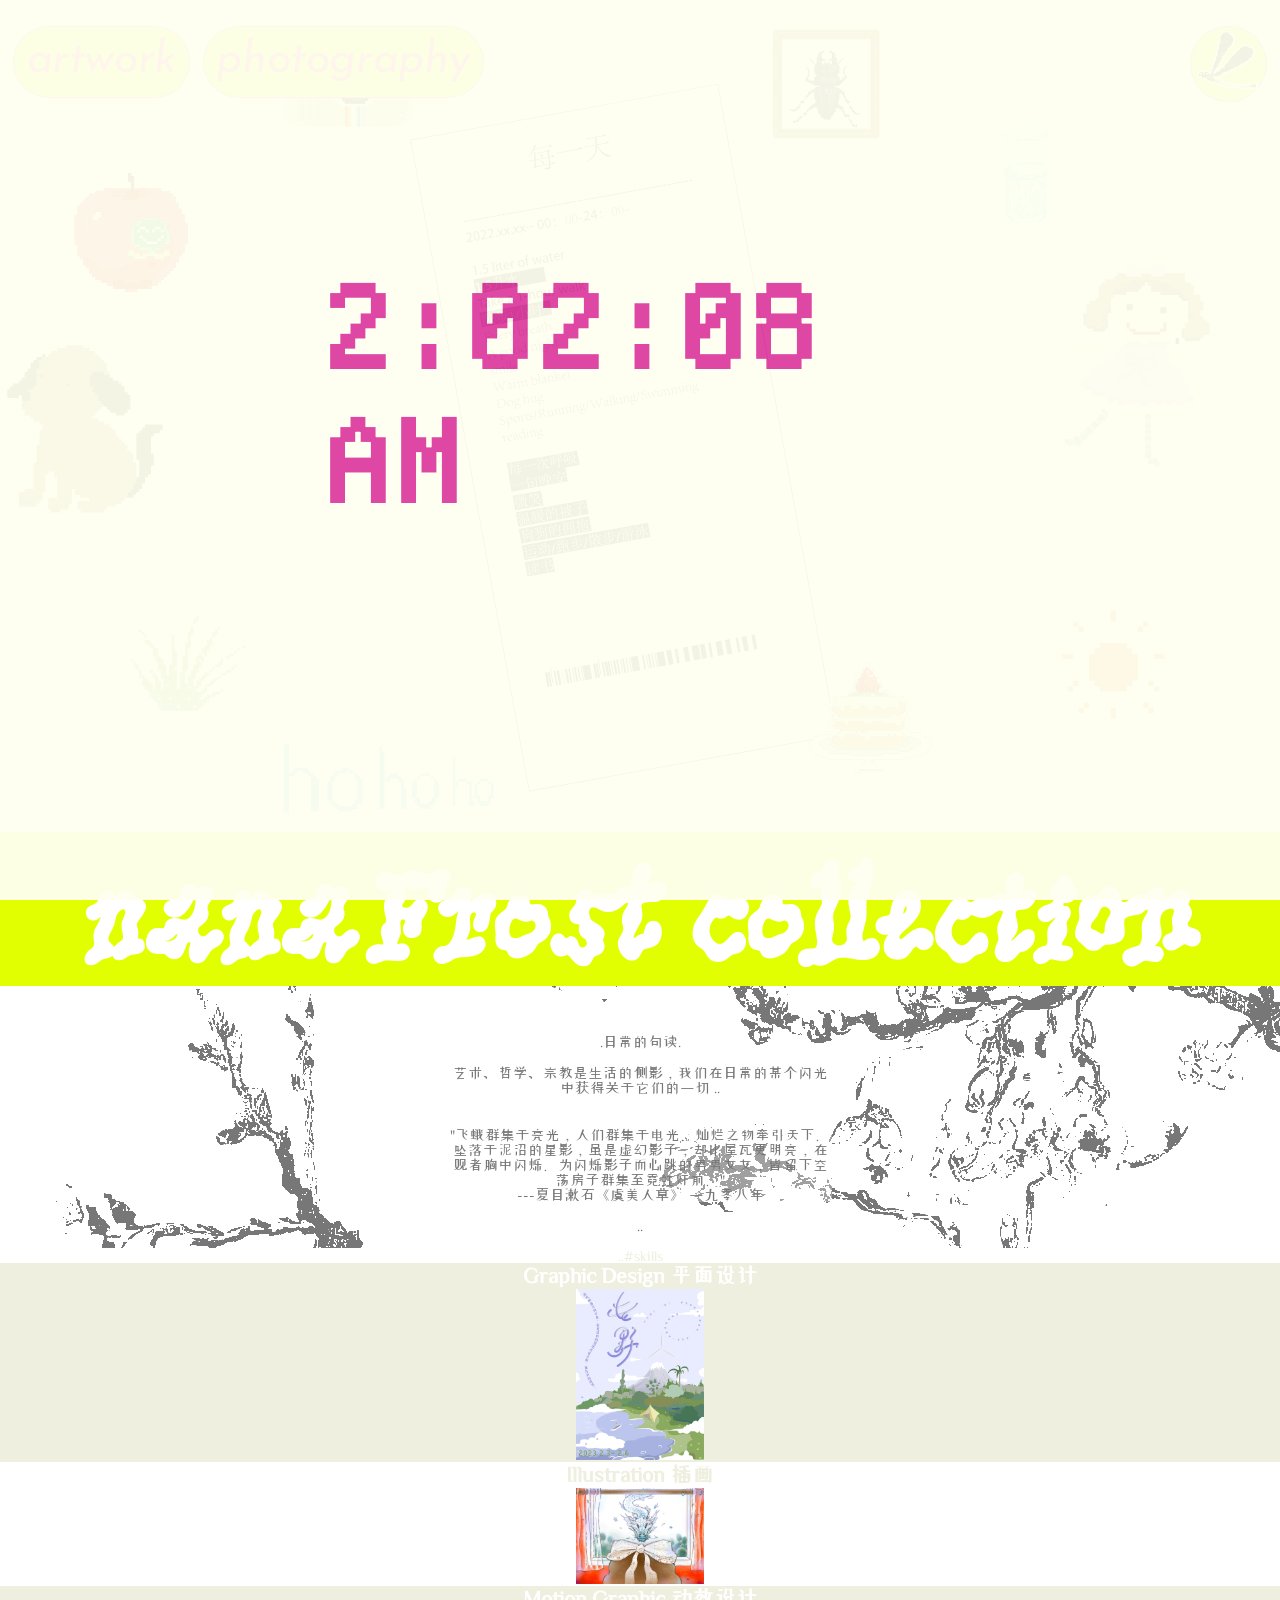
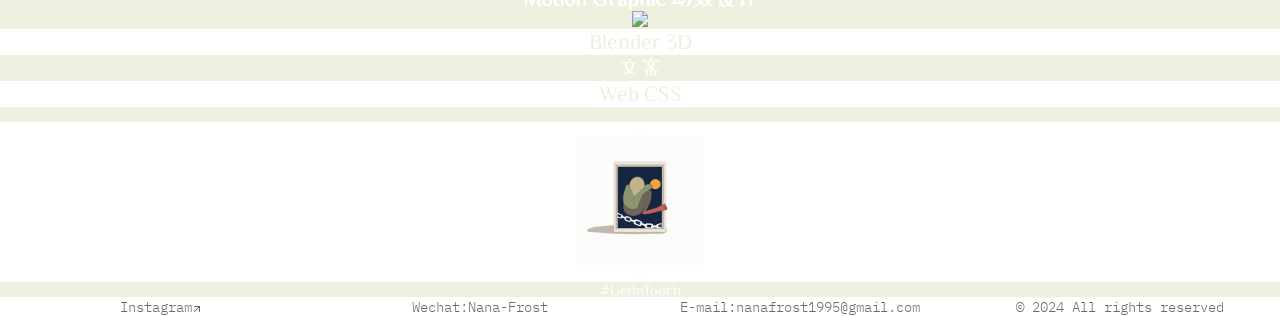
==== commit 62a3cdc4: "add timer" ====
--- a/index.html
+++ b/index.html
@@ -11,6 +11,10 @@
 </head>
 
 <body>
+
+    <div class="mask">
+        <h2 class="timer">100%</h2>
+    </div>
 
     <div class="PageHeader">
         <a href=".\artwork.html" aria-label="artwork" class="navItems navText">artwork </a>
@@ -1457,6 +1461,8 @@
             <p>E-mail:nanafrost1995@gmail.com</p>
             <p>© 2024 All rights reserved</p>
         </div>
+
+        <script src="script.js"></script>
 </body>
 
 </html>
